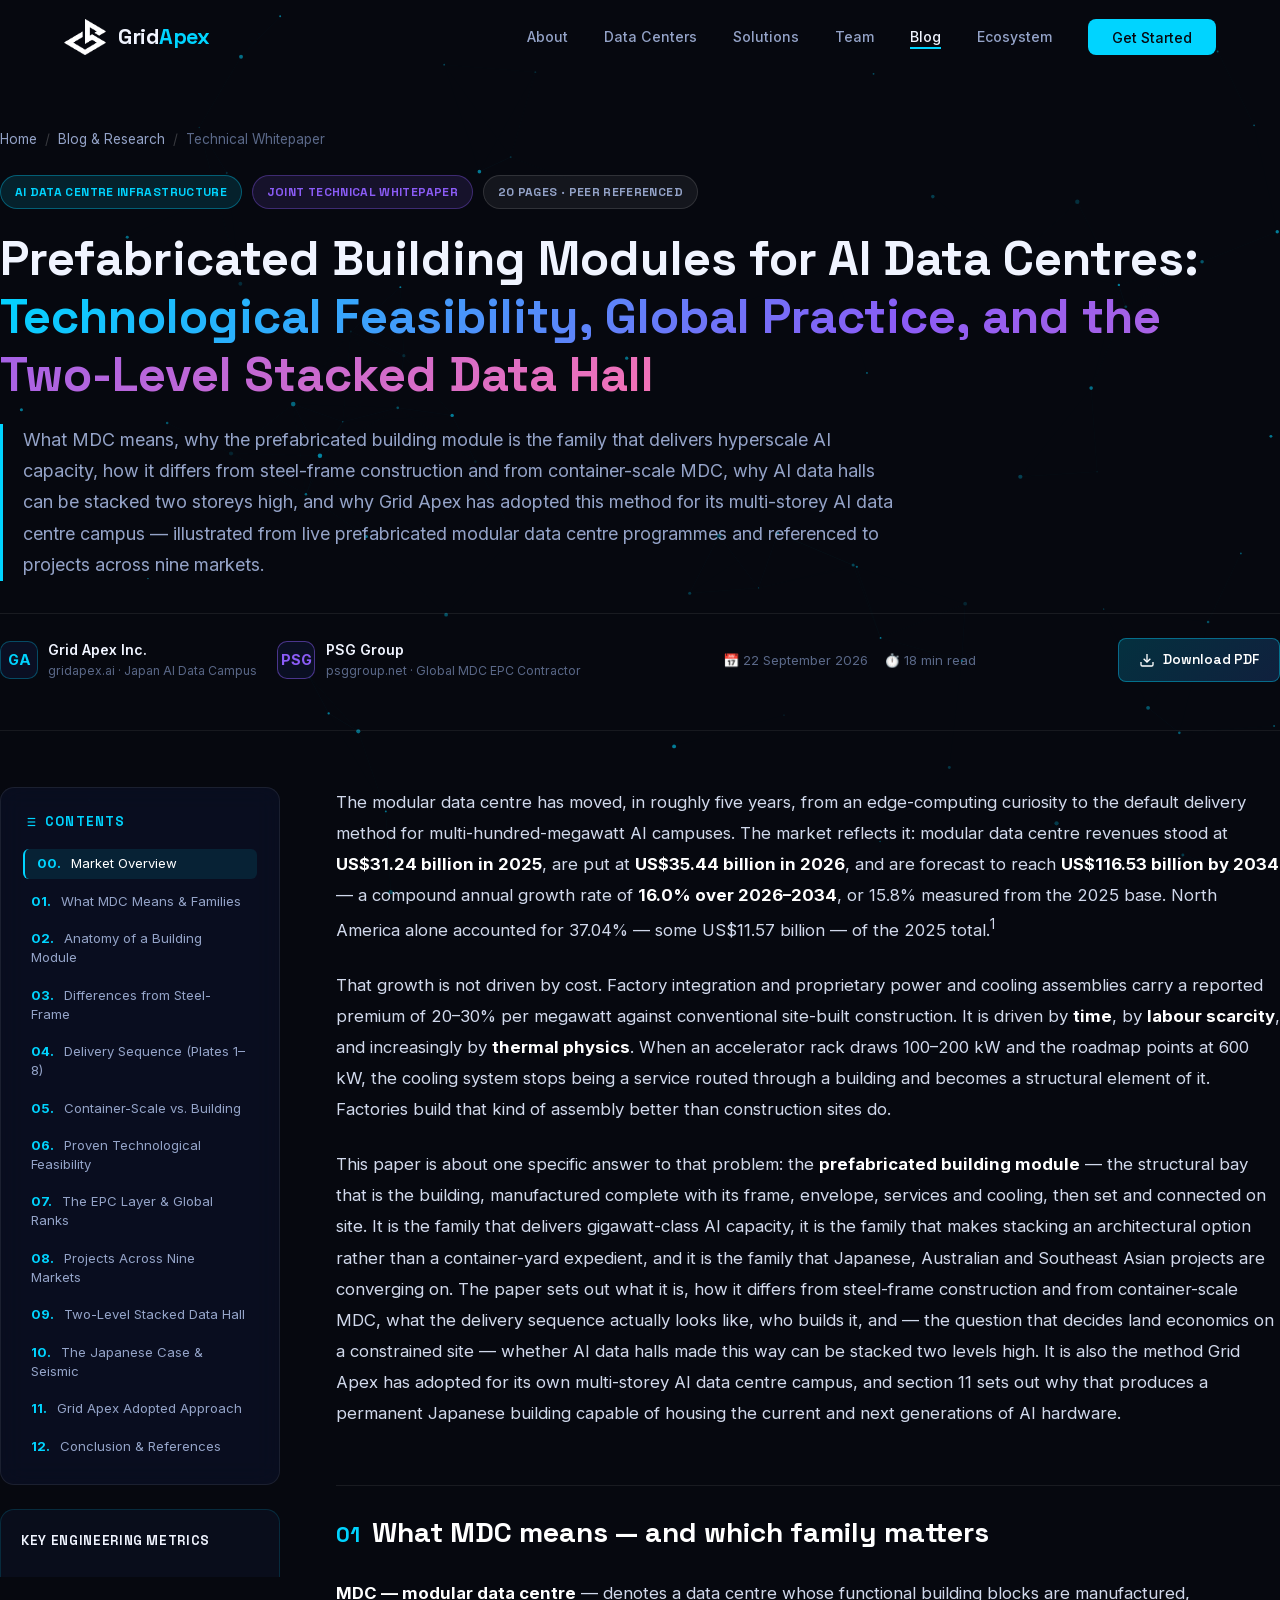
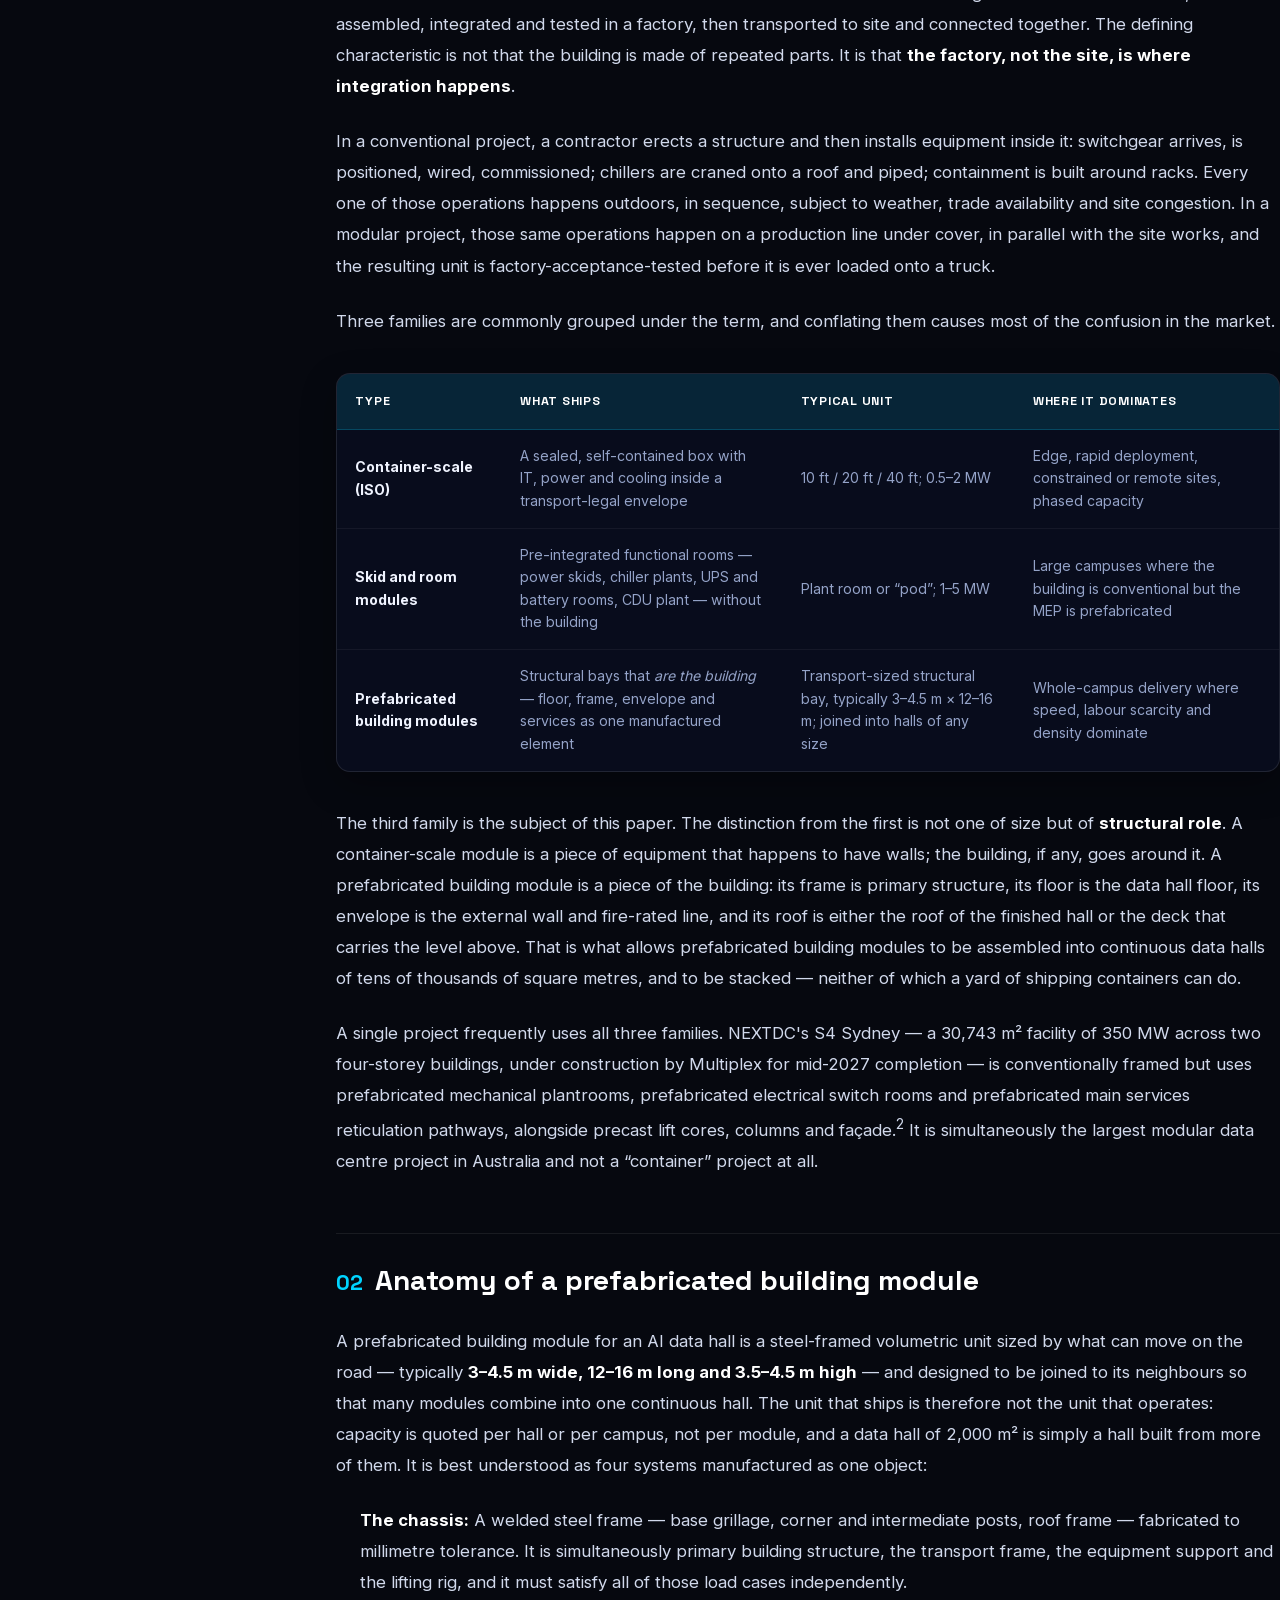
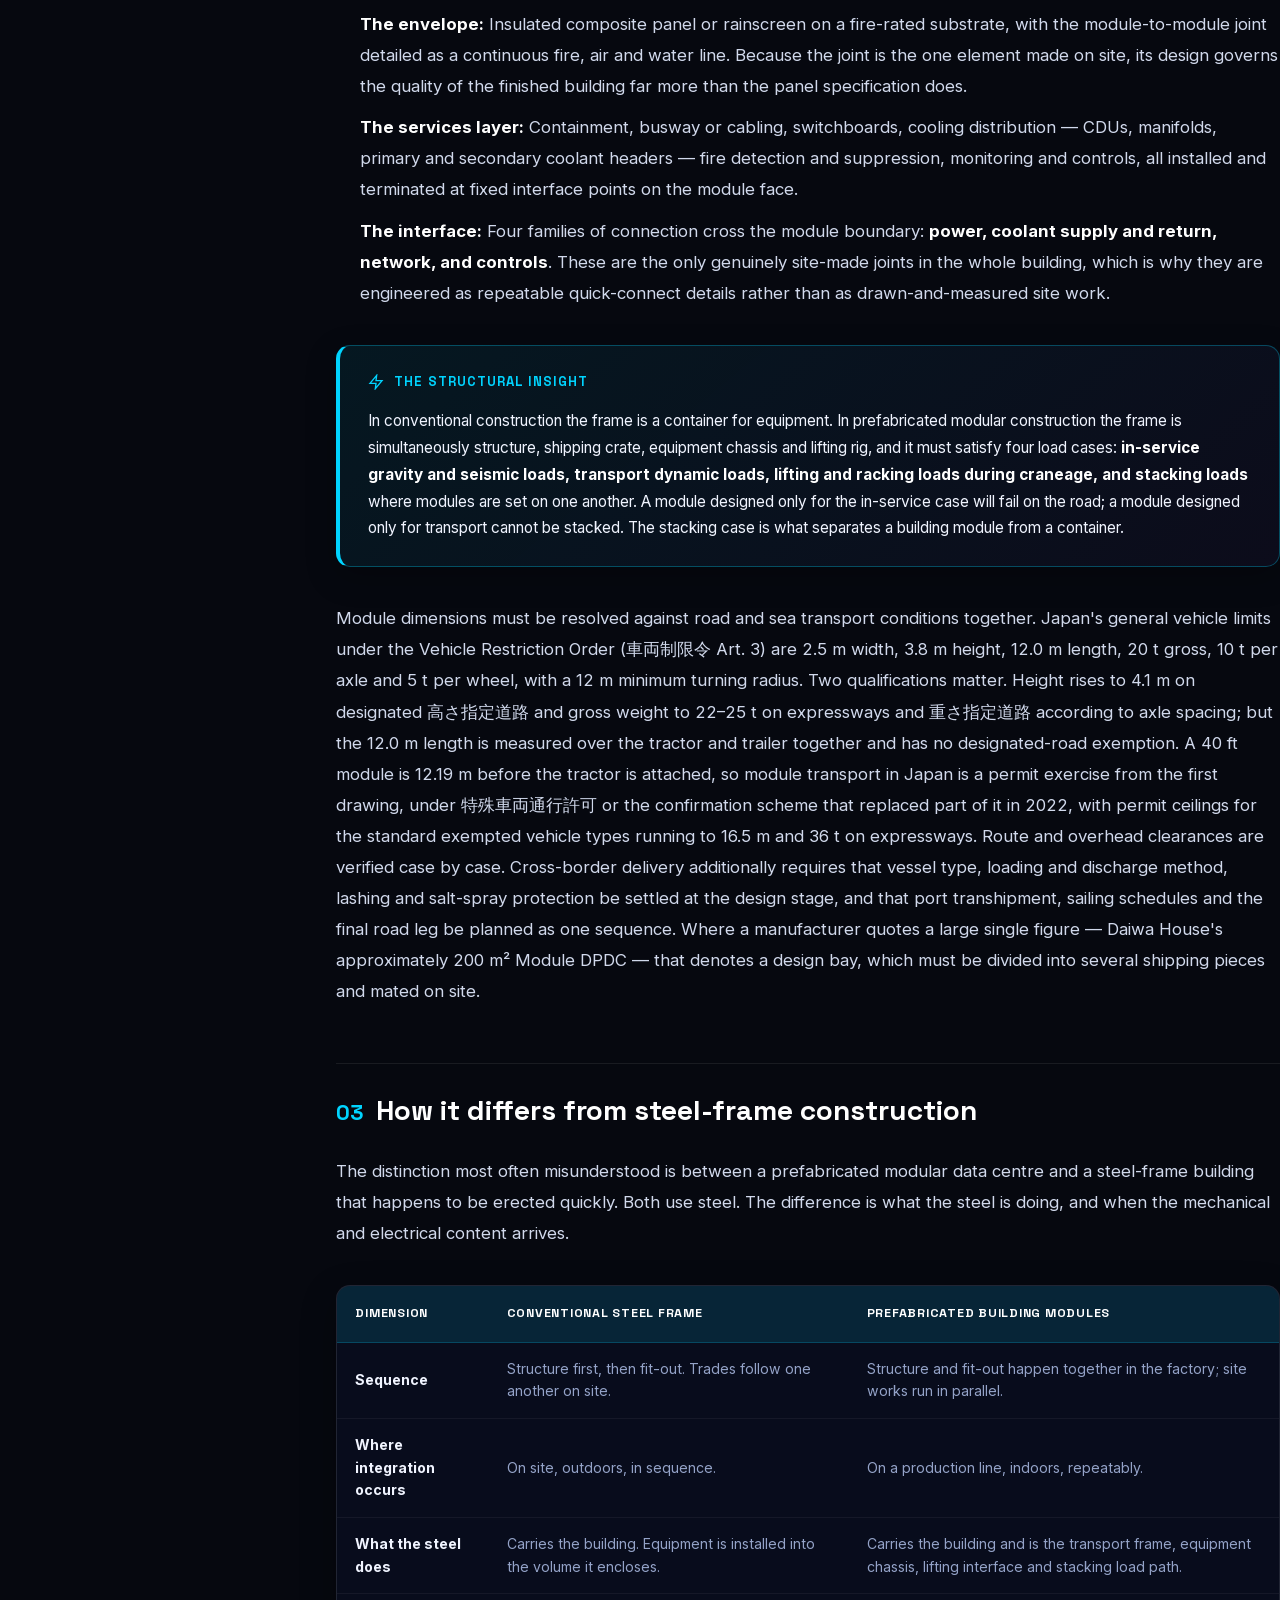
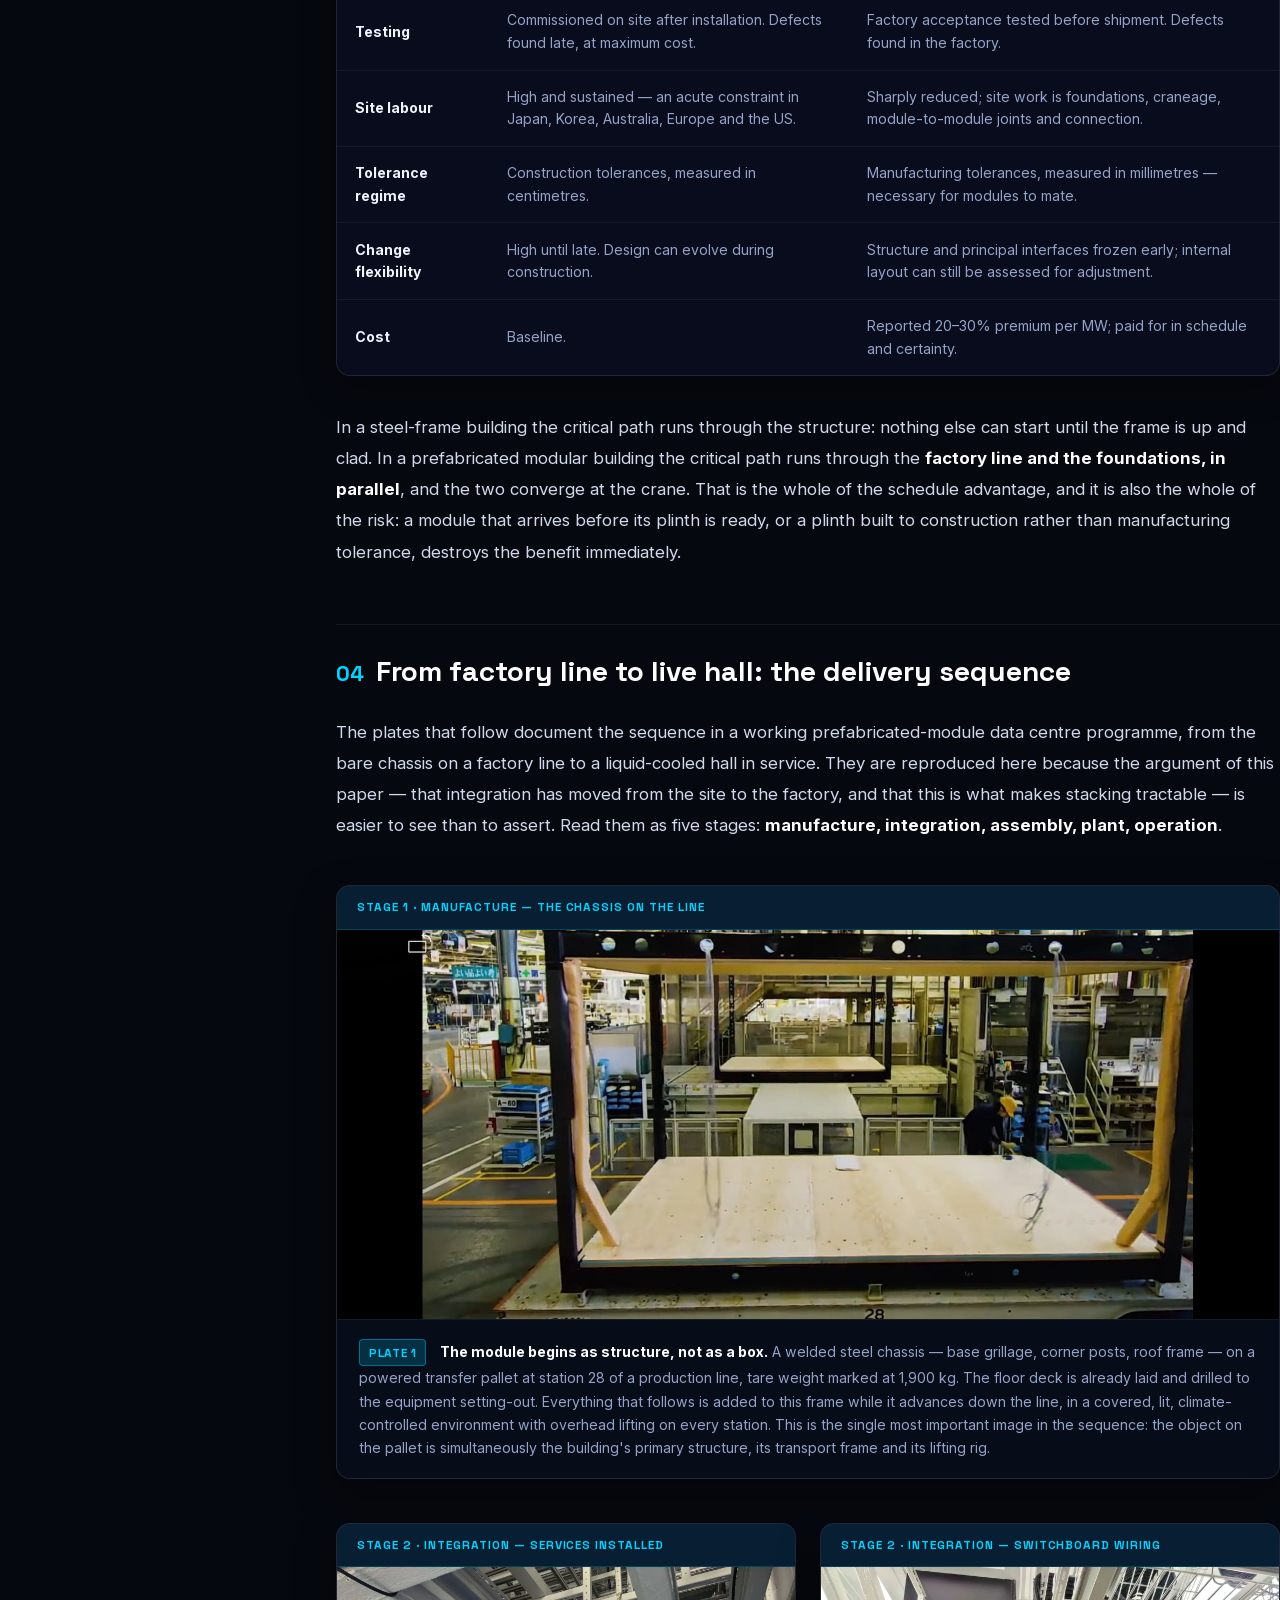
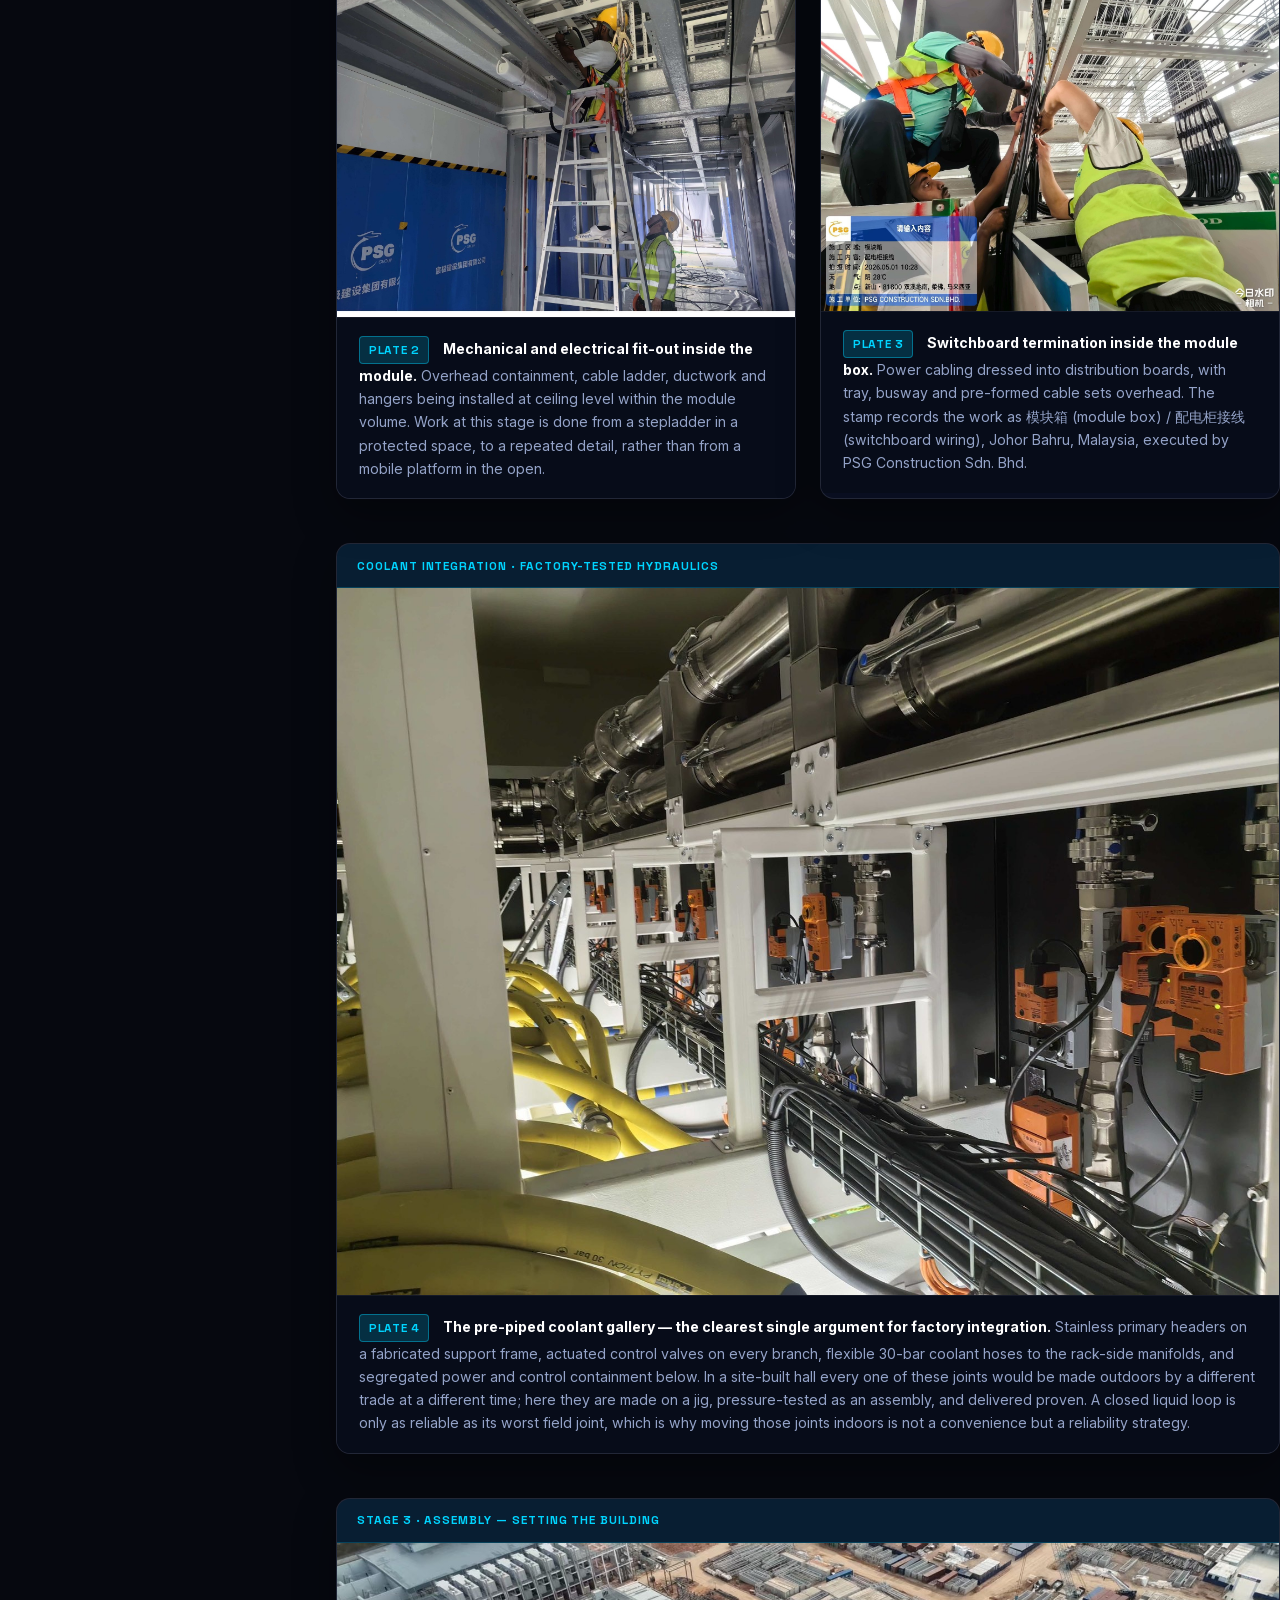
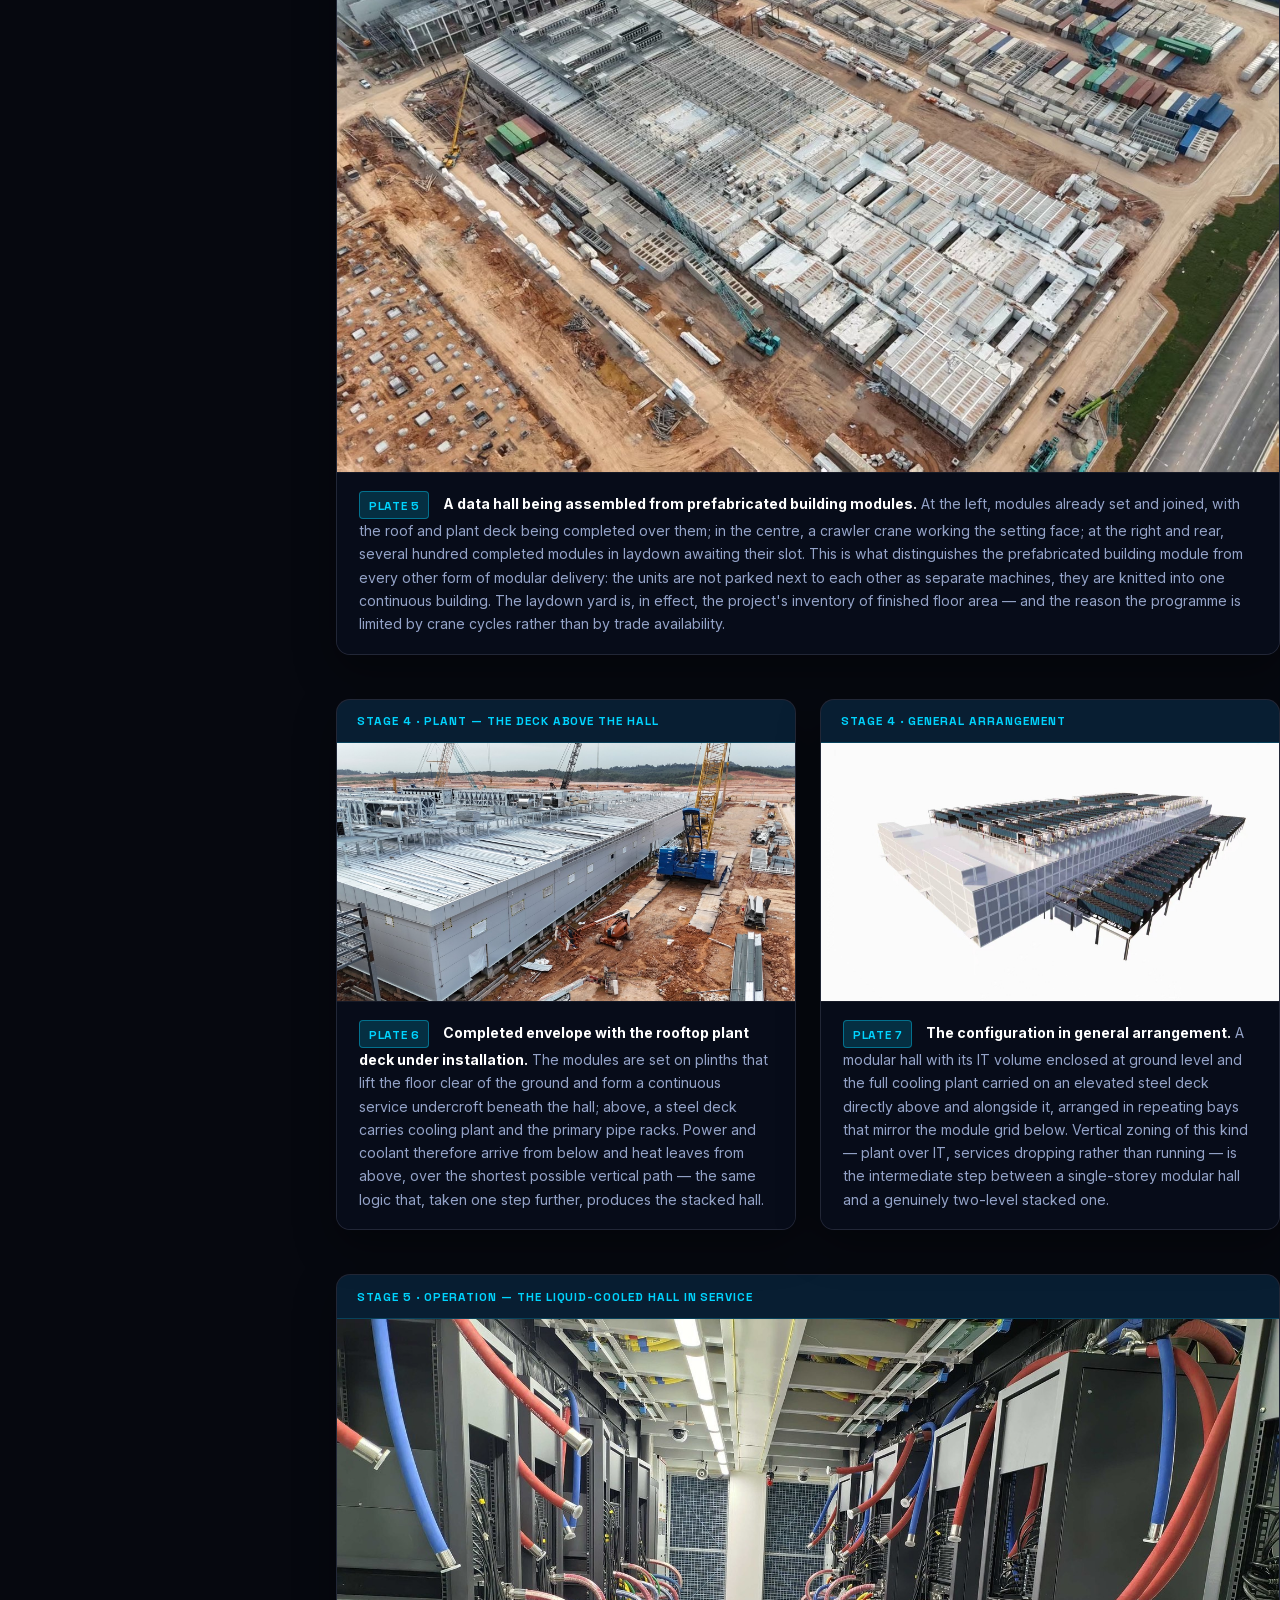
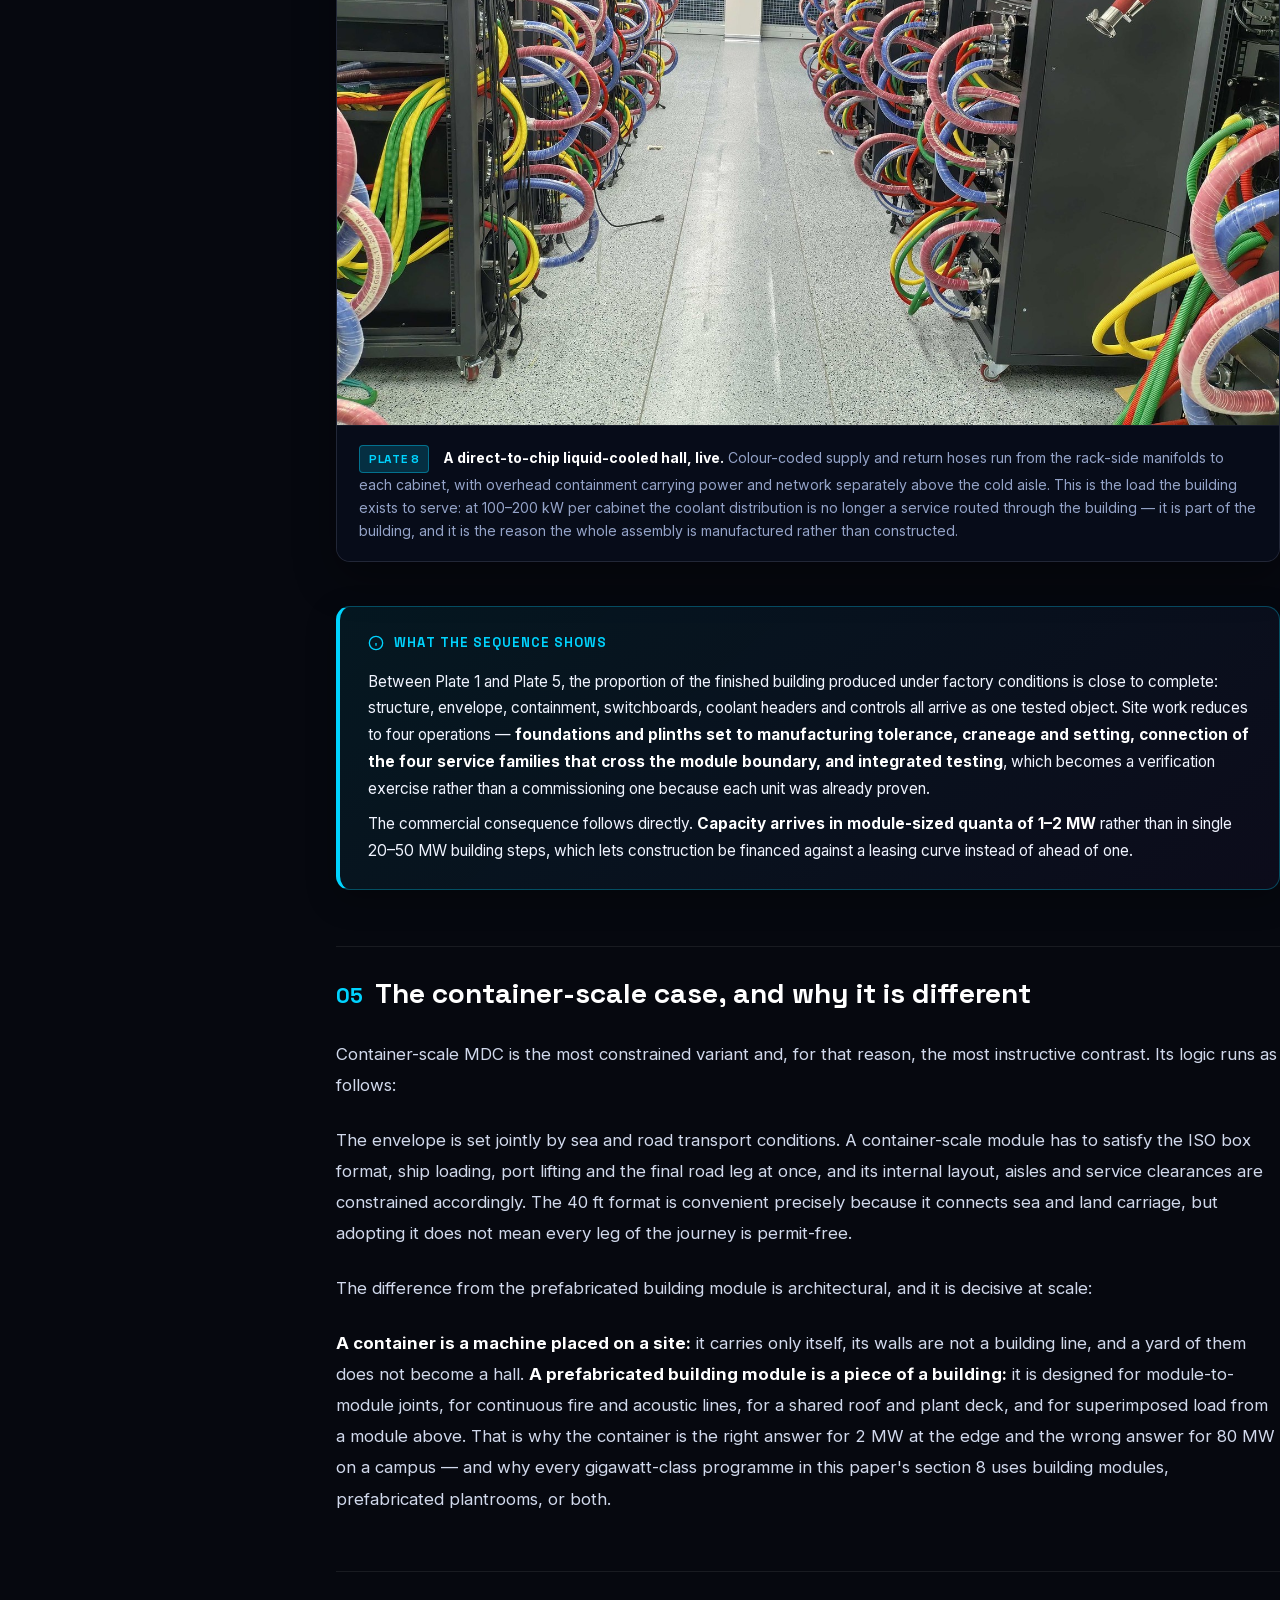
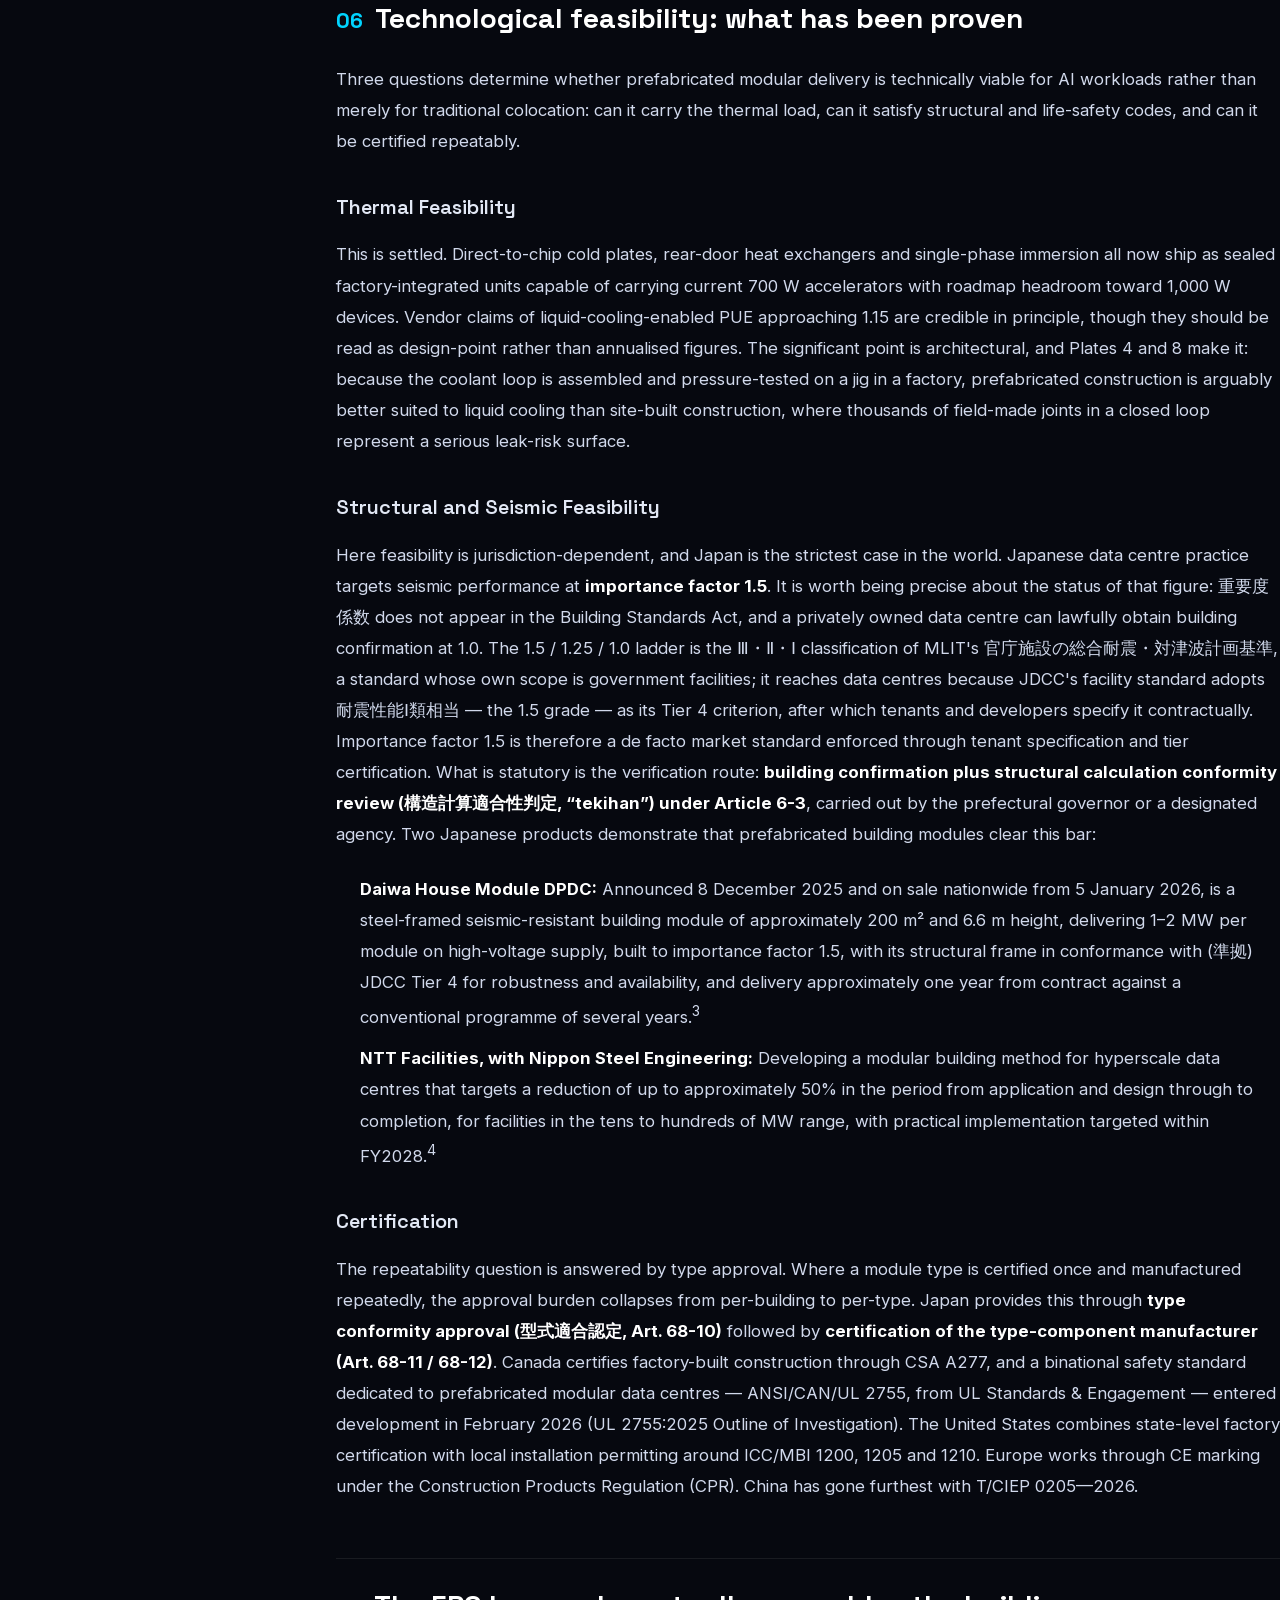
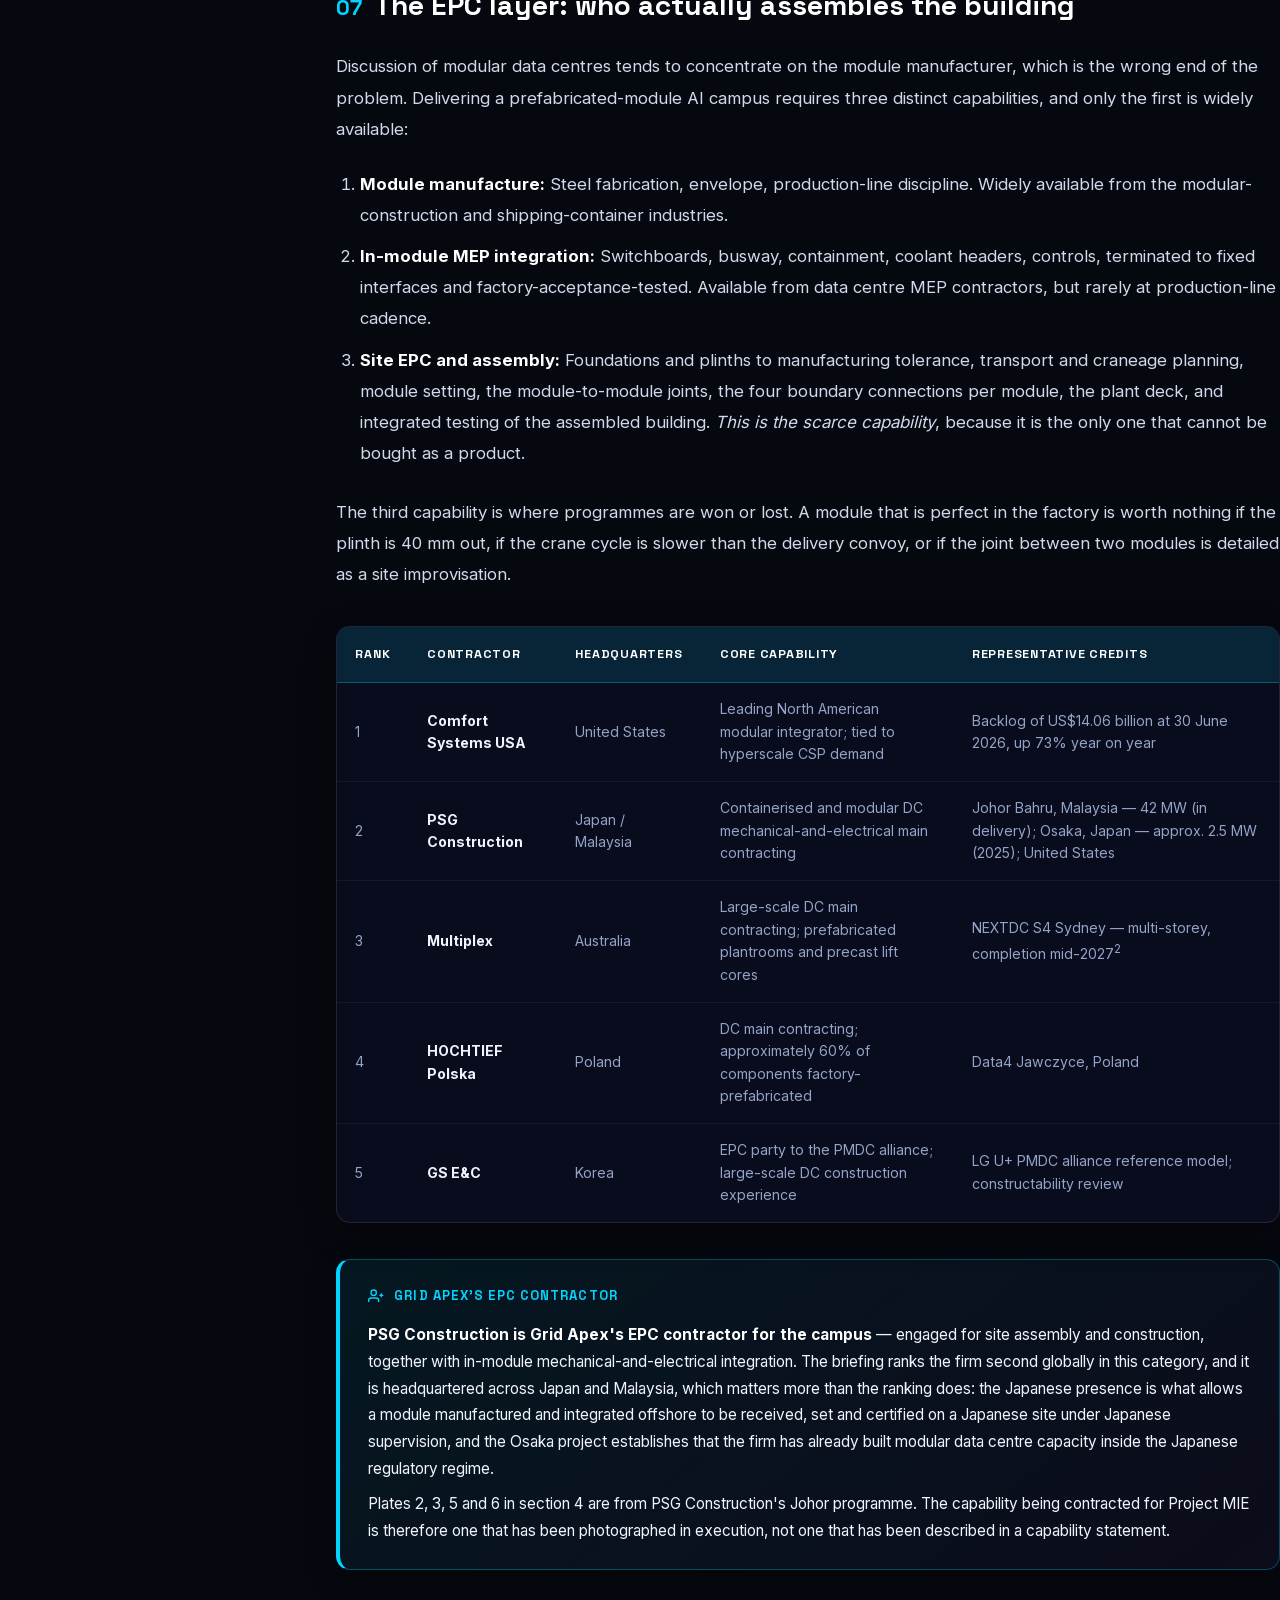
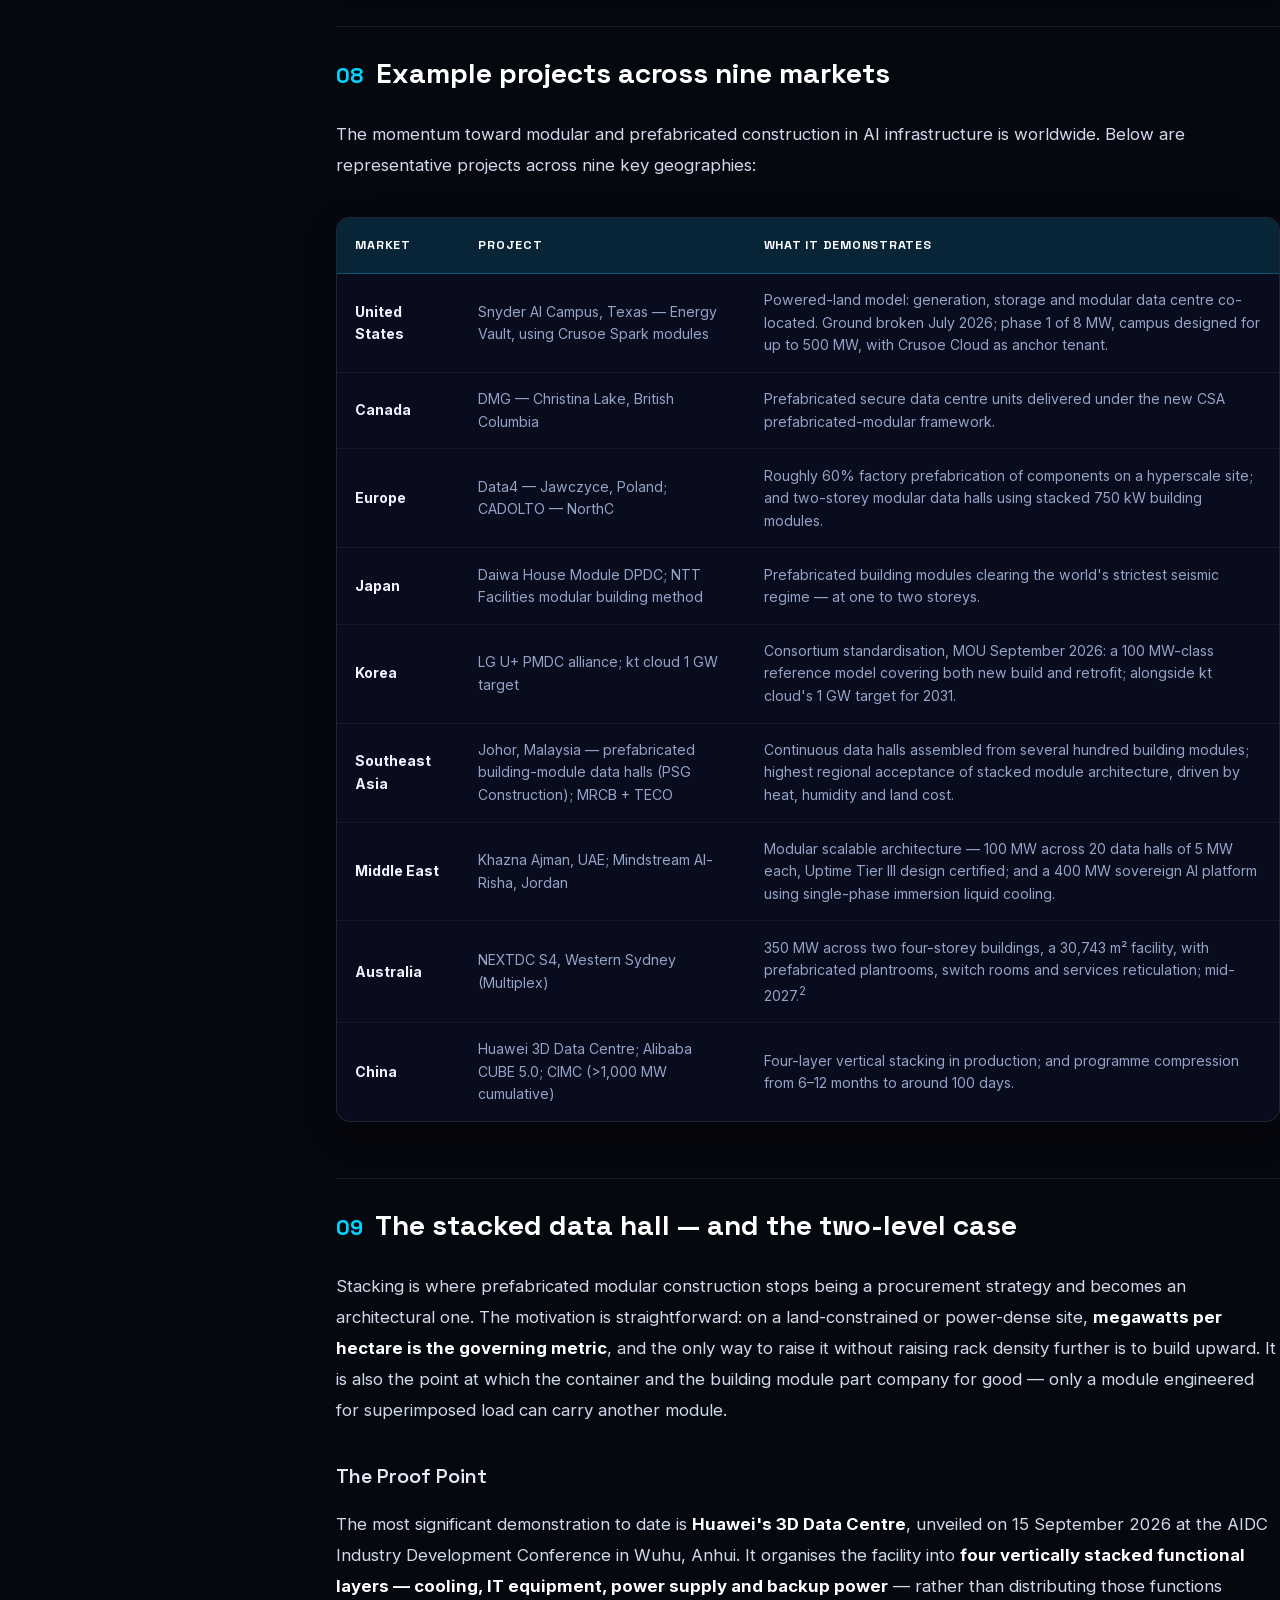
==== article-prefabricated-modules-ai-datacentres.html @ de6f8e60 "Add Blog page and prefabricated-modules whitepaper article - New blog.html and article page with com" ====
<!DOCTYPE html>
<html lang="en">
<head>
  <meta charset="UTF-8" />
  <meta name="viewport" content="width=device-width, initial-scale=1.0" />
  <title>Prefabricated Building Modules for AI Data Centres — Grid Apex Whitepaper</title>
  <meta name="description" content="Technical feasibility, global practice, and the two-level stacked data hall for AI data centres by Grid Apex and PSG Group. A definitive 20-page whitepaper." />
  <meta name="keywords" content="Prefabricated data centre, modular data center, AI data hall, liquid cooling, PSG Group, Grid Apex, Article 6-3 tekihan, seismic importance factor 1.5, stacked data hall" />
  <link rel="icon" href="assets/logo.png" type="image/png" />
  <link rel="stylesheet" href="styles.css?v=2.0" />
</head>
<body>

<!-- Reading Progress Bar -->
<div class="reading-progress-bar" id="readingProgress"></div>

<!-- Animated particle background -->
<canvas id="bg-canvas"></canvas>

<div class="page-wrapper">

  <!-- ====== NAVBAR ====== -->
  <nav class="navbar" id="navbar">
    <div class="container">
      <a href="index.html" class="nav-brand">
        <img src="assets/logo.png" alt="Grid Apex Logo" />
        <span class="nav-brand-text">Grid<span>Apex</span></span>
      </a>
      <ul class="nav-links" id="navLinks">
        <li><a href="index.html#about" data-i18n="nav.about">About</a></li>
        <li><a href="datacenters.html" data-i18n="nav.datacenters">Data Centers</a></li>
        <li><a href="solutions.html" data-i18n="nav.solutions">Solutions</a></li>
        <li><a href="team.html" data-i18n="nav.team">Team</a></li>
        <li><a href="blog.html" class="active" data-i18n="nav.blog">Blog</a></li>
        <li><a href="index.html#partners" data-i18n="nav.ecosystem">Ecosystem</a></li>
        <li><a href="index.html#contact" class="nav-cta" data-i18n="nav.cta">Get Started</a></li>
      </ul>
      <button class="burger" id="burger" aria-label="Toggle navigation">
        <span></span><span></span><span></span>
      </button>
    </div>
  </nav>

  <!-- ====== ARTICLE HERO ====== -->
  <header class="article-hero">
    <div class="container">
      <div class="article-breadcrumbs">
        <a href="index.html">Home</a>
        <span class="sep">/</span>
        <a href="blog.html">Blog & Research</a>
        <span class="sep">/</span>
        <span>Technical Whitepaper</span>
      </div>

      <div class="article-badges-row">
        <span class="article-badge cyan">AI Data Centre Infrastructure</span>
        <span class="article-badge purple">Joint Technical Whitepaper</span>
        <span class="article-badge" style="background:rgba(255,255,255,0.06);border:1px solid rgba(255,255,255,0.12);color:var(--text-secondary);">20 Pages · Peer Referenced</span>
      </div>

      <h1 class="article-title-main">
        Prefabricated Building Modules for AI Data Centres: <span class="gradient-text">Technological Feasibility, Global Practice, and the Two-Level Stacked Data Hall</span>
      </h1>

      <p class="article-abstract">
        What MDC means, why the prefabricated building module is the family that delivers hyperscale AI capacity, how it differs from steel-frame construction and from container-scale MDC, why AI data halls can be stacked two storeys high, and why Grid Apex has adopted this method for its multi-storey AI data centre campus — illustrated from live prefabricated modular data centre programmes and referenced to projects across nine markets.
      </p>

      <div class="article-meta-bar">
        <div class="article-authors-block">
          <div class="article-author-pill">
            <div class="avatar">GA</div>
            <div class="meta-text">
              <h5>Grid Apex Inc.</h5>
              <p>gridapex.ai · Japan AI Data Campus</p>
            </div>
          </div>
          <div class="article-author-pill">
            <div class="avatar" style="border-color:rgba(139,92,246,0.5);color:var(--accent-purple);">PSG</div>
            <div class="meta-text">
              <h5>PSG Group</h5>
              <p>psggroup.net · Global MDC EPC Contractor</p>
            </div>
          </div>
        </div>

        <div class="article-meta-tags">
          <span>📅 22 September 2026</span>
          <span>⏱️ 18 min read</span>
        </div>

        <div class="article-actions">
          <a href="assets/docs/GridApex_Prefab-Module-AIDC-Paper.pdf" target="_blank" download class="btn-doc-download">
            <svg width="16" height="16" viewBox="0 0 24 24" fill="none" stroke="currentColor" stroke-width="2"><path d="M21 15v4a2 2 0 0 1-2 2H5a2 2 0 0 1-2-2v-4"/><polyline points="7 10 12 15 17 10"/><line x1="12" y1="15" x2="12" y2="3"/></svg>
            Download PDF
          </a>
        </div>
      </div>
    </div>
  </header>

  <!-- ====== MAIN CONTENT & SIDEBAR ====== -->
  <main class="container">
    <div class="article-layout">
      
      <!-- STICKY SIDEBAR -->
      <aside class="article-sidebar">
        
        <div class="toc-card">
          <div class="toc-title">
            <svg width="14" height="14" viewBox="0 0 24 24" fill="none" stroke="currentColor" stroke-width="2"><line x1="8" y1="6" x2="21" y2="6"/><line x1="8" y1="12" x2="21" y2="12"/><line x1="8" y1="18" x2="21" y2="18"/><line x1="3" y1="6" x2="3.01" y2="6"/><line x1="3" y1="12" x2="3.01" y2="12"/><line x1="3" y1="18" x2="3.01" y2="18"/></svg>
            Contents
          </div>
          <ul class="toc-list" id="tocList">
            <li><a href="#sec-intro" class="toc-link"><span class="num">00.</span> Market Overview</a></li>
            <li><a href="#sec-1" class="toc-link"><span class="num">01.</span> What MDC Means & Families</a></li>
            <li><a href="#sec-2" class="toc-link"><span class="num">02.</span> Anatomy of a Building Module</a></li>
            <li><a href="#sec-3" class="toc-link"><span class="num">03.</span> Differences from Steel-Frame</a></li>
            <li><a href="#sec-4" class="toc-link"><span class="num">04.</span> Delivery Sequence (Plates 1–8)</a></li>
            <li><a href="#sec-5" class="toc-link"><span class="num">05.</span> Container-Scale vs. Building</a></li>
            <li><a href="#sec-6" class="toc-link"><span class="num">06.</span> Proven Technological Feasibility</a></li>
            <li><a href="#sec-7" class="toc-link"><span class="num">07.</span> The EPC Layer & Global Ranks</a></li>
            <li><a href="#sec-8" class="toc-link"><span class="num">08.</span> Projects Across Nine Markets</a></li>
            <li><a href="#sec-9" class="toc-link"><span class="num">09.</span> Two-Level Stacked Data Hall</a></li>
            <li><a href="#sec-10" class="toc-link"><span class="num">10.</span> The Japanese Case & Seismic</a></li>
            <li><a href="#sec-11" class="toc-link"><span class="num">11.</span> Grid Apex Adopted Approach</a></li>
            <li><a href="#sec-12" class="toc-link"><span class="num">12.</span> Conclusion & References</a></li>
          </ul>
        </div>

        <div class="sidebar-summary-card">
          <h4>Key Engineering Metrics</h4>
          <div class="spec-metric">
            <span class="label">Rack Density:</span>
            <span class="val">100–200 kW (600 kW ready)</span>
          </div>
          <div class="spec-metric">
            <span class="label">Cooling PUE:</span>
            <span class="val">~1.15 Direct-to-Chip</span>
          </div>
          <div class="spec-metric">
            <span class="label">Seismic Grade:</span>
            <span class="val">Factor 1.5 (JDCC Tier 4)</span>
          </div>
          <div class="spec-metric">
            <span class="label">Structural Steel:</span>
            <span class="val">JIS SN400B / SN490B</span>
          </div>
          <div class="spec-metric">
            <span class="label">Stacking:</span>
            <span class="val">2-Level Vertical Zoning</span>
          </div>
          <div class="spec-metric">
            <span class="label">Delivery Speed:</span>
            <span class="val">~12 Months vs 36+ Months</span>
          </div>
        </div>

        <div class="sidebar-summary-card" style="background:rgba(0,212,255,0.04);border-color:rgba(0,212,255,0.25);">
          <h4 style="color:var(--accent-cyan);">Whitepaper PDF</h4>
          <p style="font-size:0.8rem;color:var(--text-secondary);margin-bottom:0.75rem;">Download the official 20-page document with complete footnotes, technical diagrams, and project credits.</p>
          <a href="assets/docs/GridApex_Prefab-Module-AIDC-Paper.pdf" target="_blank" download class="btn-read-now" style="font-size:0.82rem;">
            Download Rev2-EN (PDF) &rarr;
          </a>
        </div>

      </aside>

      <!-- ARTICLE MAIN BODY -->
      <article class="article-content">
        
        <!-- SECTION: INTRO -->
        <section id="sec-intro">
          <p>
            The modular data centre has moved, in roughly five years, from an edge-computing curiosity to the default delivery method for multi-hundred-megawatt AI campuses. The market reflects it: modular data centre revenues stood at <strong>US$31.24 billion in 2025</strong>, are put at <strong>US$35.44 billion in 2026</strong>, and are forecast to reach <strong>US$116.53 billion by 2034</strong> — a compound annual growth rate of <strong>16.0% over 2026–2034</strong>, or 15.8% measured from the 2025 base. North America alone accounted for 37.04% — some US$11.57 billion — of the 2025 total.<sup>1</sup>
          </p>
          <p>
            That growth is not driven by cost. Factory integration and proprietary power and cooling assemblies carry a reported premium of 20–30% per megawatt against conventional site-built construction. It is driven by <strong>time</strong>, by <strong>labour scarcity</strong>, and increasingly by <strong>thermal physics</strong>. When an accelerator rack draws 100–200 kW and the roadmap points at 600 kW, the cooling system stops being a service routed through a building and becomes a structural element of it. Factories build that kind of assembly better than construction sites do.
          </p>
          <p>
            This paper is about one specific answer to that problem: the <strong>prefabricated building module</strong> — the structural bay that is the building, manufactured complete with its frame, envelope, services and cooling, then set and connected on site. It is the family that delivers gigawatt-class AI capacity, it is the family that makes stacking an architectural option rather than a container-yard expedient, and it is the family that Japanese, Australian and Southeast Asian projects are converging on. The paper sets out what it is, how it differs from steel-frame construction and from container-scale MDC, what the delivery sequence actually looks like, who builds it, and — the question that decides land economics on a constrained site — whether AI data halls made this way can be stacked two levels high. It is also the method Grid Apex has adopted for its own multi-storey AI data centre campus, and section 11 sets out why that produces a permanent Japanese building capable of housing the current and next generations of AI hardware.
          </p>
        </section>

        <!-- SECTION 1 -->
        <section id="sec-1">
          <h2><span class="section-num">01</span> What MDC means — and which family matters</h2>
          <p>
            <strong>MDC — modular data centre</strong> — denotes a data centre whose functional building blocks are manufactured, assembled, integrated and tested in a factory, then transported to site and connected together. The defining characteristic is not that the building is made of repeated parts. It is that <strong>the factory, not the site, is where integration happens</strong>.
          </p>
          <p>
            In a conventional project, a contractor erects a structure and then installs equipment inside it: switchgear arrives, is positioned, wired, commissioned; chillers are craned onto a roof and piped; containment is built around racks. Every one of those operations happens outdoors, in sequence, subject to weather, trade availability and site congestion. In a modular project, those same operations happen on a production line under cover, in parallel with the site works, and the resulting unit is factory-acceptance-tested before it is ever loaded onto a truck.
          </p>
          <p>
            Three families are commonly grouped under the term, and conflating them causes most of the confusion in the market.
          </p>

          <div class="article-table-wrap">
            <table class="article-table">
              <thead>
                <tr>
                  <th>Type</th>
                  <th>What Ships</th>
                  <th>Typical Unit</th>
                  <th>Where it Dominates</th>
                </tr>
              </thead>
              <tbody>
                <tr>
                  <td><strong>Container-scale (ISO)</strong></td>
                  <td>A sealed, self-contained box with IT, power and cooling inside a transport-legal envelope</td>
                  <td>10 ft / 20 ft / 40 ft; 0.5–2 MW</td>
                  <td>Edge, rapid deployment, constrained or remote sites, phased capacity</td>
                </tr>
                <tr>
                  <td><strong>Skid and room modules</strong></td>
                  <td>Pre-integrated functional rooms — power skids, chiller plants, UPS and battery rooms, CDU plant — without the building</td>
                  <td>Plant room or “pod”; 1–5 MW</td>
                  <td>Large campuses where the building is conventional but the MEP is prefabricated</td>
                </tr>
                <tr>
                  <td><strong>Prefabricated building modules</strong></td>
                  <td>Structural bays that <em>are the building</em> — floor, frame, envelope and services as one manufactured element</td>
                  <td>Transport-sized structural bay, typically 3–4.5 m × 12–16 m; joined into halls of any size</td>
                  <td>Whole-campus delivery where speed, labour scarcity and density dominate</td>
                </tr>
              </tbody>
            </table>
          </div>

          <p>
            The third family is the subject of this paper. The distinction from the first is not one of size but of <strong>structural role</strong>. A container-scale module is a piece of equipment that happens to have walls; the building, if any, goes around it. A prefabricated building module is a piece of the building: its frame is primary structure, its floor is the data hall floor, its envelope is the external wall and fire-rated line, and its roof is either the roof of the finished hall or the deck that carries the level above. That is what allows prefabricated building modules to be assembled into continuous data halls of tens of thousands of square metres, and to be stacked — neither of which a yard of shipping containers can do.
          </p>
          <p>
            A single project frequently uses all three families. NEXTDC's S4 Sydney — a 30,743 m² facility of 350 MW across two four-storey buildings, under construction by Multiplex for mid-2027 completion — is conventionally framed but uses prefabricated mechanical plantrooms, prefabricated electrical switch rooms and prefabricated main services reticulation pathways, alongside precast lift cores, columns and façade.<sup>2</sup> It is simultaneously the largest modular data centre project in Australia and not a “container” project at all.
          </p>
        </section>

        <!-- SECTION 2 -->
        <section id="sec-2">
          <h2><span class="section-num">02</span> Anatomy of a prefabricated building module</h2>
          <p>
            A prefabricated building module for an AI data hall is a steel-framed volumetric unit sized by what can move on the road — typically <strong>3–4.5 m wide, 12–16 m long and 3.5–4.5 m high</strong> — and designed to be joined to its neighbours so that many modules combine into one continuous hall. The unit that ships is therefore not the unit that operates: capacity is quoted per hall or per campus, not per module, and a data hall of 2,000 m² is simply a hall built from more of them. It is best understood as four systems manufactured as one object:
          </p>
          <ul>
            <li><strong>The chassis:</strong> A welded steel frame — base grillage, corner and intermediate posts, roof frame — fabricated to millimetre tolerance. It is simultaneously primary building structure, the transport frame, the equipment support and the lifting rig, and it must satisfy all of those load cases independently.</li>
            <li><strong>The envelope:</strong> Insulated composite panel or rainscreen on a fire-rated substrate, with the module-to-module joint detailed as a continuous fire, air and water line. Because the joint is the one element made on site, its design governs the quality of the finished building far more than the panel specification does.</li>
            <li><strong>The services layer:</strong> Containment, busway or cabling, switchboards, cooling distribution — CDUs, manifolds, primary and secondary coolant headers — fire detection and suppression, monitoring and controls, all installed and terminated at fixed interface points on the module face.</li>
            <li><strong>The interface:</strong> Four families of connection cross the module boundary: <strong>power, coolant supply and return, network, and controls</strong>. These are the only genuinely site-made joints in the whole building, which is why they are engineered as repeatable quick-connect details rather than as drawn-and-measured site work.</li>
          </ul>

          <div class="article-callout">
            <div class="article-callout-header">
              <svg width="16" height="16" viewBox="0 0 24 24" fill="none" stroke="currentColor" stroke-width="2"><polygon points="13 2 3 14 12 14 11 22 21 10 12 10 13 2"/></svg>
              The Structural Insight
            </div>
            <p>
              In conventional construction the frame is a container for equipment. In prefabricated modular construction the frame is simultaneously structure, shipping crate, equipment chassis and lifting rig, and it must satisfy four load cases: <strong>in-service gravity and seismic loads, transport dynamic loads, lifting and racking loads during craneage, and stacking loads</strong> where modules are set on one another. A module designed only for the in-service case will fail on the road; a module designed only for transport cannot be stacked. The stacking case is what separates a building module from a container.
            </p>
          </div>

          <p>
            Module dimensions must be resolved against road and sea transport conditions together. Japan's general vehicle limits under the Vehicle Restriction Order (車両制限令 Art. 3) are 2.5 m width, 3.8 m height, 12.0 m length, 20 t gross, 10 t per axle and 5 t per wheel, with a 12 m minimum turning radius. Two qualifications matter. Height rises to 4.1 m on designated 高さ指定道路 and gross weight to 22–25 t on expressways and 重さ指定道路 according to axle spacing; but the 12.0 m length is measured over the tractor and trailer together and has no designated-road exemption. A 40 ft module is 12.19 m before the tractor is attached, so module transport in Japan is a permit exercise from the first drawing, under 特殊車両通行許可 or the confirmation scheme that replaced part of it in 2022, with permit ceilings for the standard exempted vehicle types running to 16.5 m and 36 t on expressways. Route and overhead clearances are verified case by case. Cross-border delivery additionally requires that vessel type, loading and discharge method, lashing and salt-spray protection be settled at the design stage, and that port transhipment, sailing schedules and the final road leg be planned as one sequence. Where a manufacturer quotes a large single figure — Daiwa House's approximately 200 m² Module DPDC — that denotes a design bay, which must be divided into several shipping pieces and mated on site.
          </p>
        </section>

        <!-- SECTION 3 -->
        <section id="sec-3">
          <h2><span class="section-num">03</span> How it differs from steel-frame construction</h2>
          <p>
            The distinction most often misunderstood is between a prefabricated modular data centre and a steel-frame building that happens to be erected quickly. Both use steel. The difference is what the steel is doing, and when the mechanical and electrical content arrives.
          </p>

          <div class="article-table-wrap">
            <table class="article-table">
              <thead>
                <tr>
                  <th>Dimension</th>
                  <th>Conventional Steel Frame</th>
                  <th>Prefabricated Building Modules</th>
                </tr>
              </thead>
              <tbody>
                <tr>
                  <td><strong>Sequence</strong></td>
                  <td>Structure first, then fit-out. Trades follow one another on site.</td>
                  <td>Structure and fit-out happen together in the factory; site works run in parallel.</td>
                </tr>
                <tr>
                  <td><strong>Where integration occurs</strong></td>
                  <td>On site, outdoors, in sequence.</td>
                  <td>On a production line, indoors, repeatably.</td>
                </tr>
                <tr>
                  <td><strong>What the steel does</strong></td>
                  <td>Carries the building. Equipment is installed into the volume it encloses.</td>
                  <td>Carries the building and is the transport frame, equipment chassis, lifting interface and stacking load path.</td>
                </tr>
                <tr>
                  <td><strong>Testing</strong></td>
                  <td>Commissioned on site after installation. Defects found late, at maximum cost.</td>
                  <td>Factory acceptance tested before shipment. Defects found in the factory.</td>
                </tr>
                <tr>
                  <td><strong>Site labour</strong></td>
                  <td>High and sustained — an acute constraint in Japan, Korea, Australia, Europe and the US.</td>
                  <td>Sharply reduced; site work is foundations, craneage, module-to-module joints and connection.</td>
                </tr>
                <tr>
                  <td><strong>Tolerance regime</strong></td>
                  <td>Construction tolerances, measured in centimetres.</td>
                  <td>Manufacturing tolerances, measured in millimetres — necessary for modules to mate.</td>
                </tr>
                <tr>
                  <td><strong>Change flexibility</strong></td>
                  <td>High until late. Design can evolve during construction.</td>
                  <td>Structure and principal interfaces frozen early; internal layout can still be assessed for adjustment.</td>
                </tr>
                <tr>
                  <td><strong>Cost</strong></td>
                  <td>Baseline.</td>
                  <td>Reported 20–30% premium per MW; paid for in schedule and certainty.</td>
                </tr>
              </tbody>
            </table>
          </div>

          <p>
            In a steel-frame building the critical path runs through the structure: nothing else can start until the frame is up and clad. In a prefabricated modular building the critical path runs through the <strong>factory line and the foundations, in parallel</strong>, and the two converge at the crane. That is the whole of the schedule advantage, and it is also the whole of the risk: a module that arrives before its plinth is ready, or a plinth built to construction rather than manufacturing tolerance, destroys the benefit immediately.
          </p>
        </section>

        <!-- SECTION 4: DELIVERY SEQUENCE & PLATES -->
        <section id="sec-4">
          <h2><span class="section-num">04</span> From factory line to live hall: the delivery sequence</h2>
          <p>
            The plates that follow document the sequence in a working prefabricated-module data centre programme, from the bare chassis on a factory line to a liquid-cooled hall in service. They are reproduced here because the argument of this paper — that integration has moved from the site to the factory, and that this is what makes stacking tractable — is easier to see than to assert. Read them as five stages: <strong>manufacture, integration, assembly, plant, operation</strong>.
          </p>

          <!-- STAGE 1 -->
          <div class="article-plate">
            <div class="plate-stage-header">STAGE 1 · MANUFACTURE — THE CHASSIS ON THE LINE</div>
            <div class="plate-img-wrap">
              <img loading="lazy" src="assets/blog/img/plate-1.jpg" alt="Plate 1 — The module begins as structure on a powered transfer pallet" />
            </div>
            <div class="plate-caption">
              <span class="plate-badge">PLATE 1</span>
              <strong>The module begins as structure, not as a box.</strong> A welded steel chassis — base grillage, corner posts, roof frame — on a powered transfer pallet at station 28 of a production line, tare weight marked at 1,900 kg. The floor deck is already laid and drilled to the equipment setting-out. Everything that follows is added to this frame while it advances down the line, in a covered, lit, climate-controlled environment with overhead lifting on every station. This is the single most important image in the sequence: the object on the pallet is simultaneously the building's primary structure, its transport frame and its lifting rig.
            </div>
          </div>

          <!-- STAGE 2 -->
          <div class="plate-grid-2">
            <div class="article-plate">
              <div class="plate-stage-header">STAGE 2 · INTEGRATION — SERVICES INSTALLED</div>
              <div class="plate-img-wrap">
                <img loading="lazy" src="assets/blog/img/plate-2.jpg" alt="Plate 2 — Mechanical and electrical fit-out inside the module" />
              </div>
              <div class="plate-caption">
                <span class="plate-badge">PLATE 2</span>
                <strong>Mechanical and electrical fit-out inside the module.</strong> Overhead containment, cable ladder, ductwork and hangers being installed at ceiling level within the module volume. Work at this stage is done from a stepladder in a protected space, to a repeated detail, rather than from a mobile platform in the open.
              </div>
            </div>

            <div class="article-plate">
              <div class="plate-stage-header">STAGE 2 · INTEGRATION — SWITCHBOARD WIRING</div>
              <div class="plate-img-wrap">
                <img loading="lazy" src="assets/blog/img/plate-3.jpg" alt="Plate 3 — Switchboard termination inside module box" />
              </div>
              <div class="plate-caption">
                <span class="plate-badge">PLATE 3</span>
                <strong>Switchboard termination inside the module box.</strong> Power cabling dressed into distribution boards, with tray, busway and pre-formed cable sets overhead. The stamp records the work as 模块箱 (module box) / 配电柜接线 (switchboard wiring), Johor Bahru, Malaysia, executed by PSG Construction Sdn. Bhd.
              </div>
            </div>
          </div>

          <!-- COOLANT GALLERY -->
          <div class="article-plate">
            <div class="plate-stage-header">COOLANT INTEGRATION · FACTORY-TESTED HYDRAULICS</div>
            <div class="plate-img-wrap">
              <img loading="lazy" src="assets/blog/img/plate-4.jpg" alt="Plate 4 — The pre-piped coolant gallery" />
            </div>
            <div class="plate-caption">
              <span class="plate-badge">PLATE 4</span>
              <strong>The pre-piped coolant gallery — the clearest single argument for factory integration.</strong> Stainless primary headers on a fabricated support frame, actuated control valves on every branch, flexible 30-bar coolant hoses to the rack-side manifolds, and segregated power and control containment below. In a site-built hall every one of these joints would be made outdoors by a different trade at a different time; here they are made on a jig, pressure-tested as an assembly, and delivered proven. A closed liquid loop is only as reliable as its worst field joint, which is why moving those joints indoors is not a convenience but a reliability strategy.
            </div>
          </div>

          <!-- STAGE 3 -->
          <div class="article-plate">
            <div class="plate-stage-header">STAGE 3 · ASSEMBLY — SETTING THE BUILDING</div>
            <div class="plate-img-wrap">
              <img loading="lazy" src="assets/blog/img/plate-5.jpg" alt="Plate 5 — A data hall being assembled from prefabricated building modules" />
            </div>
            <div class="plate-caption">
              <span class="plate-badge">PLATE 5</span>
              <strong>A data hall being assembled from prefabricated building modules.</strong> At the left, modules already set and joined, with the roof and plant deck being completed over them; in the centre, a crawler crane working the setting face; at the right and rear, several hundred completed modules in laydown awaiting their slot. This is what distinguishes the prefabricated building module from every other form of modular delivery: the units are not parked next to each other as separate machines, they are knitted into one continuous building. The laydown yard is, in effect, the project's inventory of finished floor area — and the reason the programme is limited by crane cycles rather than by trade availability.
            </div>
          </div>

          <!-- STAGE 4 -->
          <div class="plate-grid-2">
            <div class="article-plate">
              <div class="plate-stage-header">STAGE 4 · PLANT — THE DECK ABOVE THE HALL</div>
              <div class="plate-img-wrap">
                <img loading="lazy" src="assets/blog/img/plate-6.jpg" alt="Plate 6 — Completed envelope with the rooftop plant deck under installation" />
              </div>
              <div class="plate-caption">
                <span class="plate-badge">PLATE 6</span>
                <strong>Completed envelope with the rooftop plant deck under installation.</strong> The modules are set on plinths that lift the floor clear of the ground and form a continuous service undercroft beneath the hall; above, a steel deck carries cooling plant and the primary pipe racks. Power and coolant therefore arrive from below and heat leaves from above, over the shortest possible vertical path — the same logic that, taken one step further, produces the stacked hall.
              </div>
            </div>

            <div class="article-plate">
              <div class="plate-stage-header">STAGE 4 · GENERAL ARRANGEMENT</div>
              <div class="plate-img-wrap">
                <img loading="lazy" src="assets/blog/img/plate-7.jpg" alt="Plate 7 — The configuration in general arrangement" />
              </div>
              <div class="plate-caption">
                <span class="plate-badge">PLATE 7</span>
                <strong>The configuration in general arrangement.</strong> A modular hall with its IT volume enclosed at ground level and the full cooling plant carried on an elevated steel deck directly above and alongside it, arranged in repeating bays that mirror the module grid below. Vertical zoning of this kind — plant over IT, services dropping rather than running — is the intermediate step between a single-storey modular hall and a genuinely two-level stacked one.
              </div>
            </div>
          </div>

          <!-- STAGE 5 -->
          <div class="article-plate">
            <div class="plate-stage-header">STAGE 5 · OPERATION — THE LIQUID-COOLED HALL IN SERVICE</div>
            <div class="plate-img-wrap">
              <img loading="lazy" src="assets/blog/img/plate-8.jpg" alt="Plate 8 — A direct-to-chip liquid-cooled hall, live" />
            </div>
            <div class="plate-caption">
              <span class="plate-badge">PLATE 8</span>
              <strong>A direct-to-chip liquid-cooled hall, live.</strong> Colour-coded supply and return hoses run from the rack-side manifolds to each cabinet, with overhead containment carrying power and network separately above the cold aisle. This is the load the building exists to serve: at 100–200 kW per cabinet the coolant distribution is no longer a service routed through the building — it is part of the building, and it is the reason the whole assembly is manufactured rather than constructed.
            </div>
          </div>

          <div class="article-callout">
            <div class="article-callout-header">
              <svg width="16" height="16" viewBox="0 0 24 24" fill="none" stroke="currentColor" stroke-width="2"><circle cx="12" cy="12" r="10"/><line x1="12" y1="16" x2="12" y2="12"/><line x1="12" y1="8" x2="12.01" y2="8"/></svg>
              What the Sequence Shows
            </div>
            <p>
              Between Plate 1 and Plate 5, the proportion of the finished building produced under factory conditions is close to complete: structure, envelope, containment, switchboards, coolant headers and controls all arrive as one tested object. Site work reduces to four operations — <strong>foundations and plinths set to manufacturing tolerance, craneage and setting, connection of the four service families that cross the module boundary, and integrated testing</strong>, which becomes a verification exercise rather than a commissioning one because each unit was already proven.
            </p>
            <p>
              The commercial consequence follows directly. <strong>Capacity arrives in module-sized quanta of 1–2 MW</strong> rather than in single 20–50 MW building steps, which lets construction be financed against a leasing curve instead of ahead of one.
            </p>
          </div>
        </section>

        <!-- SECTION 5 -->
        <section id="sec-5">
          <h2><span class="section-num">05</span> The container-scale case, and why it is different</h2>
          <p>
            Container-scale MDC is the most constrained variant and, for that reason, the most instructive contrast. Its logic runs as follows:
          </p>
          <p>
            The envelope is set jointly by sea and road transport conditions. A container-scale module has to satisfy the ISO box format, ship loading, port lifting and the final road leg at once, and its internal layout, aisles and service clearances are constrained accordingly. The 40 ft format is convenient precisely because it connects sea and land carriage, but adopting it does not mean every leg of the journey is permit-free.
          </p>
          <p>
            The difference from the prefabricated building module is architectural, and it is decisive at scale:
          </p>
          <p>
            <strong>A container is a machine placed on a site:</strong> it carries only itself, its walls are not a building line, and a yard of them does not become a hall. <strong>A prefabricated building module is a piece of a building:</strong> it is designed for module-to-module joints, for continuous fire and acoustic lines, for a shared roof and plant deck, and for superimposed load from a module above. That is why the container is the right answer for 2 MW at the edge and the wrong answer for 80 MW on a campus — and why every gigawatt-class programme in this paper's section 8 uses building modules, prefabricated plantrooms, or both.
          </p>
        </section>

        <!-- SECTION 6 -->
        <section id="sec-6">
          <h2><span class="section-num">06</span> Technological feasibility: what has been proven</h2>
          <p>
            Three questions determine whether prefabricated modular delivery is technically viable for AI workloads rather than merely for traditional colocation: can it carry the thermal load, can it satisfy structural and life-safety codes, and can it be certified repeatably.
          </p>

          <h3>Thermal Feasibility</h3>
          <p>
            This is settled. Direct-to-chip cold plates, rear-door heat exchangers and single-phase immersion all now ship as sealed factory-integrated units capable of carrying current 700 W accelerators with roadmap headroom toward 1,000 W devices. Vendor claims of liquid-cooling-enabled PUE approaching 1.15 are credible in principle, though they should be read as design-point rather than annualised figures. The significant point is architectural, and Plates 4 and 8 make it: because the coolant loop is assembled and pressure-tested on a jig in a factory, prefabricated construction is arguably better suited to liquid cooling than site-built construction, where thousands of field-made joints in a closed loop represent a serious leak-risk surface.
          </p>

          <h3>Structural and Seismic Feasibility</h3>
          <p>
            Here feasibility is jurisdiction-dependent, and Japan is the strictest case in the world. Japanese data centre practice targets seismic performance at <strong>importance factor 1.5</strong>. It is worth being precise about the status of that figure: 重要度係数 does not appear in the Building Standards Act, and a privately owned data centre can lawfully obtain building confirmation at 1.0. The 1.5 / 1.25 / 1.0 ladder is the Ⅲ・Ⅱ・Ⅰ classification of MLIT's 官庁施設の総合耐震・対津波計画基準, a standard whose own scope is government facilities; it reaches data centres because JDCC's facility standard adopts 耐震性能Ⅰ類相当 — the 1.5 grade — as its Tier 4 criterion, after which tenants and developers specify it contractually. Importance factor 1.5 is therefore a de facto market standard enforced through tenant specification and tier certification. What is statutory is the verification route: <strong>building confirmation plus structural calculation conformity review (構造計算適合性判定, “tekihan”) under Article 6-3</strong>, carried out by the prefectural governor or a designated agency. Two Japanese products demonstrate that prefabricated building modules clear this bar:
          </p>
          <ul>
            <li><strong>Daiwa House Module DPDC:</strong> Announced 8 December 2025 and on sale nationwide from 5 January 2026, is a steel-framed seismic-resistant building module of approximately 200 m² and 6.6 m height, delivering 1–2 MW per module on high-voltage supply, built to importance factor 1.5, with its structural frame in conformance with (準拠) JDCC Tier 4 for robustness and availability, and delivery approximately one year from contract against a conventional programme of several years.<sup>3</sup></li>
            <li><strong>NTT Facilities, with Nippon Steel Engineering:</strong> Developing a modular building method for hyperscale data centres that targets a reduction of up to approximately 50% in the period from application and design through to completion, for facilities in the tens to hundreds of MW range, with practical implementation targeted within FY2028.<sup>4</sup></li>
          </ul>

          <h3>Certification</h3>
          <p>
            The repeatability question is answered by type approval. Where a module type is certified once and manufactured repeatedly, the approval burden collapses from per-building to per-type. Japan provides this through <strong>type conformity approval (型式適合認定, Art. 68-10)</strong> followed by <strong>certification of the type-component manufacturer (Art. 68-11 / 68-12)</strong>. Canada certifies factory-built construction through CSA A277, and a binational safety standard dedicated to prefabricated modular data centres — ANSI/CAN/UL 2755, from UL Standards & Engagement — entered development in February 2026 (UL 2755:2025 Outline of Investigation). The United States combines state-level factory certification with local installation permitting around ICC/MBI 1200, 1205 and 1210. Europe works through CE marking under the Construction Products Regulation (CPR). China has gone furthest with T/CIEP 0205—2026.
          </p>
        </section>

        <!-- SECTION 7 -->
        <section id="sec-7">
          <h2><span class="section-num">07</span> The EPC layer: who actually assembles the building</h2>
          <p>
            Discussion of modular data centres tends to concentrate on the module manufacturer, which is the wrong end of the problem. Delivering a prefabricated-module AI campus requires three distinct capabilities, and only the first is widely available:
          </p>
          <ol>
            <li><strong>Module manufacture:</strong> Steel fabrication, envelope, production-line discipline. Widely available from the modular-construction and shipping-container industries.</li>
            <li><strong>In-module MEP integration:</strong> Switchboards, busway, containment, coolant headers, controls, terminated to fixed interfaces and factory-acceptance-tested. Available from data centre MEP contractors, but rarely at production-line cadence.</li>
            <li><strong>Site EPC and assembly:</strong> Foundations and plinths to manufacturing tolerance, transport and craneage planning, module setting, the module-to-module joints, the four boundary connections per module, the plant deck, and integrated testing of the assembled building. <em>This is the scarce capability</em>, because it is the only one that cannot be bought as a product.</li>
          </ol>
          <p>
            The third capability is where programmes are won or lost. A module that is perfect in the factory is worth nothing if the plinth is 40 mm out, if the crane cycle is slower than the delivery convoy, or if the joint between two modules is detailed as a site improvisation.
          </p>

          <div class="article-table-wrap">
            <table class="article-table">
              <thead>
                <tr>
                  <th>Rank</th>
                  <th>Contractor</th>
                  <th>Headquarters</th>
                  <th>Core Capability</th>
                  <th>Representative Credits</th>
                </tr>
              </thead>
              <tbody>
                <tr>
                  <td>1</td>
                  <td><strong>Comfort Systems USA</strong></td>
                  <td>United States</td>
                  <td>Leading North American modular integrator; tied to hyperscale CSP demand</td>
                  <td>Backlog of US$14.06 billion at 30 June 2026, up 73% year on year</td>
                </tr>
                <tr>
                  <td>2</td>
                  <td><strong>PSG Construction</strong></td>
                  <td>Japan / Malaysia</td>
                  <td>Containerised and modular DC mechanical-and-electrical main contracting</td>
                  <td>Johor Bahru, Malaysia — 42 MW (in delivery); Osaka, Japan — approx. 2.5 MW (2025); United States</td>
                </tr>
                <tr>
                  <td>3</td>
                  <td><strong>Multiplex</strong></td>
                  <td>Australia</td>
                  <td>Large-scale DC main contracting; prefabricated plantrooms and precast lift cores</td>
                  <td>NEXTDC S4 Sydney — multi-storey, completion mid-2027<sup>2</sup></td>
                </tr>
                <tr>
                  <td>4</td>
                  <td><strong>HOCHTIEF Polska</strong></td>
                  <td>Poland</td>
                  <td>DC main contracting; approximately 60% of components factory-prefabricated</td>
                  <td>Data4 Jawczyce, Poland</td>
                </tr>
                <tr>
                  <td>5</td>
                  <td><strong>GS E&C</strong></td>
                  <td>Korea</td>
                  <td>EPC party to the PMDC alliance; large-scale DC construction experience</td>
                  <td>LG U+ PMDC alliance reference model; constructability review</td>
                </tr>
              </tbody>
            </table>
          </div>

          <div class="article-callout">
            <div class="article-callout-header">
              <svg width="16" height="16" viewBox="0 0 24 24" fill="none" stroke="currentColor" stroke-width="2"><path d="M16 21v-2a4 4 0 0 0-4-4H5a4 4 0 0 0-4 4v2"/><circle cx="8.5" cy="7" r="4"/><line x1="20" y1="8" x2="20" y2="14"/><line x1="23" y1="11" x2="17" y2="11"/></svg>
              Grid Apex's EPC Contractor
            </div>
            <p>
              <strong>PSG Construction is Grid Apex's EPC contractor for the campus</strong> — engaged for site assembly and construction, together with in-module mechanical-and-electrical integration. The briefing ranks the firm second globally in this category, and it is headquartered across Japan and Malaysia, which matters more than the ranking does: the Japanese presence is what allows a module manufactured and integrated offshore to be received, set and certified on a Japanese site under Japanese supervision, and the Osaka project establishes that the firm has already built modular data centre capacity inside the Japanese regulatory regime.
            </p>
            <p>
              Plates 2, 3, 5 and 6 in section 4 are from PSG Construction's Johor programme. The capability being contracted for Project MIE is therefore one that has been photographed in execution, not one that has been described in a capability statement.
            </p>
          </div>
        </section>

        <!-- SECTION 8 -->
        <section id="sec-8">
          <h2><span class="section-num">08</span> Example projects across nine markets</h2>
          <p>
            The momentum toward modular and prefabricated construction in AI infrastructure is worldwide. Below are representative projects across nine key geographies:
          </p>

          <div class="article-table-wrap">
            <table class="article-table">
              <thead>
                <tr>
                  <th>Market</th>
                  <th>Project</th>
                  <th>What it Demonstrates</th>
                </tr>
              </thead>
              <tbody>
                <tr>
                  <td><strong>United States</strong></td>
                  <td>Snyder AI Campus, Texas — Energy Vault, using Crusoe Spark modules</td>
                  <td>Powered-land model: generation, storage and modular data centre co-located. Ground broken July 2026; phase 1 of 8 MW, campus designed for up to 500 MW, with Crusoe Cloud as anchor tenant.</td>
                </tr>
                <tr>
                  <td><strong>Canada</strong></td>
                  <td>DMG — Christina Lake, British Columbia</td>
                  <td>Prefabricated secure data centre units delivered under the new CSA prefabricated-modular framework.</td>
                </tr>
                <tr>
                  <td><strong>Europe</strong></td>
                  <td>Data4 — Jawczyce, Poland; CADOLTO — NorthC</td>
                  <td>Roughly 60% factory prefabrication of components on a hyperscale site; and two-storey modular data halls using stacked 750 kW building modules.</td>
                </tr>
                <tr>
                  <td><strong>Japan</strong></td>
                  <td>Daiwa House Module DPDC; NTT Facilities modular building method</td>
                  <td>Prefabricated building modules clearing the world's strictest seismic regime — at one to two storeys.</td>
                </tr>
                <tr>
                  <td><strong>Korea</strong></td>
                  <td>LG U+ PMDC alliance; kt cloud 1 GW target</td>
                  <td>Consortium standardisation, MOU September 2026: a 100 MW-class reference model covering both new build and retrofit; alongside kt cloud's 1 GW target for 2031.</td>
                </tr>
                <tr>
                  <td><strong>Southeast Asia</strong></td>
                  <td>Johor, Malaysia — prefabricated building-module data halls (PSG Construction); MRCB + TECO</td>
                  <td>Continuous data halls assembled from several hundred building modules; highest regional acceptance of stacked module architecture, driven by heat, humidity and land cost.</td>
                </tr>
                <tr>
                  <td><strong>Middle East</strong></td>
                  <td>Khazna Ajman, UAE; Mindstream Al-Risha, Jordan</td>
                  <td>Modular scalable architecture — 100 MW across 20 data halls of 5 MW each, Uptime Tier III design certified; and a 400 MW sovereign AI platform using single-phase immersion liquid cooling.</td>
                </tr>
                <tr>
                  <td><strong>Australia</strong></td>
                  <td>NEXTDC S4, Western Sydney (Multiplex)</td>
                  <td>350 MW across two four-storey buildings, a 30,743 m² facility, with prefabricated plantrooms, switch rooms and services reticulation; mid-2027.<sup>2</sup></td>
                </tr>
                <tr>
                  <td><strong>China</strong></td>
                  <td>Huawei 3D Data Centre; Alibaba CUBE 5.0; CIMC (>1,000 MW cumulative)</td>
                  <td>Four-layer vertical stacking in production; and programme compression from 6–12 months to around 100 days.</td>
                </tr>
              </tbody>
            </table>
          </div>
        </section>

        <!-- SECTION 9 -->
        <section id="sec-9">
          <h2><span class="section-num">09</span> The stacked data hall — and the two-level case</h2>
          <p>
            Stacking is where prefabricated modular construction stops being a procurement strategy and becomes an architectural one. The motivation is straightforward: on a land-constrained or power-dense site, <strong>megawatts per hectare is the governing metric</strong>, and the only way to raise it without raising rack density further is to build upward. It is also the point at which the container and the building module part company for good — only a module engineered for superimposed load can carry another module.
          </p>

          <h3>The Proof Point</h3>
          <p>
            The most significant demonstration to date is <strong>Huawei's 3D Data Centre</strong>, unveiled on 15 September 2026 at the AIDC Industry Development Conference in Wuhu, Anhui. It organises the facility into <strong>four vertically stacked functional layers — cooling, IT equipment, power supply and backup power</strong> — rather than distributing those functions horizontally across a site. It is architected to support Ascend supernode clusters of 100,000 cards and above (十万卡以上).<sup>5</sup>
          </p>

          <!-- PLATES 9 & 10 -->
          <div class="plate-grid-2">
            <div class="article-plate">
              <div class="plate-stage-header">STACKING PROOF · FIVE LEVELS IN ELEVATION</div>
              <div class="plate-img-wrap">
                <img loading="lazy" src="assets/blog/img/plate-9.jpg" alt="Plate 9 — Five levels of stacked volumetric modules" />
              </div>
              <div class="plate-caption">
                <span class="plate-badge">PLATE 9</span>
                <strong>Five levels of stacked volumetric modules.</strong> The module grid reads directly in the elevation: each bay is one factory-built unit, with its own chassis posts and edge beams, set on the unit below and spliced at the corners. The pale blue members are the modules' own structural frames; the panelised infill between them is envelope, not structure. Every module carries its share of the superimposed load from the levels above.
              </div>
            </div>

            <div class="article-plate">
              <div class="plate-stage-header">SUBSTRUCTURE · MANUFACTURING-TOLERANCE GRID</div>
              <div class="plate-img-wrap">
                <img loading="lazy" src="assets/blog/img/plate-10.jpg" alt="Plate 10 — Stacking in progress over a foundation grid" />
              </div>
              <div class="plate-caption">
                <span class="plate-badge">PLATE 10</span>
                <strong>Stacking in progress, over a foundation grid built to manufacturing tolerance.</strong> In the foreground, the prepared substructure: a regular grid of reinforced strip footings and pile caps with starter bars, set out to the module grid so that every unit lands on a prepared bearing. Behind it, modules already set two and three high, with a crawler crane and a tower crane working the setting face.
              </div>
            </div>
          </div>

          <div class="article-callout">
            <div class="article-callout-header">
              <svg width="16" height="16" viewBox="0 0 24 24" fill="none" stroke="currentColor" stroke-width="2"><path d="M12 2v20M17 5H9.5a3.5 3.5 0 0 0 0 7h5a3.5 3.5 0 0 1 0 7H6"/></svg>
              Why Vertical Zoning Works
            </div>
            <ul>
              <li><strong>Gravity is free:</strong> Placing cooling plant above the IT floor lets coolant return by gravity and shortens the hydraulic path — the dominant parasitic load in a liquid-cooled facility.</li>
              <li><strong>Services travel vertically, not horizontally:</strong> A 200 kW rack needs power and coolant delivered over the shortest possible distance. Stacking converts long horizontal runs into short vertical drops, cutting conductor mass, pumping energy and pressure drop.</li>
              <li><strong>Fault propagation is bounded by the floor slab:</strong> A structural deck is already a fire and water barrier. Vertical zoning gives compartmentation for free — a leak in a cooling layer does not reach IT on a different level.</li>
              <li><strong>Maintenance separates from operations:</strong> Plant on its own level can be serviced without entering the data hall, which is what concurrent maintainability requires in practice.</li>
            </ul>
          </div>

          <h3>Why Two Levels Specifically</h3>
          <p>
            Two levels captures most of the benefit at a fraction of the regulatory and structural cost, for four reasons:
          </p>
          <ol>
            <li><strong>The structure stays conventional:</strong> A two-level assembly can be built as modules-on-modules or as modules set into a simple frame, with load paths a structural engineer can verify by inspection. Beyond two or three levels, the lower modules become primary structure carrying substantial superimposed load, the frame becomes a moment-resisting system in its own right, and the design leaves the realm of repeatable type approval.</li>
            <li><strong>Seismic demand scales faster than height:</strong> Under a seismic regime, mass at height attracts lateral force, and the overturning moment grows with the square of height. At two levels the centre of mass stays low and foundations remain economical. This is the binding constraint in Japan.</li>
            <li><strong>Fire strategy remains tractable:</strong> Two levels permits direct external escape from both, straightforward fire-brigade access and simple smoke control.</li>
            <li><strong>Density roughly doubles without changing the module:</strong> The same certified module, the same transport envelope, the same factory line, the same setting cycle — twice the megawatts per hectare.</li>
          </ol>

          <div class="article-table-wrap">
            <table class="article-table">
              <thead>
                <tr>
                  <th>Market</th>
                  <th>Stacking Accepted</th>
                  <th>Governing Constraint</th>
                  <th>Evidence</th>
                </tr>
              </thead>
              <tbody>
                <tr>
                  <td><strong>China</strong></td>
                  <td>Multi-level, no published limit</td>
                  <td>T/CIEP 0205—2026 applies expressly to single-storey and multi-storey stacked</td>
                  <td>Huawei 3D DC — four layers in production</td>
                </tr>
                <tr>
                  <td><strong>Korea</strong></td>
                  <td>High</td>
                  <td>Consortium standard models rather than statute</td>
                  <td>100 MW-class PMDC reference model</td>
                </tr>
                <tr>
                  <td><strong>Southeast Asia</strong></td>
                  <td>High</td>
                  <td>Land cost and climate favour density</td>
                  <td>Stacked module architecture common in Malaysia and Indonesia</td>
                </tr>
                <tr>
                  <td><strong>Middle East</strong></td>
                  <td>High</td>
                  <td>Speed and sovereign AI strategy</td>
                  <td>Khazna Ajman — modular scalable architecture</td>
                </tr>
                <tr>
                  <td><strong>United States</strong></td>
                  <td>High</td>
                  <td>IBC plus state factory certification</td>
                  <td>Powered-land campuses scaling 8 MW → 500 MW (Snyder, Texas)</td>
                </tr>
                <tr>
                  <td><strong>Australia</strong></td>
                  <td>Moderate–high</td>
                  <td>Conventional frame with prefabricated MEP</td>
                  <td>NEXTDC S4 — two four-storey buildings<sup>2</sup></td>
                </tr>
                <tr>
                  <td><strong>Europe</strong></td>
                  <td>Moderate</td>
                  <td>CPR and EN 50575 fire classification</td>
                  <td>CADOLTO NorthC — two-storey modular halls, stacked 750 kW modules</td>
                </tr>
                <tr>
                  <td><strong>Canada</strong></td>
                  <td>Moderate</td>
                  <td>CSA A277 plus provincial approval</td>
                  <td>Prefabricated units, typically 1–2 MW</td>
                </tr>
                <tr>
                  <td><strong>Japan</strong></td>
                  <td><strong>Limited — 1 to 2 levels</strong></td>
                  <td>Structural conformity review, plus importance-factor-1.5 market standard</td>
                  <td>NTT Facilities explicitly targets 1–2 storeys<sup>4</sup></td>
                </tr>
              </tbody>
            </table>
          </div>
        </section>

        <!-- SECTION 10 -->
        <section id="sec-10">
          <h2><span class="section-num">10</span> The Japanese case</h2>
          <p>
            Japan is simultaneously the hardest market in which to stack and one of the most compelling in which to build with prefabricated building modules — and the two facts share a cause.
          </p>
          <p>
            The drivers are acute: construction labour is severely constrained, and grid connection in the Tokyo core carries waiting times of five to ten years, pushing projects to regional sites where local trade capacity is thinner still. Against that, a one-year delivery programme is the difference between a viable project and an unviable one.
          </p>
          <p>
            The Japanese industry's answer across its two most credible products is instructive: <strong>keep the building low and solve the seismic problem with isolation rather than with mass</strong>. NTT Facilities isolates the data hall floor only while applying vibration control to the main equipment; Daiwa House uses a single-level 200 m² steel building module engineered to importance factor 1.5, with its structural frame in conformance with JDCC Tier 4.
          </p>
          <p>
            Structural steel must be a designated building material conforming to a JIS named in Notification 1446 of 2000 under Article 37, item (i) of the Building Standards Act. <strong>SN grades (JIS G 3136, typically SN400B and SN490B)</strong> are the Japanese design convention and effectively mandatory in practice for seismic-resisting and welded members, because only SN specifies yield-ratio caps, impact values and weldability control. Repeatable factory manufacture of a certified module type runs through two sequential approvals: <strong>type conformity approval of the design (型式適合認定, Art. 68-10)</strong>, then <strong>certification of the manufacturer (Art. 68-11, or Art. 68-12 where the factory is overseas)</strong>.
          </p>

          <div class="article-callout">
            <div class="article-callout-header">
              <svg width="16" height="16" viewBox="0 0 24 24" fill="none" stroke="currentColor" stroke-width="2"><circle cx="12" cy="12" r="10"/><path d="M12 2a14.5 14.5 0 0 0 0 20 14.5 14.5 0 0 0 0-20"/><path d="M2 12h20"/></svg>
              The Synthesis for a Japanese AI Campus
            </div>
            <p>
              The evidence points to a specific and defensible architecture for a large Japanese AI data centre: <strong>low-rise prefabricated building modules — one to two levels — combined with a hybrid isolation strategy</strong> in which the structure is highly seismic-resistant, primary plant is vibration-controlled, and the data hall floor is base-isolated; manufactured under type conformity approval and assembled by an EPC contractor able to hold manufacturing tolerance on a Japanese site — for Grid Apex, <strong>PSG Construction</strong>.
            </p>
            <p>
              Attempting four or five levels in Japan would trade a proven one-year programme for an unproven multi-year approval — which is precisely the trade modular construction exists to avoid.
            </p>
          </div>
        </section>

        <!-- SECTION 11 -->
        <section id="sec-11">
          <h2><span class="section-num">11</span> Grid Apex's adopted approach</h2>
          <p>
            <strong>Grid Apex is building its multi-storey AI data centre campus using prefabricated building modules.</strong> The campus is designed as two-level stacked data halls assembled from factory-manufactured, factory-tested structural modules, set on permanent foundations, joined into continuous buildings, and served by a rooftop plant deck.
          </p>

          <h3>Why the Building is Permanent</h3>
          <p>
            “Modular” is often heard as “temporary”, because the word is associated with site cabins and container yards. A prefabricated building module campus is a different object in every respect that matters:
          </p>

          <div class="article-table-wrap">
            <table class="article-table">
              <thead>
                <tr>
                  <th>Test</th>
                  <th>Temporary / Container Installation</th>
                  <th>Prefabricated Building Modules — Grid Apex</th>
                </tr>
              </thead>
              <tbody>
                <tr>
                  <td><strong>Legal status</strong></td>
                  <td>Consented as equipment, a structure (工作物) or temporary building with limited consent period.</td>
                  <td><strong>A building (建築物)</strong> under the Building Standards Act, with full building confirmation, tekihan, and completion inspection certificate.</td>
                </tr>
                <tr>
                  <td><strong>Foundations</strong></td>
                  <td>Set on pads, blocks or slab; removable without demolition.</td>
                  <td><strong>Piled or reinforced strip foundations</strong> cast to the module grid with cast-in starter bars and anchor assemblies. Removal is demolition.</td>
                </tr>
                <tr>
                  <td><strong>Structure</strong></td>
                  <td>Each unit carries only itself; units are placed adjacent, not connected.</td>
                  <td>Module frames are spliced into <strong>one continuous lateral load-resisting system</strong> carrying superimposed load from above.</td>
                </tr>
                <tr>
                  <td><strong>Seismic basis</strong></td>
                  <td>Equipment-grade anchorage.</td>
                  <td>Structural verification through building confirmation and 適判, designed to <strong>importance factor 1.5 (JDCC Tier 4)</strong>.</td>
                </tr>
                <tr>
                  <td><strong>Envelope and fire</strong></td>
                  <td>Weather protection; fire strategy unit by unit.</td>
                  <td>Fire-rated, insulated building envelope with <strong>continuous compartmentation lines</strong> across module joints and whole-building fire strategy.</td>
                </tr>
                <tr>
                  <td><strong>Design life</strong></td>
                  <td>Typically 10–15 years.</td>
                  <td><strong>Specified to conventional building design life</strong>, on the same steel and protective-coating basis as a site-built steel-frame data centre.</td>
                </tr>
                <tr>
                  <td><strong>Asset treatment</strong></td>
                  <td>Plant and equipment; short depreciation; financed as equipment.</td>
                  <td><strong>Real property:</strong> registered, depreciated on a building schedule, insurable and financeable as a building, and mortgageable as security.</td>
                </tr>
              </tbody>
            </table>
          </div>

          <h3>Why it Houses the Latest AI Equipment</h3>
          <p>
            A data centre does not need to anticipate the specific accelerator it will host; it needs a shell whose four capacity envelopes — <strong>floor loading, power path, coolant path and heat rejection</strong> — are specified above the hardware roadmap rather than to the hardware of the day:
          </p>

          <div class="article-table-wrap">
            <table class="article-table">
              <thead>
                <tr>
                  <th>Envelope</th>
                  <th>What the Latest AI Hardware Demands</th>
                  <th>How the Prefabricated Building Module Answers It</th>
                </tr>
              </thead>
              <tbody>
                <tr>
                  <td><strong>Floor loading</strong></td>
                  <td>A fully populated liquid-cooled AI rack is roughly 1.5–2.0 tonnes on a footprint under 1 m², in continuous rows.</td>
                  <td>The module deck is structural steel designed for rack layouts from the outset; load path from rack foot to beam to column to foundation. No raised-floor void to bridge.</td>
                </tr>
                <tr>
                  <td><strong>Power path</strong></td>
                  <td>100–200 kW per cabinet today, with roadmap pointing at 600 kW; higher-current busway, larger conductors.</td>
                  <td>Power terminates at fixed interfaces on the module face. Uprating a hall means changing distribution inside modules — a factory-repeatable operation.</td>
                </tr>
                <tr>
                  <td><strong>Coolant path</strong></td>
                  <td>Direct-to-chip liquid cooling at 700–1,000 W per device, secondary loops and CDU capacity, near-zero leak tolerance.</td>
                  <td>Primary headers, valved branches, CDU positions and manifold connections installed on a jig and pressure-tested as an assembly before shipment. Liquid-ready on day one.</td>
                </tr>
                <tr>
                  <td><strong>Heat rejection</strong></td>
                  <td>Every watt delivered must leave; plant capacity, not IT space, is the true constraint on density.</td>
                  <td>The plant deck sits directly above the hall on its own structure, sized to the module grid below and extendable bay by bay as density rises.</td>
                </tr>
              </tbody>
            </table>
          </div>

          <div class="article-callout">
            <div class="article-callout-header">
              <svg width="16" height="16" viewBox="0 0 24 24" fill="none" stroke="currentColor" stroke-width="2"><path d="M12 22s8-4 8-10V5l-8-3-8 3v7c0 6 8 10 8 10z"/></svg>
              The Grid Apex Position
            </div>
            <p>
              The campus is a <strong>permanent Japanese building</strong> — confirmed, conformity-reviewed, inspected and certified under the Building Standards Act, designed to the importance factor 1.5 that JDCC Tier 4 requires, on permanent foundations, financeable and insurable as real property — that happens to have been manufactured rather than constructed.
            </p>
            <p>
              It is specified against the hardware roadmap rather than against today's hardware, on all four capacity envelopes, and it is designed so that the equipment inside can be replaced a generation at a time without the building being disturbed. It is delivered by an EPC contractor — <strong>PSG Construction</strong> — already ranked among the leaders in this exact scope and already building modular data centre capacity in Japan. <strong>Prefabrication is the delivery method. Permanence and capability are design requirements, and neither is traded away to obtain the schedule.</strong>
            </p>
          </div>
        </section>

        <!-- SECTION 12 -->
        <section id="sec-12">
          <h2><span class="section-num">12</span> Conclusion</h2>
          <p>
            Prefabricated modular delivery of AI data centres is no longer a question of technical feasibility. The thermal case is closed: liquid cooling at 700–1,000 W per accelerator ships as a factory-integrated, pressure-tested assembly. The structural case is closed in every major market, including Japan's importance-factor-1.5 standard. The certification case is closing fast through type approval in Japan, CSA in Canada, state certification in the United States, CPR in Europe and T/CIEP in China.
          </p>
          <p>
            For a large AI campus in Japan, the <strong>two-level stacked data hall built from prefabricated building modules is therefore the point of maximum advantage</strong>: roughly double the megawatts per hectare, shorter vertical service runs, compartmentation given by the structure, and maintenance separated from operations — all within a structural form that the Japanese approval system has already accepted.
          </p>

          <div class="article-references">
            <h3>Sources & Confidence</h3>
            <p style="font-size:0.86rem;color:var(--text-secondary);">
              Every footnoted reference, statistic, date, standard number and project credit was checked against primary sources on 22 September 2026. Claims fall into verified primary sources (market figures from Fortune Business Insights report 100504; Huawei 3D Data Centre; Daiwa House Module DPDC; NTT Facilities modular building method; NEXTDC S4 Sydney; Comfort Systems USA backlog; Japanese regulatory articles 68-10 to 68-12, Article 37, JIS G 3136, JDCC standards), photographic execution records (Plates 1–10 from live programmes executed by PSG Construction Sdn. Bhd.), and design intent targets for Project MIE.
            </p>

            <h3 style="margin-top:2rem;">References</h3>
            <ul class="references-list">
              <li class="reference-item">
                <span class="reference-num">[1]</span>
                <span>Fortune Business Insights, <em>Modular Data Center Market, 2025–2034</em> (Report 100504).</span>
              </li>
              <li class="reference-item">
                <span class="reference-num">[2]</span>
                <span>Multiplex, <em>Work commences on NEXTDC's 350MW Western Sydney Data Centre</em>.</span>
              </li>
              <li class="reference-item">
                <span class="reference-num">[3]</span>
                <span>大和ハウス工業, モジュール型データセンター商品「Module DPDC」販売開始, 8 December 2025.</span>
              </li>
              <li class="reference-item">
                <span class="reference-num">[4]</span>
                <span>NTTファシリティーズ, ハイパースケーラー向けデータセンターにおけるモジュール型建築手法の開発に着手, 1 July 2026.</span>
              </li>
              <li class="reference-item">
                <span class="reference-num">[5]</span>
                <span>Huawei 3D Data Centre, AIDC Industry Development Conference, Wuhu, 15 September 2026.</span>
              </li>
            </ul>
          </div>
        </section>

        <!-- ORGANIZATIONS BLOCK -->
        <div class="article-organizations">
          <div class="org-card">
            <h4>Grid Apex Inc.</h4>
            <span class="org-url">gridapex.ai</span>
            <p>Grid Apex designs, finances, and builds purpose-engineered AI-ready warm-shell data centers in Japan, delivering 100MW+ campuses with turnkey liquid cooling for hyperscalers and frontier AI laboratories.</p>
          </div>
          <div class="org-card">
            <h4>PSG Group</h4>
            <span class="org-url">psggroup.net</span>
            <p>PSG Construction is a leading global modular data centre EPC contractor headquartered in Japan and Malaysia, specialized in high-tolerance site assembly, in-module MEP integration, and gigawatt-scale data hall delivery.</p>
          </div>
        </div>

        <!-- ARTICLE FOOTER NAVIGATION -->
        <div class="article-bottom-nav">
          <a href="blog.html" class="btn-back-blog">
            <svg width="16" height="16" viewBox="0 0 24 24" fill="none" stroke="currentColor" stroke-width="2"><line x1="19" y1="12" x2="5" y2="12"/><polyline points="12 19 5 12 12 5"/></svg>
            Back to All Articles
          </a>
          <a href="datacenters.html" class="btn-primary" style="padding:0.7rem 1.4rem;font-size:0.88rem;">
            Explore Project MIE Campus &rarr;
          </a>
        </div>

      </article>
    </div>
  </main>

  <!-- ====== FOOTER ====== -->
  <footer class="footer">
    <div class="container">
      <div class="footer-grid">
        <div class="footer-brand">
          <a href="index.html" class="nav-brand">
            <img src="assets/logo.png" alt="Grid Apex" style="width:36px;height:36px;" />
            <span class="nav-brand-text">Grid<span>Apex</span></span>
          </a>
          <p data-i18n="footer.desc">Building AI-ready warm-shell data centers in Japan — engineered for the future of artificial intelligence.</p>
        </div>
        <div class="footer-col">
          <h4 data-i18n="footer.company">Company</h4>
          <a href="index.html#about" data-i18n="footer.about">About Us</a>
          <a href="team.html">Leadership Team</a>
          <a href="https://gridapex.co.jp" target="_blank" rel="noopener noreferrer" data-i18n="footer.japansite">Grid Apex Japan (co.jp) ↗</a>
          <a href="#">Careers</a>
          <a href="#">Press</a>
          <a href="blog.html" class="active" data-i18n="footer.blog">Blog & Research</a>
        </div>
        <div class="footer-col">
          <h4 data-i18n="footer.solutions">Solutions</h4>
          <a href="solutions.html" data-i18n="footer.sol1">Warm Shell Leasing</a>
          <a href="solutions.html" data-i18n="footer.sol2">Chilled Water Infrastructure</a>
          <a href="solutions.html" data-i18n="footer.sol3">Prefab AI Factory</a>
          <a href="calculator.html" data-i18n="footer.calc">Pollution Calculator</a>
        </div>
        <div class="footer-col">
          <h4 data-i18n="footer.resources">Resources</h4>
          <a href="assets/docs/GridApex_Prefab-Module-AIDC-Paper.pdf" target="_blank">Technical Whitepaper (PDF)</a>
          <a href="#">Documentation</a>
          <a href="#">Security</a>
          <a href="index.html#contact" data-i18n="footer.contact">Contact</a>
        </div>
      </div>
      <div class="footer-bottom">
        <span data-i18n="footer.copyright">&copy; 2026 Grid Apex Inc. All rights reserved.</span>
        <span>
          <a href="#" data-i18n="footer.privacy">Privacy</a> &nbsp;·&nbsp; <a href="#" data-i18n="footer.terms">Terms</a>
        </span>
      </div>
    </div>
  </footer>

</div><!-- /.page-wrapper -->

<script src="main.js"></script>
<script>
  // Reading Progress Bar
  window.addEventListener('scroll', () => {
    const docElem = document.documentElement;
    const docBody = document.body;
    const scrollTop = docElem.scrollTop || docBody.scrollTop;
    const scrollBottom = (docElem.scrollHeight || docBody.scrollHeight) - window.innerHeight;
    const scrollPercent = scrollBottom > 0 ? (scrollTop / scrollBottom) * 100 : 0;
    const bar = document.getElementById('readingProgress');
    if (bar) bar.style.width = scrollPercent + '%';
  });

  // Table of Contents Scrollspy
  const sections = document.querySelectorAll('article section[id]');
  const tocLinks = document.querySelectorAll('.toc-link');

  window.addEventListener('scroll', () => {
    let current = '';
    const scrollY = window.pageYOffset;

    sections.forEach(section => {
      const sectionTop = section.offsetTop - 150;
      const sectionHeight = section.offsetHeight;
      if (scrollY >= sectionTop && scrollY < sectionTop + sectionHeight) {
        current = section.getAttribute('id');
      }
    });

    tocLinks.forEach(link => {
      link.classList.remove('active');
      if (link.getAttribute('href') === `#${current}`) {
        link.classList.add('active');
      }
    });
  });
</script>
</body>
</html>
---- styles.css ----
/* ========================================
   Grid Apex — Design System & Styles
   ======================================== */

/* ---------- Google Fonts ---------- */
@import url('./assets/fonts.css');

/* ---------- CSS Custom Properties ---------- */
:root {
  /* Palette */
  --bg-primary:       #06080f;
  --bg-secondary:     #0c1020;
  --bg-card:          rgba(12, 18, 40, 0.55);
  --bg-card-hover:    rgba(18, 28, 60, 0.65);
  --surface:          rgba(255, 255, 255, 0.03);

  --accent-cyan:      #00d4ff;
  --accent-blue:      #3b82f6;
  --accent-purple:    #8b5cf6;
  --accent-emerald:   #34d399;
  --accent-hot:       #f472b6;

  --grad-hero:        linear-gradient(135deg, #00d4ff 0%, #8b5cf6 50%, #f472b6 100%);
  --grad-card:        linear-gradient(160deg, rgba(0,212,255,.12) 0%, rgba(139,92,246,.08) 100%);
  --grad-glow:        radial-gradient(circle at 50% 50%, rgba(0,212,255,.25) 0%, transparent 70%);

  --text-primary:     #f0f4ff;
  --text-secondary:   #94a3c8;
  --text-dim:         #5a6888;

  --border:           rgba(255, 255, 255, 0.06);
  --border-glow:      rgba(0, 212, 255, 0.25);

  /* Typography */
  --font-body:   'Inter', -apple-system, sans-serif;
  --font-display:'Space Grotesk', 'Inter', sans-serif;

  /* Spacing */
  --section-pad: clamp(4rem, 10vw, 8rem) clamp(1.5rem, 5vw, 6rem);

  /* Radius */
  --radius-sm:  8px;
  --radius-md:  14px;
  --radius-lg:  24px;
  --radius-xl:  32px;

  /* Transitions */
  --ease-out: cubic-bezier(0.22, 1, 0.36, 1);
}

/* ---------- Reset ---------- */
*, *::before, *::after { box-sizing: border-box; margin: 0; padding: 0; }
html { scroll-behavior: smooth; -webkit-font-smoothing: antialiased; }
body {
  font-family: var(--font-body);
  background: var(--bg-primary);
  color: var(--text-primary);
  line-height: 1.7;
}
a { text-decoration: none; color: inherit; }
ul { list-style: none; }
img { max-width: 100%; display: block; }

/* ---------- Utility ---------- */
.container { max-width: 1280px; margin: 0 auto; width: 100%; }
.section-label {
  font-family: var(--font-display);
  font-size: .75rem;
  font-weight: 600;
  text-transform: uppercase;
  letter-spacing: 3px;
  color: var(--accent-cyan);
  margin-bottom: 1rem;
  display: inline-flex;
  align-items: center;
  gap: .5rem;
}
.section-label::before {
  content: '';
  width: 24px;
  height: 2px;
  background: var(--accent-cyan);
  border-radius: 2px;
}
.section-title {
  font-family: var(--font-display);
  font-size: clamp(2rem, 4vw, 3.5rem);
  font-weight: 700;
  line-height: 1.15;
  margin-bottom: 1.25rem;
}
.section-subtitle {
  font-size: 1.1rem;
  color: var(--text-secondary);
  max-width: 620px;
  line-height: 1.75;
}
.gradient-text {
  background: var(--grad-hero);
  -webkit-background-clip: text;
  -webkit-text-fill-color: transparent;
  background-clip: text;
}
.gradient-text-purple {
  background: linear-gradient(135deg, var(--accent-purple) 0%, var(--accent-hot) 100%);
  -webkit-background-clip: text;
  -webkit-text-fill-color: transparent;
  background-clip: text;
}

/* ---------- Animated Background ---------- */
#bg-canvas {
  position: fixed;
  inset: 0;
  z-index: 0;
  pointer-events: none;
}
.page-wrapper {
  position: relative;
  z-index: 1;
}

/* ---------- Header / Navbar ---------- */
.navbar {
  position: fixed;
  top: 0;
  left: 0;
  width: 100%;
  z-index: 1000;
  padding: 1rem 0;
  transition: background .4s var(--ease-out), box-shadow .4s var(--ease-out);
}
.navbar.scrolled {
  background: rgba(6, 8, 15, 0.85);
  backdrop-filter: blur(20px) saturate(1.4);
  -webkit-backdrop-filter: blur(20px) saturate(1.4);
  box-shadow: 0 1px 0 var(--border);
}
.navbar .container {
  display: flex;
  align-items: center;
  justify-content: space-between;
  padding: 0 clamp(1.5rem, 5vw, 6rem);
}
.nav-brand {
  display: flex;
  align-items: center;
  gap: .75rem;
}
.nav-brand img {
  width: 42px;
  height: 42px;
  object-fit: contain;
}
.nav-brand-text {
  font-family: var(--font-display);
  font-weight: 700;
  font-size: 1.35rem;
  letter-spacing: -.5px;
}
.nav-brand-text span {
  color: var(--accent-cyan);
}
.nav-links {
  display: flex;
  gap: 2.25rem;
}
.nav-links a {
  font-size: .88rem;
  font-weight: 500;
  color: var(--text-secondary);
  transition: color .3s;
  position: relative;
}
.nav-links a::after {
  content: '';
  position: absolute;
  bottom: -4px;
  left: 0;
  width: 0;
  height: 2px;
  background: var(--accent-cyan);
  transition: width .3s var(--ease-out);
}
.nav-links a:hover { color: var(--text-primary); }
.nav-links a:hover::after { width: 100%; }
.nav-cta {
  padding: .6rem 1.5rem;
  border-radius: var(--radius-sm);
  background: var(--accent-cyan);
  color: #06080f !important;
  font-weight: 600;
  font-size: .88rem;
  transition: transform .25s var(--ease-out), box-shadow .25s;
}
.nav-cta:hover {
  transform: translateY(-2px);
  box-shadow: 0 4px 24px rgba(0, 212, 255, .35);
}
.nav-cta::after { display: none !important; }

.nav-sub-link {
  display: inline-flex;
  align-items: center;
  gap: .35rem;
  padding: .4rem .9rem;
  border-radius: var(--radius-sm);
  border: 1px solid rgba(0, 212, 255, .35);
  background: rgba(0, 212, 255, .06);
  color: var(--accent-cyan) !important;
  font-weight: 600;
  font-size: .84rem;
  transition: all .25s var(--ease-out);
}
.nav-sub-link:hover {
  background: rgba(0, 212, 255, .18);
  border-color: var(--accent-cyan);
  color: #ffffff !important;
  box-shadow: 0 0 16px rgba(0, 212, 255, .25);
  transform: translateY(-1px);
}
.nav-sub-link::after { display: none !important; }

/* Language Switcher */
.lang-switcher {
  position: relative;
  margin-left: .5rem;
}
.lang-current {
  display: flex;
  align-items: center;
  gap: .4rem;
  padding: .45rem .8rem;
  border-radius: var(--radius-sm);
  background: rgba(255, 255, 255, .05);
  border: 1px solid rgba(255, 255, 255, .1);
  color: var(--text-secondary);
  font-family: var(--font-display);
  font-size: .8rem;
  font-weight: 600;
  cursor: pointer;
  transition: border-color .3s, background .3s, color .3s;
  letter-spacing: .5px;
}
.lang-current:hover {
  border-color: var(--accent-cyan);
  color: var(--text-primary);
  background: rgba(0, 212, 255, .06);
}
.lang-current .chevron {
  transition: transform .3s var(--ease-out);
}
.lang-switcher.open .lang-current .chevron {
  transform: rotate(180deg);
}
.lang-dropdown {
  position: absolute;
  top: calc(100% + 8px);
  right: 0;
  min-width: 150px;
  padding: .4rem;
  background: rgba(12, 18, 40, 0.92);
  backdrop-filter: blur(20px) saturate(1.4);
  -webkit-backdrop-filter: blur(20px) saturate(1.4);
  border: 1px solid rgba(255, 255, 255, .08);
  border-radius: var(--radius-md);
  box-shadow: 0 12px 40px rgba(0, 0, 0, .5);
  opacity: 0;
  visibility: hidden;
  transform: translateY(-8px);
  transition: opacity .25s var(--ease-out), transform .25s var(--ease-out), visibility .25s;
  z-index: 1001;
}
.lang-switcher.open .lang-dropdown {
  opacity: 1;
  visibility: visible;
  transform: translateY(0);
}
.lang-option {
  display: flex;
  align-items: center;
  gap: .6rem;
  width: 100%;
  padding: .55rem .8rem;
  border: none;
  background: transparent;
  color: var(--text-secondary);
  font-family: var(--font-body);
  font-size: .85rem;
  font-weight: 500;
  cursor: pointer;
  border-radius: var(--radius-sm);
  transition: background .2s, color .2s;
}
.lang-option:hover {
  background: rgba(0, 212, 255, .08);
  color: var(--text-primary);
}
.lang-option.active {
  color: var(--accent-cyan);
  background: rgba(0, 212, 255, .06);
}
.lang-flag {
  font-size: 1.1rem;
  line-height: 1;
}

/* Mobile burger */
.burger {
  display: none;
  flex-direction: column;
  gap: 5px;
  cursor: pointer;
  background: none;
  border: none;
}
.burger span {
  width: 24px;
  height: 2px;
  background: var(--text-primary);
  border-radius: 2px;
  transition: .3s;
}

/* ---------- Hero ---------- */
.hero {
  min-height: 100vh;
  display: flex;
  align-items: center;
  padding: var(--section-pad);
  position: relative;
}
.hero-content {
  max-width: 780px;
}
.hero-badge {
  display: inline-flex;
  align-items: center;
  gap: .5rem;
  padding: .4rem 1rem;
  background: rgba(0, 212, 255, .08);
  border: 1px solid rgba(0, 212, 255, .2);
  border-radius: 999px;
  font-size: .8rem;
  font-weight: 500;
  color: var(--accent-cyan);
  margin-bottom: .75rem;
  animation: fadeInUp .8s var(--ease-out) both;
  cursor: pointer;
}
.hero-badge-large {
  padding: 1rem 2rem;
  font-size: 1.1rem;
  font-weight: 700;
  gap: .75rem;
  margin-bottom: 0;
  box-shadow: 0 0 32px rgba(0, 212, 255, .18), 0 4px 24px rgba(0,0,0,.3);
  transition: box-shadow .3s, transform .2s;
  white-space: nowrap;
}
.hero-badge-large:hover {
  box-shadow: 0 0 52px rgba(0, 212, 255, .35), 0 8px 32px rgba(0,0,0,.4);
  transform: translateY(-2px);
}
.hero-badge-large .pulse {
  width: 12px;
  height: 12px;
}
.hero-badge .pulse {
  width: 8px;
  height: 8px;
  background: var(--accent-cyan);
  border-radius: 50%;
  animation: pulse 2s infinite;
}

/* Badge slide-out — campus image */
.badge-slideout {
  max-height: 0;
  overflow: hidden;
  transition: max-height .5s var(--ease-out), margin .5s var(--ease-out);
  margin-bottom: 0;
}
.hero-badge:hover + .badge-slideout,
.hero-badge-large:hover + .badge-slideout,
.badge-slideout:hover {
  max-height: 300px;
  margin-bottom: 1.5rem;
}
.badge-slideout-inner {
  width: 380px;
  border-radius: var(--radius-lg);
  overflow: hidden;
  background: rgba(12, 18, 40, 0.92);
  border: 1px solid rgba(0, 212, 255, .2);
  box-shadow: 0 16px 48px rgba(0, 0, 0, .5), 0 0 24px rgba(0, 212, 255, .06);
  margin-top: .75rem;
}
.badge-slideout-inner img {
  width: 100%;
  height: 200px;
  object-fit: cover;
  display: block;
}
.badge-popup-label {
  display: flex;
  align-items: center;
  gap: .5rem;
  padding: .75rem 1rem;
  font-family: var(--font-display);
  font-size: .9rem;
  font-weight: 600;
  color: var(--text-primary);
  letter-spacing: .5px;
}
.badge-popup-label::before {
  content: '📍';
  font-size: 1rem;
}
.hero h1 {
  font-family: var(--font-display);
  font-size: clamp(2.75rem, 6vw, 5.5rem);
  font-weight: 800;
  line-height: 1.05;
  margin-bottom: 1.5rem;
  animation: fadeInUp .8s .15s var(--ease-out) both;
}
.hero p {
  font-size: clamp(1.05rem, 1.5vw, 1.25rem);
  color: var(--text-secondary);
  max-width: 560px;
  line-height: 1.8;
  margin-bottom: 2.5rem;
  animation: fadeInUp .8s .3s var(--ease-out) both;
}
.hero-actions {
  display: flex;
  gap: 1rem;
  flex-wrap: wrap;
  animation: fadeInUp .8s .45s var(--ease-out) both;
}
.btn-primary {
  padding: .85rem 2rem;
  border-radius: var(--radius-sm);
  background: var(--grad-hero);
  color: #fff;
  font-weight: 600;
  font-size: .95rem;
  border: none;
  cursor: pointer;
  transition: transform .25s var(--ease-out), box-shadow .25s;
}
.btn-primary:hover {
  transform: translateY(-3px);
  box-shadow: 0 8px 30px rgba(0, 212, 255, .3);
}
.btn-outline {
  padding: .85rem 2rem;
  border-radius: var(--radius-sm);
  background: transparent;
  border: 1px solid rgba(255,255,255,.15);
  color: var(--text-primary);
  font-weight: 600;
  font-size: .95rem;
  cursor: pointer;
  transition: border-color .3s, background .3s, transform .25s var(--ease-out);
}
.btn-outline:hover {
  border-color: var(--accent-cyan);
  background: rgba(0, 212, 255, .06);
  transform: translateY(-3px);
}

/* Hero glow orbs */
.hero-glow {
  position: absolute;
  top: 15%;
  right: 5%;
  width: 600px;
  height: 600px;
  background: radial-gradient(circle, rgba(0,212,255,.12) 0%, rgba(139,92,246,.06) 40%, transparent 70%);
  border-radius: 50%;
  filter: blur(80px);
  animation: float 8s ease-in-out infinite;
  pointer-events: none;
}

/* ---------- Stats Ticker ---------- */
.stats-bar {
  padding: 3rem 0;
  border-top: 1px solid var(--border);
  border-bottom: 1px solid var(--border);
}
.stats-bar .container {
  display: grid;
  grid-template-columns: repeat(4, 1fr);
  gap: 2rem;
  padding: 0 clamp(1.5rem, 5vw, 6rem);
}
.stat-item {
  text-align: center;
}
.stat-number {
  font-family: var(--font-display);
  font-size: clamp(2rem, 3.5vw, 3rem);
  font-weight: 700;
  color: var(--accent-cyan);
}
.stat-label {
  font-size: .85rem;
  color: var(--text-dim);
  margin-top: .25rem;
}

/* ---------- Section: About ---------- */
.about {
  padding: var(--section-pad);
}
.about .container {
  display: grid;
  grid-template-columns: 1fr 1fr;
  gap: 5rem;
  align-items: center;
  padding: 0 clamp(1.5rem, 5vw, 6rem);
}
.about-visual {
  position: relative;
  width: 100%;
  aspect-ratio: 1;
  max-width: 520px;
}
.about-grid-animation {
  width: 100%;
  height: 100%;
  position: relative;
  border-radius: var(--radius-lg);
  overflow: hidden;
  background: var(--bg-secondary);
  border: 1px solid var(--border);
}
.about-grid-animation canvas {
  width: 100%;
  height: 100%;
}

/* ---------- Section: Solutions ---------- */
.solutions {
  padding: var(--section-pad);
  background: var(--bg-secondary);
}
.solutions .container {
  padding: 0 clamp(1.5rem, 5vw, 6rem);
}
.solutions-header {
  text-align: center;
  margin-bottom: 4rem;
}
.solutions-header .section-subtitle {
  margin: 0 auto;
}
.solutions-grid {
  display: grid;
  grid-template-columns: repeat(3, 1fr);
  gap: 2rem;
}
.sol-card {
  background: var(--bg-card);
  border: 1px solid var(--border);
  border-radius: var(--radius-lg);
  padding: 2.5rem 2rem;
  backdrop-filter: blur(12px);
  transition: transform .4s var(--ease-out), border-color .4s, box-shadow .4s;
  position: relative;
  overflow: hidden;
}
.sol-card::before {
  content: '';
  position: absolute;
  top: 0;
  left: 0;
  width: 100%;
  height: 3px;
  background: var(--grad-hero);
  transform: scaleX(0);
  transform-origin: left;
  transition: transform .4s var(--ease-out);
}
.sol-card:hover {
  transform: translateY(-6px);
  border-color: var(--border-glow);
  box-shadow: 0 16px 48px rgba(0, 0, 0, .4), 0 0 40px rgba(0, 212, 255, .06);
}
.sol-card:hover::before { transform: scaleX(1); }
.sol-icon {
  width: 56px;
  height: 56px;
  border-radius: var(--radius-md);
  display: grid;
  place-items: center;
  font-size: 1.5rem;
  margin-bottom: 1.5rem;
  background: rgba(0, 212, 255, .08);
  border: 1px solid rgba(0, 212, 255, .15);
  color: var(--accent-cyan);
}
.sol-card h3 {
  font-family: var(--font-display);
  font-size: 1.25rem;
  font-weight: 600;
  margin-bottom: .75rem;
}
.sol-card p {
  color: var(--text-secondary);
  font-size: .93rem;
  line-height: 1.7;
}

/* icon colour variants */
.sol-icon.purple { background: rgba(139,92,246,.1); border-color: rgba(139,92,246,.2); color: var(--accent-purple); }
.sol-icon.emerald { background: rgba(52,211,153,.1); border-color: rgba(52,211,153,.2); color: var(--accent-emerald); }
.sol-icon.hot { background: rgba(244,114,182,.1); border-color: rgba(244,114,182,.2); color: var(--accent-hot); }
.sol-icon.blue { background: rgba(59,130,246,.1); border-color: rgba(59,130,246,.2); color: var(--accent-blue); }


/* ========================================================
   Our Core Competency Section
   ======================================================== */
.competency-section {
  padding: 5rem 0 6rem;
  position: relative;
  background: radial-gradient(circle at 50% 15%, rgba(0, 212, 255, 0.04) 0%, transparent 65%);
  border-bottom: 1px solid var(--border);
}
.competency-grid {
  display: grid;
  grid-template-columns: repeat(2, 1fr);
  gap: 2.25rem;
  margin-top: 3.5rem;
}
.competency-card {
  background: linear-gradient(145deg, rgba(14, 20, 42, 0.88) 0%, rgba(8, 12, 26, 0.96) 100%);
  border: 1px solid rgba(255, 255, 255, 0.08);
  border-radius: var(--radius-lg);
  padding: 2.5rem 2.25rem;
  backdrop-filter: blur(20px);
  position: relative;
  overflow: hidden;
  display: flex;
  flex-direction: column;
  transition: transform 0.4s var(--ease-out), border-color 0.4s ease, box-shadow 0.4s ease;
}

/* Ambient corner glow */
.competency-card::before {
  content: '';
  position: absolute;
  top: -30px;
  right: -30px;
  width: 180px;
  height: 180px;
  border-radius: 50%;
  pointer-events: none;
  opacity: 0.5;
  filter: blur(45px);
  transition: opacity 0.4s ease, transform 0.4s ease;
}
.competency-card.theme-cyan::before { background: rgba(0, 212, 255, 0.28); }
.competency-card.theme-purple::before { background: rgba(168, 85, 247, 0.28); }
.competency-card.theme-emerald::before { background: rgba(16, 185, 129, 0.28); }
.competency-card.theme-amber::before { background: rgba(245, 158, 11, 0.28); }

/* Top accent glowing bar */
.competency-card::after {
  content: '';
  position: absolute;
  top: 0;
  left: 0;
  right: 0;
  height: 2px;
  opacity: 0.85;
  transition: opacity 0.4s ease;
}
.competency-card.theme-cyan::after { background: linear-gradient(90deg, transparent 5%, #00d4ff 40%, #38bdf8 60%, transparent 95%); }
.competency-card.theme-purple::after { background: linear-gradient(90deg, transparent 5%, #c084fc 40%, #a855f7 60%, transparent 95%); }
.competency-card.theme-emerald::after { background: linear-gradient(90deg, transparent 5%, #34d399 40%, #10b981 60%, transparent 95%); }
.competency-card.theme-amber::after { background: linear-gradient(90deg, transparent 5%, #fde047 40%, #f59e0b 60%, transparent 95%); }

/* Hover states */
.competency-card:hover {
  transform: translateY(-6px);
}
.competency-card:hover::before {
  opacity: 0.85;
  transform: scale(1.15);
}
.competency-card.theme-cyan:hover {
  border-color: rgba(0, 212, 255, 0.45);
  box-shadow: 0 20px 48px rgba(0, 0, 0, 0.5), 0 0 35px rgba(0, 212, 255, 0.12);
}
.competency-card.theme-purple:hover {
  border-color: rgba(168, 85, 247, 0.45);
  box-shadow: 0 20px 48px rgba(0, 0, 0, 0.5), 0 0 35px rgba(168, 85, 247, 0.12);
}
.competency-card.theme-emerald:hover {
  border-color: rgba(16, 185, 129, 0.45);
  box-shadow: 0 20px 48px rgba(0, 0, 0, 0.5), 0 0 35px rgba(16, 185, 129, 0.12);
}
.competency-card.theme-amber:hover {
  border-color: rgba(245, 158, 11, 0.45);
  box-shadow: 0 20px 48px rgba(0, 0, 0, 0.5), 0 0 35px rgba(245, 158, 11, 0.12);
}

/* Card Header */
.competency-card-header {
  display: flex;
  align-items: center;
  justify-content: space-between;
  margin-bottom: 1.5rem;
}
.competency-icon-box {
  width: 54px;
  height: 54px;
  border-radius: 14px;
  display: flex;
  align-items: center;
  justify-content: center;
  box-shadow: 0 4px 16px rgba(0, 0, 0, 0.25);
  transition: transform 0.35s ease;
}
.competency-card:hover .competency-icon-box {
  transform: scale(1.06);
}
.competency-card.theme-cyan .competency-icon-box {
  background: rgba(0, 212, 255, 0.1);
  border: 1px solid rgba(0, 212, 255, 0.3);
  color: #00d4ff;
}
.competency-card.theme-purple .competency-icon-box {
  background: rgba(168, 85, 247, 0.1);
  border: 1px solid rgba(168, 85, 247, 0.3);
  color: #c084fc;
}
.competency-card.theme-emerald .competency-icon-box {
  background: rgba(16, 185, 129, 0.1);
  border: 1px solid rgba(16, 185, 129, 0.3);
  color: #34d399;
}
.competency-card.theme-amber .competency-icon-box {
  background: rgba(245, 158, 11, 0.1);
  border: 1px solid rgba(245, 158, 11, 0.3);
  color: #fbbf24;
}

.competency-pillar-tag {
  font-family: var(--font-display);
  font-size: 0.72rem;
  font-weight: 700;
  letter-spacing: 1.2px;
  text-transform: uppercase;
  padding: 0.32rem 0.85rem;
  border-radius: 999px;
  border: 1px solid;
}
.competency-card.theme-cyan .competency-pillar-tag {
  color: #38bdf8;
  border-color: rgba(0, 212, 255, 0.25);
  background: rgba(0, 212, 255, 0.06);
}
.competency-card.theme-purple .competency-pillar-tag {
  color: #c084fc;
  border-color: rgba(168, 85, 247, 0.25);
  background: rgba(168, 85, 247, 0.06);
}
.competency-card.theme-emerald .competency-pillar-tag {
  color: #34d399;
  border-color: rgba(16, 185, 129, 0.25);
  background: rgba(16, 185, 129, 0.06);
}
.competency-card.theme-amber .competency-pillar-tag {
  color: #fbbf24;
  border-color: rgba(245, 158, 11, 0.25);
  background: rgba(245, 158, 11, 0.06);
}

/* Card Title */
.competency-card h3 {
  font-family: var(--font-display);
  font-size: 1.28rem;
  font-weight: 700;
  line-height: 1.35;
  margin-bottom: 1.15rem;
  letter-spacing: -0.01em;
}
.competency-card.theme-cyan h3 { color: #f0fdfa; }
.competency-card.theme-purple h3 { color: #faf5ff; }
.competency-card.theme-emerald h3 { color: #f0fdf4; }
.competency-card.theme-amber h3 { color: #fffbeb; }

/* Highlight Pills */
.competency-pills {
  display: flex;
  flex-wrap: wrap;
  gap: 0.45rem;
  margin-bottom: 1.35rem;
}
.competency-pill {
  display: inline-flex;
  align-items: center;
  gap: 0.35rem;
  padding: 0.3rem 0.65rem;
  font-size: 0.76rem;
  font-weight: 600;
  border-radius: 6px;
  background: rgba(255, 255, 255, 0.04);
  border: 1px solid rgba(255, 255, 255, 0.08);
  color: #cbd5e1;
  letter-spacing: 0.2px;
}
.competency-card.theme-cyan .competency-pill {
  background: rgba(0, 212, 255, 0.05);
  border-color: rgba(0, 212, 255, 0.2);
  color: #bae6fd;
}
.competency-card.theme-purple .competency-pill {
  background: rgba(168, 85, 247, 0.05);
  border-color: rgba(168, 85, 247, 0.2);
  color: #e9d5ff;
}
.competency-card.theme-emerald .competency-pill {
  background: rgba(16, 185, 129, 0.05);
  border-color: rgba(16, 185, 129, 0.2);
  color: #a7f3d0;
}
.competency-card.theme-amber .competency-pill {
  background: rgba(245, 158, 11, 0.05);
  border-color: rgba(245, 158, 11, 0.2);
  color: #fde68a;
}

/* Narrative text */
.competency-card p {
  color: #94a3b8;
  font-size: 0.93rem;
  line-height: 1.78;
  margin: 0;
}
.competency-card p strong {
  color: #f8fafc;
  font-weight: 600;
}

/* ---------- Section: Infrastructure ---------- */
.infrastructure {
  padding: var(--section-pad);
}
.infrastructure .container {
  padding: 0 clamp(1.5rem, 5vw, 6rem);
}
.infra-header {
  text-align: center;
  margin-bottom: 4rem;
}
.infra-header .section-subtitle { margin: 0 auto; }
.infra-timeline {
  display: grid;
  grid-template-columns: 1fr 1fr;
  gap: 3rem;
}
.infra-item {
  background: var(--bg-card);
  border: 1px solid var(--border);
  border-radius: var(--radius-lg);
  padding: 2.5rem;
  position: relative;
  transition: border-color .4s, transform .4s var(--ease-out);
}
.infra-item:hover {
  border-color: var(--border-glow);
  transform: translateY(-4px);
}
.infra-number {
  font-family: var(--font-display);
  font-size: 3rem;
  font-weight: 800;
  color: rgba(0, 212, 255, .12);
  position: absolute;
  top: 1.25rem;
  right: 1.5rem;
}
.infra-item h3 {
  font-family: var(--font-display);
  font-size: 1.2rem;
  font-weight: 600;
  margin-bottom: .75rem;
}
.infra-item p {
  color: var(--text-secondary);
  font-size: .93rem;
}

/* ---------- Section: Partners / Logos ---------- */
.partners {
  padding: 4rem 0;
  border-top: 1px solid var(--border);
  border-bottom: 1px solid var(--border);
  overflow: hidden;
}
.partners-title {
  text-align: center;
  font-size: .8rem;
  font-weight: 600;
  text-transform: uppercase;
  letter-spacing: 3px;
  color: var(--text-dim);
  margin-bottom: 2rem;
}
.partners-track {
  display: flex;
  gap: 4rem;
  animation: marquee 30s linear infinite;
  width: max-content;
}
.partner-logo {
  font-family: var(--font-display);
  font-size: 1.2rem;
  font-weight: 600;
  color: var(--text-dim);
  white-space: nowrap;
  opacity: .5;
  transition: opacity .3s;
}
.partner-logo:hover { opacity: 1; }

/* ---------- Section: CTA ---------- */
.cta-section {
  padding: var(--section-pad);
}
.cta-section .container {
  padding: 0 clamp(1.5rem, 5vw, 6rem);
}
.cta-box {
  background: var(--grad-card);
  border: 1px solid var(--border);
  border-radius: var(--radius-xl);
  padding: clamp(3rem, 6vw, 5rem);
  text-align: center;
  position: relative;
  overflow: hidden;
}
.cta-box::before {
  content: '';
  position: absolute;
  inset: -50%;
  background: var(--grad-glow);
  opacity: .35;
  pointer-events: none;
}
.cta-box .section-title { position: relative; }
.cta-box .section-subtitle { margin: 0 auto 2.5rem; position: relative; }
.cta-box .btn-primary { position: relative; font-size: 1.05rem; padding: 1rem 2.5rem; }

/* ---------- Footer ---------- */
.footer {
  padding: 4rem 0 2rem;
  border-top: 1px solid var(--border);
}
.footer .container {
  padding: 0 clamp(1.5rem, 5vw, 6rem);
}
.footer-grid {
  display: grid;
  grid-template-columns: 2fr repeat(3, 1fr);
  gap: 3rem;
  margin-bottom: 3rem;
}
.footer-brand p {
  color: var(--text-secondary);
  font-size: .9rem;
  margin-top: 1rem;
  max-width: 280px;
}
.footer-col h4 {
  font-family: var(--font-display);
  font-weight: 600;
  margin-bottom: 1rem;
  font-size: .95rem;
}
.footer-col a {
  display: block;
  font-size: .88rem;
  color: var(--text-secondary);
  padding: .3rem 0;
  transition: color .3s;
}
.footer-col a:hover { color: var(--accent-cyan); }
.footer-bottom {
  display: flex;
  justify-content: space-between;
  align-items: center;
  padding-top: 2rem;
  border-top: 1px solid var(--border);
  font-size: .82rem;
  color: var(--text-dim);
}

/* ---------- Animations ---------- */
@keyframes fadeInUp {
  from { opacity: 0; transform: translateY(30px); }
  to   { opacity: 1; transform: translateY(0); }
}
@keyframes pulse {
  0%, 100% { box-shadow: 0 0 0 0 rgba(0, 212, 255, .5); }
  50%      { box-shadow: 0 0 0 6px rgba(0, 212, 255, 0); }
}
@keyframes float {
  0%, 100% { transform: translateY(0) scale(1); }
  50%      { transform: translateY(-30px) scale(1.05); }
}
@keyframes marquee {
  0%   { transform: translateX(0); }
  100% { transform: translateX(-50%); }
}

/* Scroll reveal */
.reveal {
  opacity: 0;
  transform: translateY(40px);
  transition: opacity .8s var(--ease-out), transform .8s var(--ease-out);
}
.reveal.visible {
  opacity: 1;
  transform: translateY(0);
}

/* Nav Link Active State */
.nav-links a.active {
  color: var(--text-primary);
}
.nav-links a.active::after {
  width: 100%;
}

/* Subpage Layouts */
.subpage-hero {
  min-height: 55vh;
  display: flex;
  align-items: center;
  padding-top: 8rem;
  padding-bottom: 3rem;
  position: relative;
}
.spec-details-section {
  padding: var(--section-pad);
  position: relative;
}
.spec-details-section .container {
  padding: 0 clamp(1.5rem, 5vw, 6rem);
}
.spec-table-container {
  margin-top: 4rem;
  overflow-x: auto;
  border-radius: var(--radius-lg);
  border: 1px solid var(--border);
  background: var(--bg-card);
  backdrop-filter: blur(12px);
}
.spec-table {
  width: 100%;
  border-collapse: collapse;
  text-align: left;
}
.spec-table th, .spec-table td {
  padding: 1.25rem 1.5rem;
  border-bottom: 1px solid var(--border);
}
.spec-table th {
  background: rgba(255, 255, 255, 0.02);
  color: var(--accent-cyan);
  font-family: var(--font-display);
  font-weight: 600;
  text-transform: uppercase;
  font-size: 0.8rem;
  letter-spacing: 1px;
}
.spec-table tr:last-child td {
  border-bottom: none;
}
.spec-table td:first-child {
  font-weight: 600;
  color: var(--text-primary);
}
.spec-table td:last-child {
  color: var(--text-secondary);
}
.spec-table tr:hover td {
  background: rgba(255, 255, 255, 0.01);
}

/* Sub-navigation for Data Centers */
.sub-nav {
  position: sticky;
  top: 70px; /* navbar height */
  left: 0;
  width: 100%;
  background: rgba(6, 8, 15, 0.8);
  backdrop-filter: blur(16px);
  border-bottom: 1px solid var(--border);
  z-index: 99;
  padding: 0.75rem 0;
  transition: top 0.3s;
}
.sub-nav-links {
  display: flex;
  justify-content: center;
  gap: 2rem;
  padding: 0 clamp(1.5rem, 5vw, 6rem);
}
.sub-nav-link {
  font-size: 0.9rem;
  font-weight: 500;
  color: var(--text-secondary);
  transition: color 0.3s, text-shadow 0.3s;
  padding: 0.25rem 0.5rem;
}
.sub-nav-link:hover {
  color: var(--accent-cyan);
  text-shadow: 0 0 8px rgba(0, 212, 255, 0.5);
}

/* Custom Bullet List for Specifications */
.spec-list {
  list-style: none;
  padding: 0;
  margin: 0;
}
.spec-list li {
  position: relative;
  padding-left: 1.5rem;
  margin-bottom: 1rem;
  color: var(--text-secondary);
  font-size: 0.95rem;
  line-height: 1.6;
}
.spec-list li strong {
  color: var(--text-primary);
  font-weight: 600;
}
.spec-list li::before {
  content: '';
  position: absolute;
  left: 4px;
  top: 10px;
  width: 6px;
  height: 6px;
  background: var(--accent-cyan);
  border-radius: 50%;
  box-shadow: 0 0 8px var(--accent-cyan);
}
.spec-list.advantages li::before {
  background: var(--accent-purple);
  box-shadow: 0 0 8px var(--accent-purple);
}

/* Japan Map & Interactive Pinned Locations */
.japan-map-wrapper {
  position: relative;
  width: 100%;
  max-width: 900px;
  margin: 4rem auto;
  aspect-ratio: 4 / 3;
  background-image: url('assets/japan_satellite_map.png');
  background-size: cover;
  background-position: center;
  border: 1px solid var(--border);
  border-radius: var(--radius-lg);
  backdrop-filter: blur(12px);
  box-shadow: 0 24px 64px rgba(0, 0, 0, 0.4), inset 0 0 32px rgba(255, 255, 255, 0.01);
  overflow: hidden;
}
.japan-svg {
  width: 100%;
  height: 100%;
  display: block;
}
.island-path {
  fill: rgba(0, 212, 255, 0.02);
  stroke: rgba(0, 212, 255, 0.15);
  stroke-width: 1.5;
  transition: fill 0.3s var(--ease-out), stroke 0.3s;
}
.japan-map-wrapper:hover .island-path {
  stroke: rgba(0, 212, 255, 0.3);
  fill: rgba(0, 212, 255, 0.04);
}
.map-grid-overlay {
  position: absolute;
  inset: 0;
  background-image: 
    linear-gradient(rgba(0, 212, 255, 0.02) 1px, transparent 1px),
    linear-gradient(90deg, rgba(0, 212, 255, 0.02) 1px, transparent 1px);
  background-size: 40px 40px;
  pointer-events: none;
}

/* Pins & Pulse Animations */
.map-pin {
  position: absolute;
  width: 14px;
  height: 14px;
  border-radius: 50%;
  transform: translate(-50%, -50%);
  cursor: pointer;
  z-index: 10;
  transition: transform 0.25s var(--ease-out);
}
.map-pin:hover {
  transform: translate(-50%, -50%) scale(1.2);
  z-index: 99;
}
.map-pin::before {
  content: '';
  position: absolute;
  inset: -6px;
  border-radius: 50%;
  background: inherit;
  opacity: 0.4;
  transform: scale(1);
  animation: pinPulse 2.2s infinite ease-out;
}
.map-pin::after {
  content: '';
  position: absolute;
  inset: 3px;
  border-radius: 50%;
  background: #fff;
  box-shadow: 0 0 4px rgba(0, 0, 0, 0.5);
}
.map-pin.active-project {
  background: var(--accent-cyan);
  box-shadow: 0 0 12px var(--accent-cyan), 0 0 24px rgba(0, 212, 255, 0.3);
}
.map-pin.pipeline-project {
  background: var(--accent-purple);
  box-shadow: 0 0 12px var(--accent-purple), 0 0 24px rgba(139, 92, 246, 0.3);
}

@keyframes pinPulse {
  0% { transform: scale(1); opacity: 0.7; }
  100% { transform: scale(2.6); opacity: 0; }
}

/* Tooltip Cards */
.map-tooltip {
  position: absolute;
  bottom: 25px;
  left: 50%;
  transform: translateX(-50%) translateY(10px);
  width: 280px;
  background: rgba(6, 8, 15, 0.96);
  border: 1px solid var(--border);
  border-radius: var(--radius-md);
  padding: 1.25rem;
  box-shadow: 0 20px 48px rgba(0, 0, 0, 0.7), 0 0 30px rgba(0, 212, 255, 0.05);
  backdrop-filter: blur(16px);
  opacity: 0;
  pointer-events: none;
  transition: opacity 0.3s var(--ease-out), transform 0.3s var(--ease-out);
  z-index: 99;
}
.map-pin:hover .map-tooltip {
  opacity: 1;
  transform: translateX(-50%) translateY(0);
}

/* Tooltip Header */
.tooltip-header {
  display: flex;
  justify-content: space-between;
  align-items: center;
  margin-bottom: 0.75rem;
  border-bottom: 1px solid rgba(255, 255, 255, 0.08);
  padding-bottom: 0.5rem;
}
.tooltip-header h4 {
  font-family: var(--font-display);
  font-size: 1rem;
  font-weight: 600;
  color: var(--text-primary);
}
.tooltip-badge {
  font-size: 0.68rem;
  font-weight: 700;
  text-transform: uppercase;
  letter-spacing: 0.5px;
  padding: 0.15rem 0.4rem;
  border-radius: 4px;
  background: rgba(0, 212, 255, 0.1);
  color: var(--accent-cyan);
  border: 1px solid rgba(0, 212, 255, 0.15);
}
.tooltip-badge.pipeline {
  background: rgba(139, 92, 246, 0.1);
  color: var(--accent-purple);
  border: 1px solid rgba(139, 92, 246, 0.15);
}

/* Tooltip Content */
.tooltip-body p {
  font-size: 0.8rem !important;
  color: var(--text-secondary) !important;
  line-height: 1.5 !important;
  margin-bottom: 0.35rem;
}
.tooltip-body p strong {
  color: var(--text-primary);
  font-weight: 600;
}
.tooltip-body p:last-child {
  margin-bottom: 0;
}

/* Tooltip alignment helper classes */
.map-tooltip.tooltip-bottom {
  bottom: auto;
  top: 25px;
  transform: translateX(-50%) translateY(-10px);
}
.map-pin:hover .map-tooltip.tooltip-bottom {
  transform: translateX(-50%) translateY(0);
}

.map-tooltip.tooltip-left {
  left: auto;
  right: 15px;
  transform: translateX(0) translateY(10px);
}
.map-pin:hover .map-tooltip.tooltip-left {
  transform: translateX(0) translateY(0);
}

.map-tooltip.tooltip-right {
  left: 15px;
  transform: translateX(0) translateY(10px);
}
.map-pin:hover .map-tooltip.tooltip-right {
  transform: translateX(0) translateY(0);
}

/* ================================================
   RESPONSIVE — TABLET & MOBILE
   ================================================ */

@media (max-width: 1024px) {
  .solutions-grid { grid-template-columns: repeat(2, 1fr); }
  .infra-timeline { grid-template-columns: 1fr; }
  .footer-grid { grid-template-columns: 1fr 1fr; }
  .hero-badge-panel { display: none; } /* panel was removed, keep rule for safety */
  .spec-details-grid { grid-template-columns: 1fr; }
}

@media (max-width: 768px) {
  /* ----- Navbar ----- */
  .nav-links { display: none; }
  .burger { display: flex; }
  .nav-links.active {
    display: flex;
    flex-direction: column;
    position: absolute;
    top: 100%;
    left: 0;
    width: 100%;
    background: rgba(6, 8, 15, 0.97);
    backdrop-filter: blur(20px);
    padding: 1.5rem clamp(1rem, 5vw, 3rem);
    gap: 1.25rem;
    border-bottom: 1px solid var(--border);
    z-index: 200;
  }

  /* ----- Hero ----- */
  .hero {
    padding: 6rem 1.25rem 3rem;
    min-height: auto;
    align-items: flex-start;
    padding-top: 7rem;
  }
  .hero-content { max-width: 100%; }
  .hero h1 { font-size: clamp(2rem, 9vw, 3rem); margin-bottom: 1rem; }
  .hero p { font-size: 1rem; max-width: 100%; margin-bottom: 1.75rem; }
  .hero-actions {
    flex-direction: column;
    align-items: stretch;
  }
  .hero-actions button { width: 100%; text-align: center; }
  .hero-badge { font-size: .75rem; }
  .badge-slideout-inner { width: 100%; max-width: 320px; }

  /* ----- Subpage hero ----- */
  .subpage-hero {
    min-height: 38vh;
    padding: 6rem 1.25rem 2.5rem;
  }
  .subpage-hero .hero-content h1 { font-size: clamp(1.75rem, 8vw, 2.5rem); }

  /* ----- Sub-nav (Data Centers page) ----- */
  .sub-nav .container {
    gap: .5rem;
    flex-wrap: wrap;
    justify-content: flex-start;
  }
  .sub-nav a {
    font-size: .7rem;
    padding: .4rem .65rem;
    white-space: nowrap;
  }

  /* ----- Stats bar ----- */
  .stats-bar .container { grid-template-columns: repeat(2, 1fr); gap: 1rem; }
  .stat-number { font-size: 2rem; }

  /* ----- Section padding ----- */
  section { padding: 3rem 1.25rem; }
  .container { padding: 0 1.25rem; }
  .section-title { font-size: clamp(1.5rem, 6vw, 2.2rem); }

  /* ----- Solutions grid ----- */
  .solutions-grid { grid-template-columns: 1fr; gap: 1rem; }
  .sol-card { padding: 1.5rem; }

  /* ----- Core Competency grid ----- */
  .competency-grid { grid-template-columns: 1fr; gap: 1.25rem; }
  .competency-card { padding: 2rem 1.5rem; }

  /* ----- Technology / infra ----- */
  .infra-timeline { grid-template-columns: 1fr; gap: 1.5rem; }
  .infra-item { padding: 1.5rem; }

  /* ----- Spec details (datacenters.html) ----- */
  .spec-details-grid { grid-template-columns: 1fr; gap: 1rem; }
  .spec-details-section { padding: 3rem 1.25rem; }
  .spec-table-container { overflow-x: auto; -webkit-overflow-scrolling: touch; }
  .spec-table-container table { min-width: 480px; }

  /* ----- Japan map ----- */
  .japan-map-wrapper {
    height: 260px;
    margin-bottom: 1.5rem;
  }
  .map-tooltip {
    width: 170px;
    font-size: .72rem;
  }
  .map-tooltip h4 { font-size: .8rem; }

  /* ----- Pipeline table ----- */
  .pipeline-table-wrapper { overflow-x: auto; -webkit-overflow-scrolling: touch; }

  /* ----- About ----- */
  .about .container { grid-template-columns: 1fr; }
  .about-visual { max-width: 100%; }

  /* ----- Partners / logos ----- */
  .partners-logos { gap: 1rem; }

  /* ----- Contact / CTA ----- */
  #contact .container { text-align: center; }
  .hero-actions.contact-actions { align-items: center; }

  /* ----- Footer ----- */
  .footer-grid { grid-template-columns: 1fr; gap: 2rem; }
  .footer-brand { text-align: center; }
  .footer-col { text-align: center; }
}

@media (max-width: 480px) {
  .stats-bar .container { grid-template-columns: 1fr 1fr; }
  .stat-number { font-size: 1.75rem; }
  .hero h1 { font-size: clamp(1.75rem, 10vw, 2.5rem); }
  .section-title { font-size: clamp(1.35rem, 7vw, 1.9rem); }
  .btn-primary, .btn-outline { padding: .75rem 1.25rem; font-size: .9rem; }
  .japan-map-wrapper { height: 200px; }
  .map-tooltip { width: 150px; }
  .sub-nav a { font-size: .65rem; padding: .35rem .55rem; }
  .sol-card { padding: 1.25rem; }
  .spec-table-container table { min-width: 380px; font-size: .8rem; }
}

/* ========================================================
   Our Experience Gallery Section
   ======================================================== */
.experience-section {
  padding: 5rem 0;
  background: var(--bg-secondary);
  border-top: 1px solid var(--border);
  border-bottom: 1px solid var(--border);
  position: relative;
}
.experience-grid {
  display: grid;
  grid-template-columns: repeat(3, 1fr);
  gap: 1.75rem;
  margin-top: 3rem;
}
@media (max-width: 1024px) {
  .experience-grid {
    grid-template-columns: repeat(2, 1fr);
  }
}
@media (max-width: 640px) {
  .experience-grid {
    grid-template-columns: 1fr;
  }
}
.exp-card {
  position: relative;
  border-radius: var(--radius-lg);
  overflow: hidden;
  border: 1px solid var(--border);
  background: var(--bg-card);
  transition: transform .35s var(--ease-out), border-color .35s, box-shadow .35s;
  display: flex;
  flex-direction: column;
}
.exp-card:hover {
  transform: translateY(-6px);
  border-color: var(--border-glow);
  box-shadow: 0 16px 40px rgba(0, 0, 0, 0.5), 0 0 30px rgba(0, 212, 255, 0.15);
}
.exp-img-wrap {
  width: 100%;
  height: 220px;
  overflow: hidden;
  position: relative;
}
.exp-img-wrap img {
  width: 100%;
  height: 100%;
  object-fit: cover;
  object-position: center;
  transition: transform .5s var(--ease-out);
}
.exp-card:hover .exp-img-wrap img {
  transform: scale(1.06);
}
.exp-loc-badge {
  position: absolute;
  top: 0.85rem;
  right: 0.85rem;
  background: rgba(6, 8, 15, 0.88);
  backdrop-filter: blur(8px);
  border: 1px solid rgba(0, 212, 255, 0.35);
  color: var(--text-primary);
  font-size: 0.78rem;
  font-weight: 600;
  padding: 0.3rem 0.75rem;
  border-radius: 20px;
  z-index: 2;
  box-shadow: 0 4px 12px rgba(0, 0, 0, 0.4);
}
.exp-card-body {
  padding: 1.5rem;
  background: rgba(12, 18, 40, 0.85);
  border-top: 1px solid var(--border);
  flex-grow: 1;
  display: flex;
  flex-direction: column;
}
.exp-tag {
  font-size: 0.72rem;
  font-weight: 700;
  text-transform: uppercase;
  letter-spacing: 1.5px;
  color: var(--accent-cyan);
  margin-bottom: 0.35rem;
  display: block;
}
.exp-title {
  font-family: var(--font-display);
  font-size: 1.05rem;
  font-weight: 600;
  color: var(--text-primary);
  line-height: 1.4;
  margin-bottom: 0.75rem;
}
.exp-details {
  font-size: 0.84rem;
  color: var(--text-secondary);
  line-height: 1.65;
  margin-top: auto;
  border-top: 1px solid rgba(255, 255, 255, 0.06);
  padding-top: 0.75rem;
}
.exp-details p {
  margin-bottom: 0.35rem;
}
.exp-details strong {
  color: var(--text-primary);
}

/* ========================================
   Team Page & Executive Cards — Resume Layout
   ======================================== */
.team-section {
  padding: 4rem 0 6rem;
  position: relative;
  z-index: 1;
}

/* Synergy Strip */
.team-synergy-strip {
  display: grid;
  grid-template-columns: repeat(auto-fit, minmax(190px, 1fr));
  gap: 1rem;
  margin-bottom: 4rem;
}

.synergy-item {
  background: rgba(12, 18, 40, 0.55);
  border: 1px solid rgba(0, 212, 255, 0.12);
  border-radius: var(--radius-md);
  padding: 1.1rem 1.25rem;
  display: flex;
  align-items: center;
  gap: 0.85rem;
  backdrop-filter: blur(12px);
  transition: all 0.3s var(--ease-out);
}
.synergy-item:hover {
  border-color: rgba(0, 212, 255, 0.35);
  background: rgba(18, 28, 60, 0.7);
  transform: translateY(-2px);
  box-shadow: 0 8px 24px rgba(0, 212, 255, 0.08);
}
.synergy-icon {
  width: 40px;
  height: 40px;
  border-radius: 10px;
  background: linear-gradient(135deg, rgba(0, 212, 255, 0.15), rgba(139, 92, 246, 0.15));
  border: 1px solid rgba(0, 212, 255, 0.25);
  display: flex;
  align-items: center;
  justify-content: center;
  font-size: 1.1rem;
  flex-shrink: 0;
}
.synergy-text h4 {
  font-family: var(--font-display);
  font-size: 0.88rem;
  font-weight: 700;
  color: var(--text-primary);
  margin-bottom: 0.15rem;
}
.synergy-text p {
  font-size: 0.76rem;
  color: var(--text-secondary);
  line-height: 1.35;
  margin: 0;
}

/* ── Team Card ── */
.team-grid {
  display: flex;
  flex-direction: column;
  gap: 1.75rem;
}

.team-card {
  position: relative;
  background: rgba(12, 18, 40, 0.65);
  border: 1px solid rgba(0, 212, 255, 0.13);
  border-radius: var(--radius-lg);
  backdrop-filter: blur(18px);
  overflow: hidden;
  transition: all 0.4s var(--ease-out);
  display: flex;
  flex-direction: row;
  min-height: 200px;
}

.team-card::before {
  content: '';
  position: absolute;
  top: 0;
  left: 0;
  bottom: 0;
  width: 2px;
  background: linear-gradient(180deg, transparent, var(--accent-cyan), var(--accent-purple), transparent);
  opacity: 0.4;
  transition: opacity 0.4s var(--ease-out);
}

.team-card:hover {
  border-color: rgba(0, 212, 255, 0.32);
  background: rgba(14, 22, 50, 0.82);
  box-shadow: 0 12px 36px rgba(0, 0, 0, 0.45), 0 0 30px rgba(0, 212, 255, 0.09);
  transform: translateY(-2px);
}
.team-card:hover::before { opacity: 1; }

/* Techno corner accents */
.team-card-corner-tl,
.team-card-corner-br {
  position: absolute;
  width: 12px;
  height: 12px;
  pointer-events: none;
  z-index: 3;
}
.team-card-corner-tl {
  top: 8px; left: 8px;
  border-top: 1.5px solid rgba(0, 212, 255, 0.4);
  border-left: 1.5px solid rgba(0, 212, 255, 0.4);
}
.team-card-corner-br {
  bottom: 8px; right: 8px;
  border-bottom: 1.5px solid rgba(139, 92, 246, 0.4);
  border-right: 1.5px solid rgba(139, 92, 246, 0.4);
}

/* ── Photo Column ── */
.team-photo-col {
  flex-shrink: 0;
  width: 140px;
  display: flex;
  flex-direction: column;
  align-items: center;
  padding: 2rem 0 2rem 2rem;
  gap: 0.65rem;
}

.team-photo-wrap {
  position: relative;
  width: 112px;
  height: 148px;
  border-radius: 8px;
  padding: 2px;
  background: linear-gradient(160deg, rgba(0, 212, 255, 0.5), rgba(139, 92, 246, 0.3), rgba(255,255,255,0.05));
  box-shadow: 0 6px 20px rgba(0,0,0,0.55), 0 0 16px rgba(0, 212, 255, 0.12);
  transition: box-shadow 0.3s var(--ease-out);
}

.team-card:hover .team-photo-wrap {
  box-shadow: 0 8px 24px rgba(0,0,0,0.65), 0 0 22px rgba(0, 212, 255, 0.28);
}

.team-photo-inner {
  width: 100%;
  height: 100%;
  border-radius: 6px;
  overflow: hidden;
  background: #080d1a;
}

.team-photo-inner img {
  width: 100%;
  height: 100%;
  object-fit: cover;
  object-position: center top;
  display: block;
}

.photo-ruan img    { object-position: 45% 10%; }
.photo-perry img   { object-position: 50% 8%;  }
.photo-huang img   { object-position: 50% 12%; }
.photo-qiang img   { object-position: 50% 10%; }

/* CSS-only placeholder for missing photo */
.team-photo-placeholder {
  width: 100%;
  height: 100%;
  background: linear-gradient(160deg, #111828 0%, #0c1428 60%, #101e38 100%);
  display: flex;
  flex-direction: column;
  align-items: center;
  justify-content: center;
  gap: 0.6rem;
  position: relative;
  border-radius: 6px;
}
.team-photo-placeholder::before {
  content: '';
  position: absolute;
  inset: 8px;
  border: 1px dashed rgba(0, 212, 255, 0.22);
  border-radius: 4px;
}
/* Silhouette SVG shape via clip-path */
.placeholder-silhouette {
  width: 52px;
  height: 62px;
  position: relative;
  display: flex;
  flex-direction: column;
  align-items: center;
}
.placeholder-head {
  width: 26px;
  height: 26px;
  border-radius: 50%;
  background: rgba(0, 212, 255, 0.15);
  border: 1px solid rgba(0, 212, 255, 0.3);
  margin-bottom: 4px;
}
.placeholder-body {
  width: 46px;
  height: 36px;
  border-radius: 46px 46px 0 0;
  background: rgba(0, 212, 255, 0.1);
  border: 1px solid rgba(0, 212, 255, 0.25);
  border-bottom: none;
}
.placeholder-initials {
  font-family: var(--font-display);
  font-size: 0.85rem;
  font-weight: 800;
  background: linear-gradient(135deg, #00d4ff, #a78bfa);
  -webkit-background-clip: text;
  -webkit-text-fill-color: transparent;
  letter-spacing: 1.5px;
  margin-top: 4px;
  position: relative;
  z-index: 1;
}
.placeholder-label {
  font-size: 0.58rem;
  font-weight: 700;
  text-transform: uppercase;
  letter-spacing: 1.2px;
  color: rgba(0, 212, 255, 0.5);
}

/* Exec index badge below photo */
.team-exec-id {
  font-size: 0.62rem;
  font-family: var(--font-display);
  font-weight: 700;
  color: rgba(0, 212, 255, 0.6);
  letter-spacing: 1.2px;
  text-align: center;
}

/* ── Bio Column ── */
.team-bio-col {
  flex: 1;
  padding: 2rem 1.5rem 2rem 1.5rem;
  display: flex;
  flex-direction: column;
  min-width: 0;
  border-right: 1px solid rgba(255, 255, 255, 0.06);
}

.team-role-pill {
  display: inline-flex;
  align-items: center;
  gap: 0.4rem;
  padding: 0.28rem 0.75rem;
  border-radius: 20px;
  font-size: 0.72rem;
  font-weight: 700;
  text-transform: uppercase;
  letter-spacing: 1.1px;
  margin-bottom: 0.5rem;
  width: fit-content;
  border: 1px solid;
}
.team-role-pill.ceo   { background: rgba(0,212,255,0.08);  border-color: rgba(0,212,255,0.35);  color: #38bdf8; }
.team-role-pill.coo   { background: rgba(139,92,246,0.08); border-color: rgba(139,92,246,0.35); color: #c084fc; }
.team-role-pill.cdo   { background: rgba(52,211,153,0.08); border-color: rgba(52,211,153,0.35); color: #34d399; }
.team-role-pill.cfa   { background: rgba(245,158,11,0.08); border-color: rgba(245,158,11,0.35); color: #fbbf24; }
.team-role-pill.cto   { background: rgba(0,212,255,0.1);   border-color: rgba(0,212,255,0.4);   color: #00d4ff; }

.team-name {
  font-family: var(--font-display);
  font-size: 1.55rem;
  font-weight: 700;
  color: var(--text-primary);
  line-height: 1.2;
  margin-bottom: 0.2rem;
}

.team-official-title {
  font-size: 0.84rem;
  color: var(--text-secondary);
  margin-bottom: 0.85rem;
}

.team-tags {
  display: flex;
  flex-wrap: wrap;
  gap: 0.35rem;
  margin-bottom: 1.1rem;
}
.team-tag {
  font-size: 0.7rem;
  padding: 0.18rem 0.55rem;
  border-radius: 5px;
  background: rgba(255,255,255,0.04);
  border: 1px solid rgba(255,255,255,0.08);
  color: var(--text-secondary);
  font-weight: 500;
}

.team-bio-list {
  list-style: none;
  padding: 0;
  margin: 0;
  display: flex;
  flex-direction: column;
  gap: 0.6rem;
  flex-grow: 1;
}
.team-bio-list li {
  font-size: 0.86rem;
  line-height: 1.6;
  color: var(--text-secondary);
  padding-left: 1.1rem;
  position: relative;
}
.team-bio-list li::before {
  content: '';
  position: absolute;
  left: 0;
  top: 0.52rem;
  width: 5px;
  height: 5px;
  border-radius: 50%;
  background: var(--accent-cyan);
  box-shadow: 0 0 7px rgba(0,212,255,0.7);
}
.team-bio-list li strong { color: var(--text-primary); font-weight: 600; }

/* ── Credentials Side Card ── */
.team-creds-col {
  flex-shrink: 0;
  width: 240px;
  padding: 2rem 1.5rem;
  display: flex;
  flex-direction: column;
  gap: 1.25rem;
  background: rgba(6, 9, 22, 0.5);
}

.creds-block {
  display: flex;
  flex-direction: column;
  gap: 0.5rem;
}

.creds-block-title {
  font-size: 0.68rem;
  font-weight: 800;
  text-transform: uppercase;
  letter-spacing: 1.4px;
  color: var(--accent-cyan);
  display: flex;
  align-items: center;
  gap: 0.4rem;
  padding-bottom: 0.4rem;
  border-bottom: 1px solid rgba(0, 212, 255, 0.12);
}

.creds-item {
  font-size: 0.78rem;
  line-height: 1.5;
  color: var(--text-secondary);
}
.creds-item strong {
  color: var(--text-primary);
  font-weight: 600;
  display: block;
  font-size: 0.8rem;
}

.creds-stat-row {
  display: flex;
  align-items: baseline;
  gap: 0.4rem;
}
.creds-stat-num {
  font-family: var(--font-display);
  font-size: 1.6rem;
  font-weight: 800;
  color: var(--accent-cyan);
  line-height: 1;
}
.creds-stat-label {
  font-size: 0.72rem;
  color: var(--text-secondary);
  line-height: 1.3;
}

.team-link-btn {
  display: inline-flex;
  align-items: center;
  gap: 0.45rem;
  font-size: 0.78rem;
  font-weight: 600;
  color: var(--accent-cyan);
  background: rgba(0, 212, 255, 0.07);
  border: 1px solid rgba(0, 212, 255, 0.22);
  padding: 0.45rem 0.85rem;
  border-radius: 7px;
  transition: all 0.22s ease;
  margin-top: auto;
  width: 100%;
  justify-content: center;
}
.team-link-btn:hover {
  background: rgba(0, 212, 255, 0.18);
  border-color: rgba(0, 212, 255, 0.45);
  color: #fff;
  box-shadow: 0 3px 12px rgba(0, 212, 255, 0.22);
}

/* Responsive */
@media (max-width: 900px) {
  .team-creds-col {
    width: 200px;
  }
}
@media (max-width: 768px) {
  .team-card {
    flex-direction: column;
  }
  .team-photo-col {
    flex-direction: row;
    width: 100%;
    padding: 1.5rem 1.5rem 0;
    align-items: flex-start;
    gap: 1.25rem;
  }
  .team-photo-wrap {
    width: 90px;
    height: 118px;
  }
  .team-bio-col {
    padding: 1rem 1.5rem;
    border-right: none;
    border-bottom: 1px solid rgba(255, 255, 255, 0.06);
  }
  .team-creds-col {
    width: 100%;
    padding: 1.25rem 1.5rem 1.5rem;
  }
}

/* ========================================
   Blog Page Styles
   ======================================== */
.blog-section {
  padding: 3rem 0 6rem;
  position: relative;
  z-index: 1;
}

/* Blog Filter Pills */
.blog-filter-bar {
  display: flex;
  align-items: center;
  gap: 0.75rem;
  flex-wrap: wrap;
  margin-bottom: 2.5rem;
  padding-bottom: 1.5rem;
  border-bottom: 1px solid rgba(255, 255, 255, 0.07);
}
.blog-filter-btn {
  background: rgba(12, 18, 40, 0.6);
  border: 1px solid rgba(255, 255, 255, 0.08);
  color: var(--text-secondary);
  font-family: var(--font-body);
  font-size: 0.85rem;
  font-weight: 500;
  padding: 0.5rem 1.15rem;
  border-radius: 9999px;
  cursor: pointer;
  transition: all 0.25s var(--ease-out);
  backdrop-filter: blur(8px);
}
.blog-filter-btn:hover,
.blog-filter-btn.active {
  background: linear-gradient(135deg, rgba(0, 212, 255, 0.18), rgba(139, 92, 246, 0.18));
  border-color: rgba(0, 212, 255, 0.4);
  color: #fff;
  box-shadow: 0 4px 16px rgba(0, 212, 255, 0.12);
}

/* Featured Article Card */
.featured-card {
  display: grid;
  grid-template-columns: 1.1fr 1fr;
  background: linear-gradient(160deg, rgba(14, 22, 50, 0.7) 0%, rgba(9, 13, 30, 0.85) 100%);
  border: 1px solid rgba(0, 212, 255, 0.25);
  border-radius: var(--radius-lg);
  overflow: hidden;
  margin-bottom: 3.5rem;
  box-shadow: 0 16px 40px rgba(0, 0, 0, 0.4), 0 0 35px rgba(0, 212, 255, 0.08);
  transition: all 0.35s var(--ease-out);
  text-decoration: none;
  color: inherit;
  position: relative;
}
.featured-card:hover {
  transform: translateY(-4px);
  border-color: rgba(0, 212, 255, 0.5);
  box-shadow: 0 24px 50px rgba(0, 0, 0, 0.5), 0 0 50px rgba(0, 212, 255, 0.18);
}
.featured-img-wrap {
  position: relative;
  overflow: hidden;
  min-height: 380px;
  background: #090e1f;
}
.featured-img-wrap img {
  width: 100%;
  height: 100%;
  object-fit: cover;
  transition: transform 0.6s var(--ease-out);
}
.featured-card:hover .featured-img-wrap img {
  transform: scale(1.04);
}
.featured-badge-pill {
  position: absolute;
  top: 1.25rem;
  left: 1.25rem;
  display: inline-flex;
  align-items: center;
  gap: 0.45rem;
  padding: 0.4rem 0.9rem;
  border-radius: 9999px;
  background: rgba(6, 8, 15, 0.85);
  border: 1px solid rgba(0, 212, 255, 0.4);
  color: var(--accent-cyan);
  font-family: var(--font-display);
  font-size: 0.75rem;
  font-weight: 700;
  letter-spacing: 0.04em;
  text-transform: uppercase;
  backdrop-filter: blur(10px);
  z-index: 2;
}
.featured-body {
  padding: 2.75rem 2.5rem;
  display: flex;
  flex-direction: column;
  justify-content: center;
}
.featured-tag-line {
  display: flex;
  align-items: center;
  gap: 0.75rem;
  margin-bottom: 1rem;
  font-size: 0.82rem;
  color: var(--text-dim);
}
.featured-tag-line span.tag {
  color: var(--accent-cyan);
  font-weight: 600;
  text-transform: uppercase;
  letter-spacing: 0.05em;
  font-size: 0.76rem;
}
.featured-title {
  font-family: var(--font-display);
  font-size: clamp(1.4rem, 2.2vw, 1.85rem);
  font-weight: 700;
  line-height: 1.3;
  color: var(--text-primary);
  margin-bottom: 1rem;
  transition: color 0.25s ease;
}
.featured-card:hover .featured-title {
  color: var(--accent-cyan);
}
.featured-excerpt {
  font-size: 0.95rem;
  color: var(--text-secondary);
  line-height: 1.7;
  margin-bottom: 1.75rem;
}
.featured-meta {
  display: flex;
  align-items: center;
  justify-content: space-between;
  flex-wrap: wrap;
  gap: 1rem;
  padding-top: 1.5rem;
  border-top: 1px solid rgba(255, 255, 255, 0.07);
}
.author-info {
  display: flex;
  align-items: center;
  gap: 0.75rem;
}
.author-avatar {
  width: 36px;
  height: 36px;
  border-radius: 8px;
  background: linear-gradient(135deg, rgba(0, 212, 255, 0.3), rgba(139, 92, 246, 0.3));
  border: 1px solid rgba(0, 212, 255, 0.4);
  display: flex;
  align-items: center;
  justify-content: center;
  font-size: 0.95rem;
  color: #fff;
  font-weight: 700;
}
.author-text h5 {
  font-size: 0.88rem;
  font-weight: 600;
  color: var(--text-primary);
}
.author-text p {
  font-size: 0.78rem;
  color: var(--text-dim);
}
.featured-actions {
  display: flex;
  align-items: center;
  gap: 0.85rem;
}
.btn-read-now {
  display: inline-flex;
  align-items: center;
  gap: 0.5rem;
  font-family: var(--font-display);
  font-size: 0.85rem;
  font-weight: 700;
  color: var(--accent-cyan);
  transition: gap 0.2s ease;
}
.featured-card:hover .btn-read-now {
  gap: 0.75rem;
}

/* Blog Grid */
.blog-grid {
  display: grid;
  grid-template-columns: repeat(auto-fill, minmax(340px, 1fr));
  gap: 2rem;
  margin-bottom: 4rem;
}
.blog-card {
  background: rgba(12, 18, 40, 0.6);
  border: 1px solid rgba(255, 255, 255, 0.08);
  border-radius: var(--radius-md);
  overflow: hidden;
  display: flex;
  flex-direction: column;
  transition: all 0.3s var(--ease-out);
  backdrop-filter: blur(12px);
  text-decoration: none;
  color: inherit;
  box-shadow: 0 10px 30px rgba(0, 0, 0, 0.25);
}
.blog-card:hover {
  transform: translateY(-5px);
  border-color: rgba(0, 212, 255, 0.35);
  box-shadow: 0 16px 40px rgba(0, 0, 0, 0.4), 0 0 25px rgba(0, 212, 255, 0.1);
}
.blog-card-img-wrap {
  position: relative;
  height: 210px;
  overflow: hidden;
  background: #090e1f;
}
.blog-card-img-wrap img {
  width: 100%;
  height: 100%;
  object-fit: cover;
  transition: transform 0.5s var(--ease-out);
}
.blog-card:hover .blog-card-img-wrap img {
  transform: scale(1.05);
}
.blog-card-badge {
  position: absolute;
  top: 1rem;
  left: 1rem;
  padding: 0.3rem 0.75rem;
  border-radius: 9999px;
  background: rgba(6, 8, 15, 0.85);
  border: 1px solid rgba(0, 212, 255, 0.35);
  color: var(--accent-cyan);
  font-family: var(--font-display);
  font-size: 0.72rem;
  font-weight: 700;
  text-transform: uppercase;
  backdrop-filter: blur(8px);
}
.blog-card-body {
  padding: 1.6rem 1.5rem 1.4rem;
  display: flex;
  flex-direction: column;
  flex-grow: 1;
}
.blog-card-meta {
  display: flex;
  align-items: center;
  justify-content: space-between;
  margin-bottom: 0.75rem;
  font-size: 0.78rem;
  color: var(--text-dim);
}
.blog-card-tag {
  color: var(--accent-cyan);
  font-weight: 600;
}
.blog-card-title {
  font-family: var(--font-display);
  font-size: 1.15rem;
  font-weight: 700;
  line-height: 1.4;
  color: var(--text-primary);
  margin-bottom: 0.75rem;
  transition: color 0.2s ease;
}
.blog-card:hover .blog-card-title {
  color: var(--accent-cyan);
}
.blog-card-excerpt {
  font-size: 0.88rem;
  color: var(--text-secondary);
  line-height: 1.65;
  margin-bottom: 1.25rem;
  flex-grow: 1;
}
.blog-card-footer {
  display: flex;
  align-items: center;
  justify-content: space-between;
  border-top: 1px solid rgba(255, 255, 255, 0.06);
  padding-top: 0.85rem;
  font-size: 0.8rem;
  color: var(--text-dim);
}
.blog-card-arrow {
  color: var(--accent-cyan);
  font-weight: 700;
  display: inline-flex;
  align-items: center;
  gap: 0.35rem;
  transition: transform 0.2s ease;
}
.blog-card:hover .blog-card-arrow {
  transform: translateX(3px);
}

/* Newsletter / Whitepaper Banner */
.blog-cta-banner {
  background: linear-gradient(135deg, rgba(0, 212, 255, 0.08) 0%, rgba(139, 92, 246, 0.08) 100%);
  border: 1px solid rgba(0, 212, 255, 0.25);
  border-radius: var(--radius-lg);
  padding: 3rem;
  display: flex;
  align-items: center;
  justify-content: space-between;
  flex-wrap: wrap;
  gap: 2rem;
  box-shadow: 0 16px 40px rgba(0, 0, 0, 0.3);
}
.blog-cta-text h3 {
  font-family: var(--font-display);
  font-size: 1.6rem;
  font-weight: 700;
  margin-bottom: 0.5rem;
  color: var(--text-primary);
}
.blog-cta-text p {
  color: var(--text-secondary);
  font-size: 0.95rem;
  max-width: 600px;
}

/* ========================================
   Article Detail & Reader Layout
   ======================================== */
.reading-progress-bar {
  position: fixed;
  top: 0;
  left: 0;
  height: 3px;
  background: linear-gradient(90deg, var(--accent-cyan), var(--accent-purple), var(--accent-hot));
  width: 0%;
  z-index: 1000;
  transition: width 0.1s ease-out;
}

/* Article Hero */
.article-hero {
  padding: 8rem 0 3rem;
  position: relative;
  border-bottom: 1px solid rgba(255, 255, 255, 0.07);
}
.article-breadcrumbs {
  display: flex;
  align-items: center;
  gap: 0.5rem;
  font-size: 0.85rem;
  color: var(--text-dim);
  margin-bottom: 1.5rem;
}
.article-breadcrumbs a {
  color: var(--text-secondary);
  transition: color 0.2s ease;
}
.article-breadcrumbs a:hover {
  color: var(--accent-cyan);
}
.article-breadcrumbs span.sep {
  color: rgba(255, 255, 255, 0.2);
}
.article-badges-row {
  display: flex;
  align-items: center;
  gap: 0.65rem;
  flex-wrap: wrap;
  margin-bottom: 1.25rem;
}
.article-badge {
  display: inline-flex;
  align-items: center;
  gap: 0.4rem;
  padding: 0.35rem 0.85rem;
  border-radius: 9999px;
  font-family: var(--font-display);
  font-size: 0.75rem;
  font-weight: 700;
  letter-spacing: 0.03em;
  text-transform: uppercase;
}
.article-badge.cyan {
  background: rgba(0, 212, 255, 0.12);
  border: 1px solid rgba(0, 212, 255, 0.35);
  color: var(--accent-cyan);
}
.article-badge.purple {
  background: rgba(139, 92, 246, 0.12);
  border: 1px solid rgba(139, 92, 246, 0.35);
  color: var(--accent-purple);
}
.article-title-main {
  font-family: var(--font-display);
  font-size: clamp(2rem, 3.8vw, 3.2rem);
  font-weight: 800;
  line-height: 1.2;
  color: var(--text-primary);
  margin-bottom: 1.25rem;
}
.article-abstract {
  font-size: 1.12rem;
  color: var(--text-secondary);
  line-height: 1.75;
  max-width: 900px;
  margin-bottom: 2rem;
  border-left: 3px solid var(--accent-cyan);
  padding-left: 1.25rem;
}
.article-meta-bar {
  display: flex;
  align-items: center;
  justify-content: space-between;
  flex-wrap: wrap;
  gap: 1.5rem;
  padding-top: 1.5rem;
  border-top: 1px solid rgba(255, 255, 255, 0.08);
}
.article-authors-block {
  display: flex;
  align-items: center;
  gap: 1.25rem;
  flex-wrap: wrap;
}
.article-author-pill {
  display: flex;
  align-items: center;
  gap: 0.65rem;
}
.article-author-pill .avatar {
  width: 38px;
  height: 38px;
  border-radius: 10px;
  background: rgba(12, 18, 40, 0.8);
  border: 1px solid rgba(0, 212, 255, 0.3);
  display: flex;
  align-items: center;
  justify-content: center;
  font-size: 0.9rem;
  font-weight: 700;
  color: var(--accent-cyan);
}
.article-author-pill .meta-text h5 {
  font-size: 0.88rem;
  font-weight: 600;
  color: var(--text-primary);
}
.article-author-pill .meta-text p {
  font-size: 0.76rem;
  color: var(--text-dim);
}
.article-meta-tags {
  display: flex;
  align-items: center;
  gap: 1rem;
  font-size: 0.82rem;
  color: var(--text-dim);
}
.article-actions {
  display: flex;
  align-items: center;
  gap: 0.75rem;
}
.btn-doc-download {
  display: inline-flex;
  align-items: center;
  gap: 0.5rem;
  padding: 0.6rem 1.25rem;
  border-radius: var(--radius-sm);
  background: linear-gradient(135deg, rgba(0, 212, 255, 0.2), rgba(59, 130, 246, 0.2));
  border: 1px solid rgba(0, 212, 255, 0.4);
  color: #fff;
  font-family: var(--font-display);
  font-size: 0.85rem;
  font-weight: 600;
  cursor: pointer;
  transition: all 0.25s var(--ease-out);
}
.btn-doc-download:hover {
  background: linear-gradient(135deg, rgba(0, 212, 255, 0.35), rgba(59, 130, 246, 0.35));
  box-shadow: 0 4px 20px rgba(0, 212, 255, 0.25);
  transform: translateY(-1px);
}

/* Article Reader Layout */
.article-layout {
  display: grid;
  grid-template-columns: 280px 1fr;
  gap: 3.5rem;
  padding: 3.5rem 0 6rem;
  position: relative;
  align-items: start;
}

/* Sticky Sidebar */
.article-sidebar {
  position: sticky;
  top: 90px;
  display: flex;
  flex-direction: column;
  gap: 1.5rem;
  max-height: calc(100vh - 110px);
  overflow-y: auto;
  scrollbar-width: thin;
  scrollbar-color: rgba(0, 212, 255, 0.2) transparent;
}
.article-sidebar::-webkit-scrollbar {
  width: 4px;
}
.article-sidebar::-webkit-scrollbar-thumb {
  background: rgba(0, 212, 255, 0.2);
  border-radius: 4px;
}

.toc-card {
  background: rgba(12, 18, 40, 0.65);
  border: 1px solid rgba(255, 255, 255, 0.08);
  border-radius: var(--radius-md);
  padding: 1.4rem;
  backdrop-filter: blur(12px);
}
.toc-title {
  font-family: var(--font-display);
  font-size: 0.82rem;
  font-weight: 700;
  text-transform: uppercase;
  letter-spacing: 0.08em;
  color: var(--accent-cyan);
  margin-bottom: 1rem;
  display: flex;
  align-items: center;
  gap: 0.5rem;
}
.toc-list {
  display: flex;
  flex-direction: column;
  gap: 0.45rem;
  list-style: none;
}
.toc-link {
  font-size: 0.82rem;
  color: var(--text-secondary);
  line-height: 1.45;
  padding: 0.35rem 0.5rem;
  border-radius: 6px;
  transition: all 0.2s ease;
  display: block;
}
.toc-link:hover,
.toc-link.active {
  color: #fff;
  background: rgba(0, 212, 255, 0.1);
  padding-left: 0.75rem;
  border-left: 2px solid var(--accent-cyan);
}
.toc-link span.num {
  color: var(--accent-cyan);
  font-weight: 700;
  margin-right: 0.35rem;
}

.sidebar-summary-card {
  background: rgba(12, 18, 40, 0.5);
  border: 1px solid rgba(0, 212, 255, 0.15);
  border-radius: var(--radius-md);
  padding: 1.25rem;
}
.sidebar-summary-card h4 {
  font-family: var(--font-display);
  font-size: 0.82rem;
  font-weight: 700;
  text-transform: uppercase;
  letter-spacing: 0.05em;
  color: var(--text-primary);
  margin-bottom: 0.85rem;
}
.spec-metric {
  display: flex;
  justify-content: space-between;
  align-items: center;
  padding: 0.5rem 0;
  border-bottom: 1px solid rgba(255, 255, 255, 0.05);
  font-size: 0.8rem;
}
.spec-metric:last-child {
  border-bottom: none;
}
.spec-metric span.label {
  color: var(--text-dim);
}
.spec-metric span.val {
  font-family: var(--font-display);
  font-weight: 700;
  color: var(--accent-cyan);
}

/* Article Content Body */
.article-content {
  color: #d1d9ec;
  font-size: 1.05rem;
  line-height: 1.85;
}
.article-content p {
  margin-bottom: 1.5rem;
}
.article-content h2 {
  font-family: var(--font-display);
  font-size: clamp(1.5rem, 2.2vw, 2rem);
  font-weight: 700;
  color: #fff;
  margin-top: 3.5rem;
  margin-bottom: 1.25rem;
  padding-top: 1.25rem;
  border-top: 1px solid rgba(255, 255, 255, 0.08);
  display: flex;
  align-items: baseline;
  gap: 0.75rem;
}
.article-content h2 span.section-num {
  font-size: 1.35rem;
  color: var(--accent-cyan);
  font-weight: 800;
}
.article-content h3 {
  font-family: var(--font-display);
  font-size: 1.25rem;
  font-weight: 600;
  color: #e2e8f5;
  margin-top: 2rem;
  margin-bottom: 0.85rem;
}
.article-content ul,
.article-content ol {
  margin: 1.25rem 0 1.75rem 1.5rem;
}
.article-content li {
  margin-bottom: 0.65rem;
}
.article-content strong {
  color: #fff;
}

/* Callout Insight Boxes */
.article-callout {
  background: linear-gradient(140deg, rgba(0, 212, 255, 0.08) 0%, rgba(139, 92, 246, 0.05) 100%);
  border: 1px solid rgba(0, 212, 255, 0.3);
  border-left: 4px solid var(--accent-cyan);
  border-radius: var(--radius-md);
  padding: 1.5rem 1.75rem;
  margin: 2.25rem 0;
  box-shadow: 0 10px 30px rgba(0, 0, 0, 0.25);
  position: relative;
}
.article-callout-header {
  display: flex;
  align-items: center;
  gap: 0.65rem;
  font-family: var(--font-display);
  font-size: 0.82rem;
  font-weight: 700;
  text-transform: uppercase;
  letter-spacing: 0.08em;
  color: var(--accent-cyan);
  margin-bottom: 0.85rem;
}
.article-callout p {
  font-size: 0.96rem;
  line-height: 1.75;
  color: var(--text-primary);
  margin-bottom: 0.5rem;
}
.article-callout p:last-child {
  margin-bottom: 0;
}

/* Article Tables */
.article-table-wrap {
  width: 100%;
  overflow-x: auto;
  margin: 2.25rem 0;
  border-radius: var(--radius-md);
  border: 1px solid rgba(255, 255, 255, 0.1);
  background: rgba(10, 15, 35, 0.7);
  box-shadow: 0 12px 35px rgba(0, 0, 0, 0.3);
}
.article-table {
  width: 100%;
  border-collapse: collapse;
  font-size: 0.88rem;
  text-align: left;
}
.article-table th {
  background: rgba(0, 212, 255, 0.12);
  color: #fff;
  font-family: var(--font-display);
  font-size: 0.78rem;
  font-weight: 700;
  text-transform: uppercase;
  letter-spacing: 0.06em;
  padding: 1rem 1.15rem;
  border-bottom: 1px solid rgba(0, 212, 255, 0.3);
  white-space: nowrap;
}
.article-table td {
  padding: 0.95rem 1.15rem;
  border-bottom: 1px solid rgba(255, 255, 255, 0.05);
  color: var(--text-secondary);
  line-height: 1.6;
}
.article-table tr:last-child td {
  border-bottom: none;
}
.article-table tr:hover td {
  background: rgba(0, 212, 255, 0.04);
}
.article-table td strong {
  color: var(--text-primary);
}

/* Figure / Photo Plate Blocks */
.article-plate {
  margin: 2.75rem 0;
  border: 1px solid rgba(255, 255, 255, 0.1);
  border-radius: var(--radius-md);
  overflow: hidden;
  background: rgba(12, 18, 40, 0.7);
  box-shadow: 0 16px 40px rgba(0, 0, 0, 0.35);
}
.plate-stage-header {
  padding: 0.65rem 1.25rem;
  background: rgba(0, 212, 255, 0.08);
  border-bottom: 1px solid rgba(0, 212, 255, 0.2);
  font-family: var(--font-display);
  font-size: 0.74rem;
  font-weight: 700;
  text-transform: uppercase;
  letter-spacing: 0.08em;
  color: var(--accent-cyan);
}
.plate-img-wrap {
  width: 100%;
  overflow: hidden;
  background: #080c1a;
  position: relative;
}
.plate-img-wrap img {
  width: 100%;
  height: auto;
  display: block;
  transition: transform 0.4s ease;
}
.plate-img-wrap:hover img {
  transform: scale(1.02);
}
.plate-caption {
  padding: 1.15rem 1.4rem;
  background: rgba(8, 12, 26, 0.95);
  border-top: 1px solid rgba(255, 255, 255, 0.06);
  font-size: 0.88rem;
  color: var(--text-secondary);
  line-height: 1.65;
}
.plate-badge {
  display: inline-block;
  padding: 0.2rem 0.55rem;
  border-radius: 4px;
  background: rgba(0, 212, 255, 0.18);
  border: 1px solid rgba(0, 212, 255, 0.4);
  color: var(--accent-cyan);
  font-family: var(--font-display);
  font-size: 0.74rem;
  font-weight: 800;
  letter-spacing: 0.05em;
  margin-right: 0.6rem;
}
.plate-grid-2 {
  display: grid;
  grid-template-columns: 1fr 1fr;
  gap: 1.5rem;
  margin: 2.25rem 0;
}
.plate-grid-2 .article-plate {
  margin: 0;
}

/* References Section */
.article-references {
  margin-top: 4rem;
  padding-top: 2rem;
  border-top: 1px solid rgba(255, 255, 255, 0.1);
}
.references-list {
  display: flex;
  flex-direction: column;
  gap: 0.75rem;
  list-style: none;
  margin: 1.25rem 0;
}
.reference-item {
  display: flex;
  gap: 0.75rem;
  font-size: 0.85rem;
  color: var(--text-secondary);
  line-height: 1.6;
}
.reference-num {
  font-family: var(--font-display);
  color: var(--accent-cyan);
  font-weight: 700;
  flex-shrink: 0;
}

/* Author / Organization Cards */
.article-organizations {
  display: grid;
  grid-template-columns: 1fr 1fr;
  gap: 1.5rem;
  margin: 3.5rem 0;
}
.org-card {
  background: rgba(12, 18, 40, 0.6);
  border: 1px solid rgba(255, 255, 255, 0.08);
  border-radius: var(--radius-md);
  padding: 1.75rem;
  display: flex;
  flex-direction: column;
}
.org-card h4 {
  font-family: var(--font-display);
  font-size: 1.15rem;
  font-weight: 700;
  color: var(--text-primary);
  margin-bottom: 0.35rem;
}
.org-card span.org-url {
  font-size: 0.8rem;
  color: var(--accent-cyan);
  margin-bottom: 0.85rem;
}
.org-card p {
  font-size: 0.86rem;
  color: var(--text-secondary);
  line-height: 1.6;
  margin-bottom: 0;
}

/* Article Navigation Footer */
.article-bottom-nav {
  display: flex;
  justify-content: space-between;
  align-items: center;
  flex-wrap: wrap;
  gap: 1.5rem;
  padding: 2.5rem 0;
  border-top: 1px solid rgba(255, 255, 255, 0.08);
}
.btn-back-blog {
  display: inline-flex;
  align-items: center;
  gap: 0.5rem;
  padding: 0.7rem 1.35rem;
  border-radius: var(--radius-sm);
  background: rgba(255, 255, 255, 0.04);
  border: 1px solid rgba(255, 255, 255, 0.12);
  color: var(--text-primary);
  font-family: var(--font-display);
  font-size: 0.88rem;
  font-weight: 600;
  transition: all 0.2s ease;
}
.btn-back-blog:hover {
  background: rgba(0, 212, 255, 0.12);
  border-color: rgba(0, 212, 255, 0.4);
  color: var(--accent-cyan);
}

/* Responsive Media Queries */
@media (max-width: 1024px) {
  .featured-card {
    grid-template-columns: 1fr;
  }
  .featured-img-wrap {
    min-height: 260px;
  }
  .article-layout {
    grid-template-columns: 1fr;
    gap: 2rem;
  }
  .article-sidebar {
    position: static;
    max-height: none;
    overflow-y: visible;
  }
  .plate-grid-2 {
    grid-template-columns: 1fr;
  }
  .article-organizations {
    grid-template-columns: 1fr;
  }
}
@media (max-width: 768px) {
  .blog-grid {
    grid-template-columns: 1fr;
  }
  .featured-body {
    padding: 1.75rem 1.5rem;
  }
  .blog-cta-banner {
    padding: 2rem 1.5rem;
    flex-direction: column;
    align-items: flex-start;
  }
  .article-meta-bar {
    flex-direction: column;
    align-items: flex-start;
  }
}
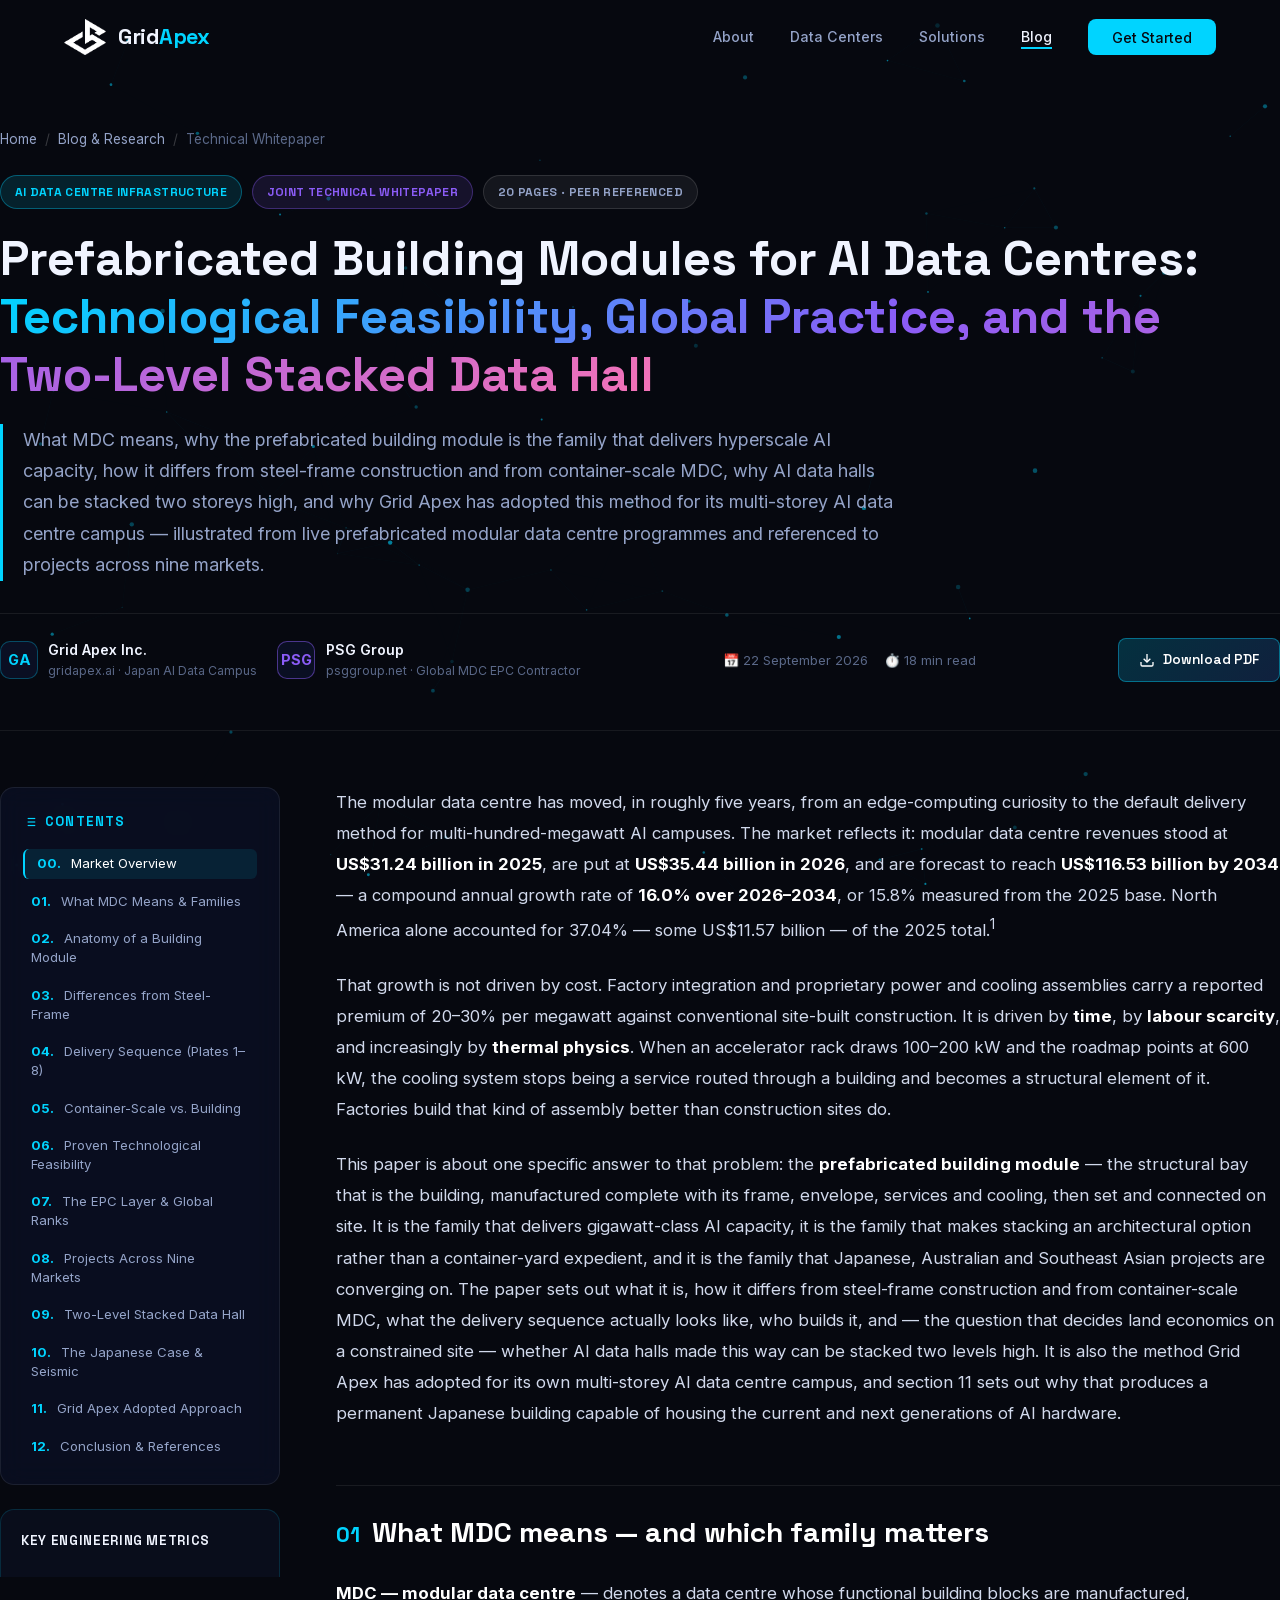
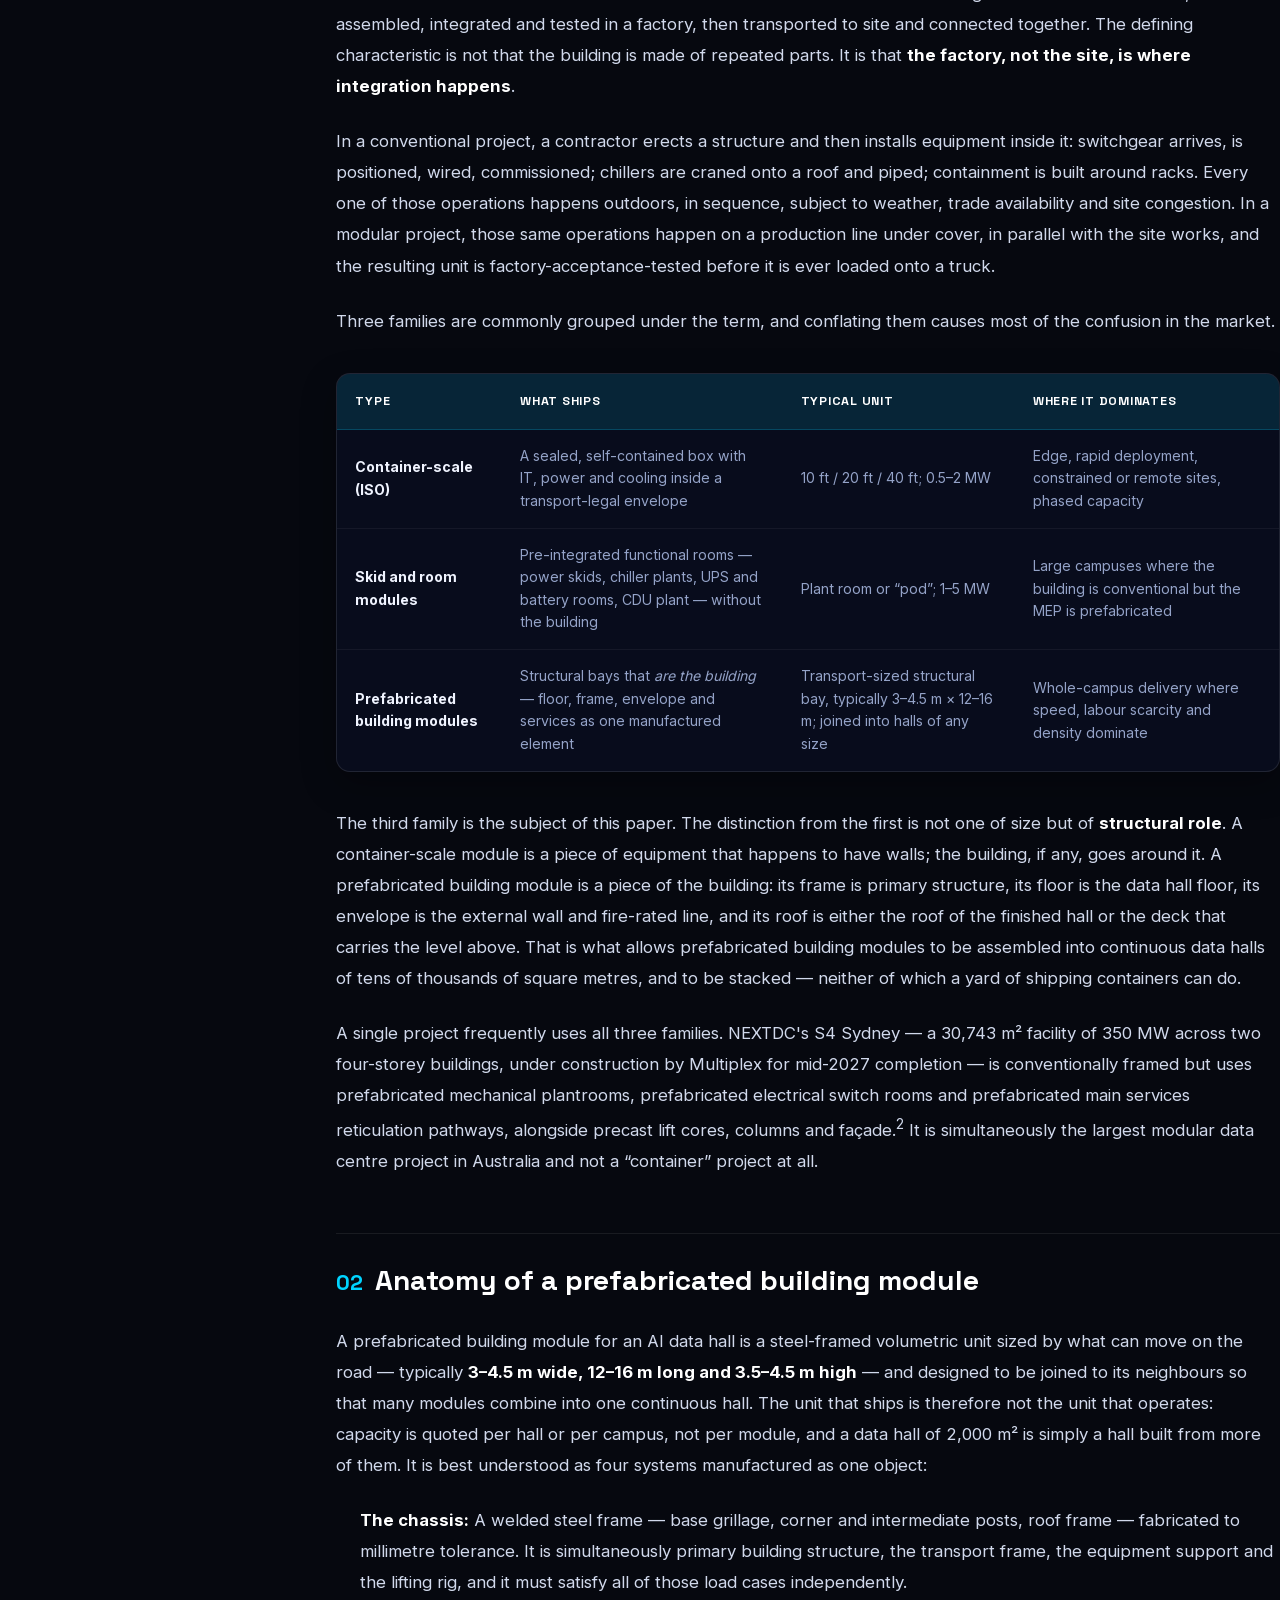
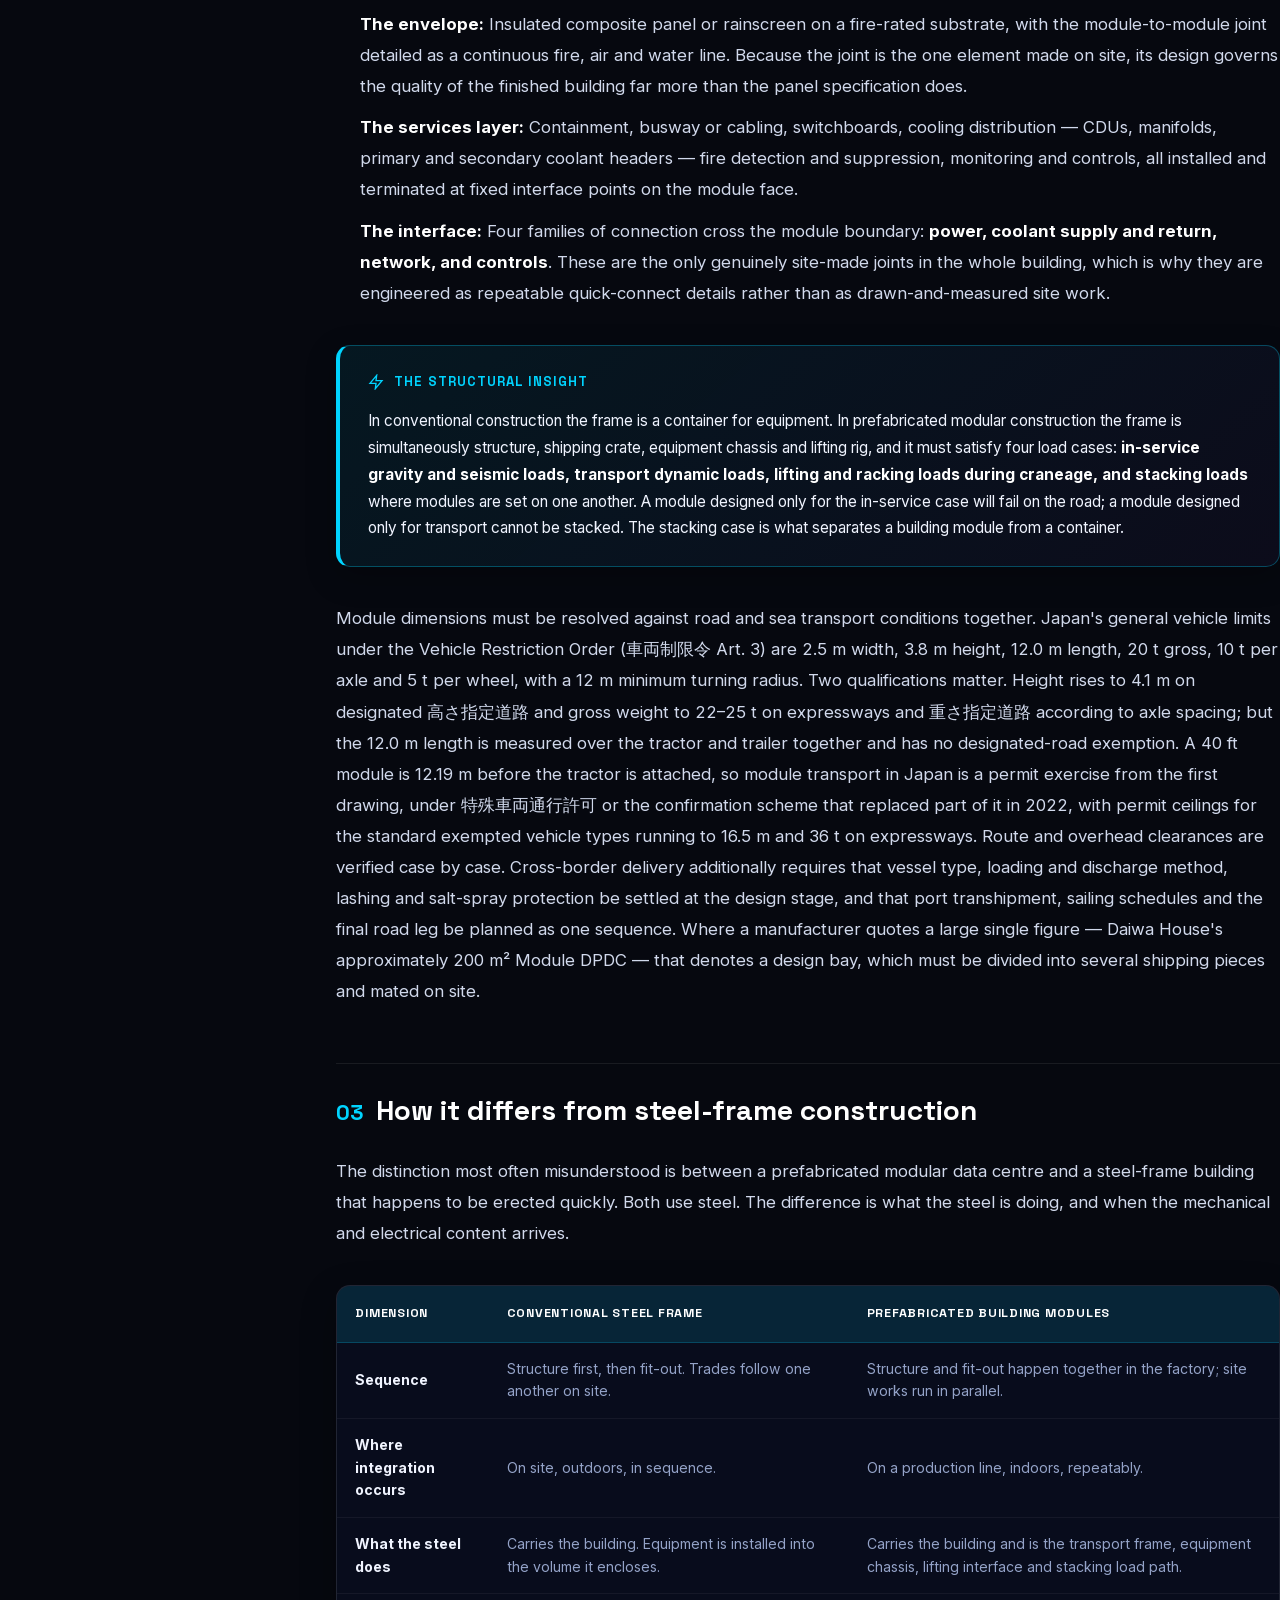
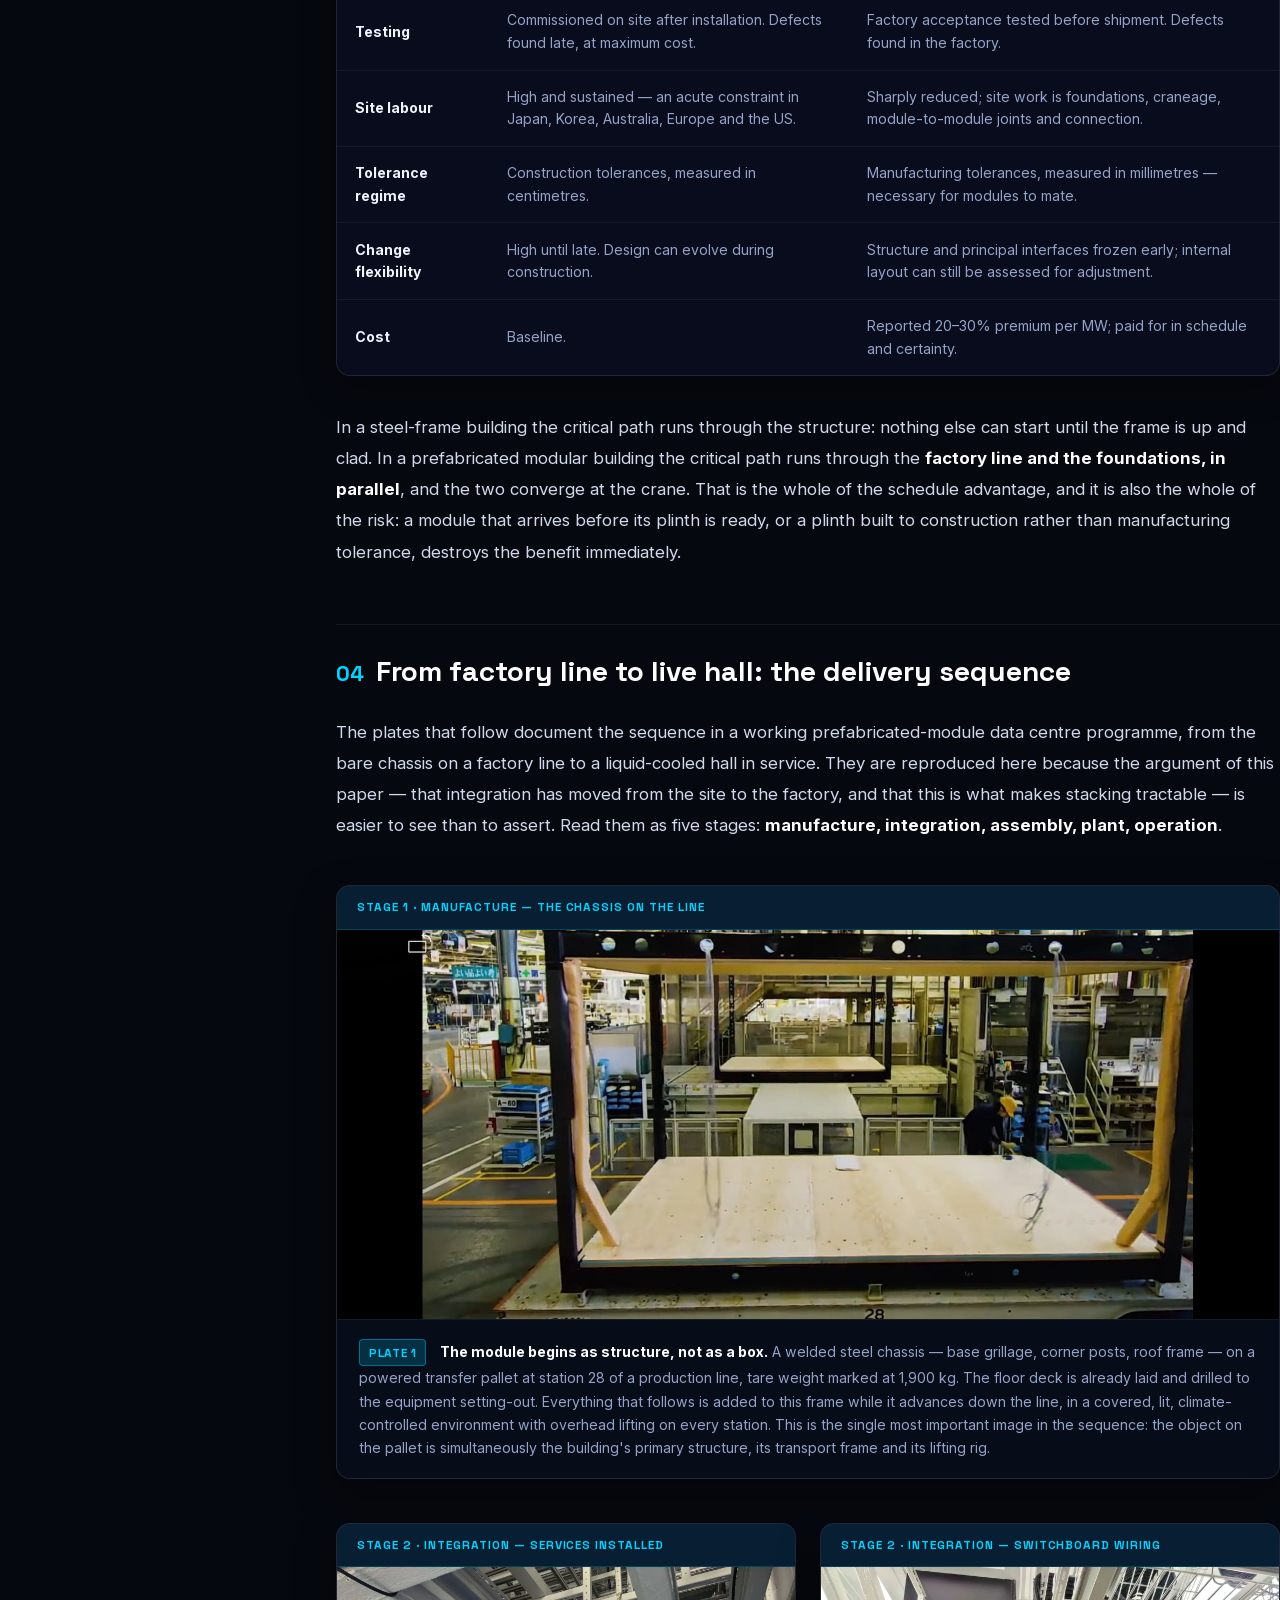
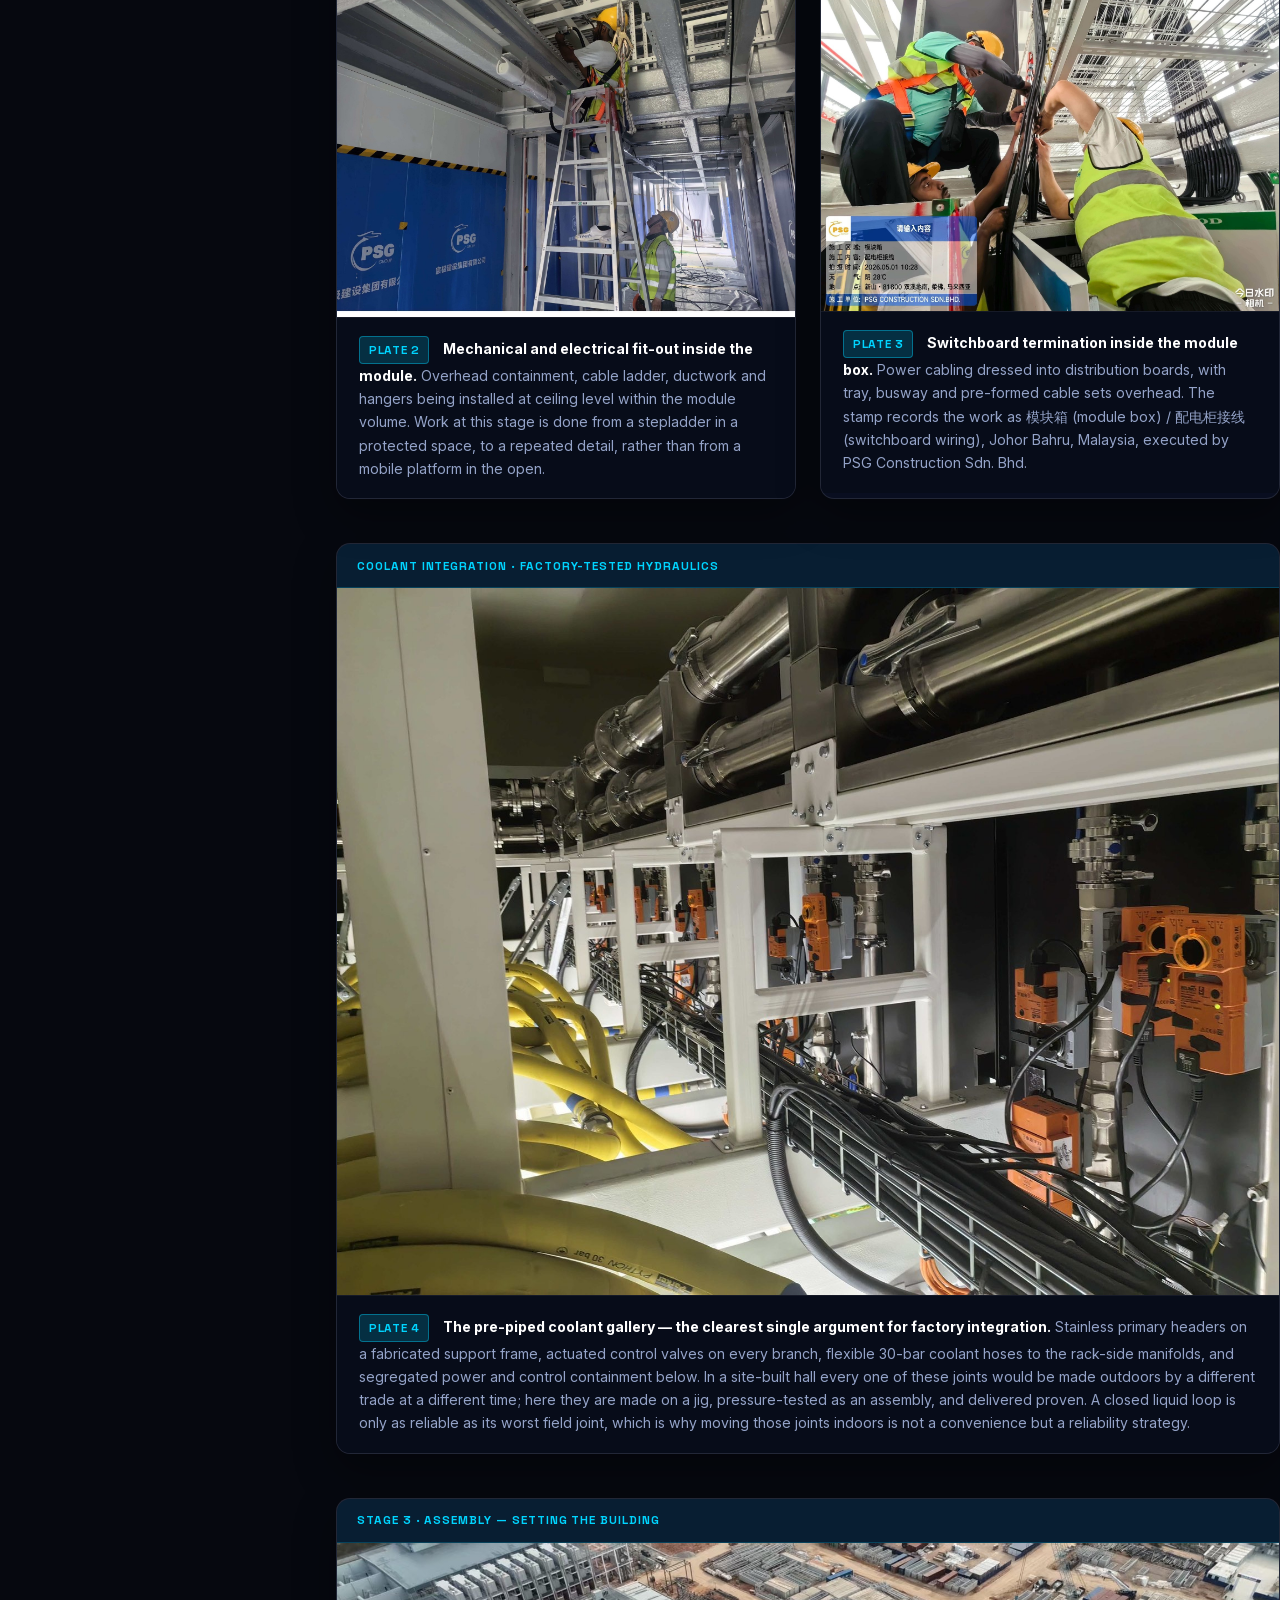
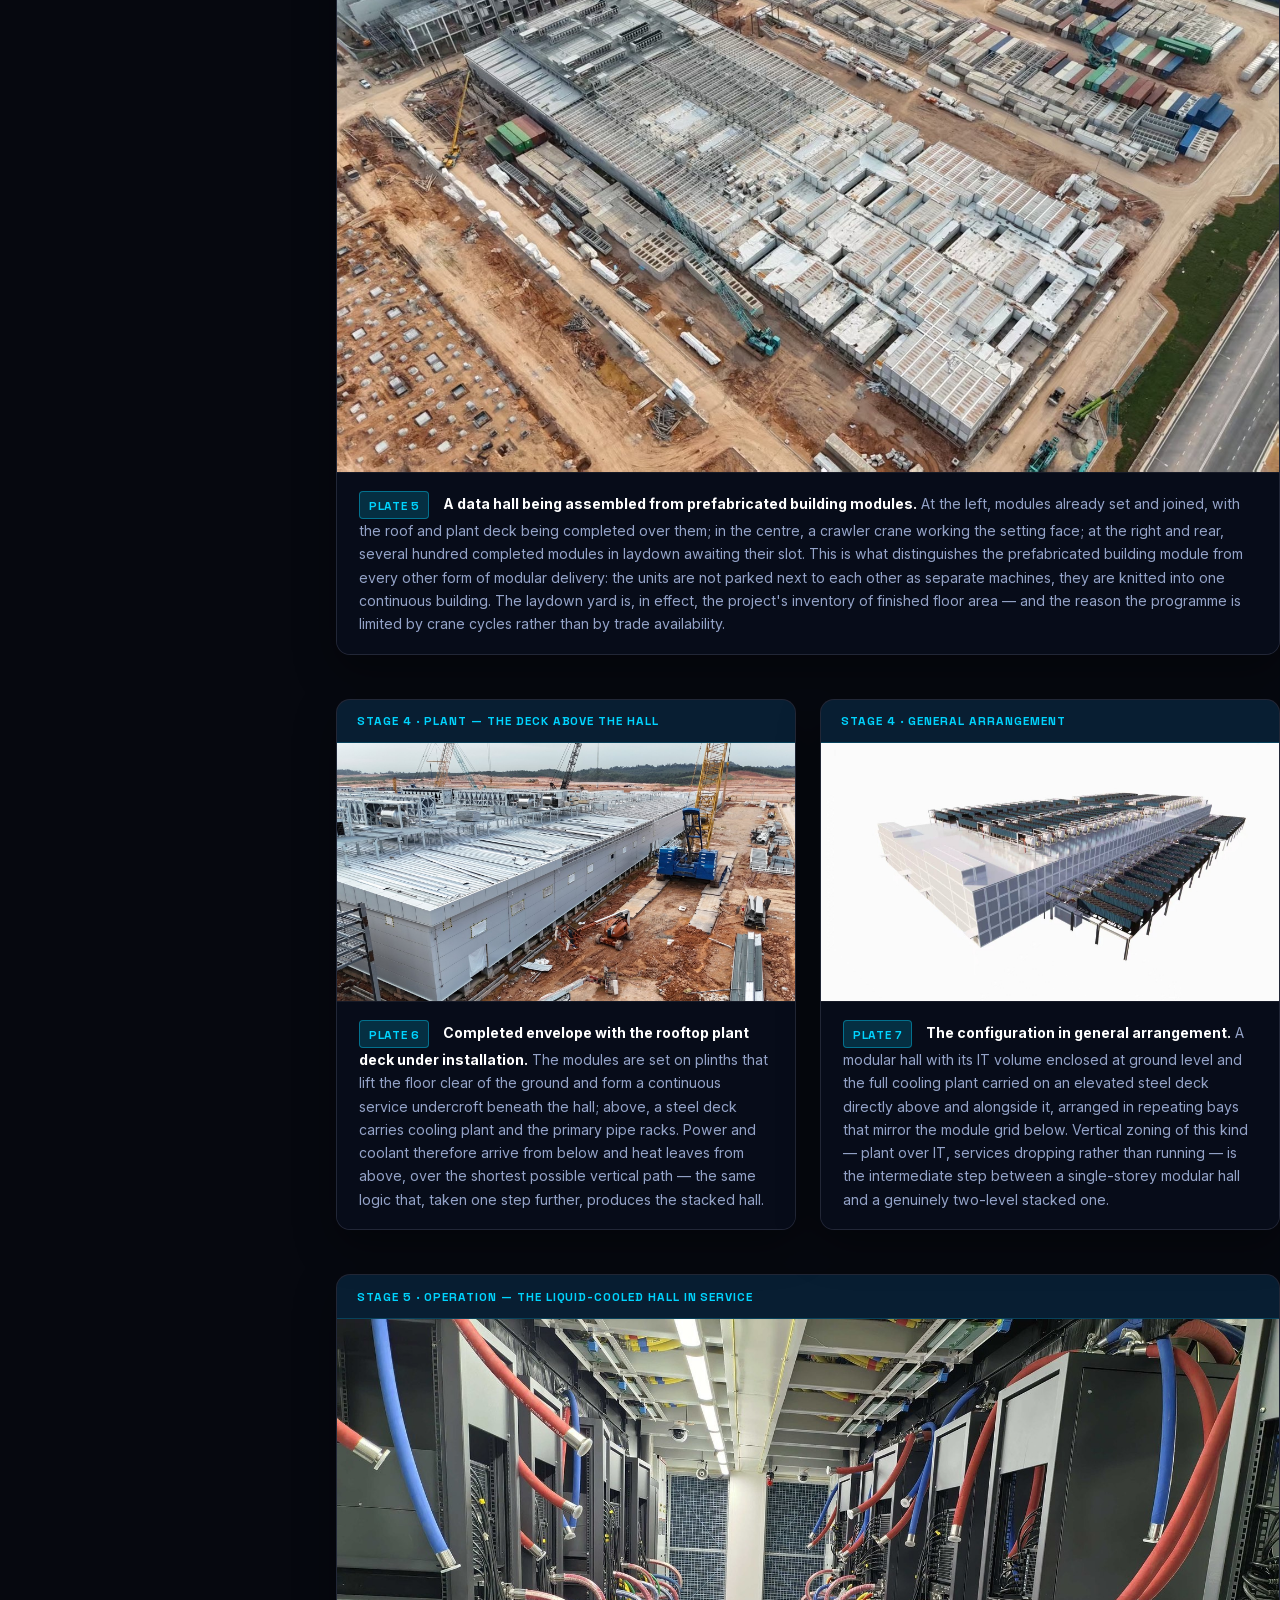
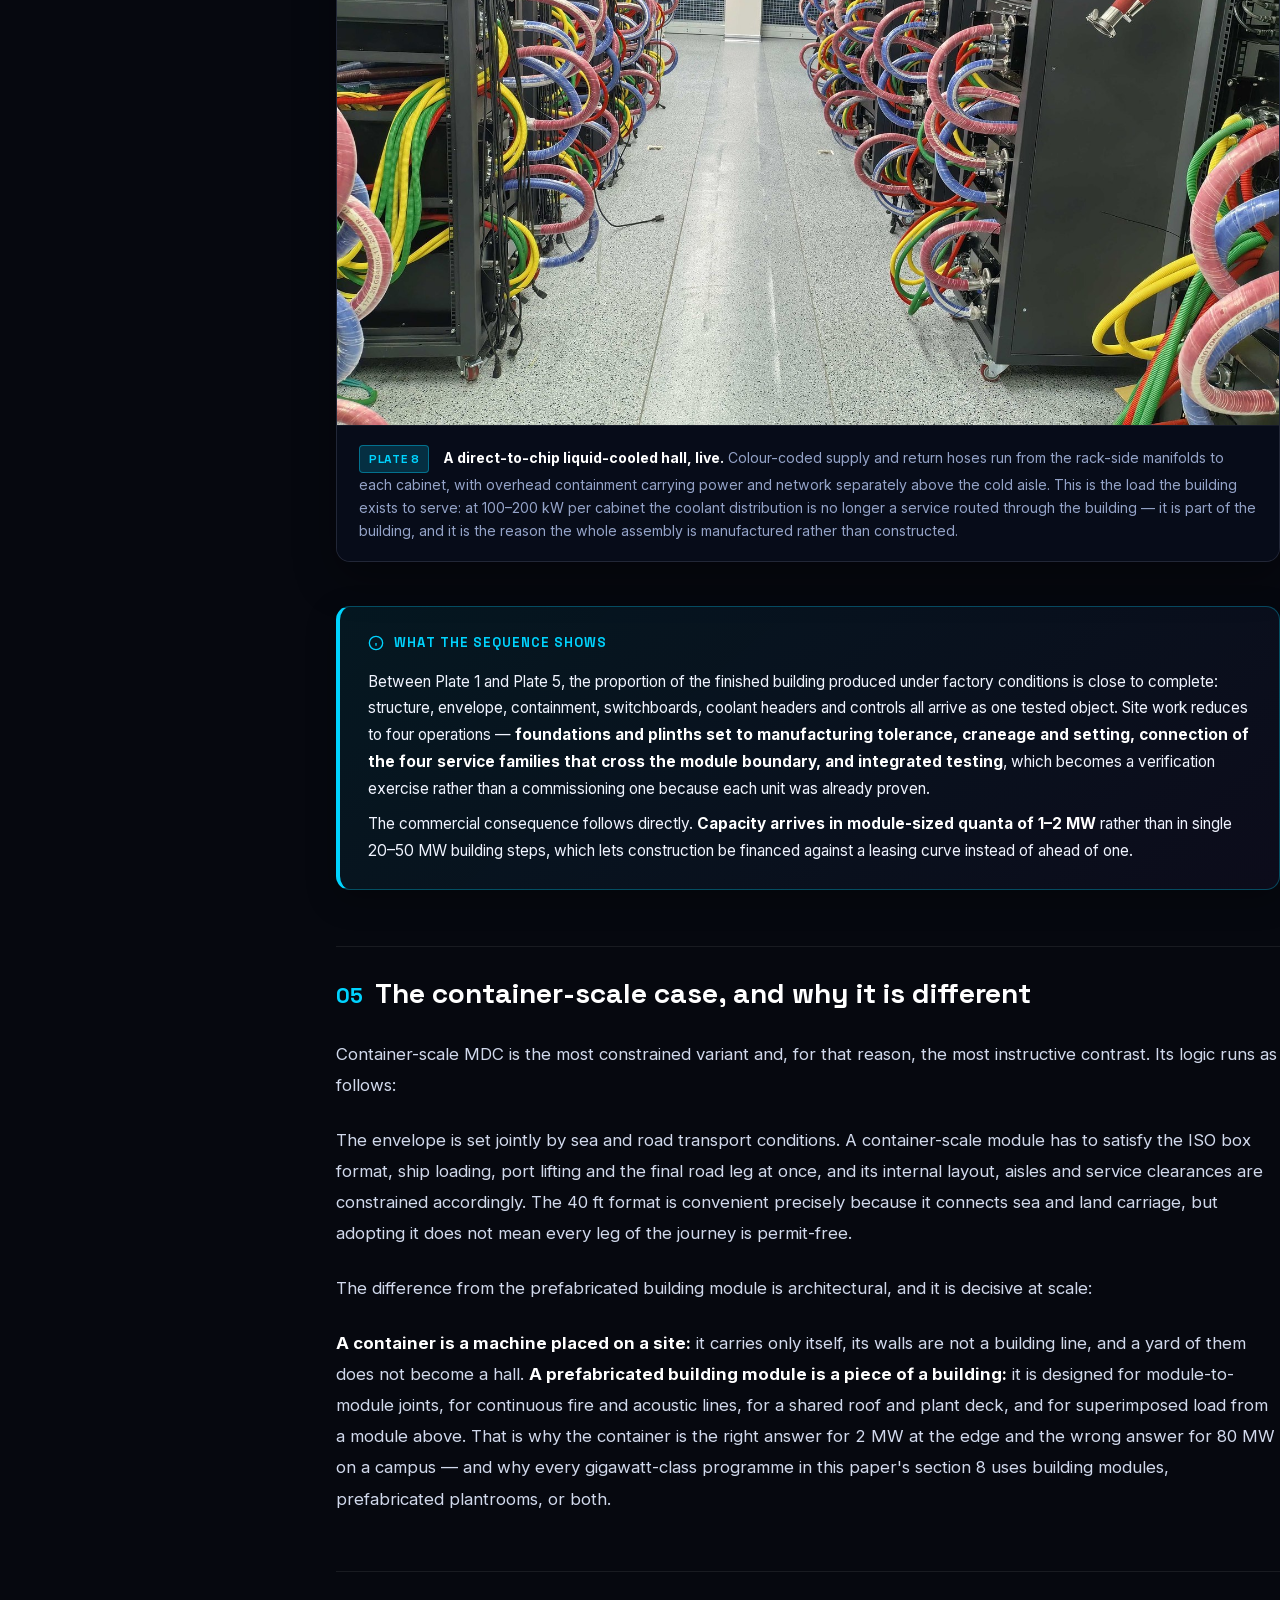
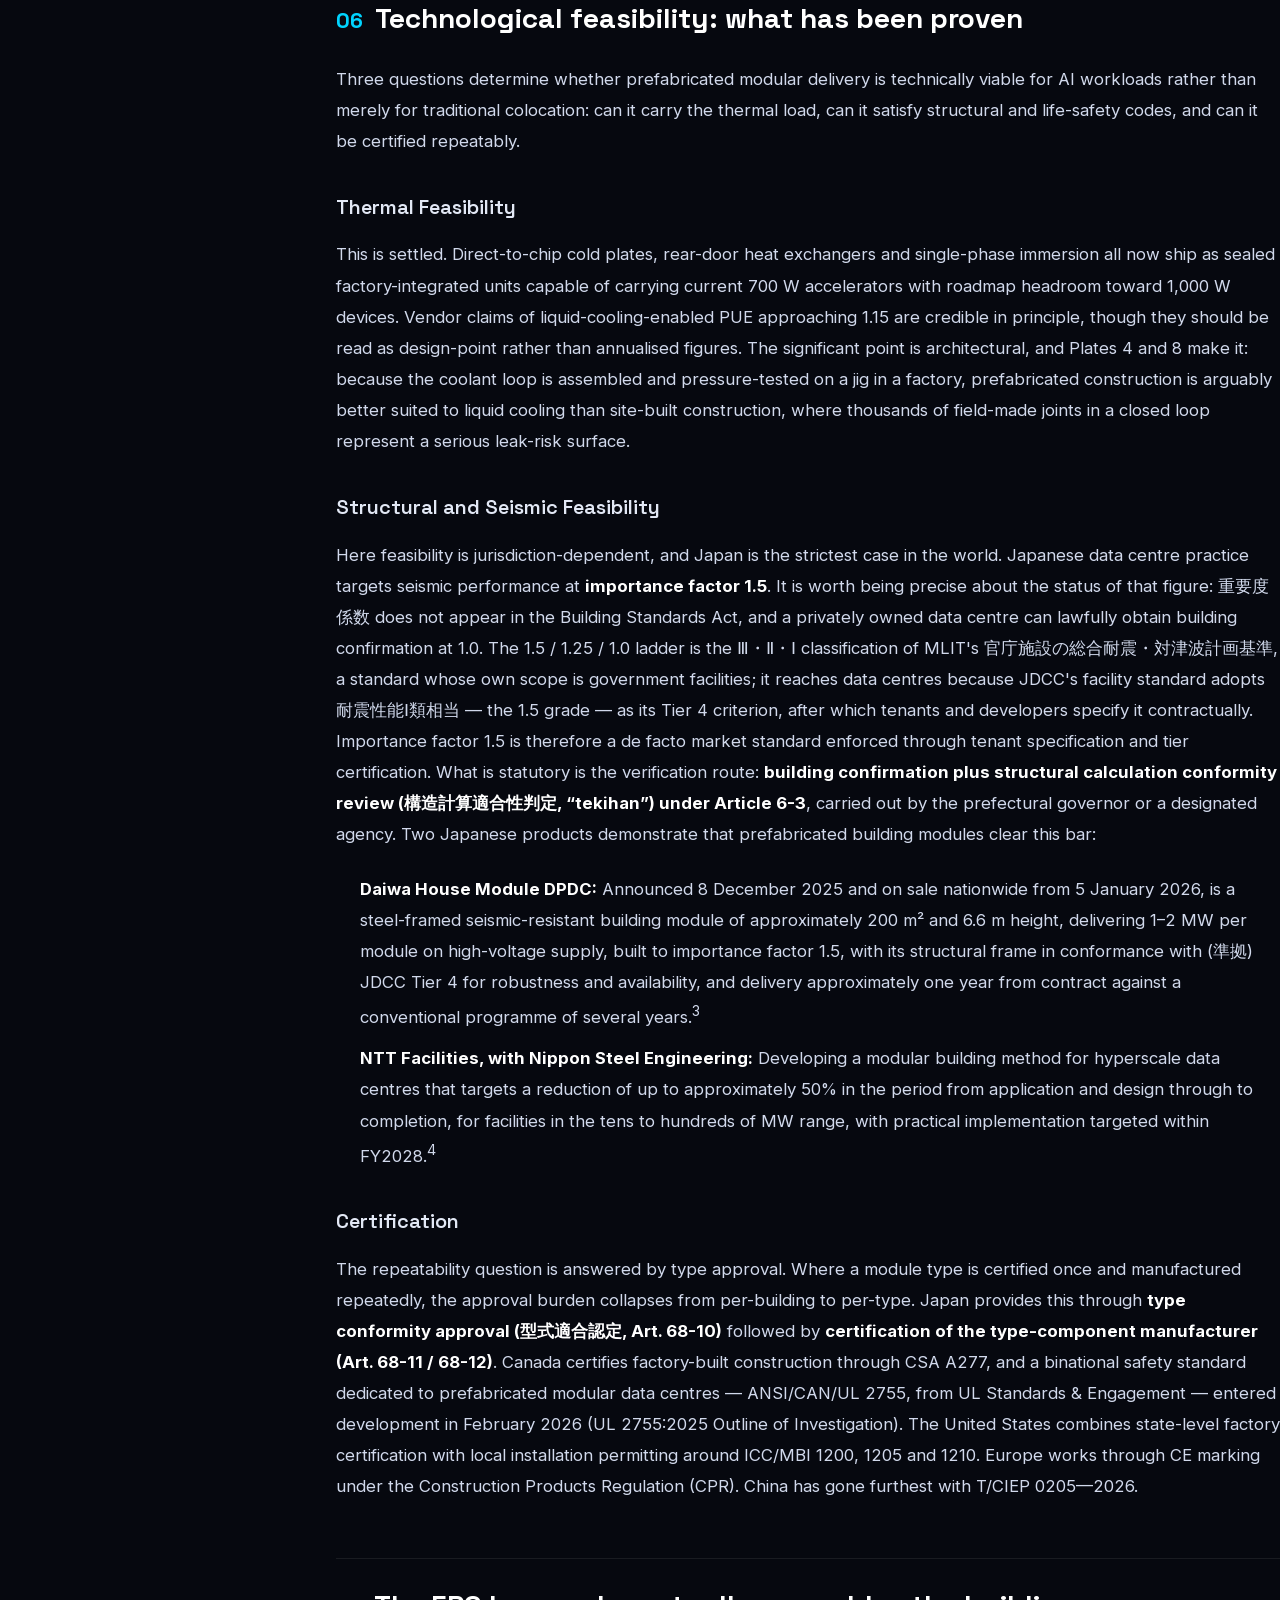
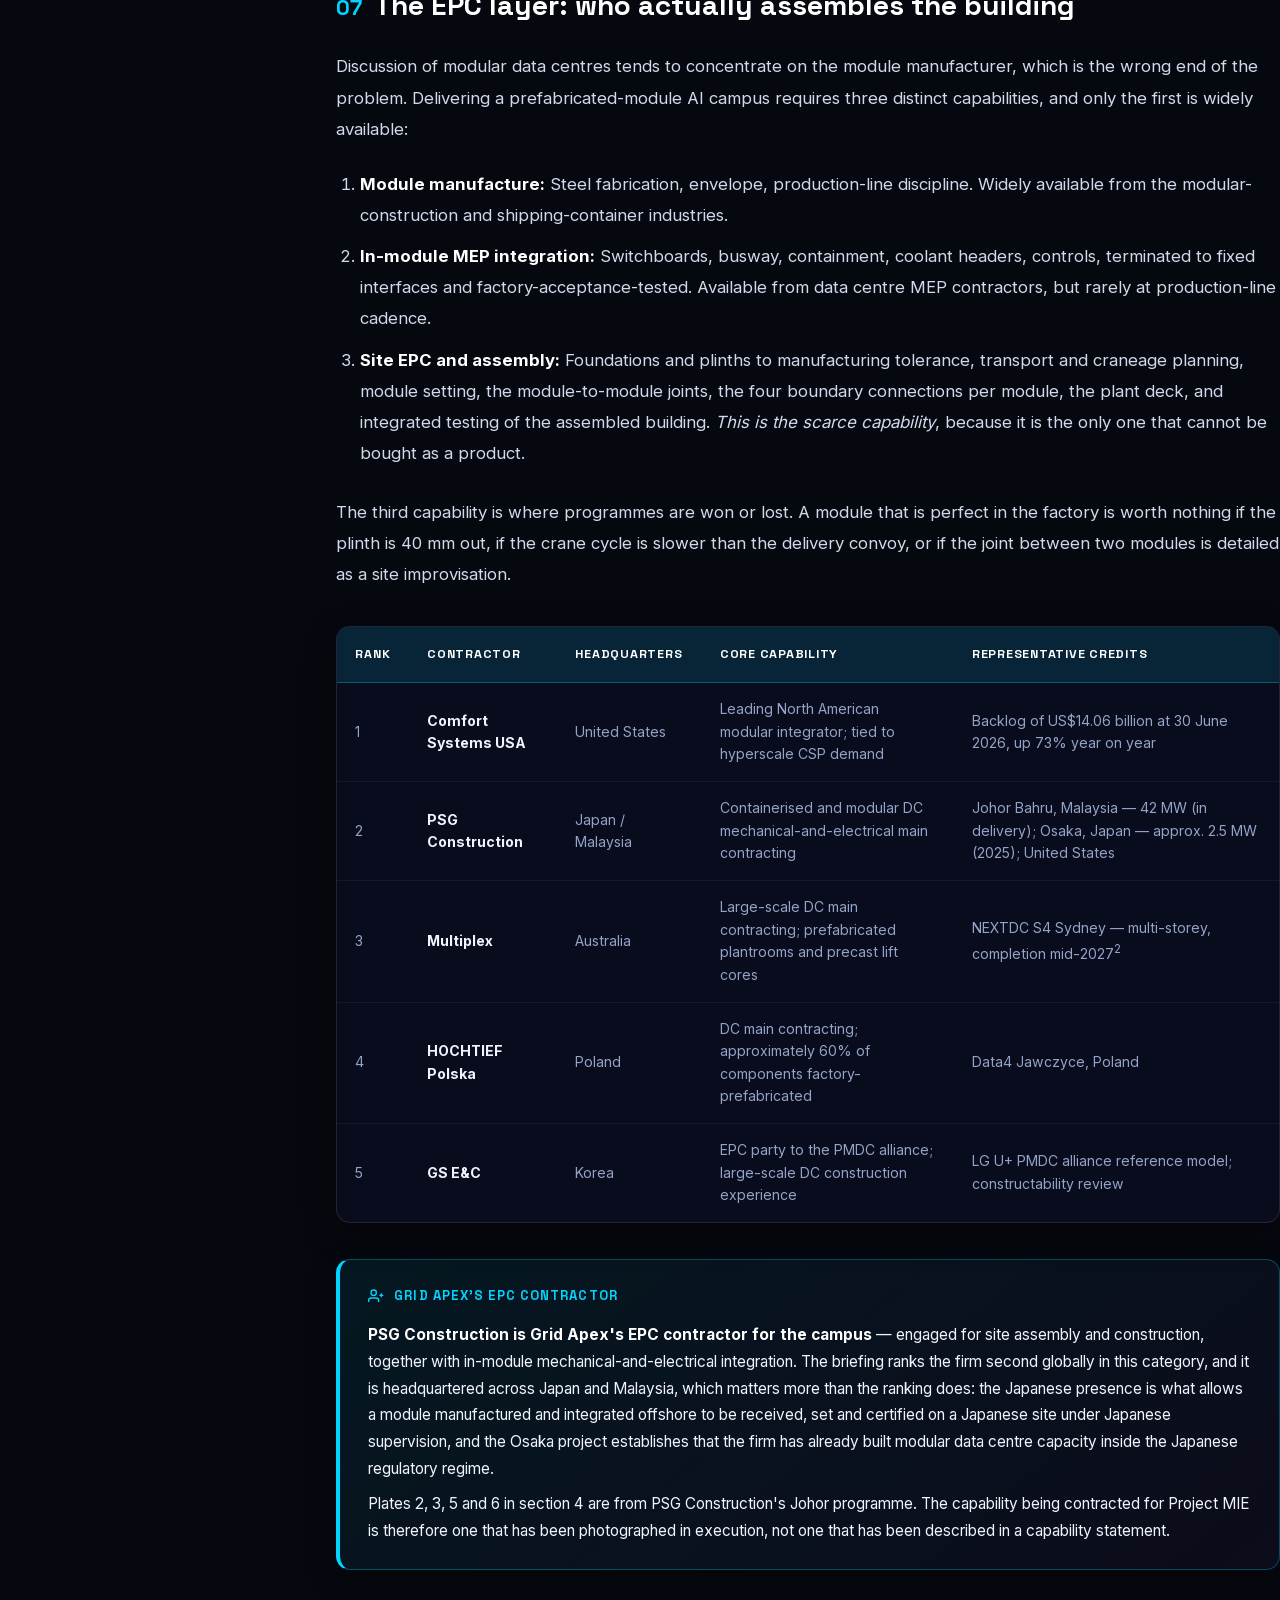
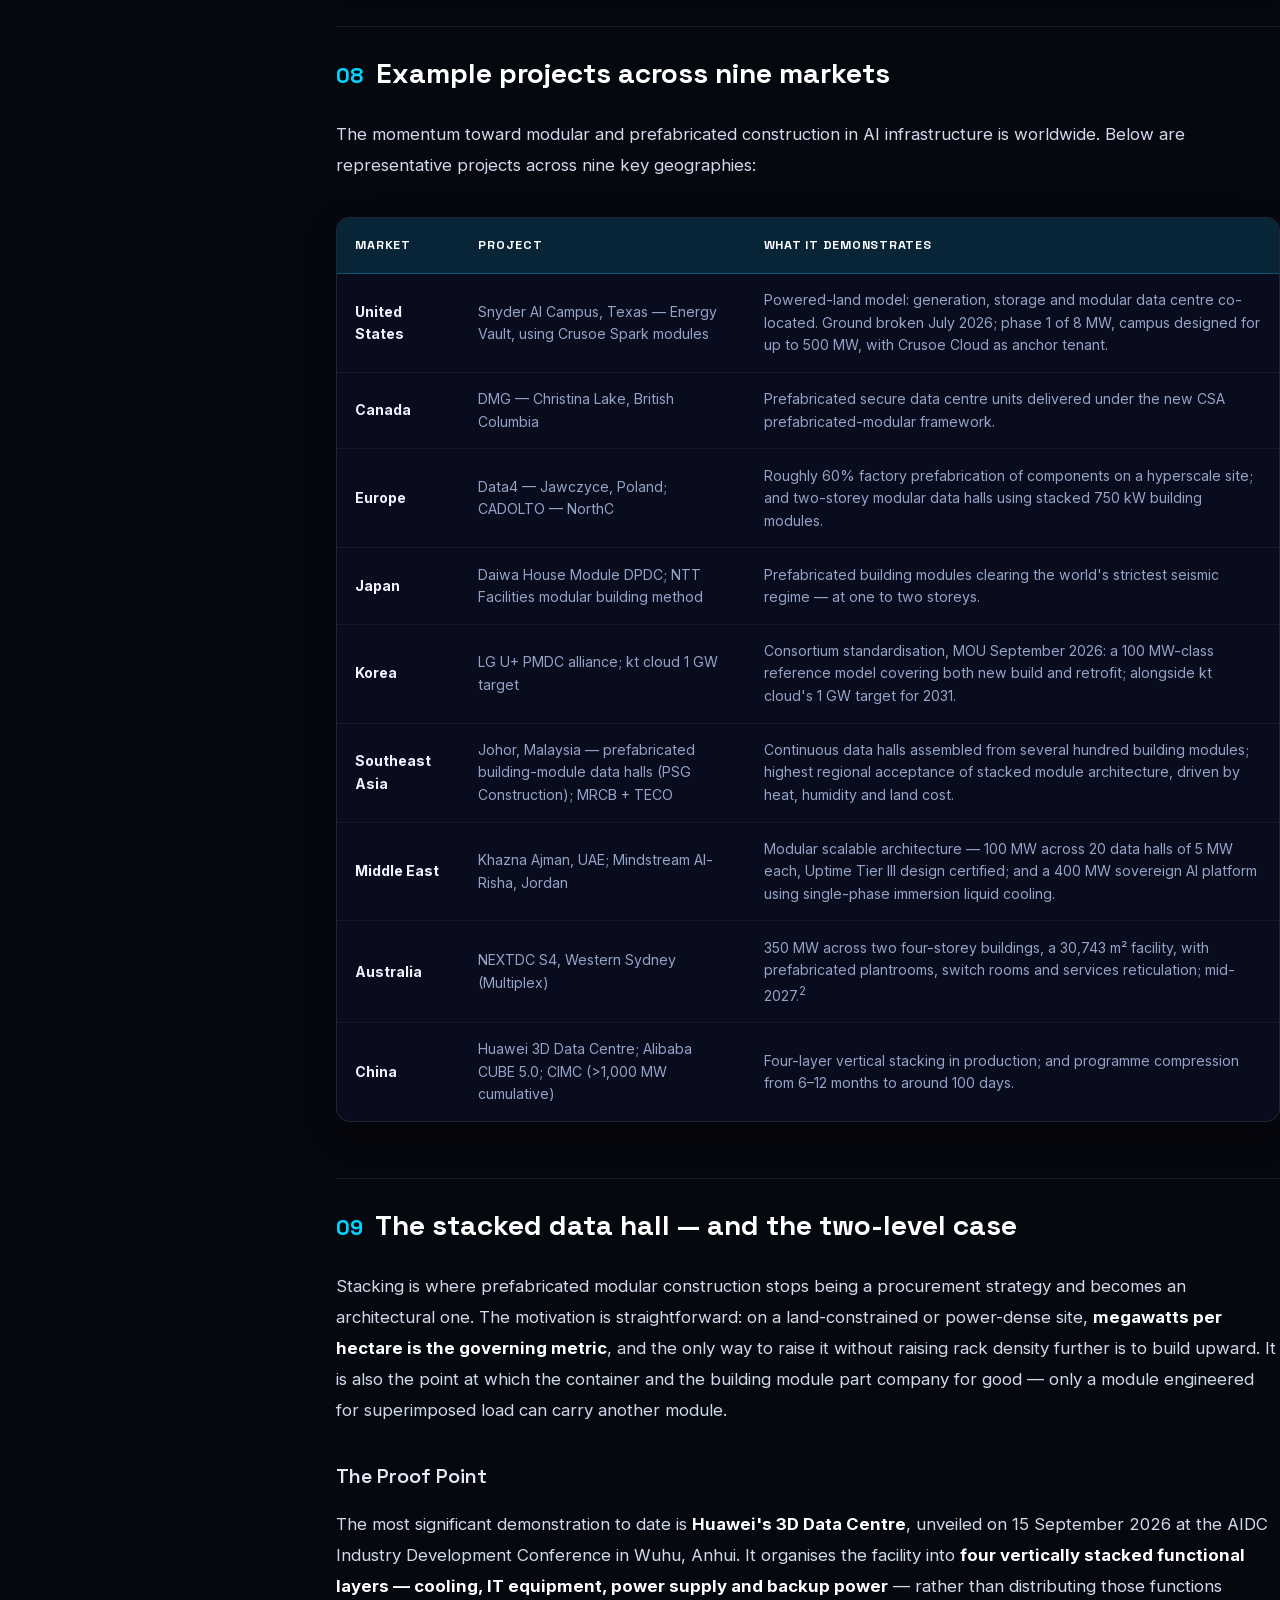
==== commit 4a098b13: "Hide Team and Ecosystem from navbar and remove Japan Entity link Co-Authored-By: Claude Opus 5.5 <no" ====
--- a/article-prefabricated-modules-ai-datacentres.html
+++ b/article-prefabricated-modules-ai-datacentres.html
@@ -30,9 +30,7 @@
         <li><a href="index.html#about" data-i18n="nav.about">About</a></li>
         <li><a href="datacenters.html" data-i18n="nav.datacenters">Data Centers</a></li>
         <li><a href="solutions.html" data-i18n="nav.solutions">Solutions</a></li>
-        <li><a href="team.html" data-i18n="nav.team">Team</a></li>
         <li><a href="blog.html" class="active" data-i18n="nav.blog">Blog</a></li>
-        <li><a href="index.html#partners" data-i18n="nav.ecosystem">Ecosystem</a></li>
         <li><a href="index.html#contact" class="nav-cta" data-i18n="nav.cta">Get Started</a></li>
       </ul>
       <button class="burger" id="burger" aria-label="Toggle navigation">
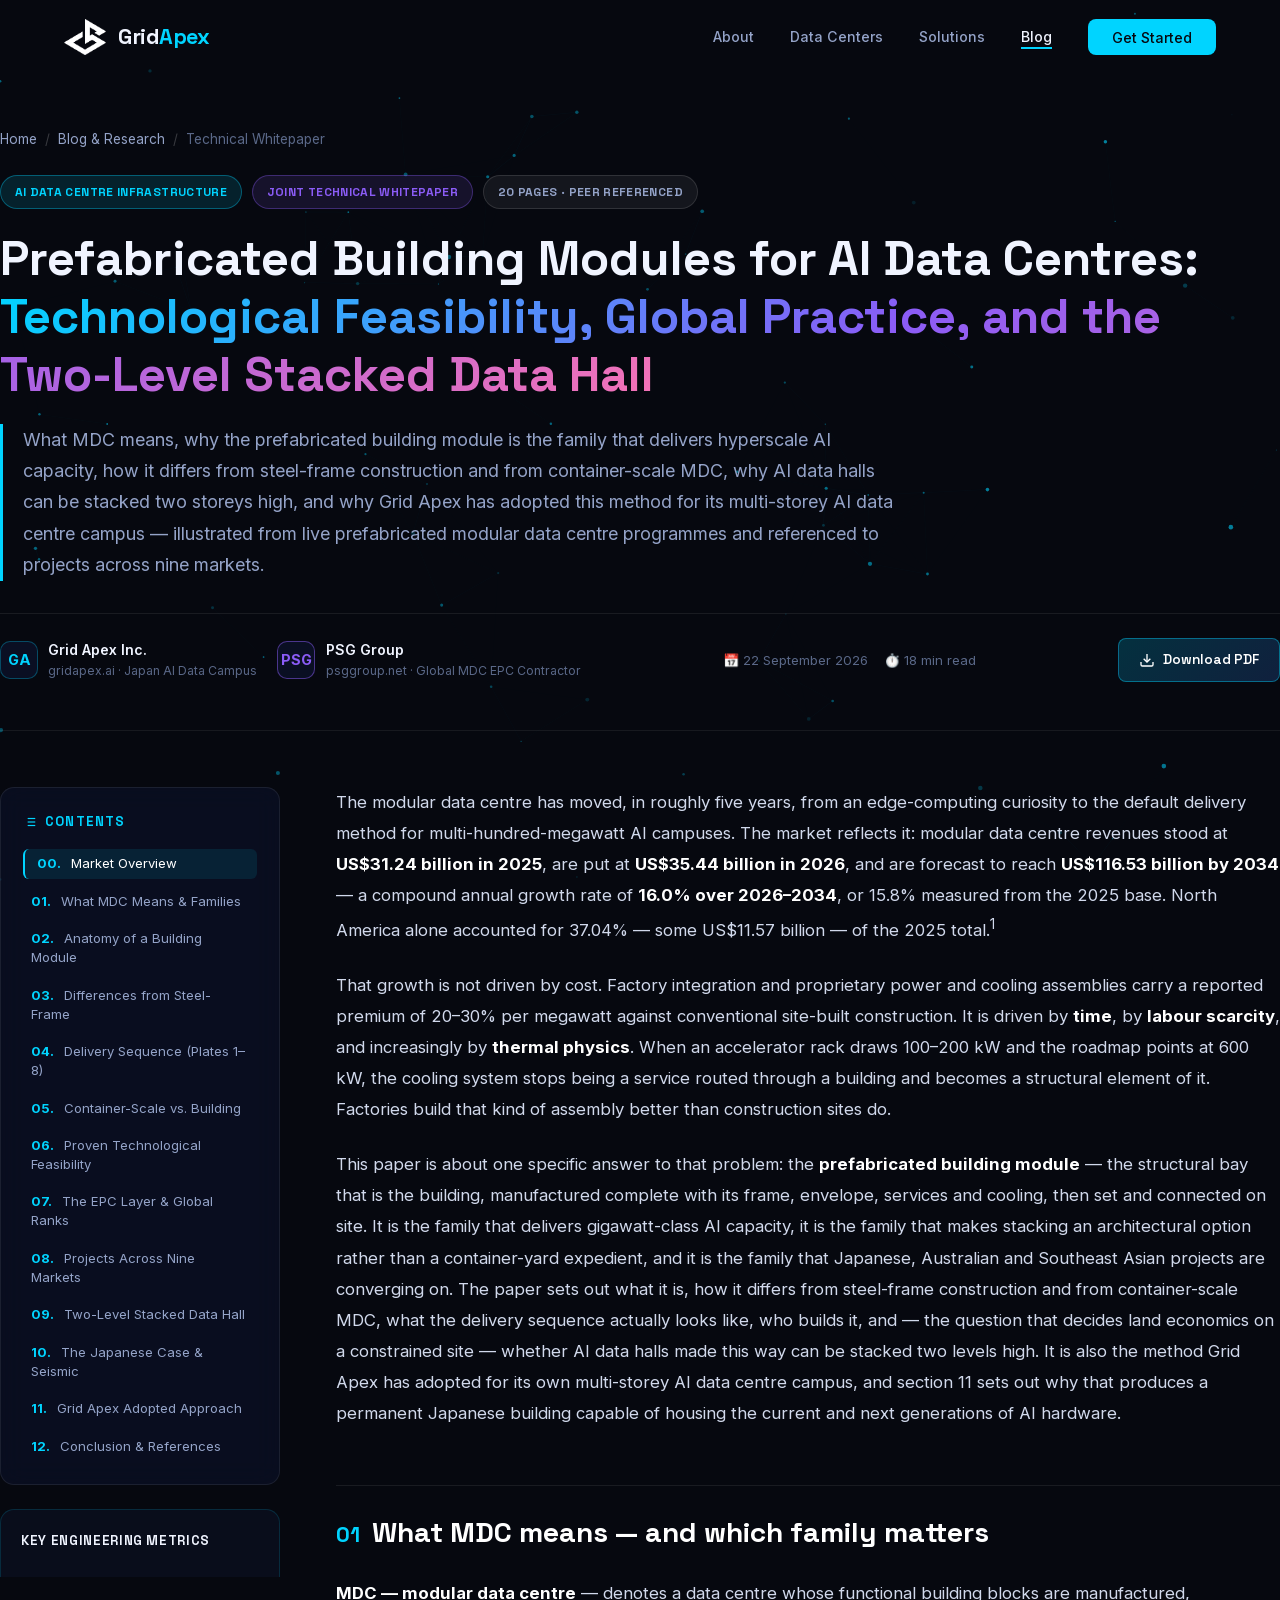
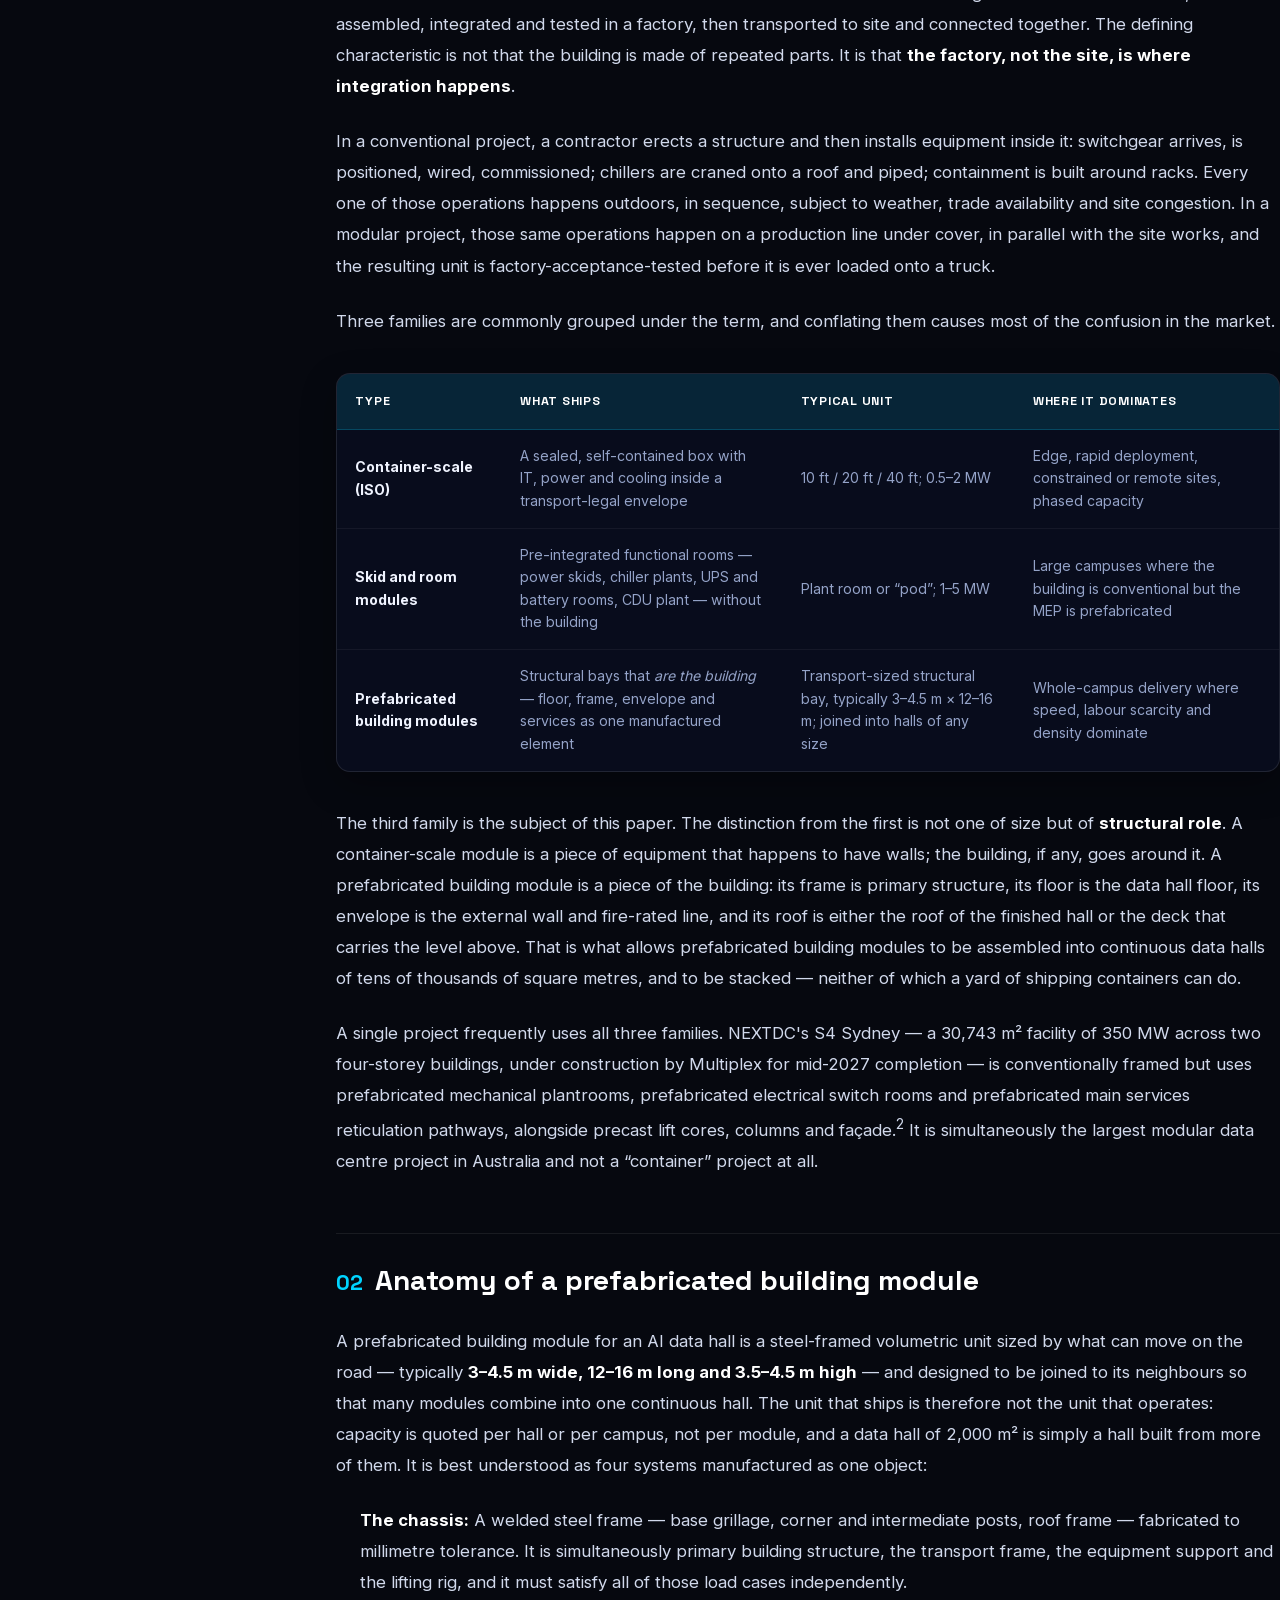
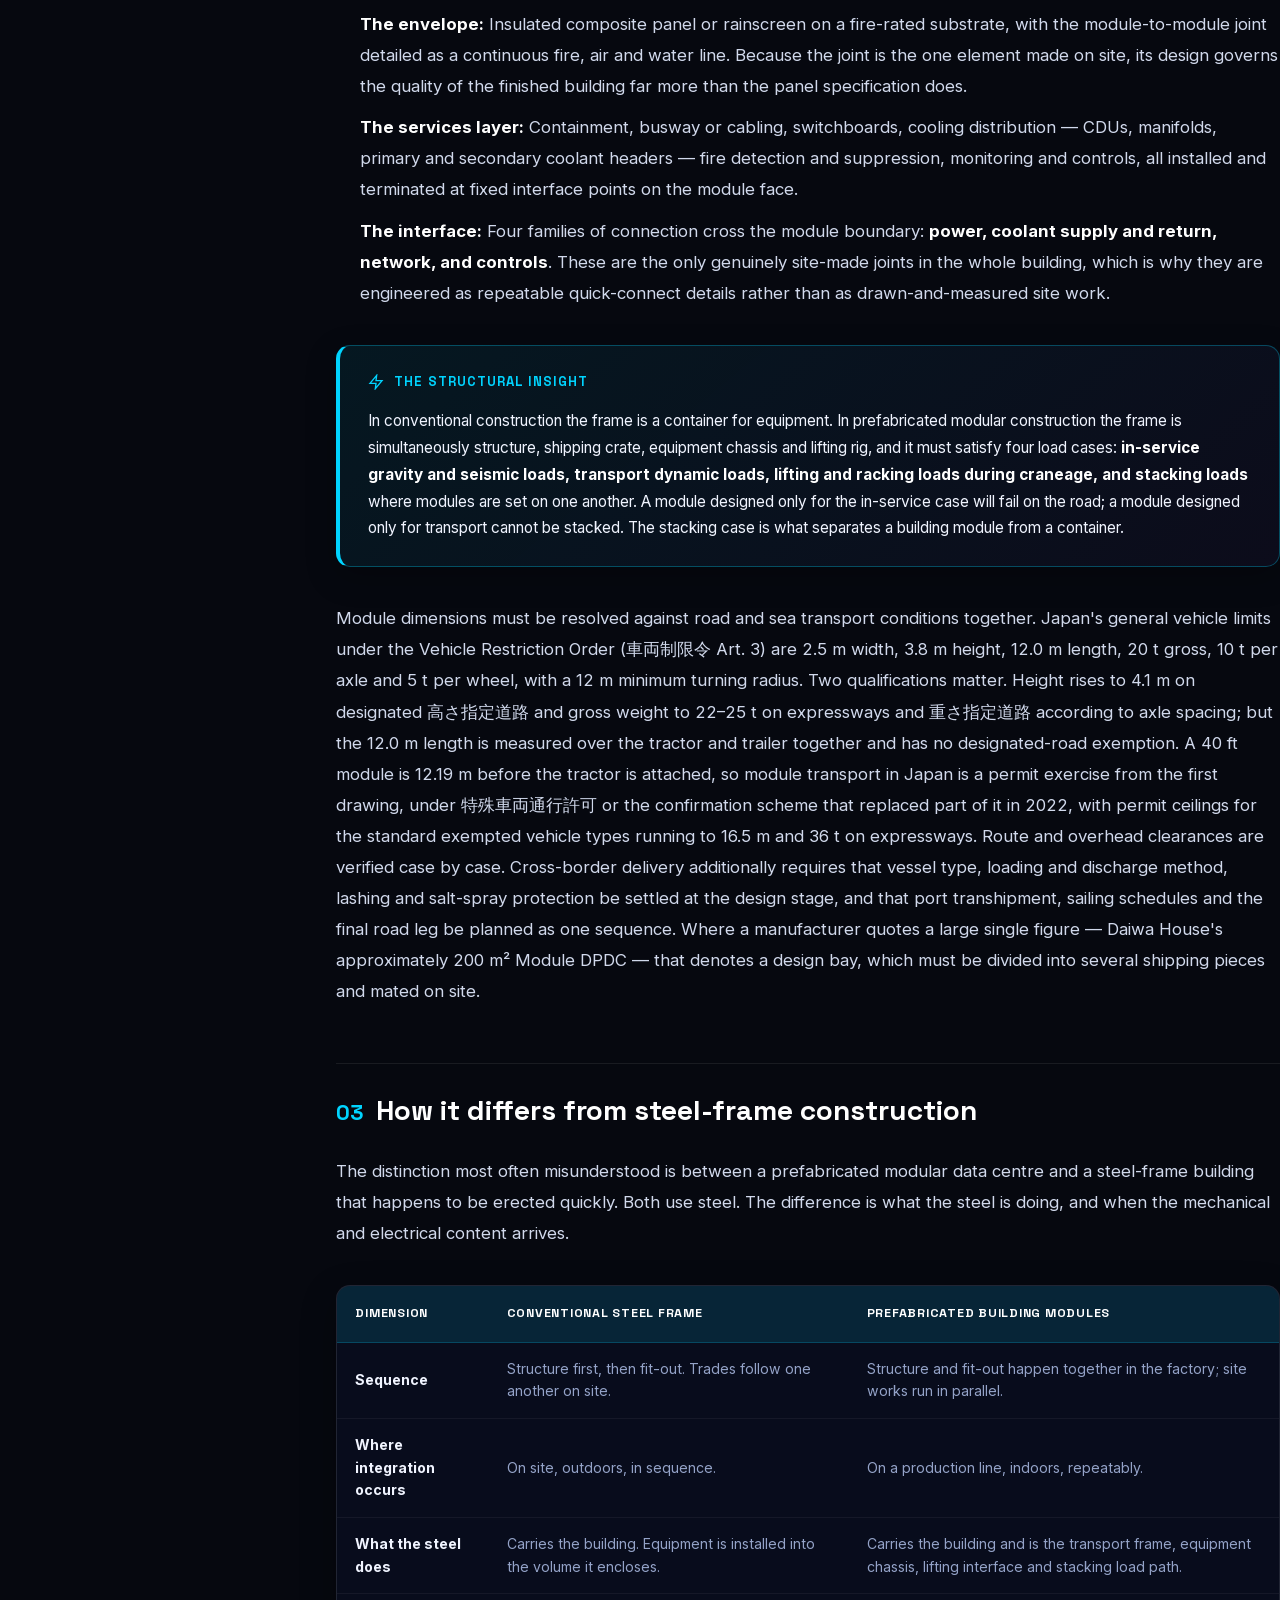
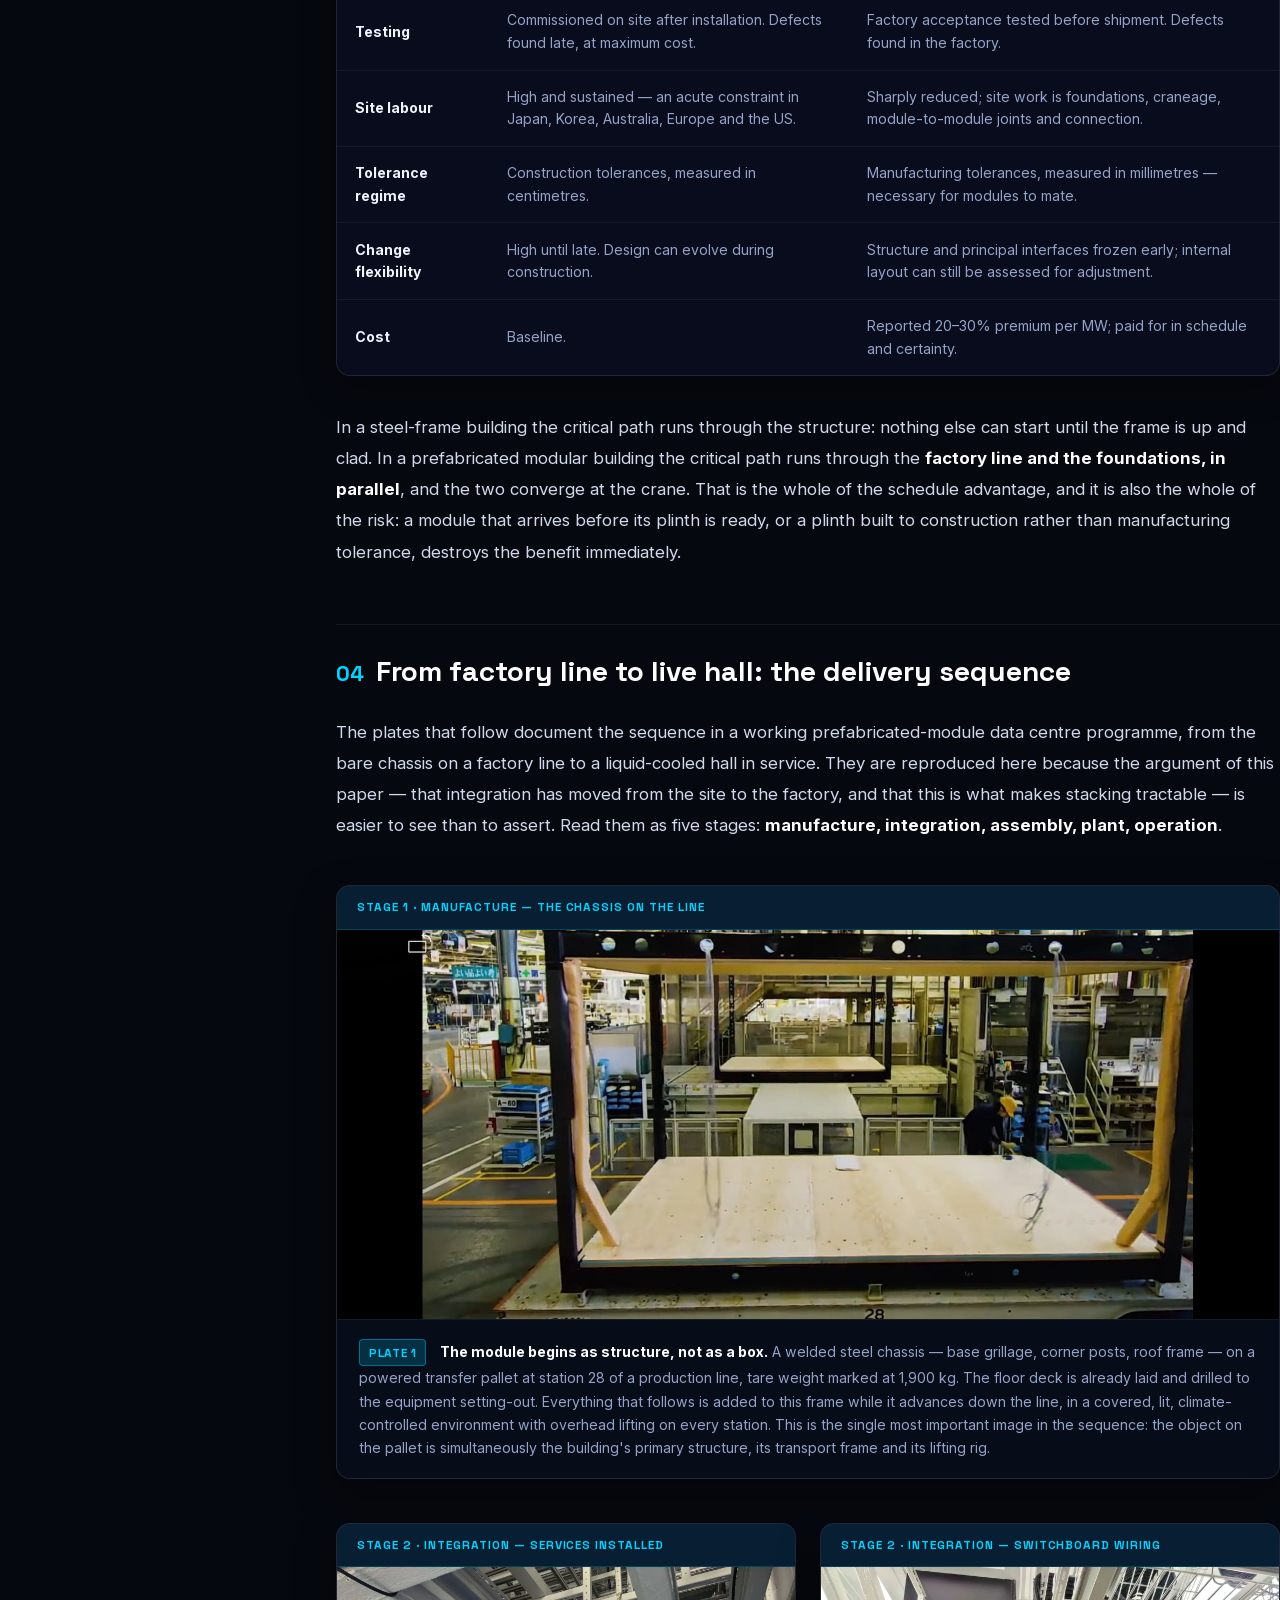
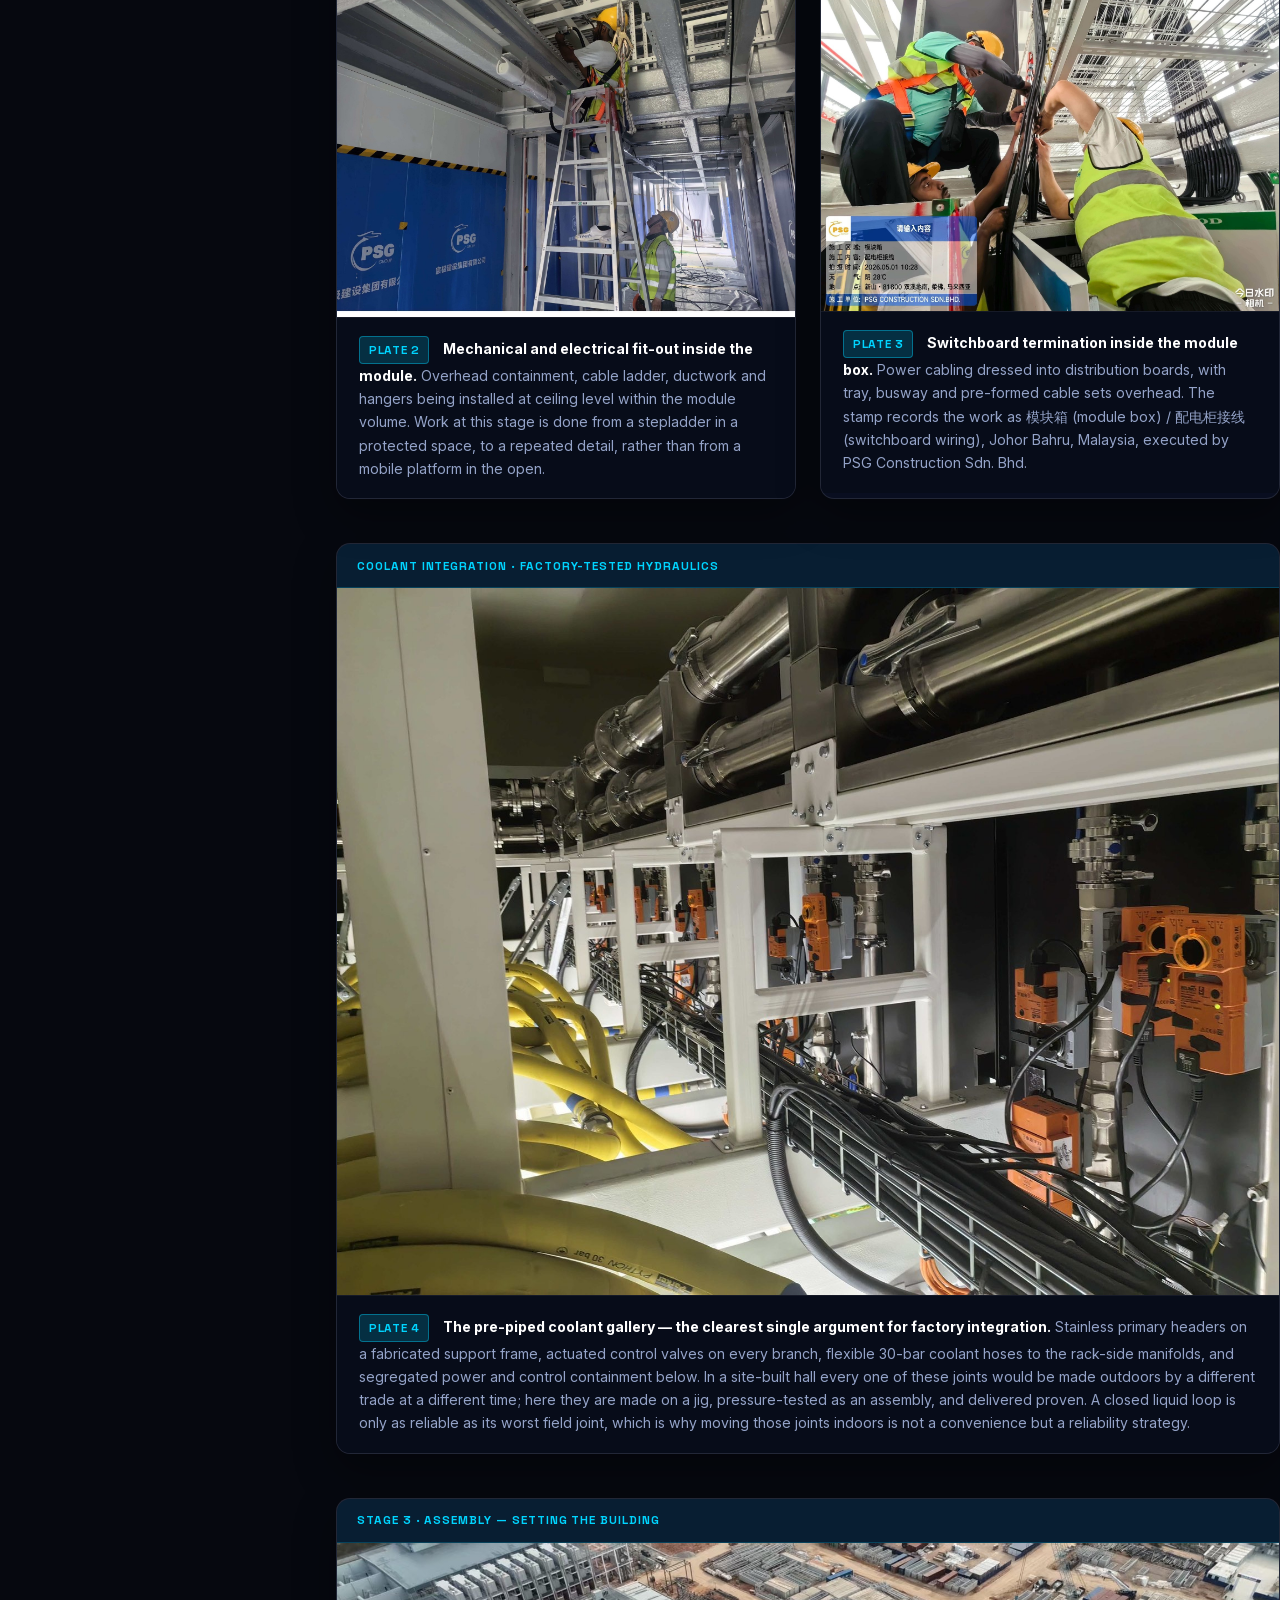
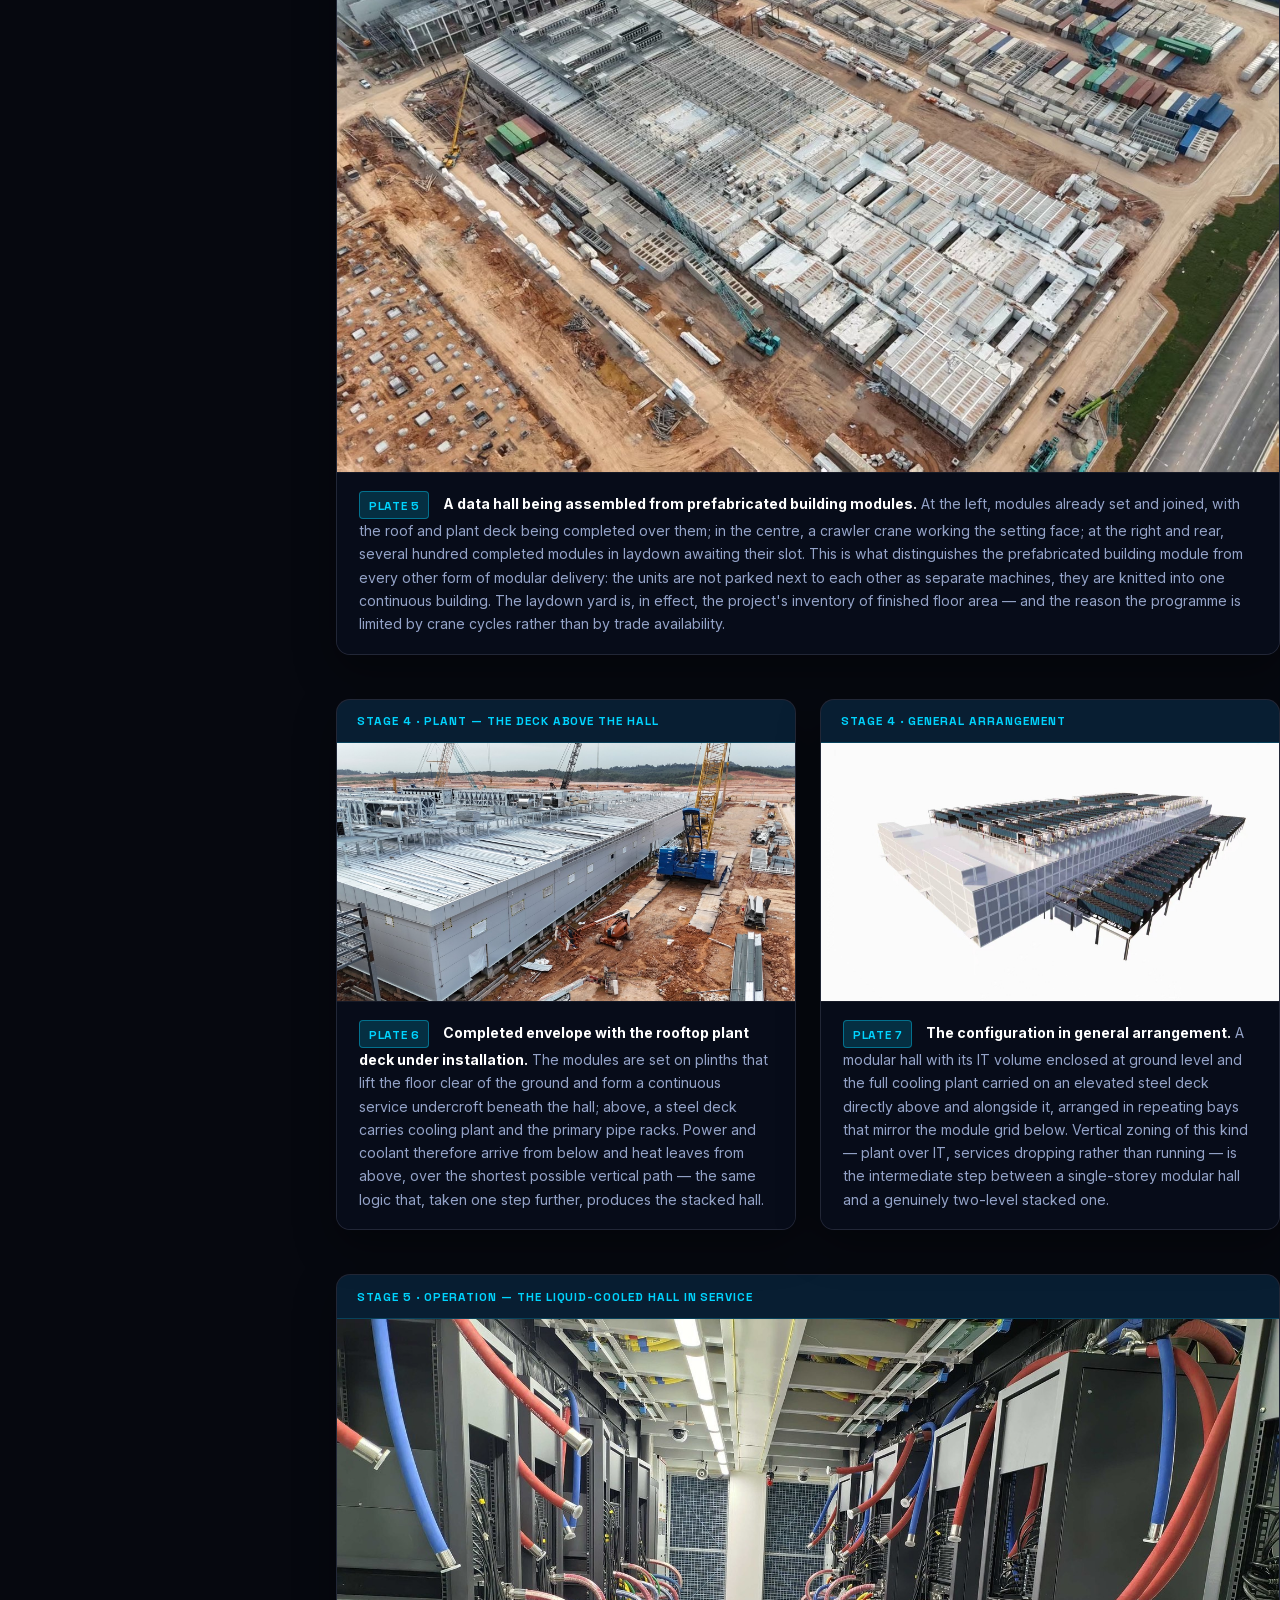
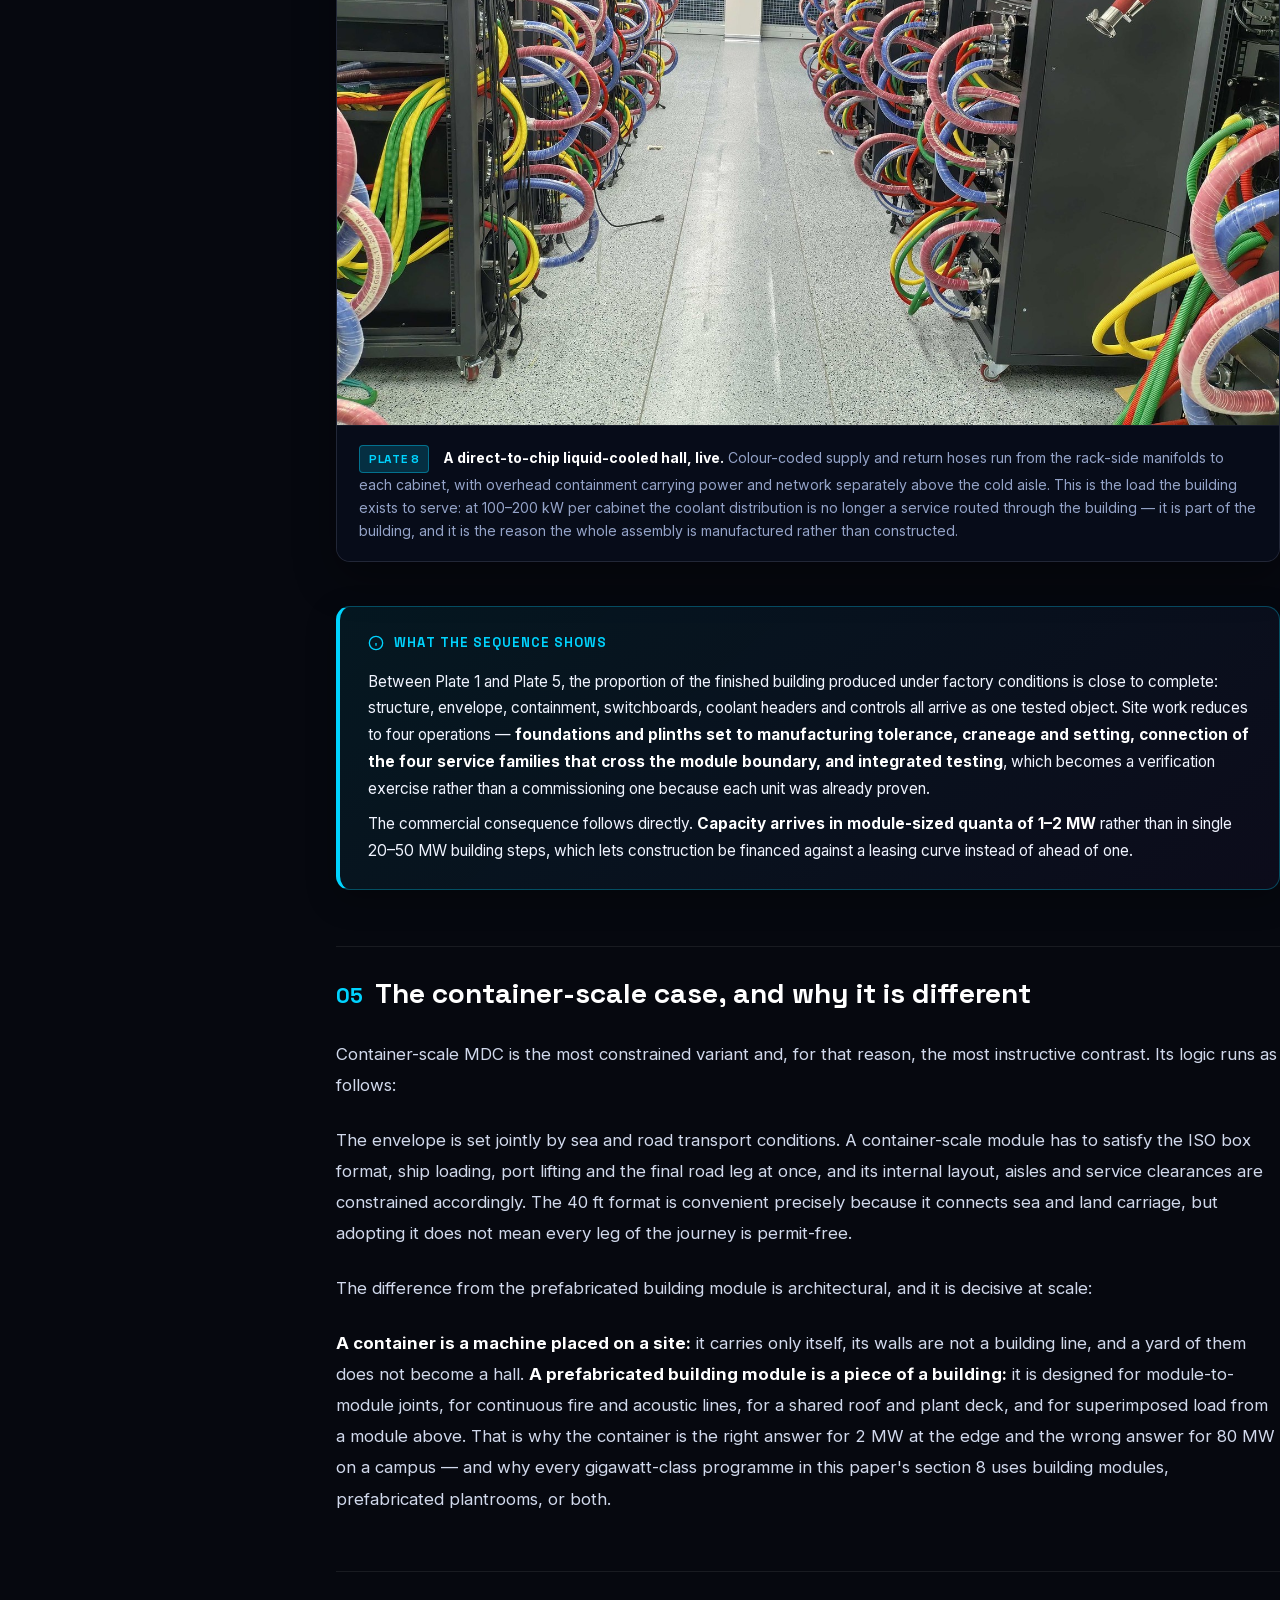
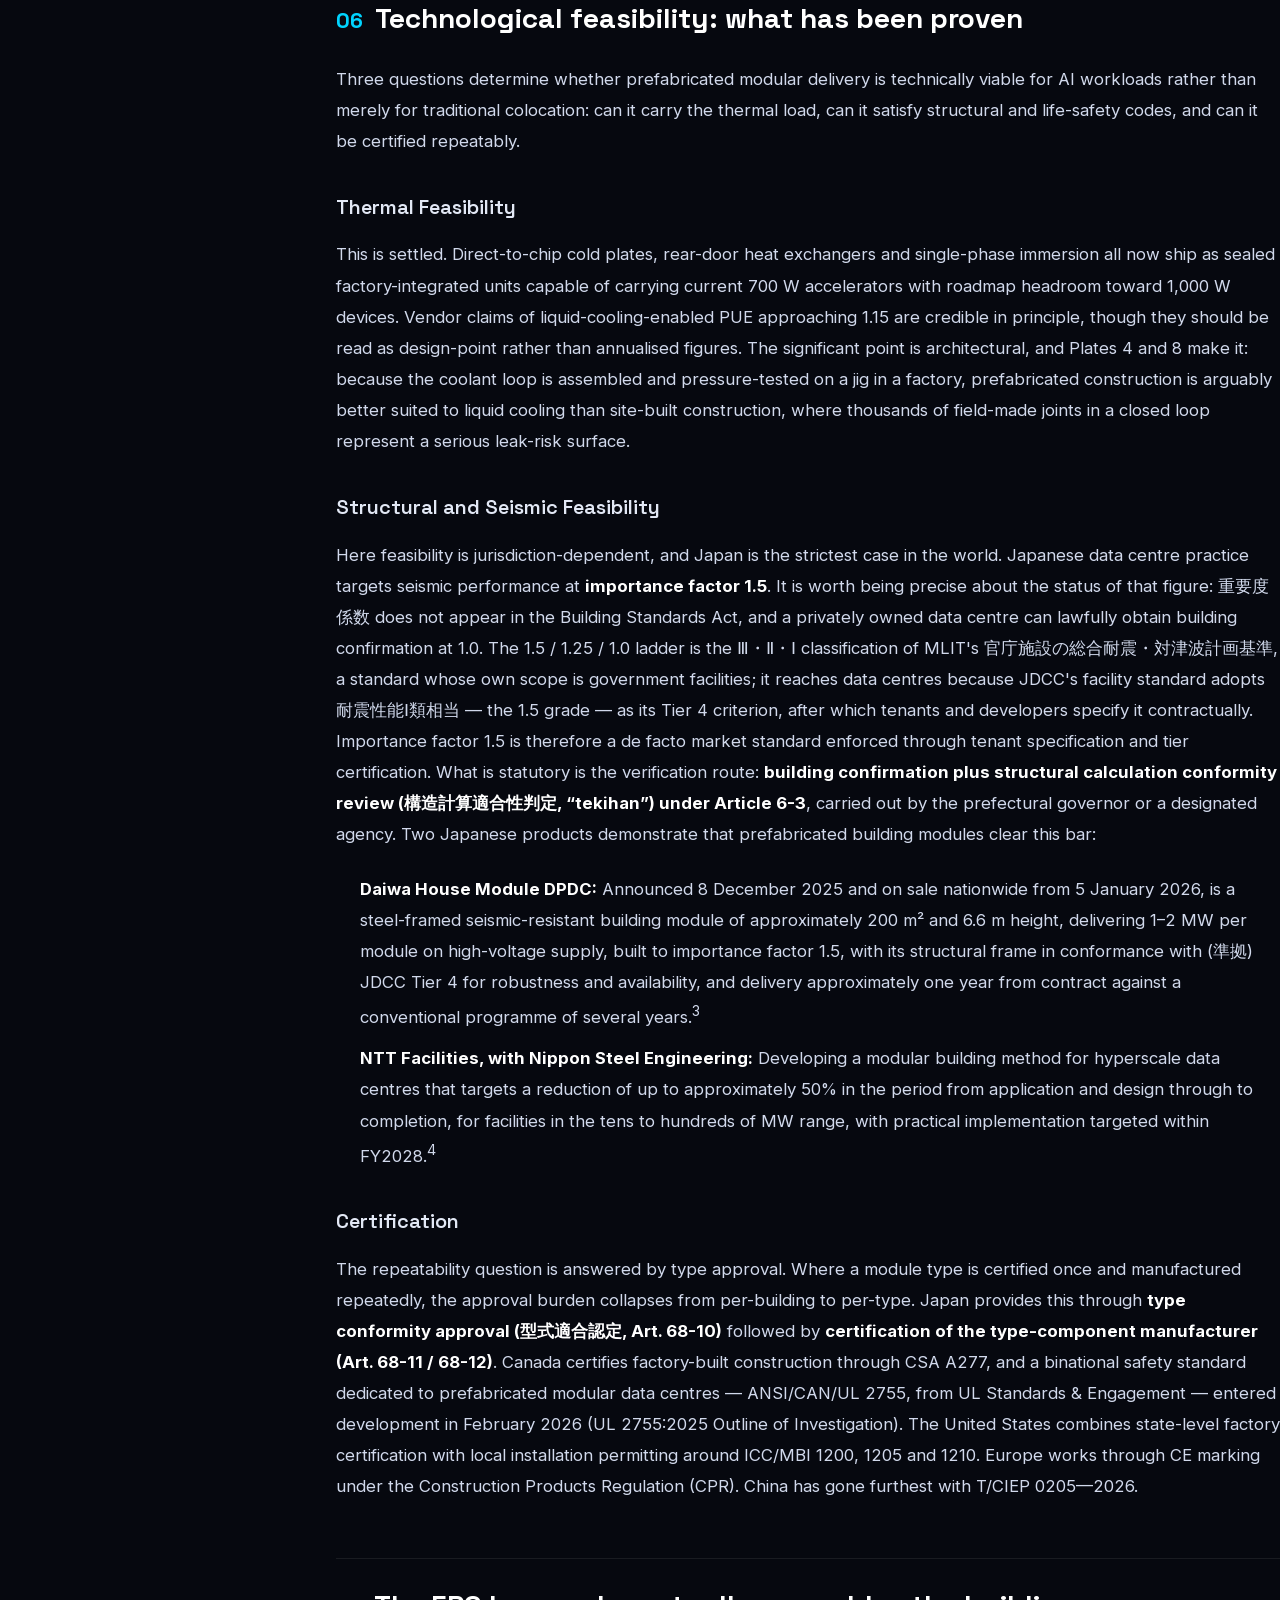
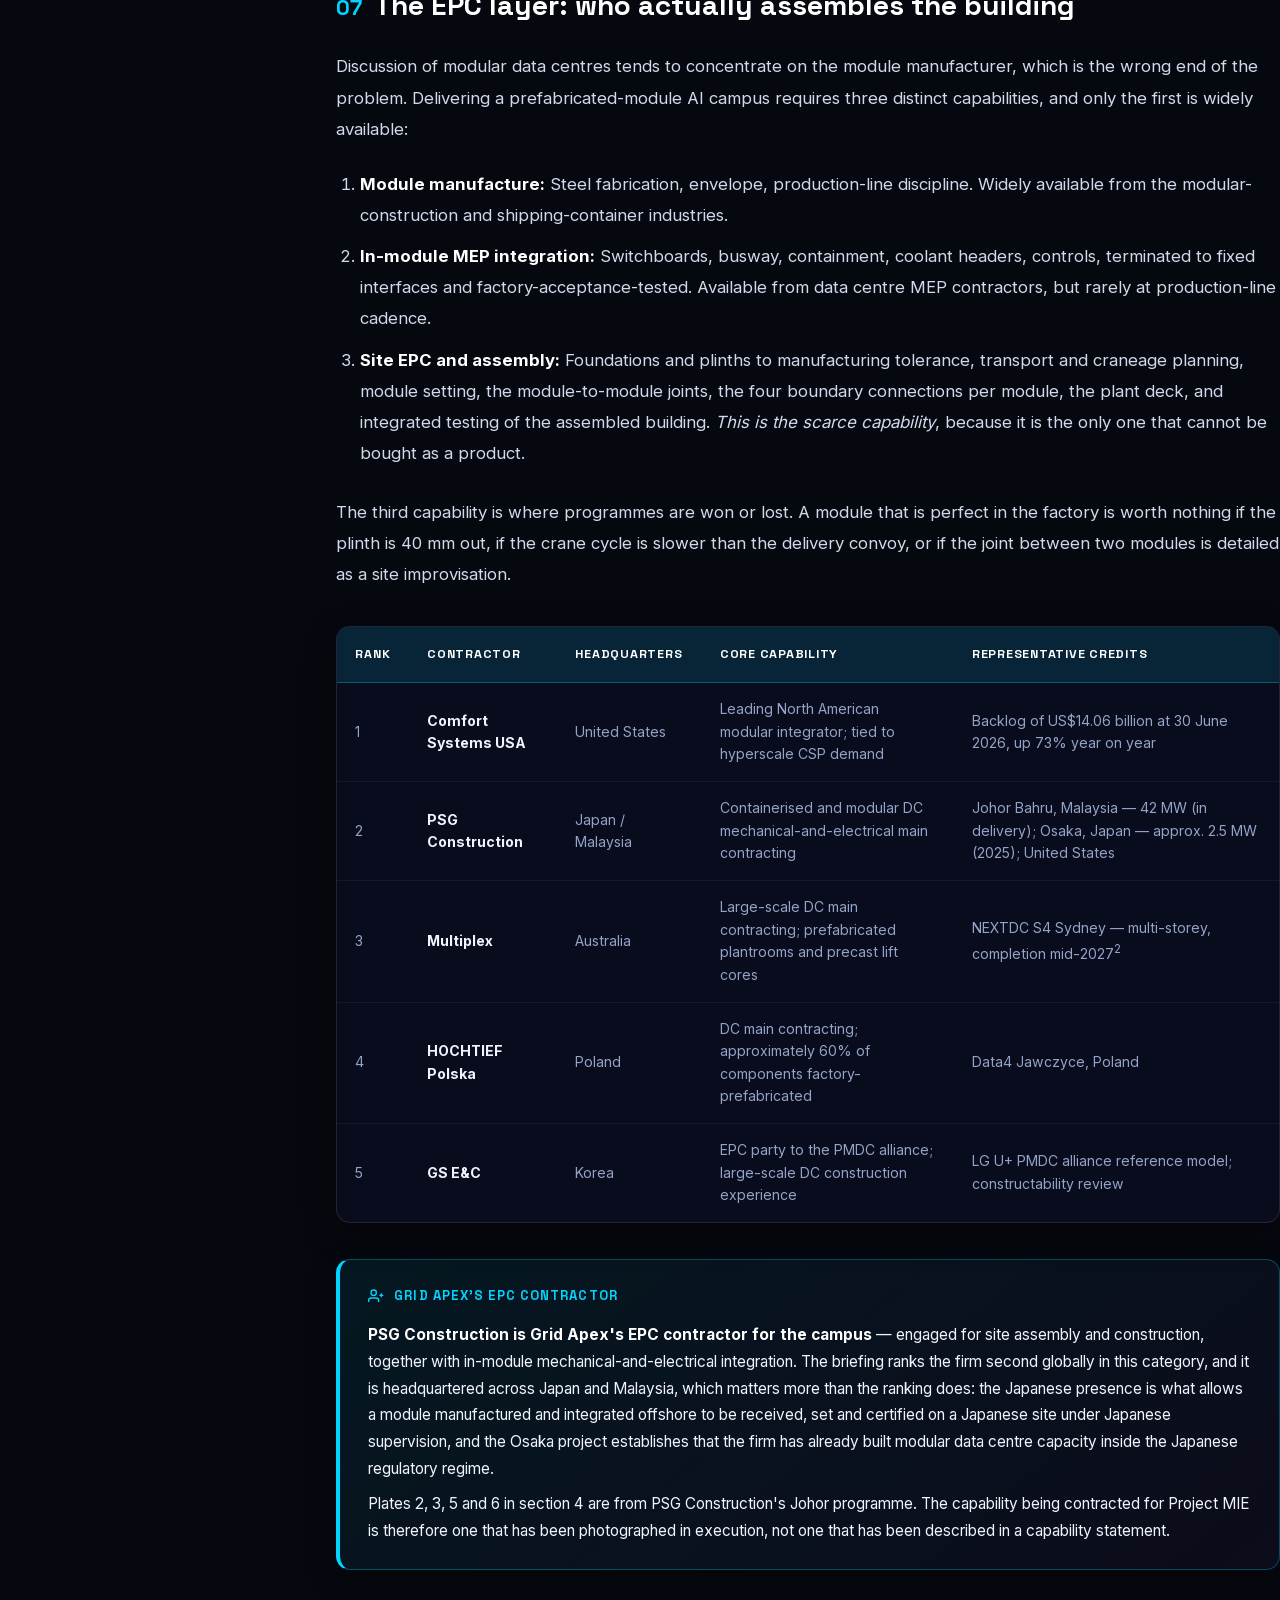
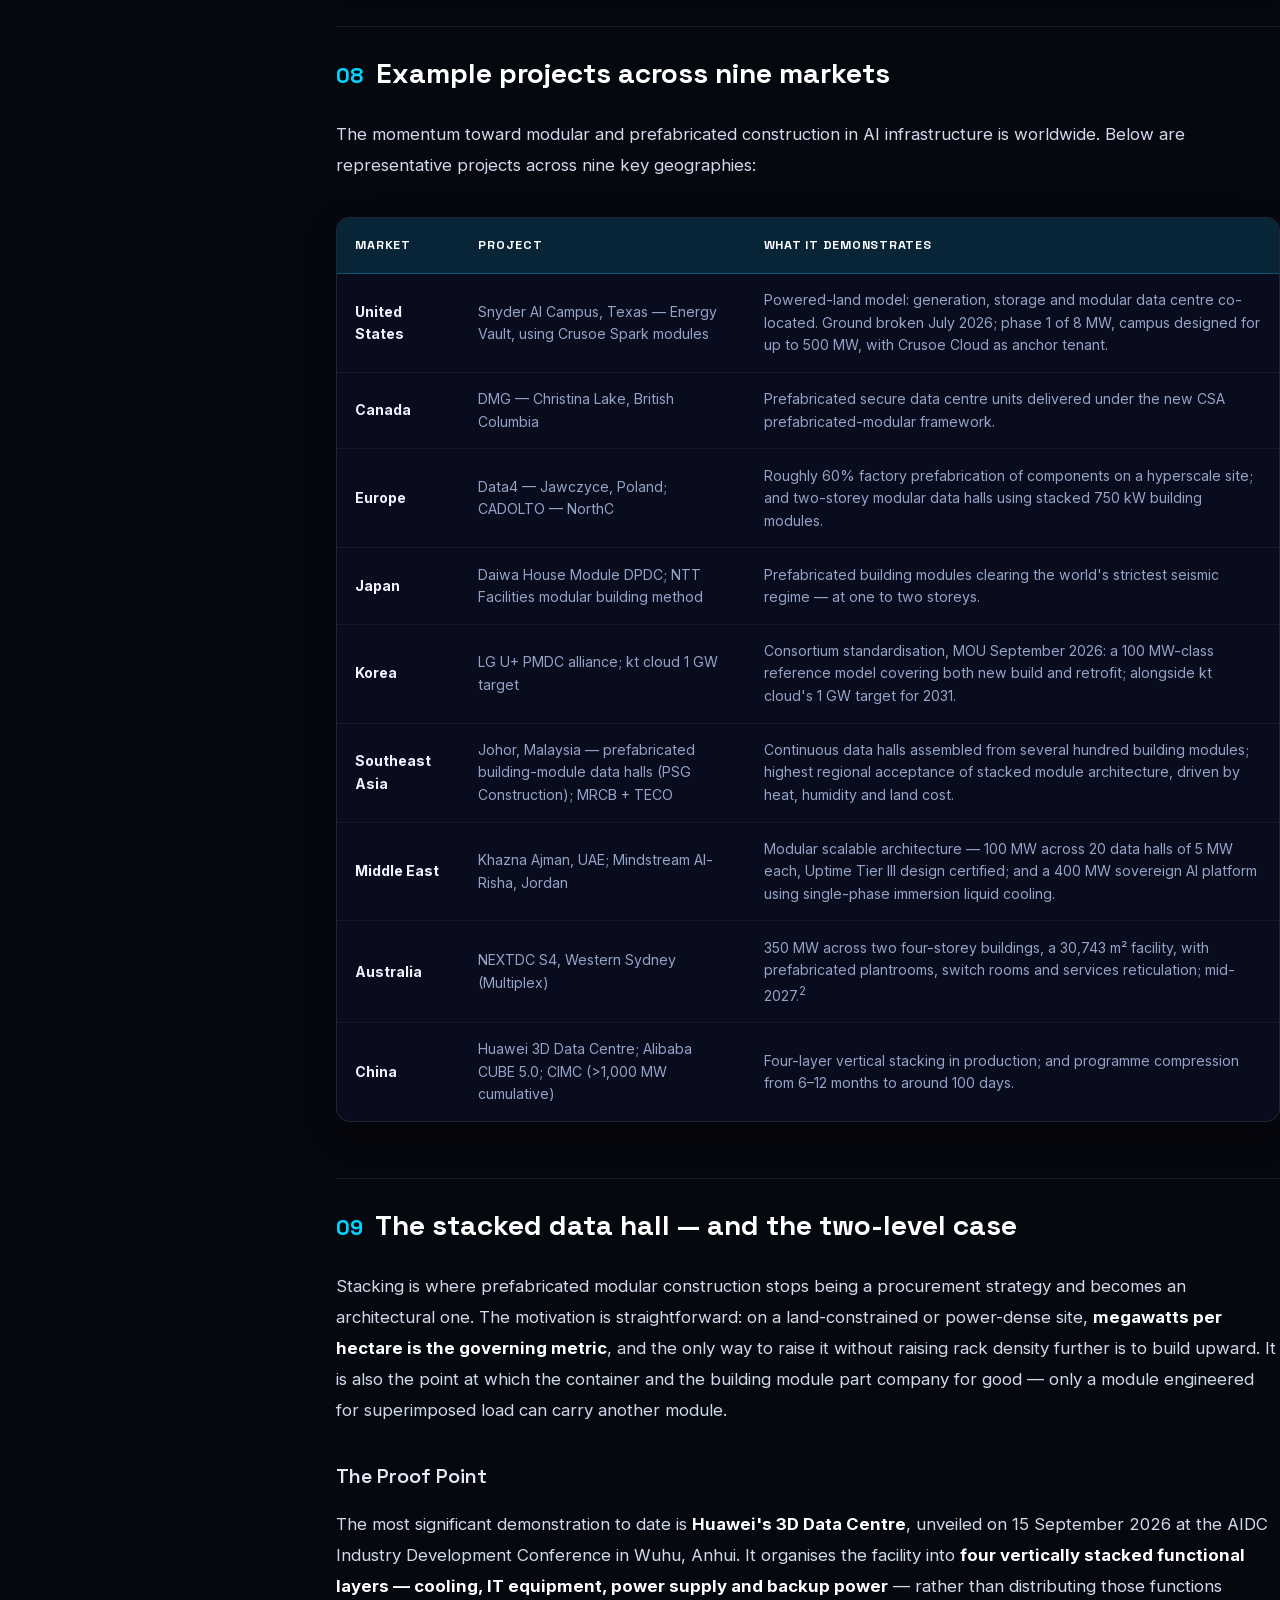
==== commit 64471651: "Update article delivery speed metric to ~6 months vs 24+ months Co-Authored-By: Claude Opus 5.5 <nor" ====
--- a/article-prefabricated-modules-ai-datacentres.html
+++ b/article-prefabricated-modules-ai-datacentres.html
@@ -150,7 +150,7 @@
           </div>
           <div class="spec-metric">
             <span class="label">Delivery Speed:</span>
-            <span class="val">~12 Months vs 36+ Months</span>
+            <span class="val">~6 Months vs 24+ Months</span>
           </div>
         </div>
 
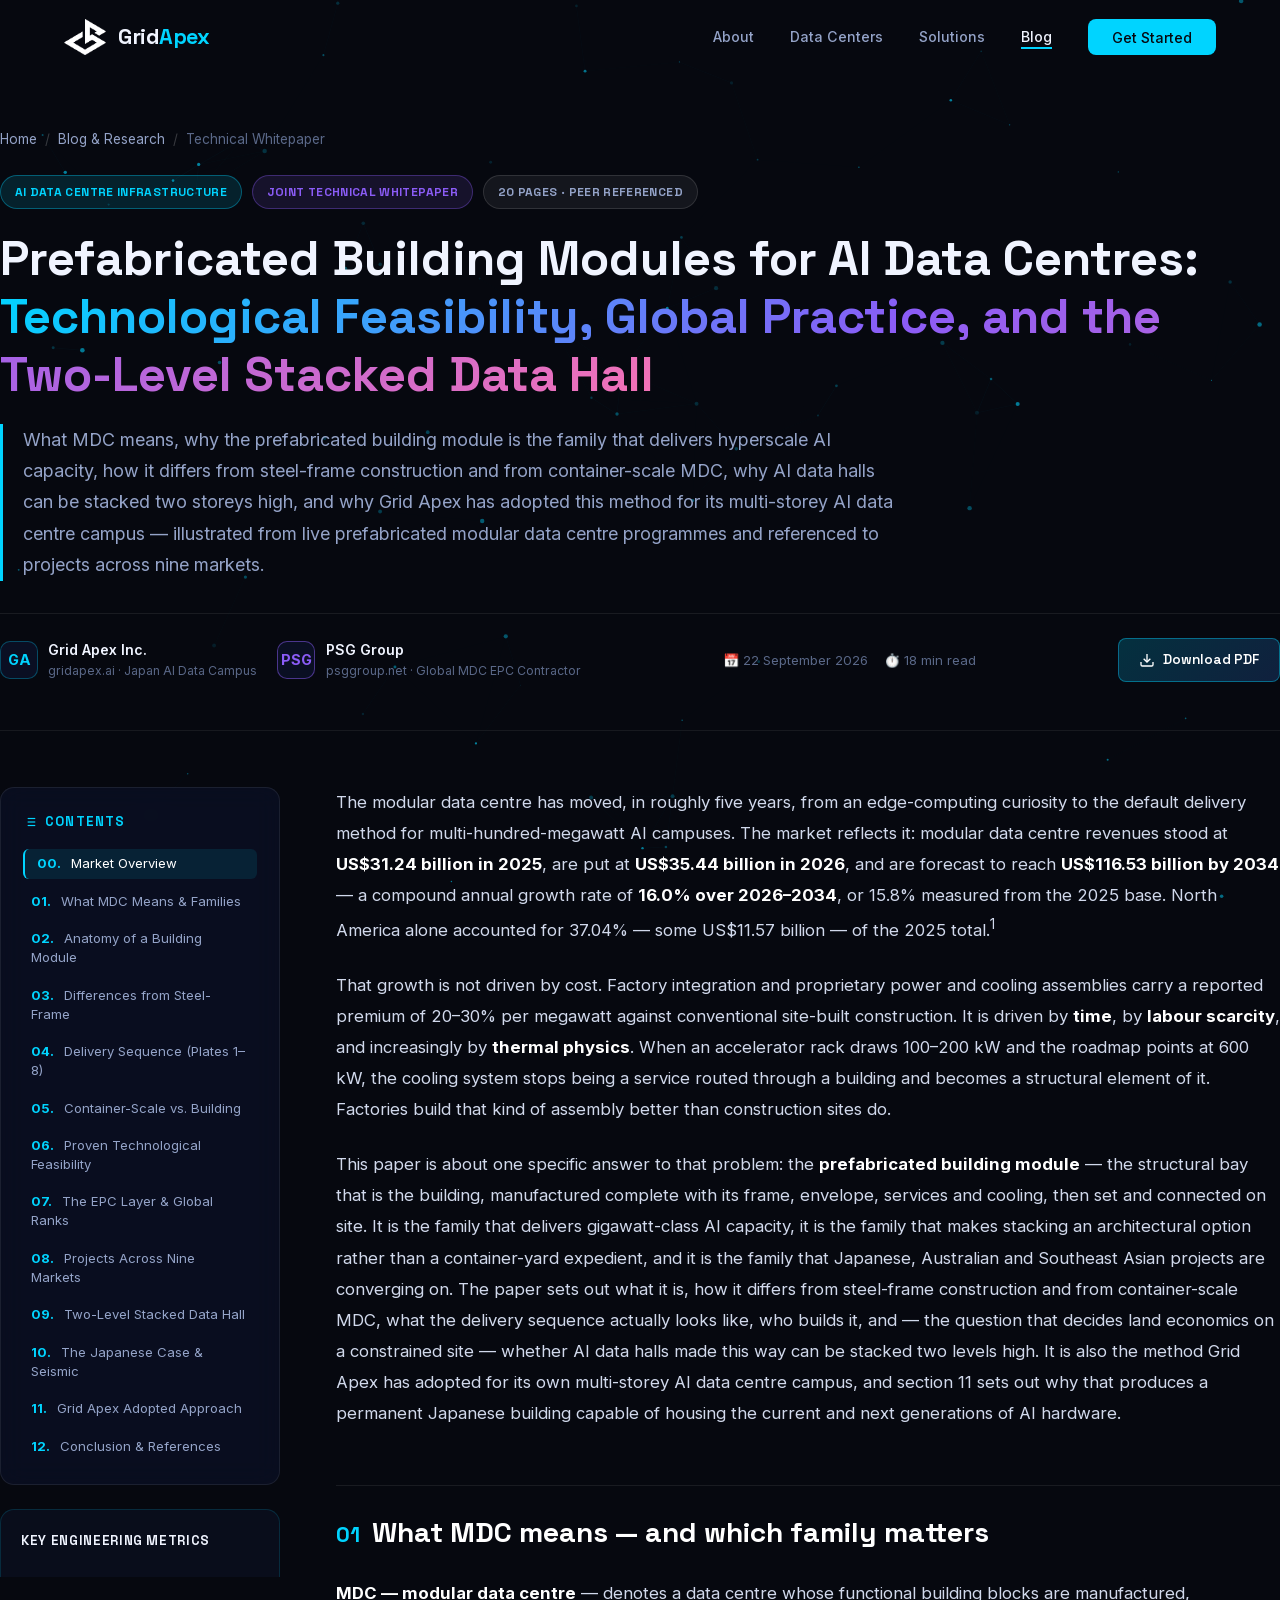
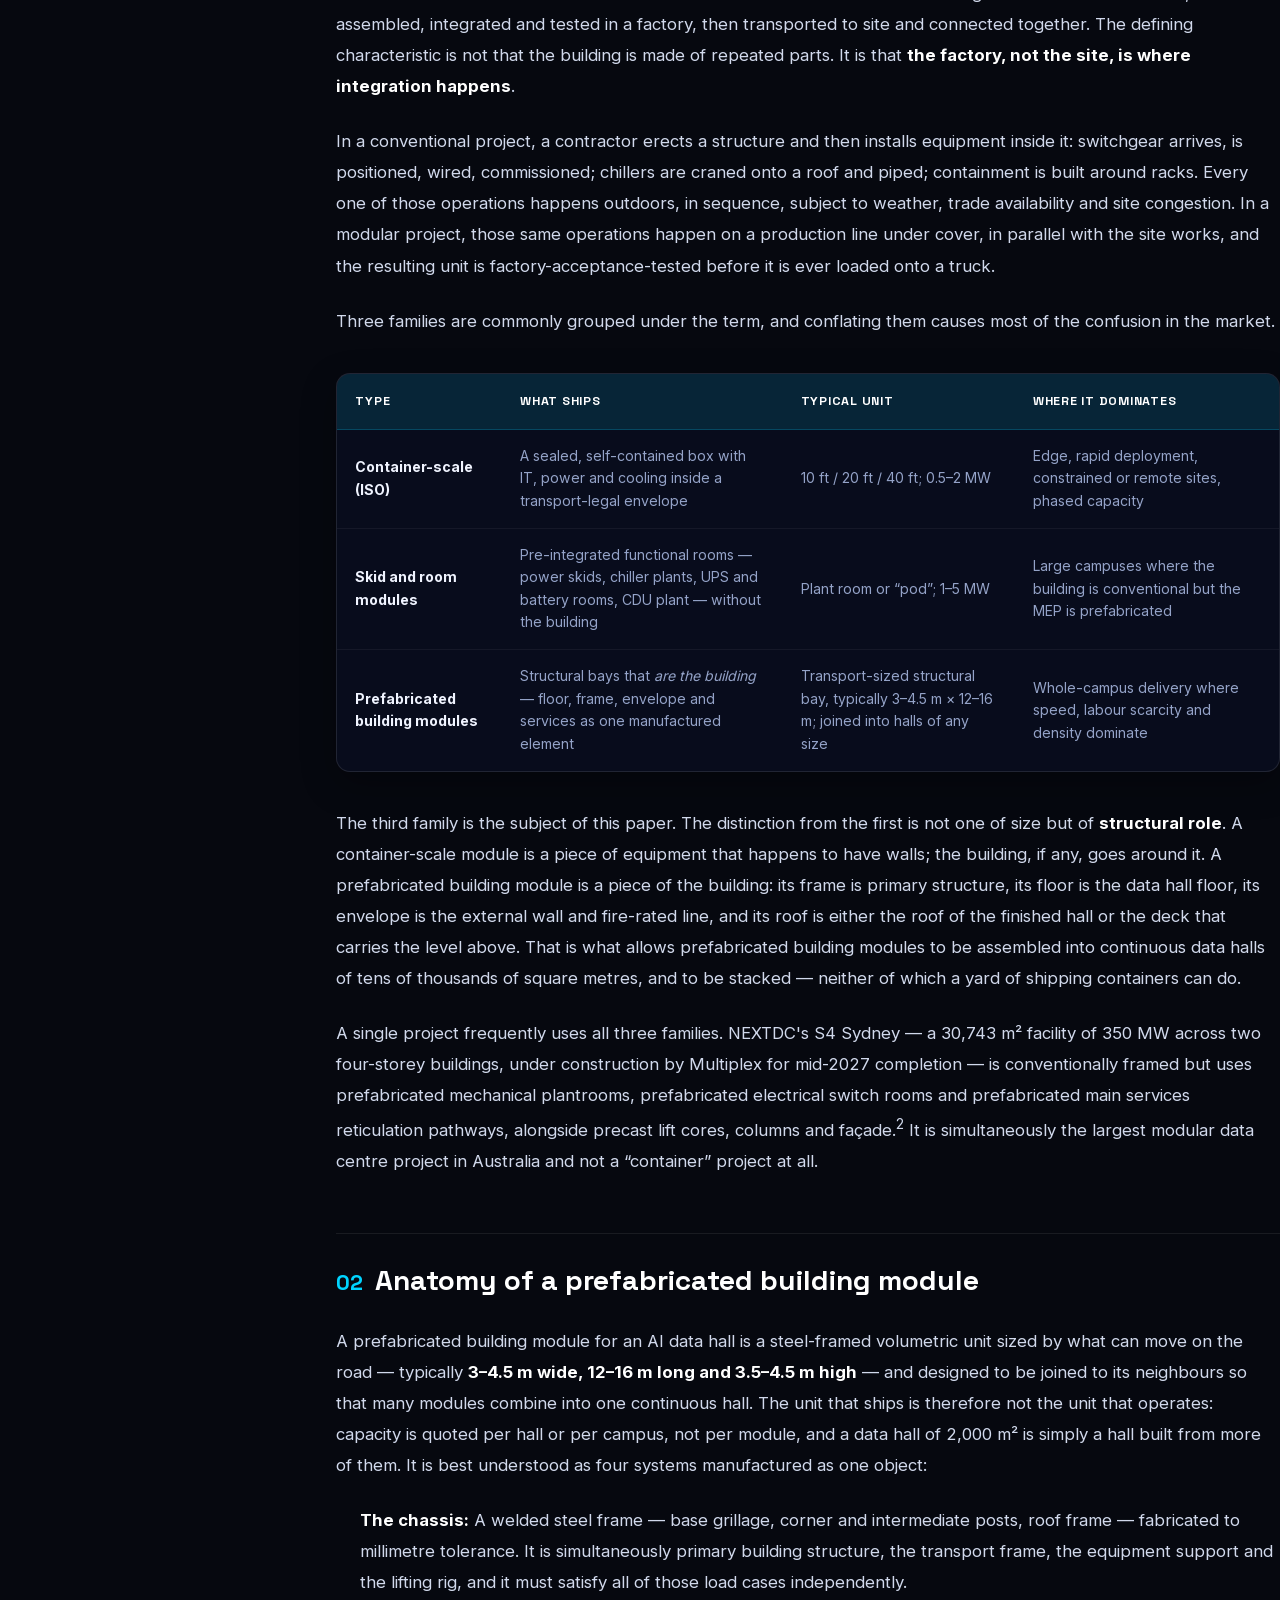
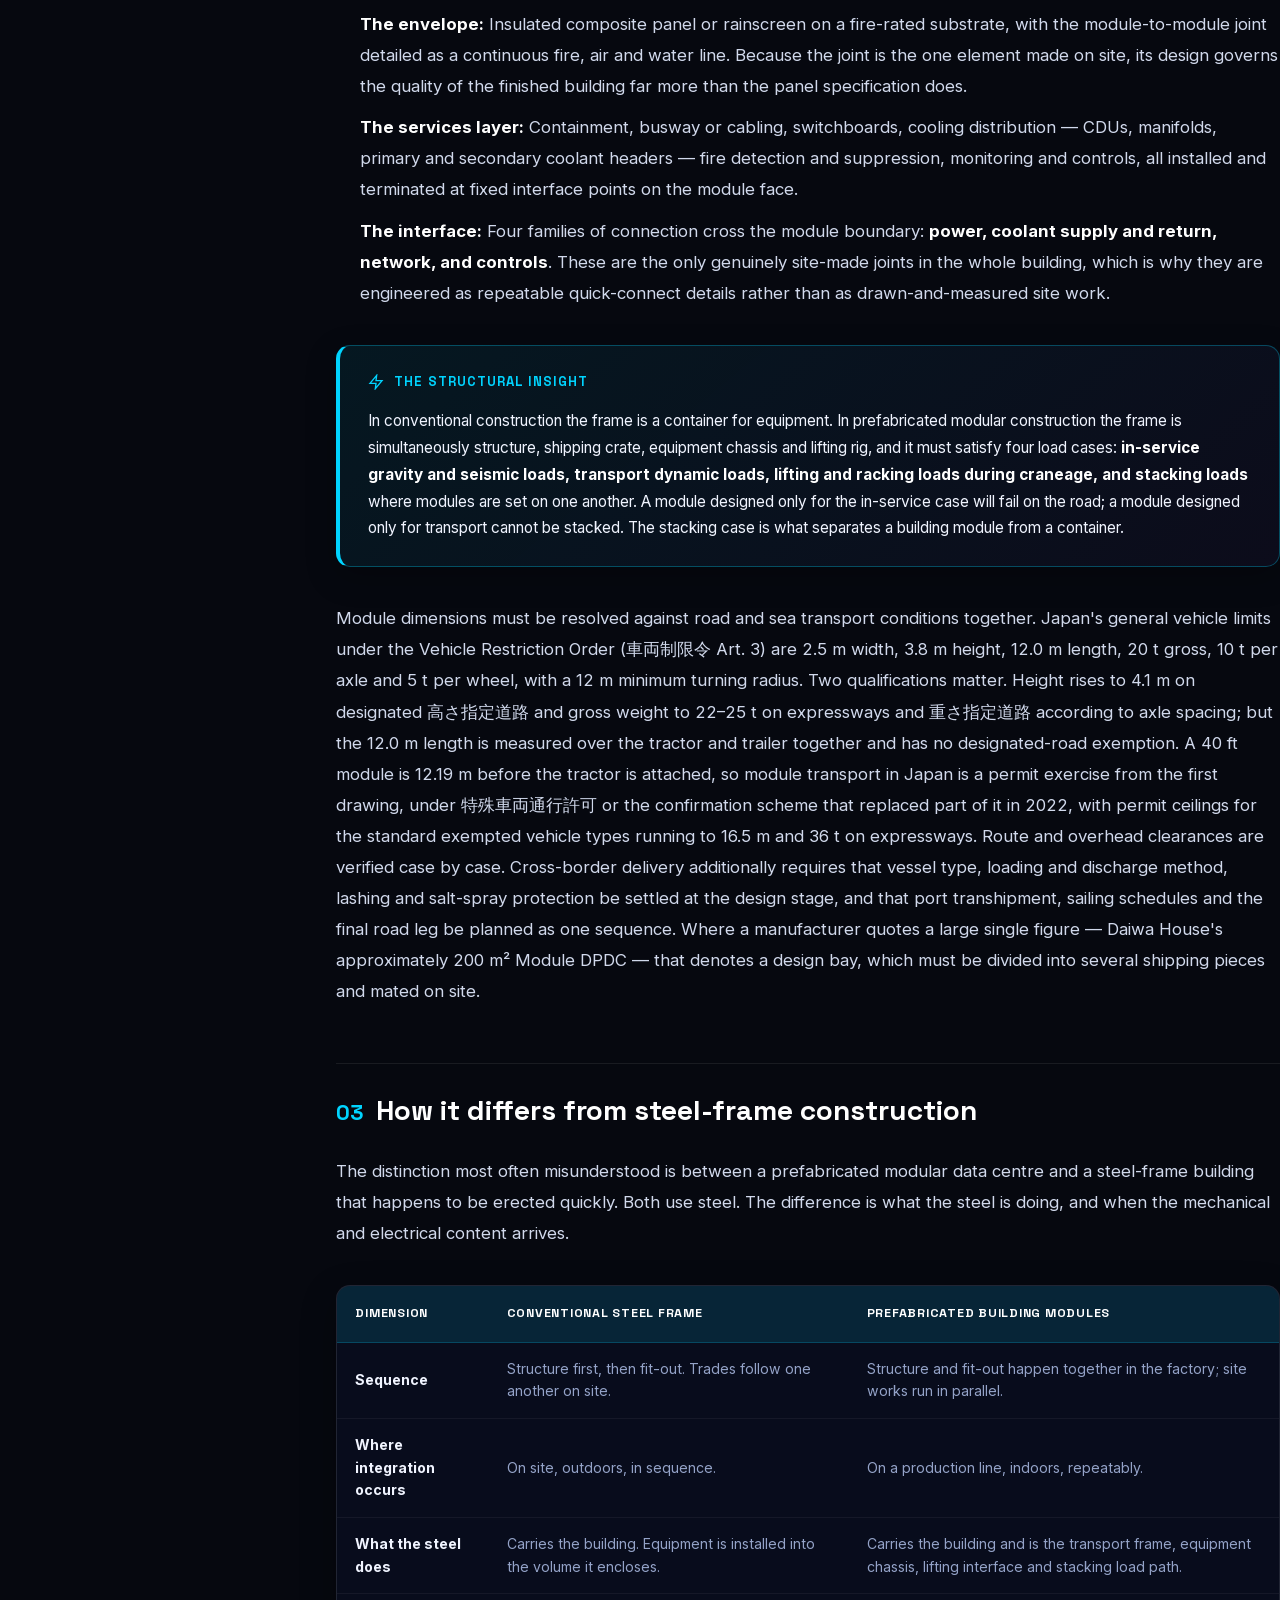
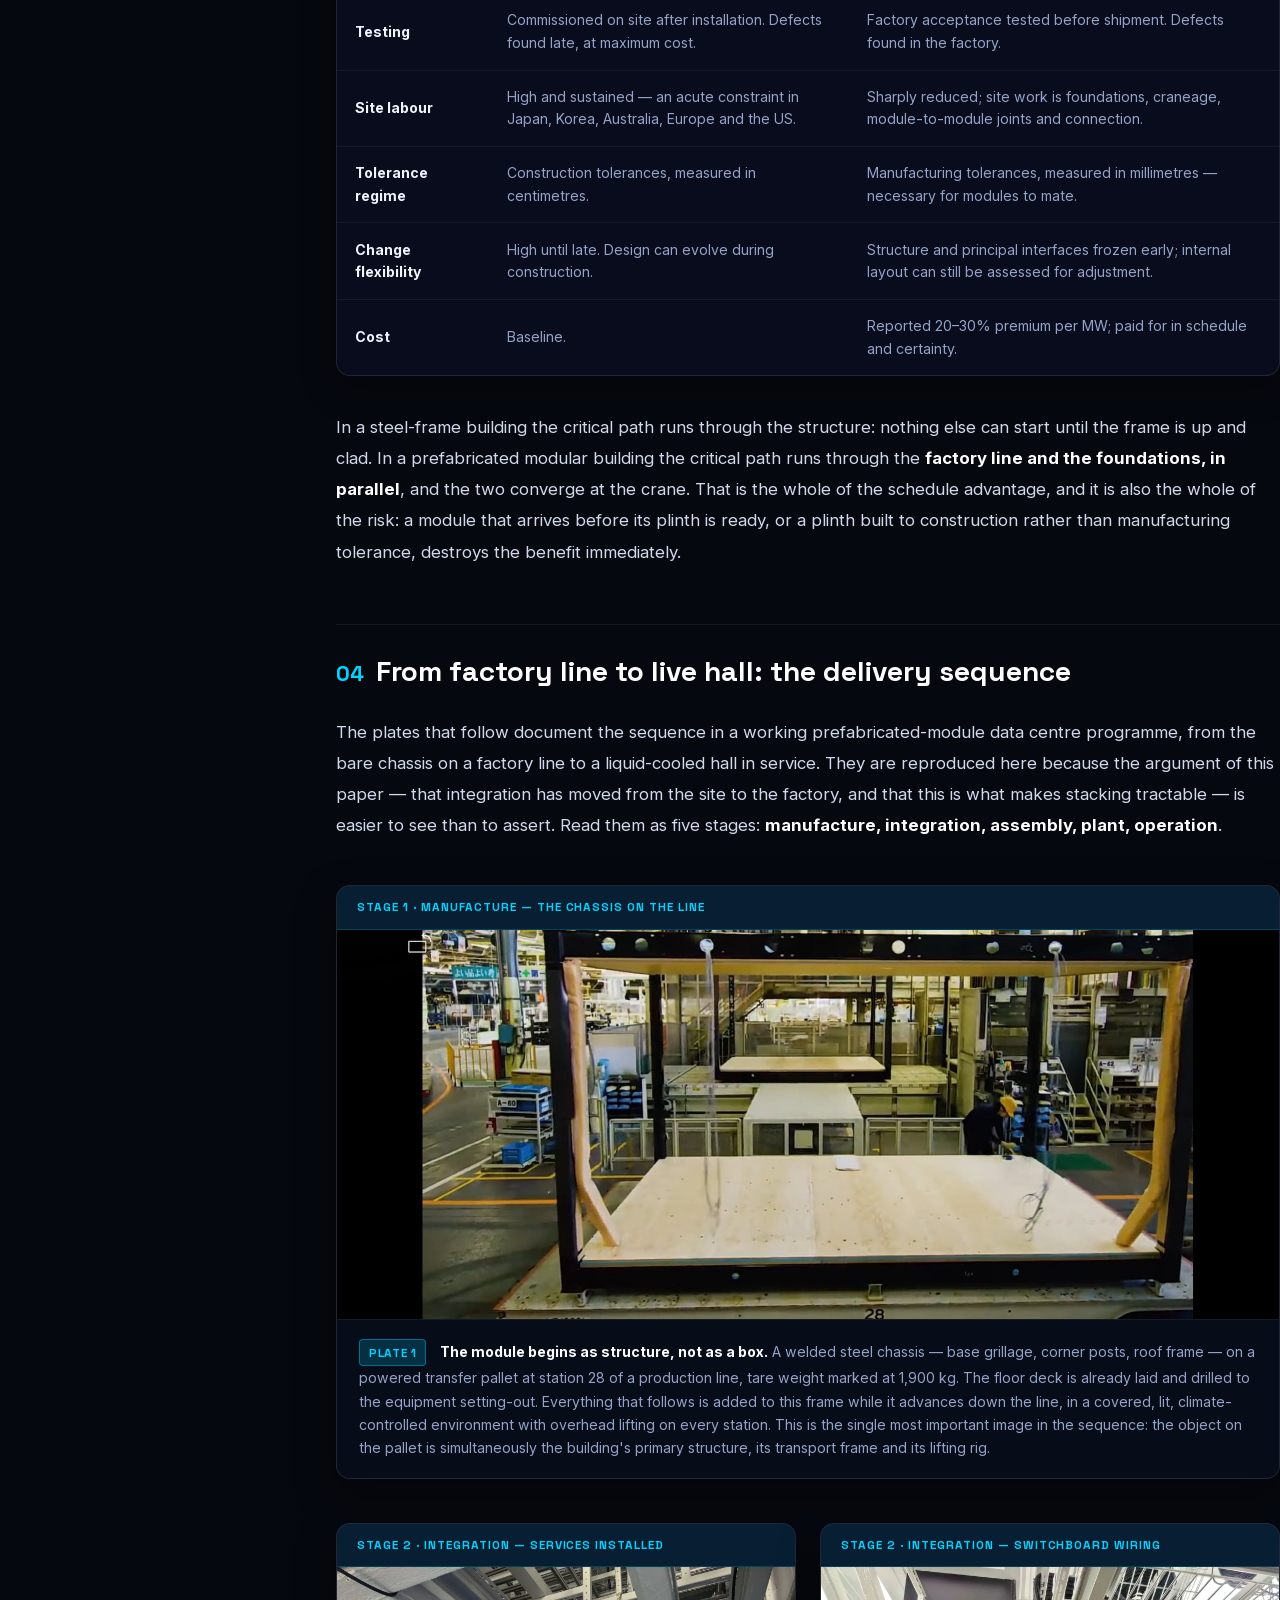
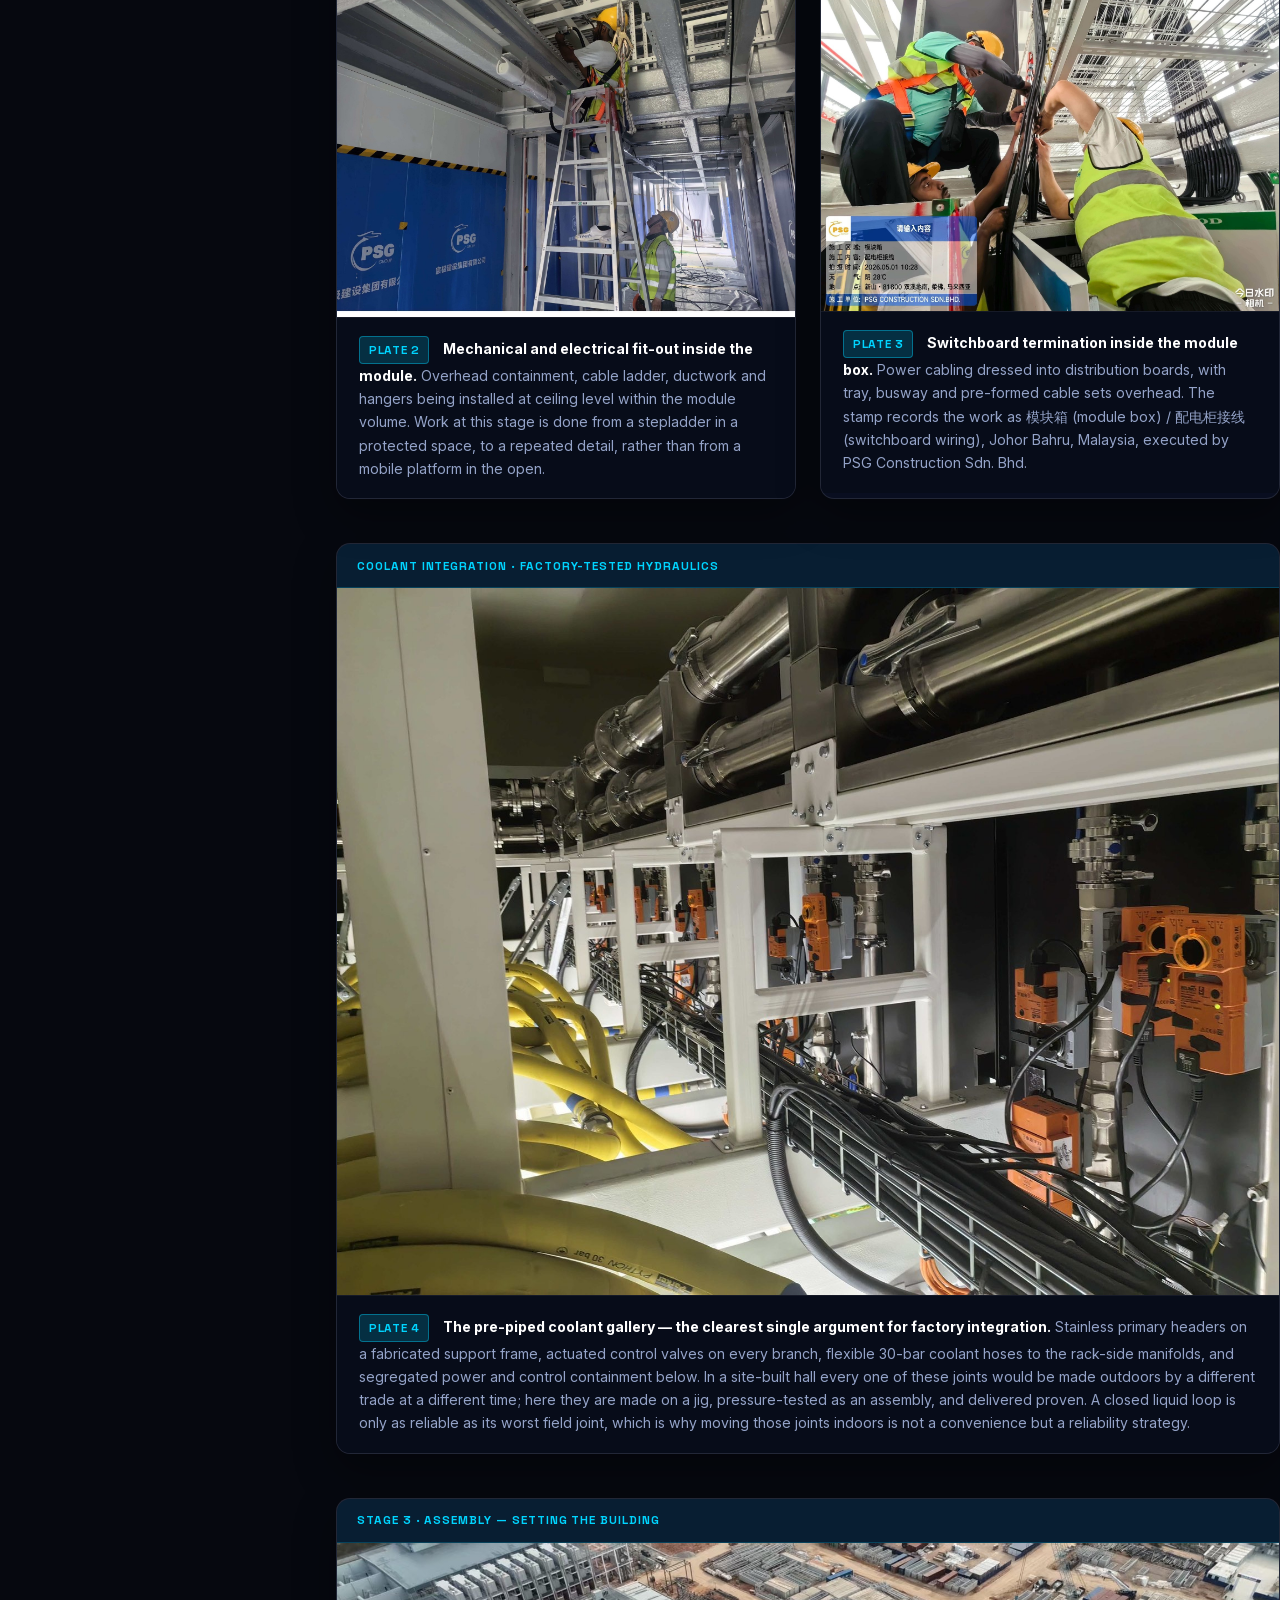
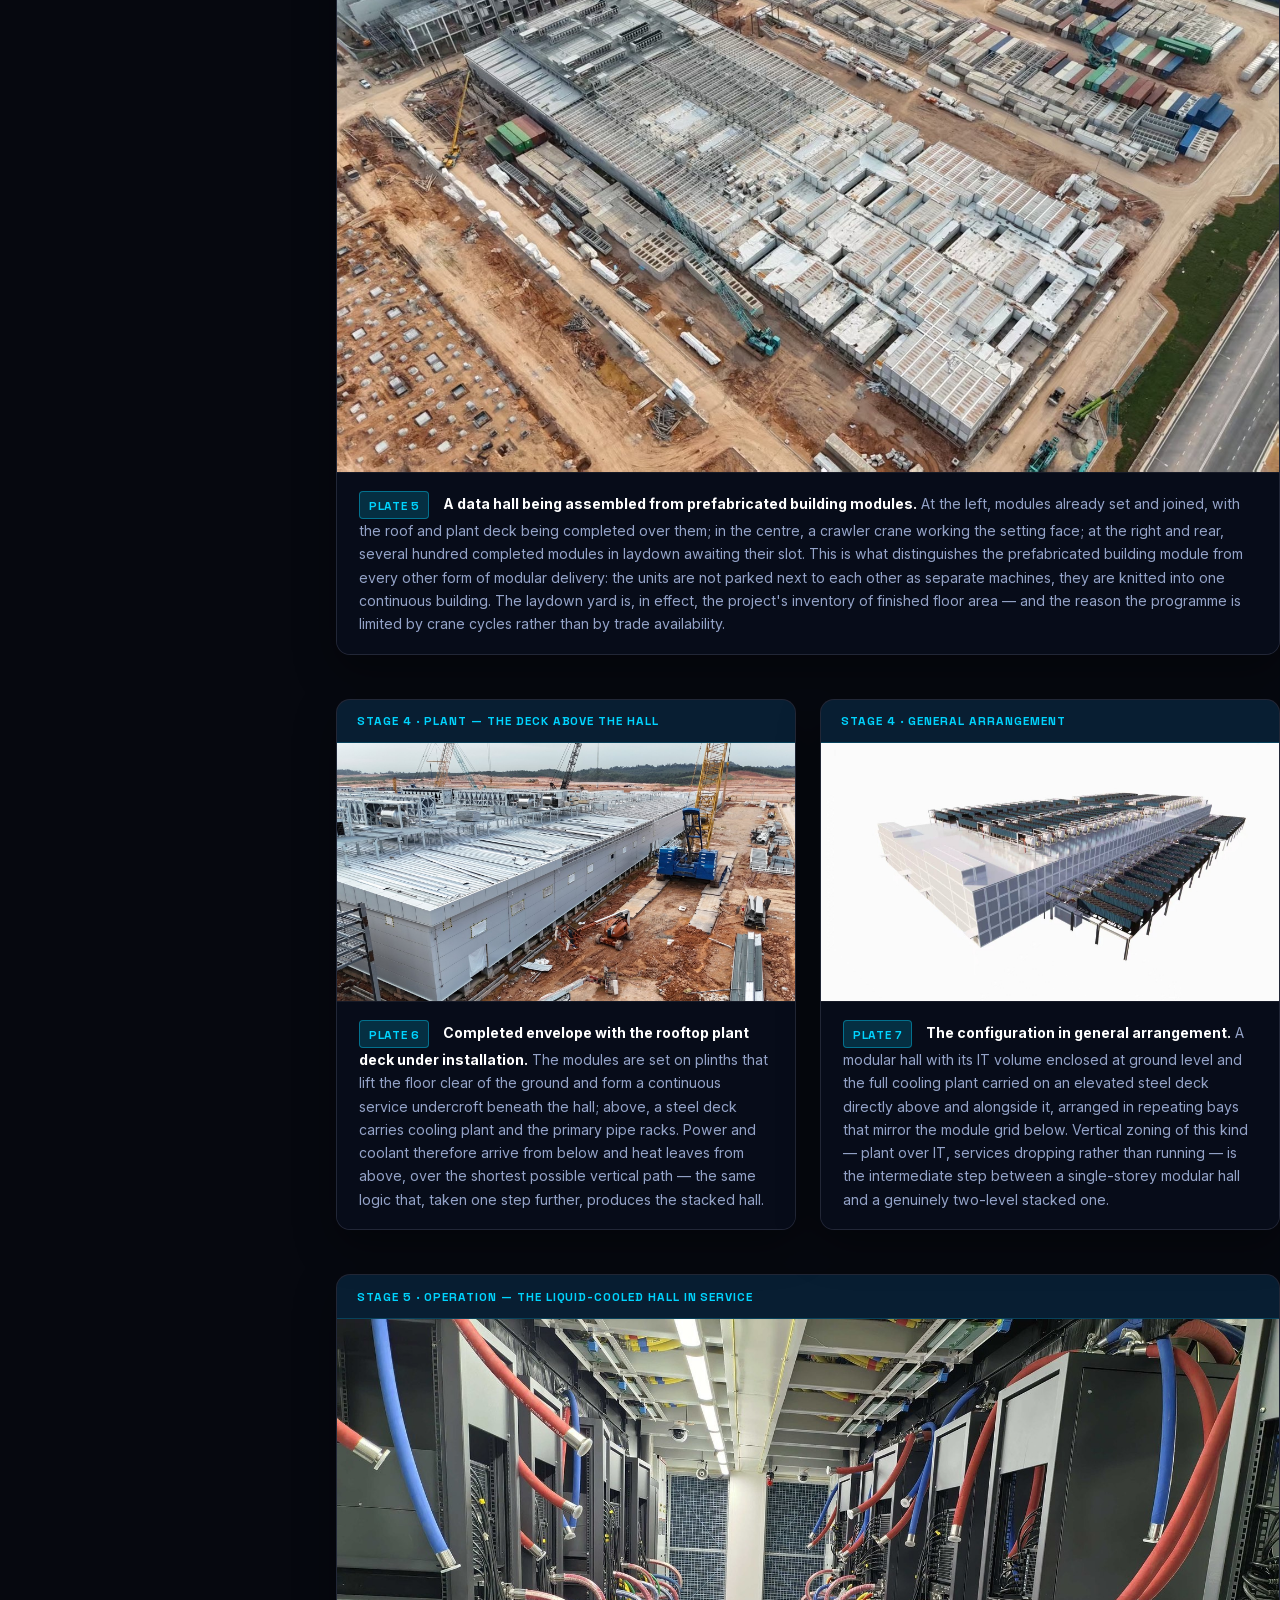
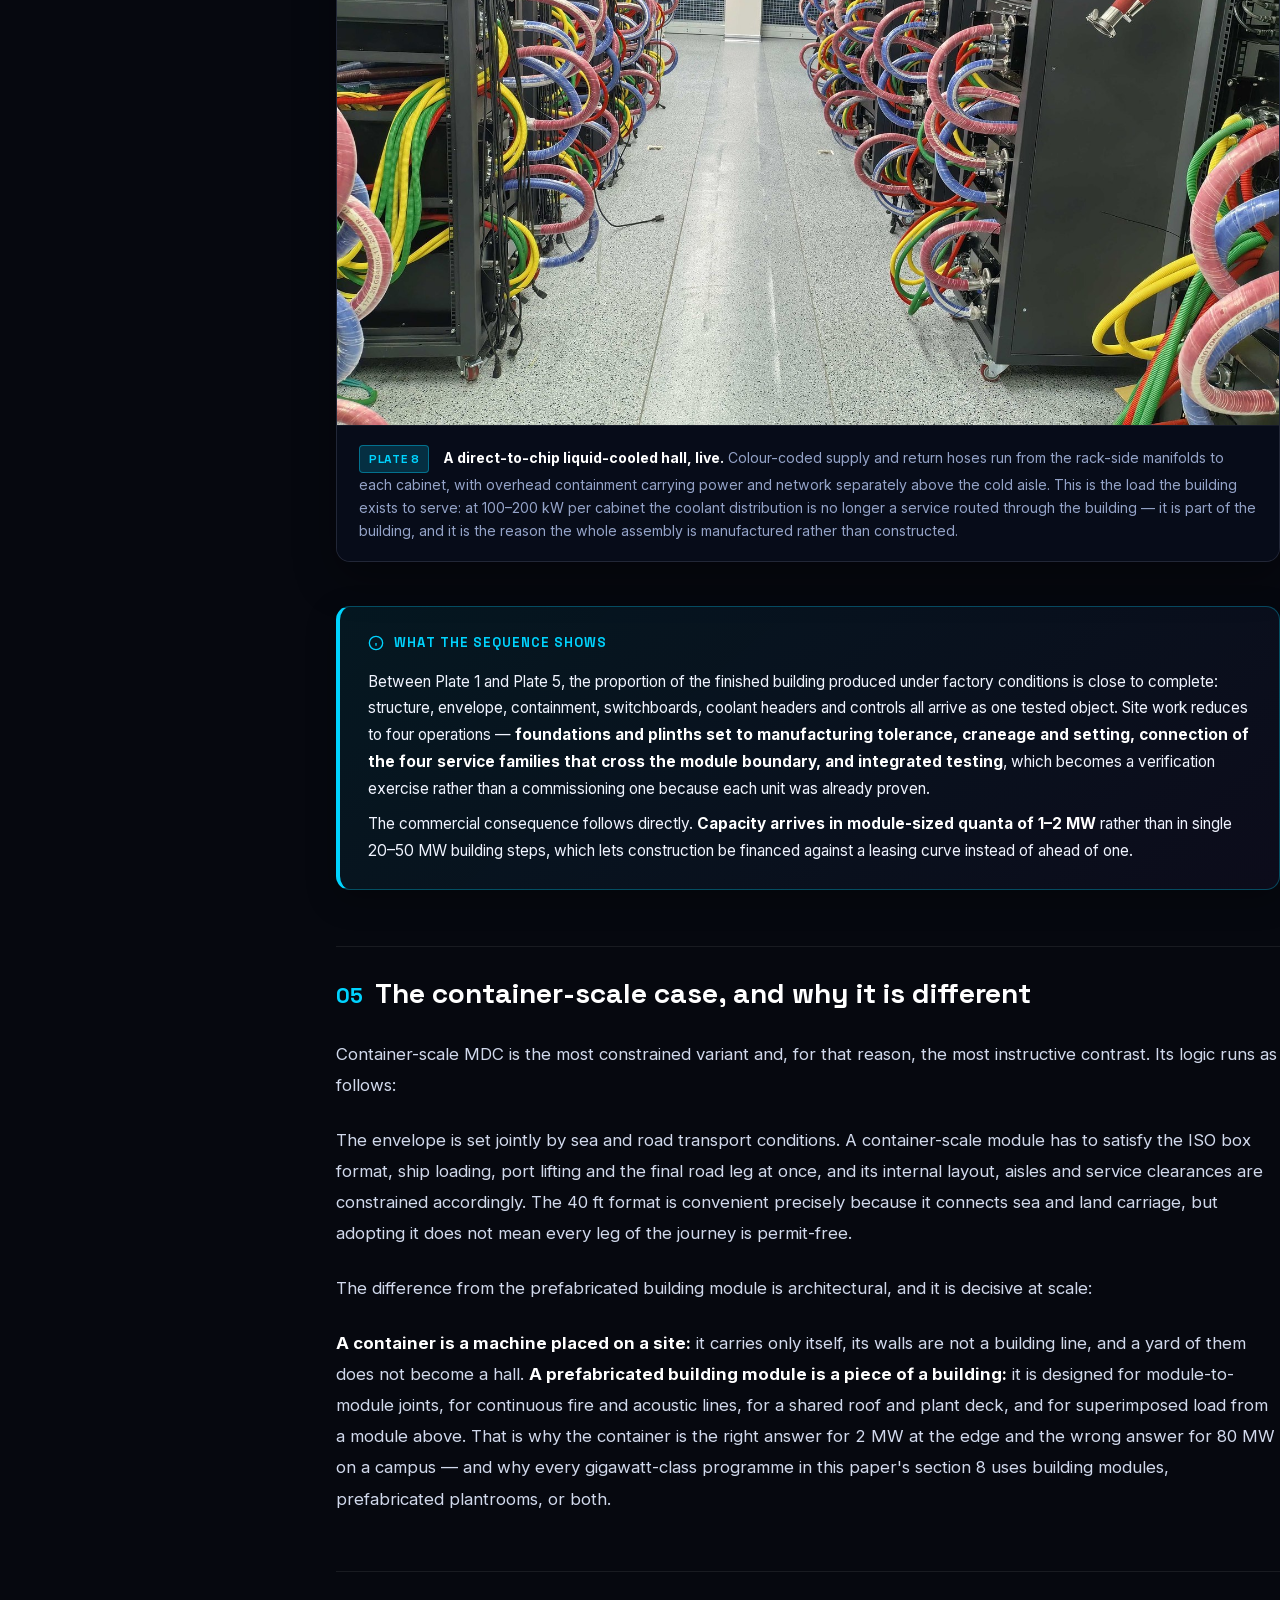
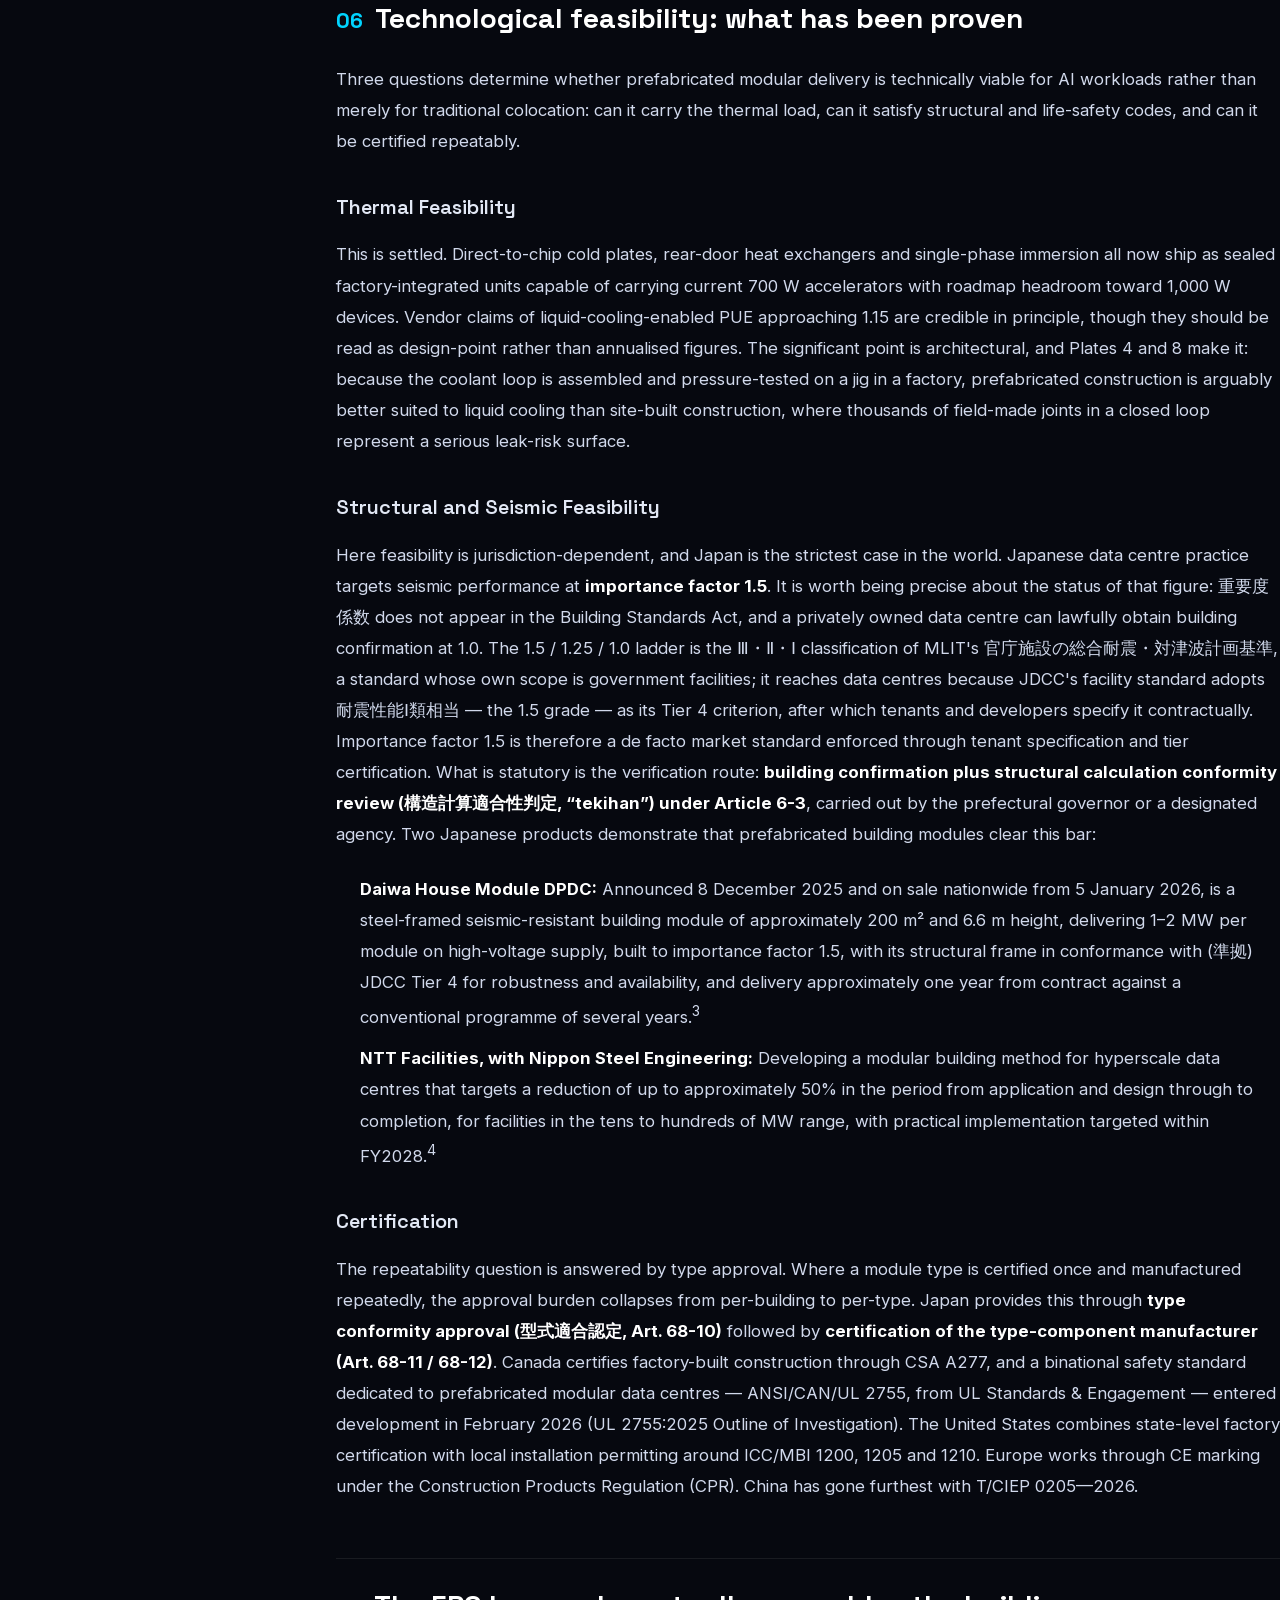
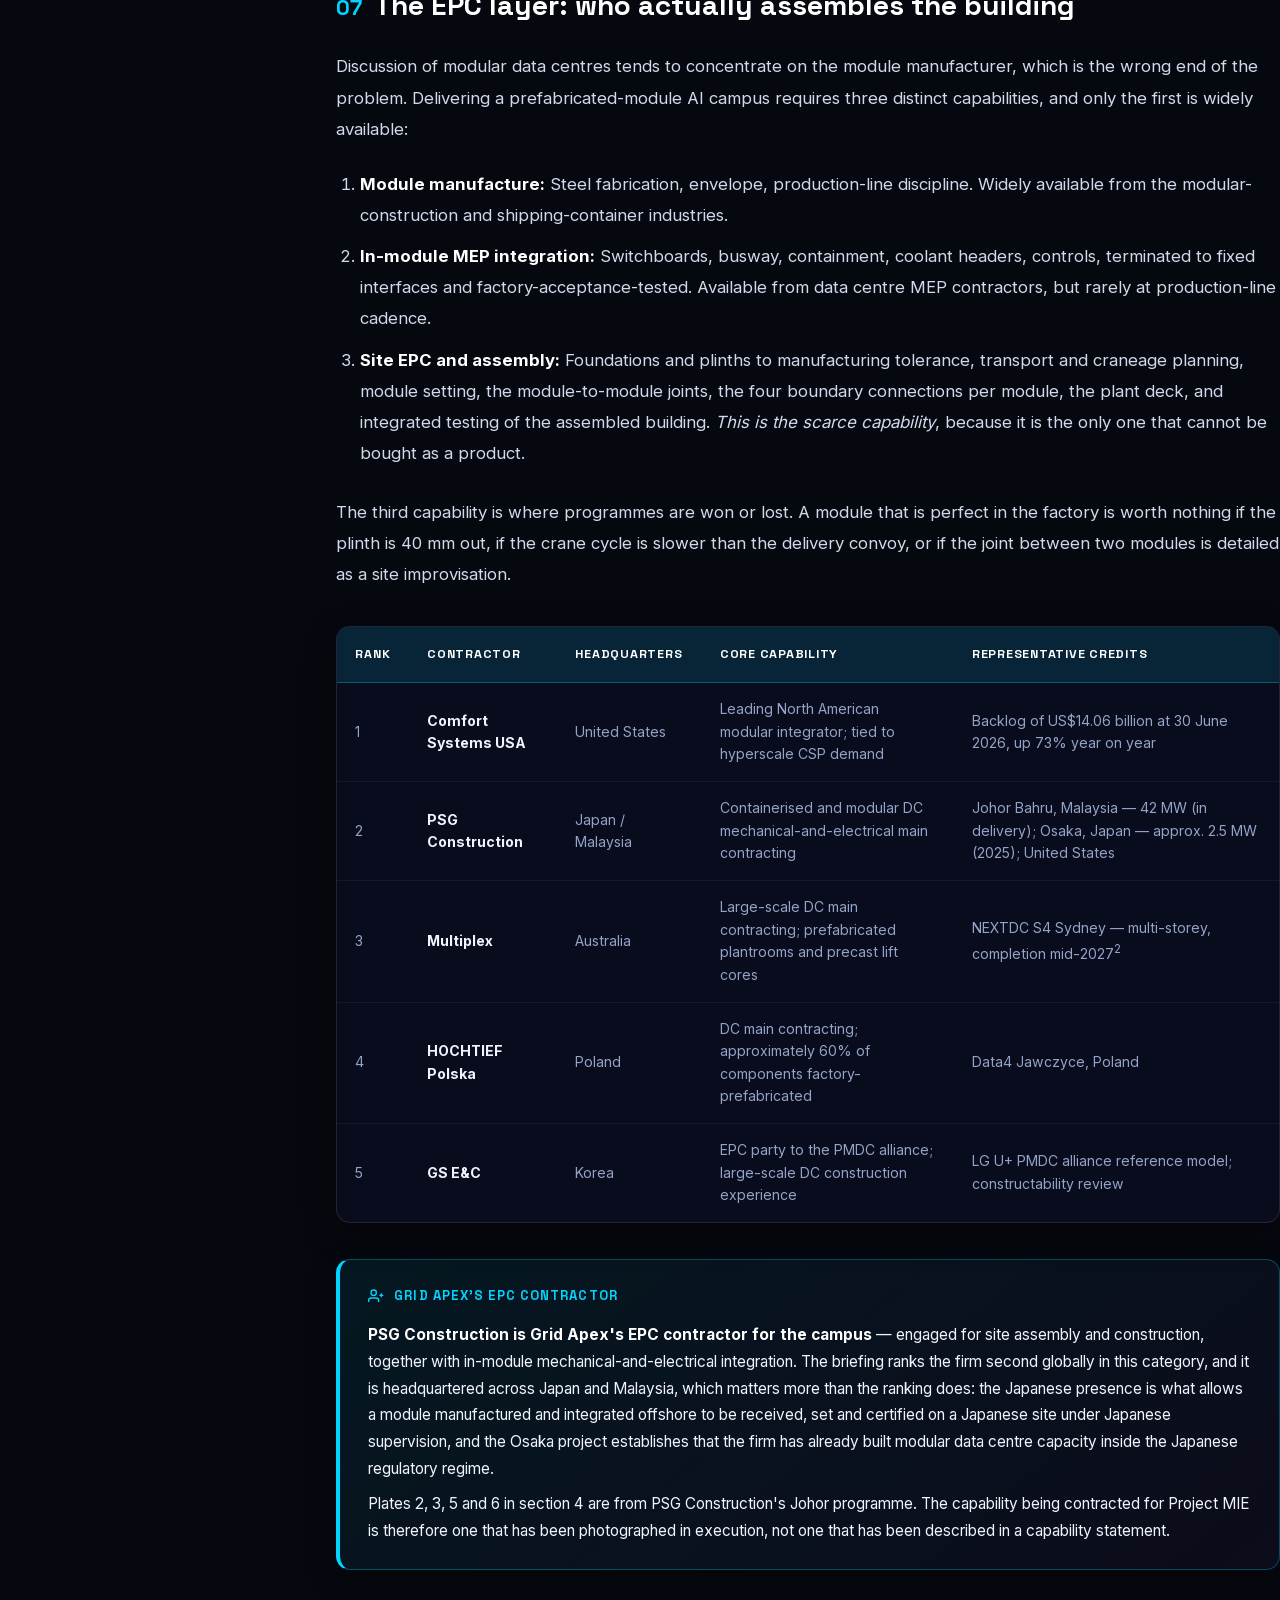
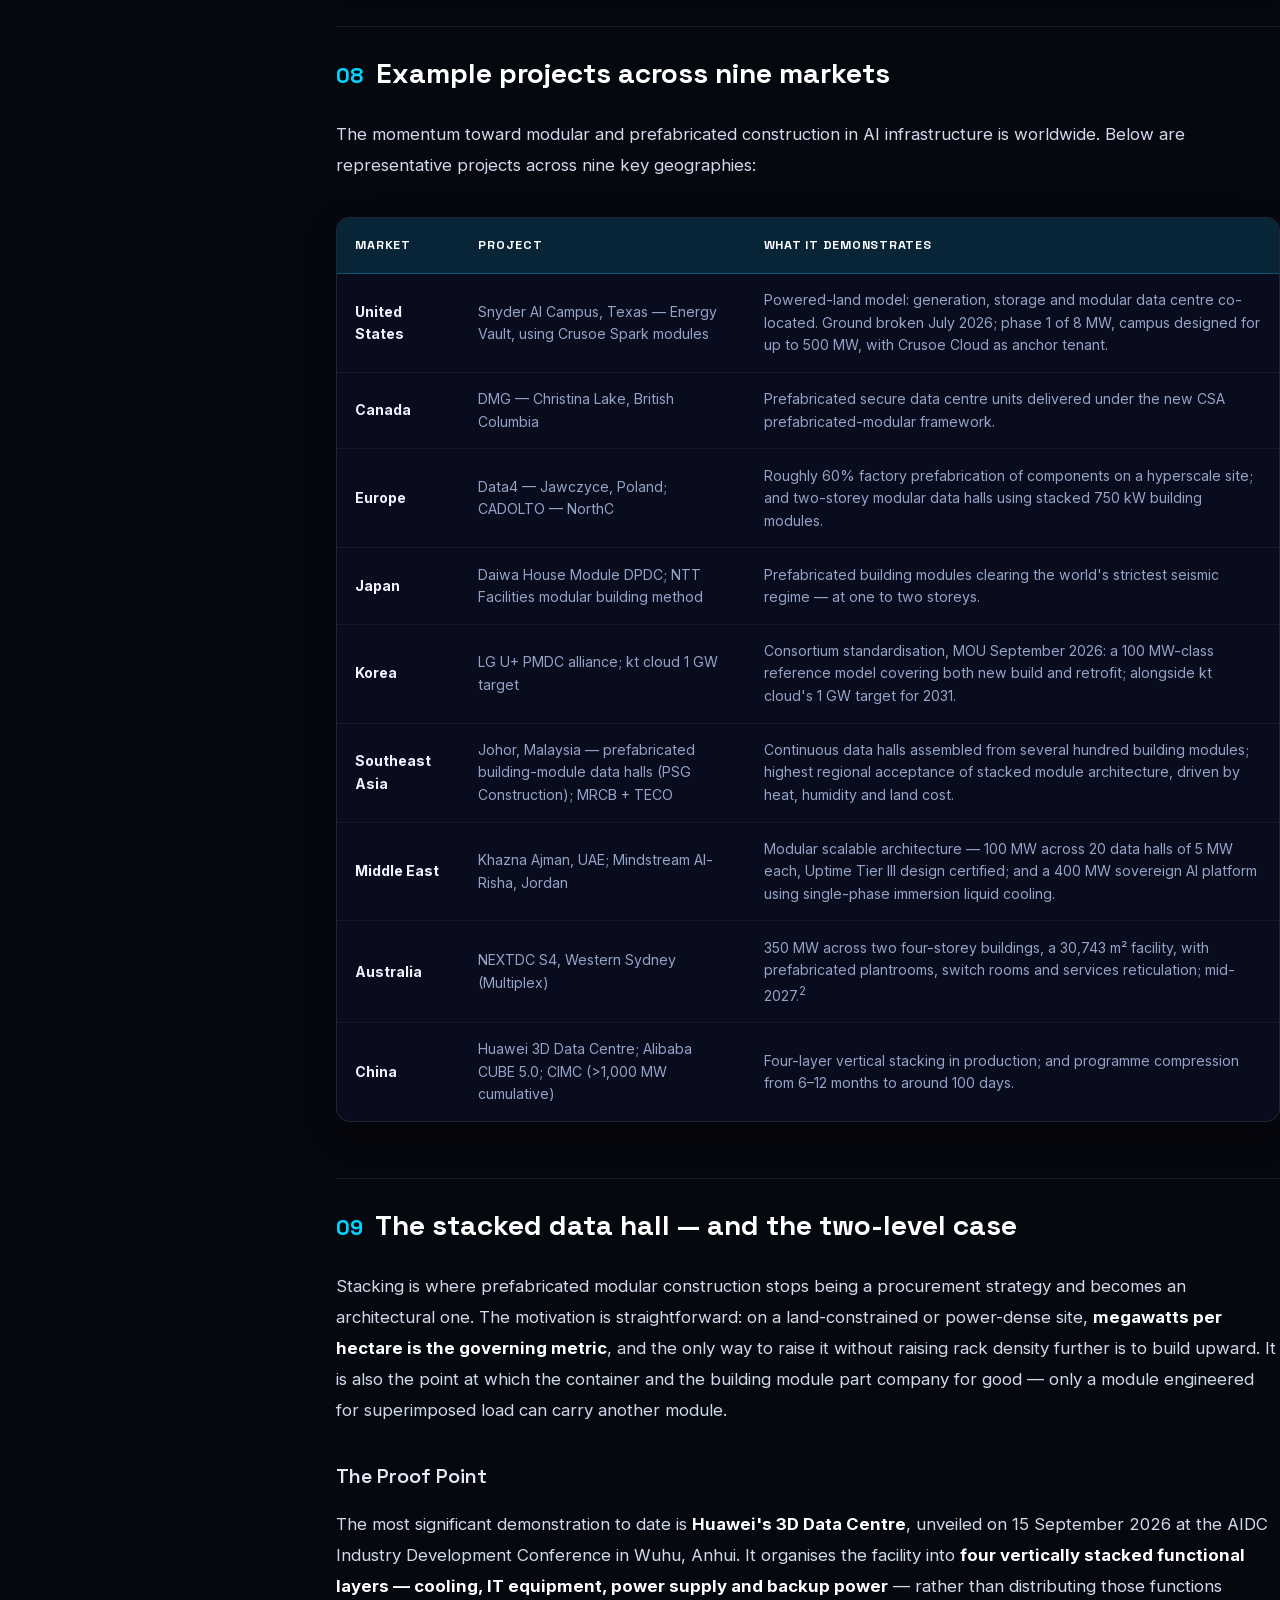
==== commit e3d7f5ab: "Revert "Update article delivery speed metric to ~6 months vs 24+ months" This reverts commit 6447165" ====
--- a/article-prefabricated-modules-ai-datacentres.html
+++ b/article-prefabricated-modules-ai-datacentres.html
@@ -150,7 +150,7 @@
           </div>
           <div class="spec-metric">
             <span class="label">Delivery Speed:</span>
-            <span class="val">~6 Months vs 24+ Months</span>
+            <span class="val">~12 Months vs 36+ Months</span>
           </div>
         </div>
 
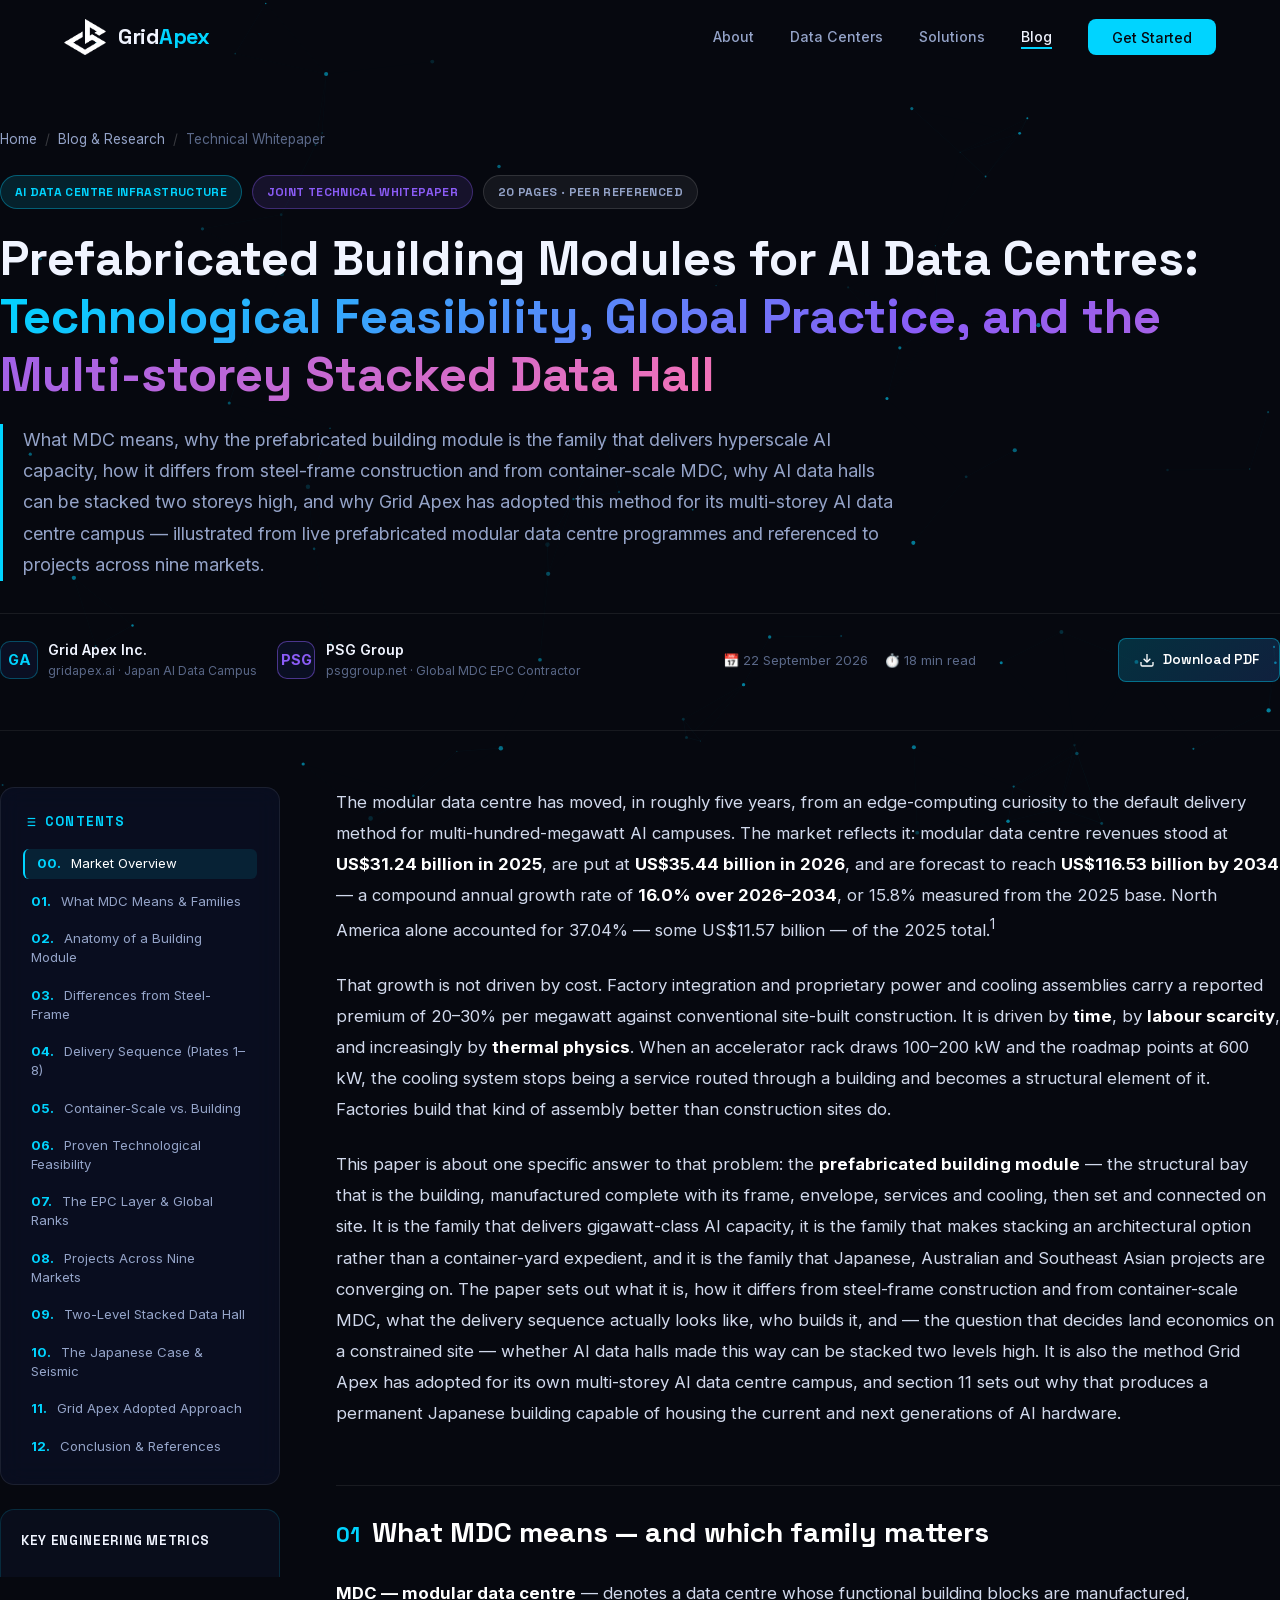
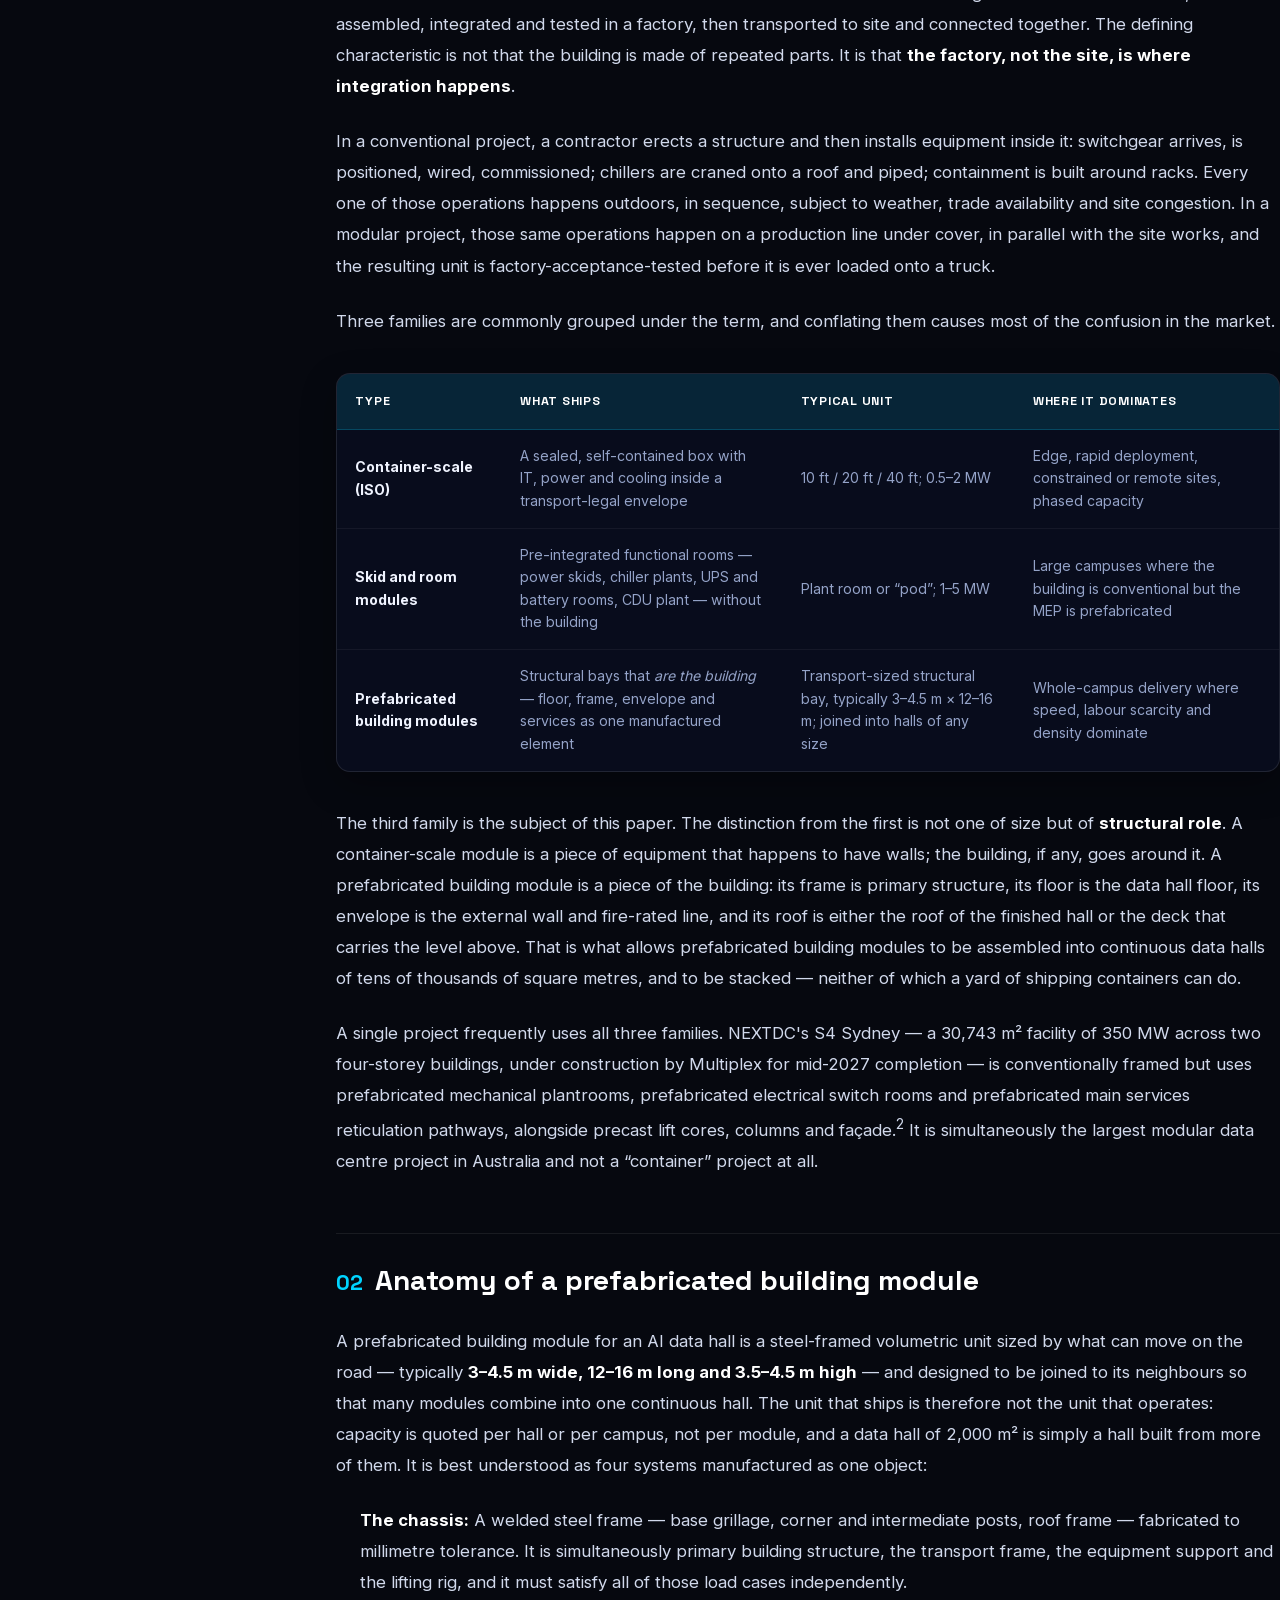
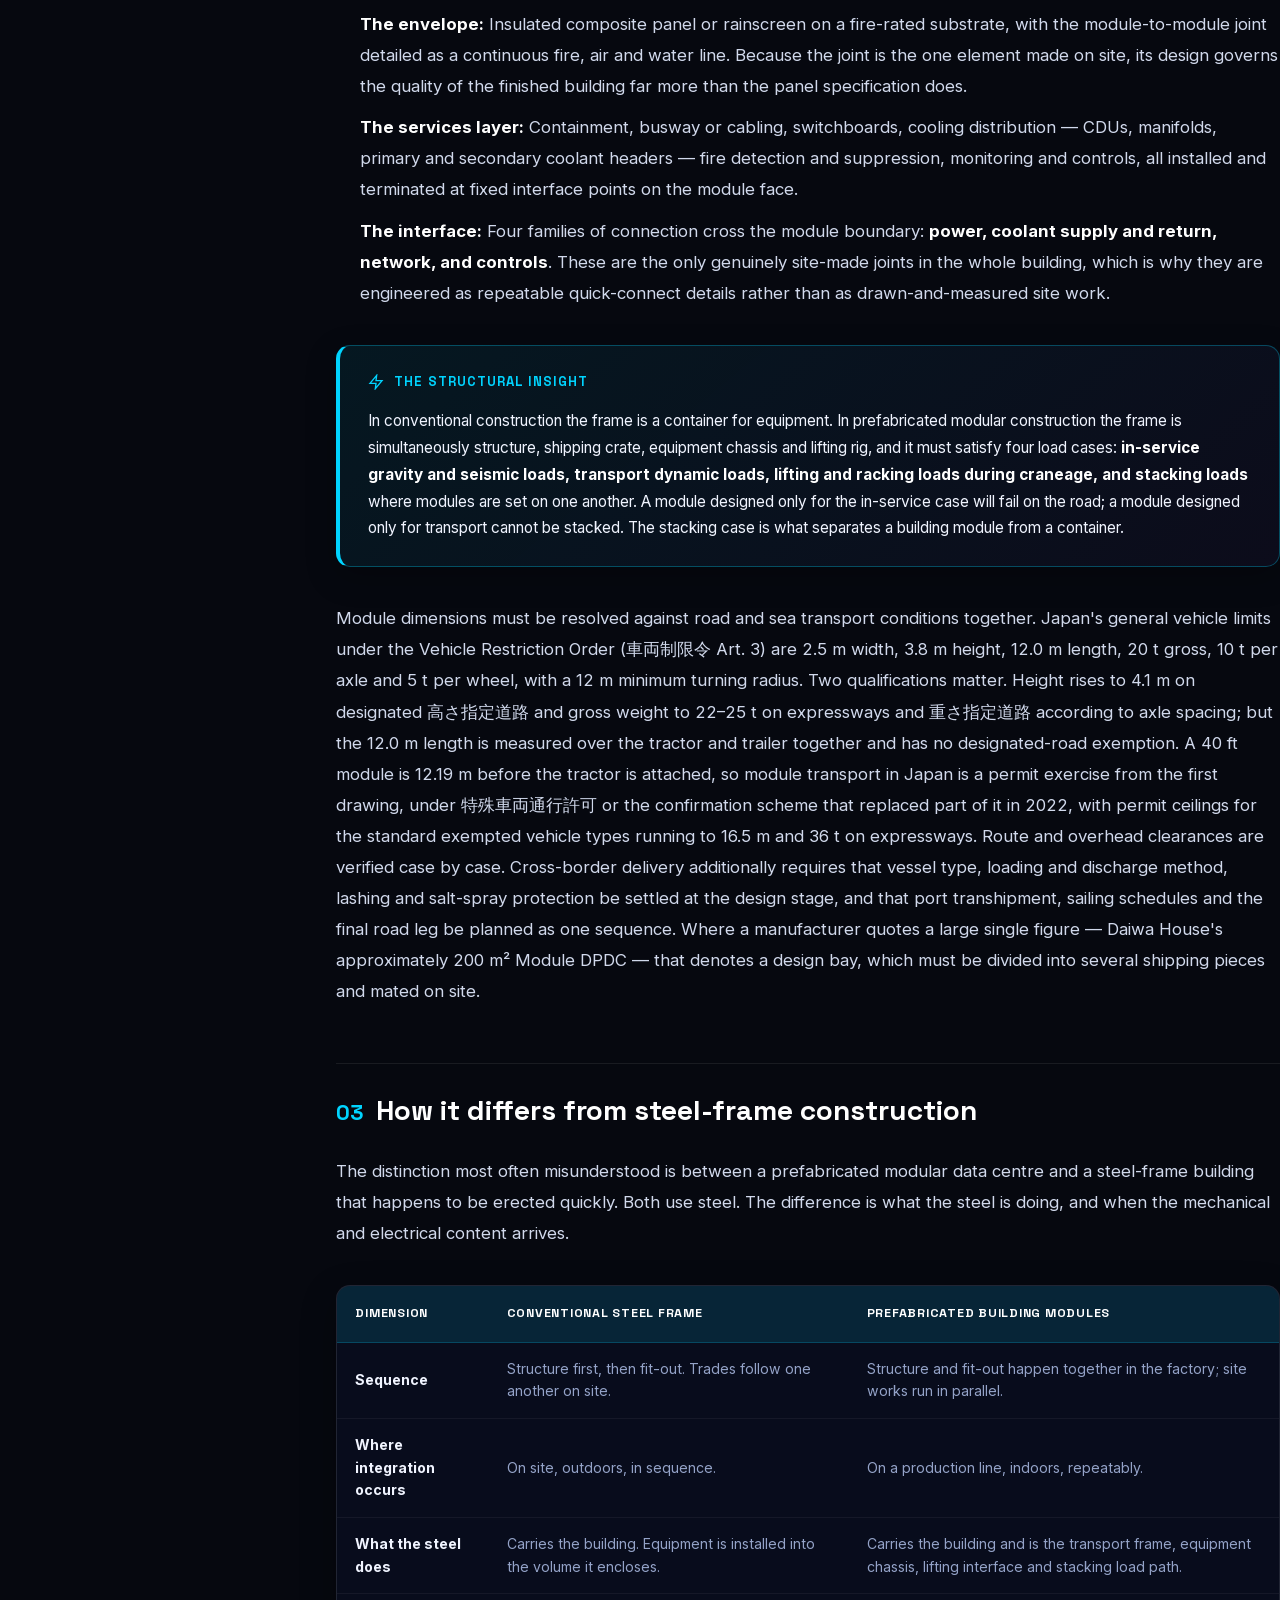
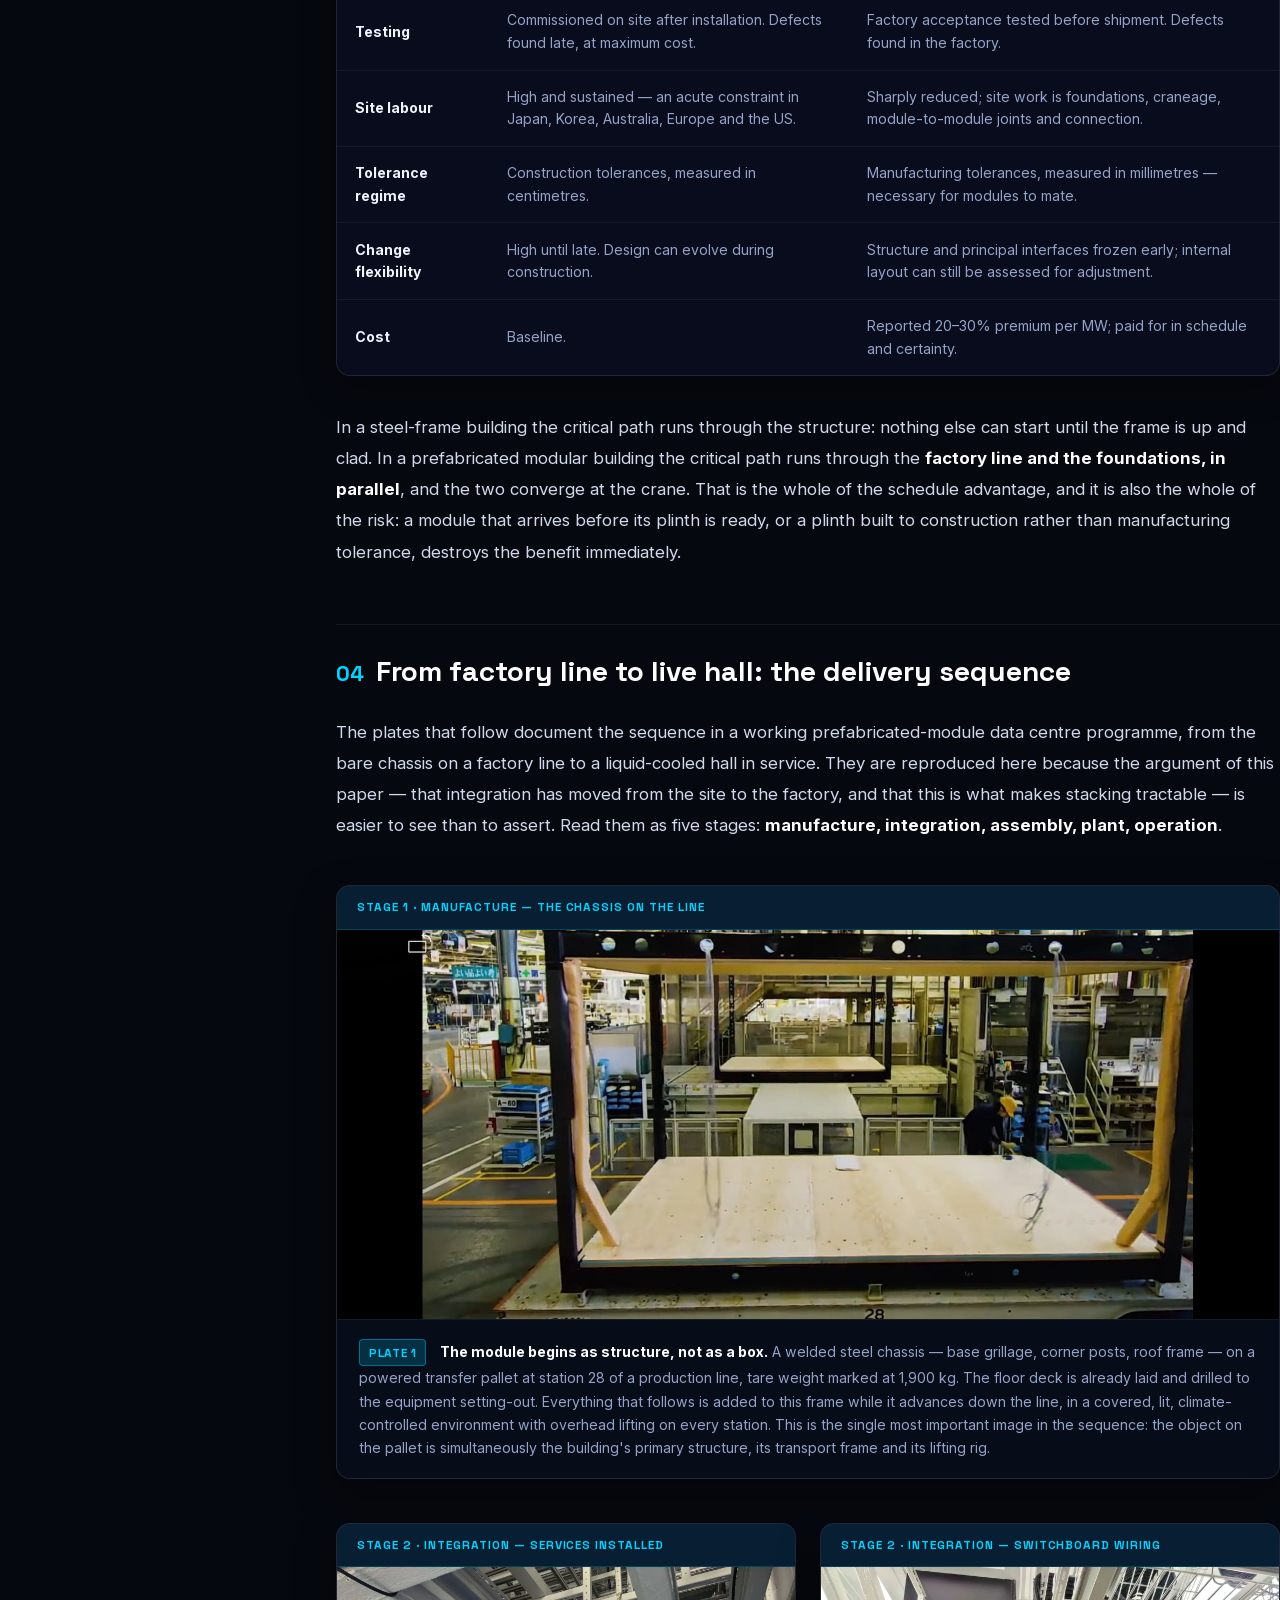
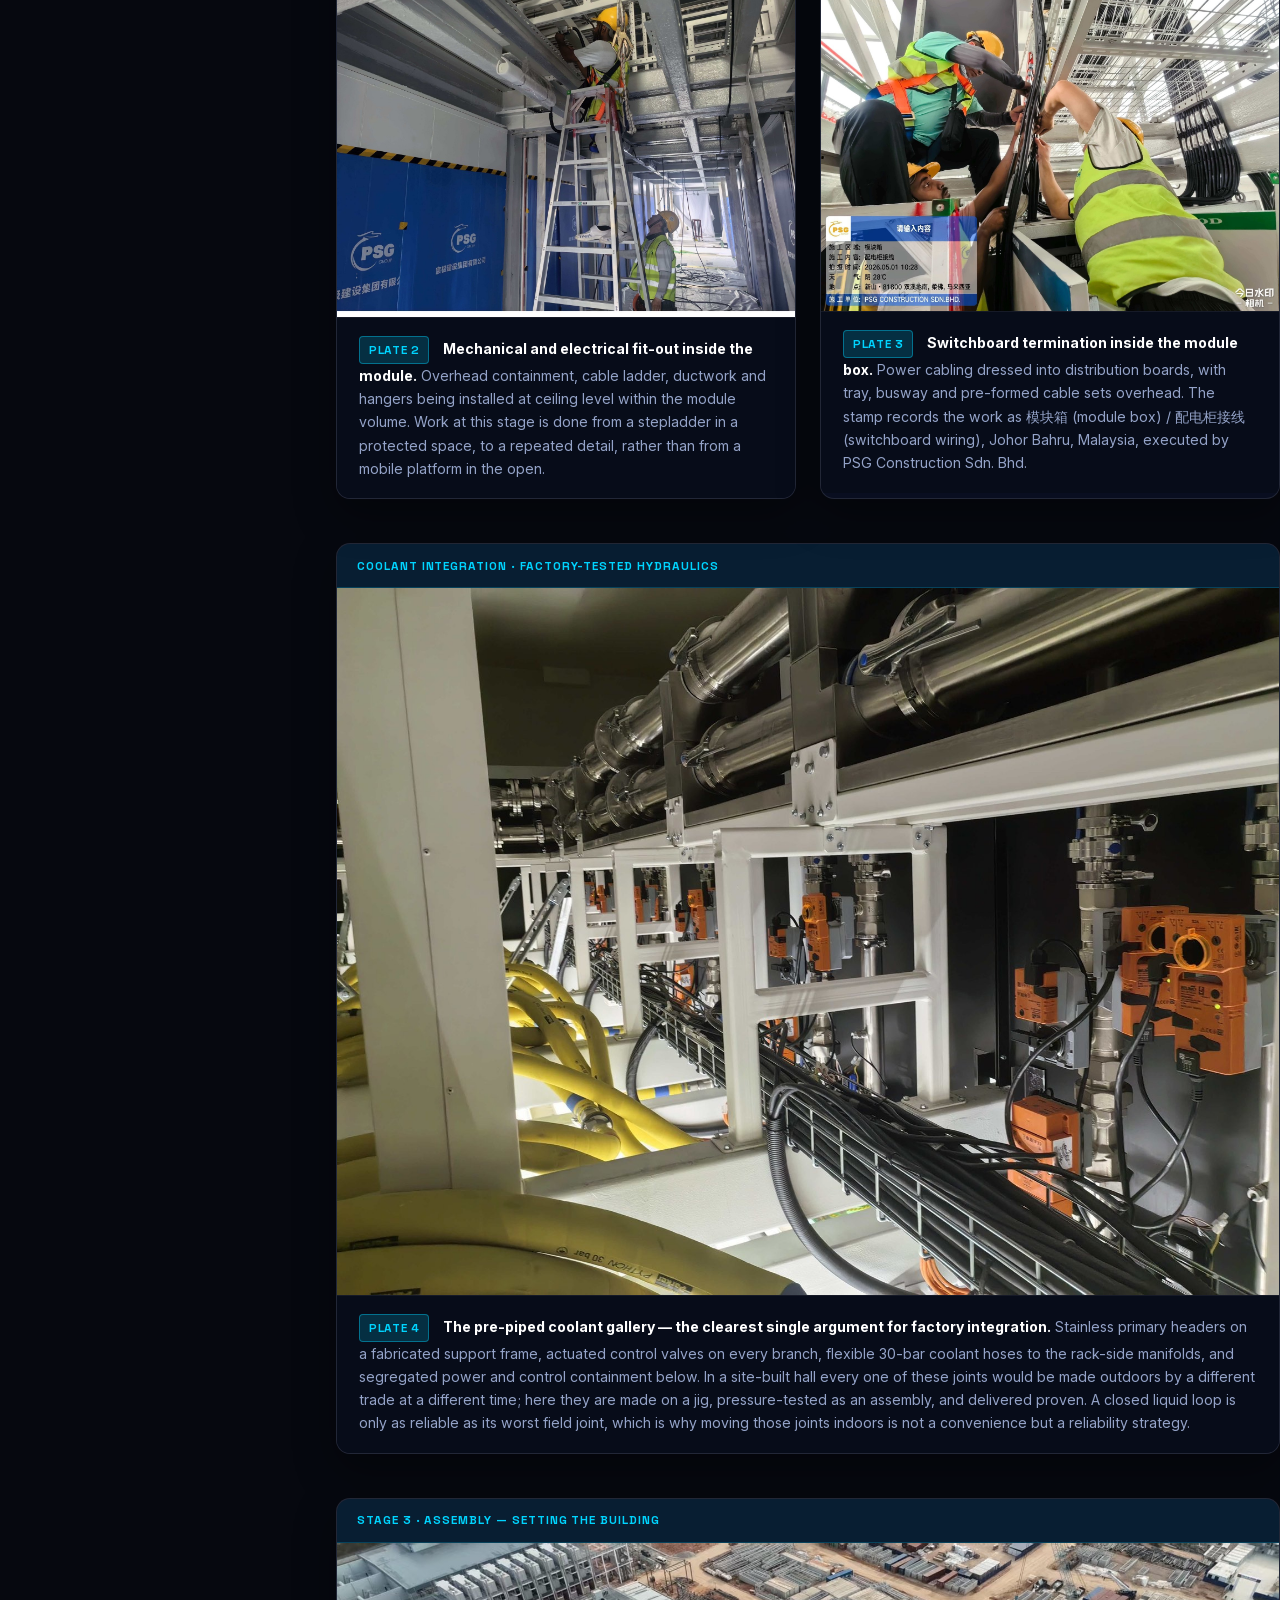
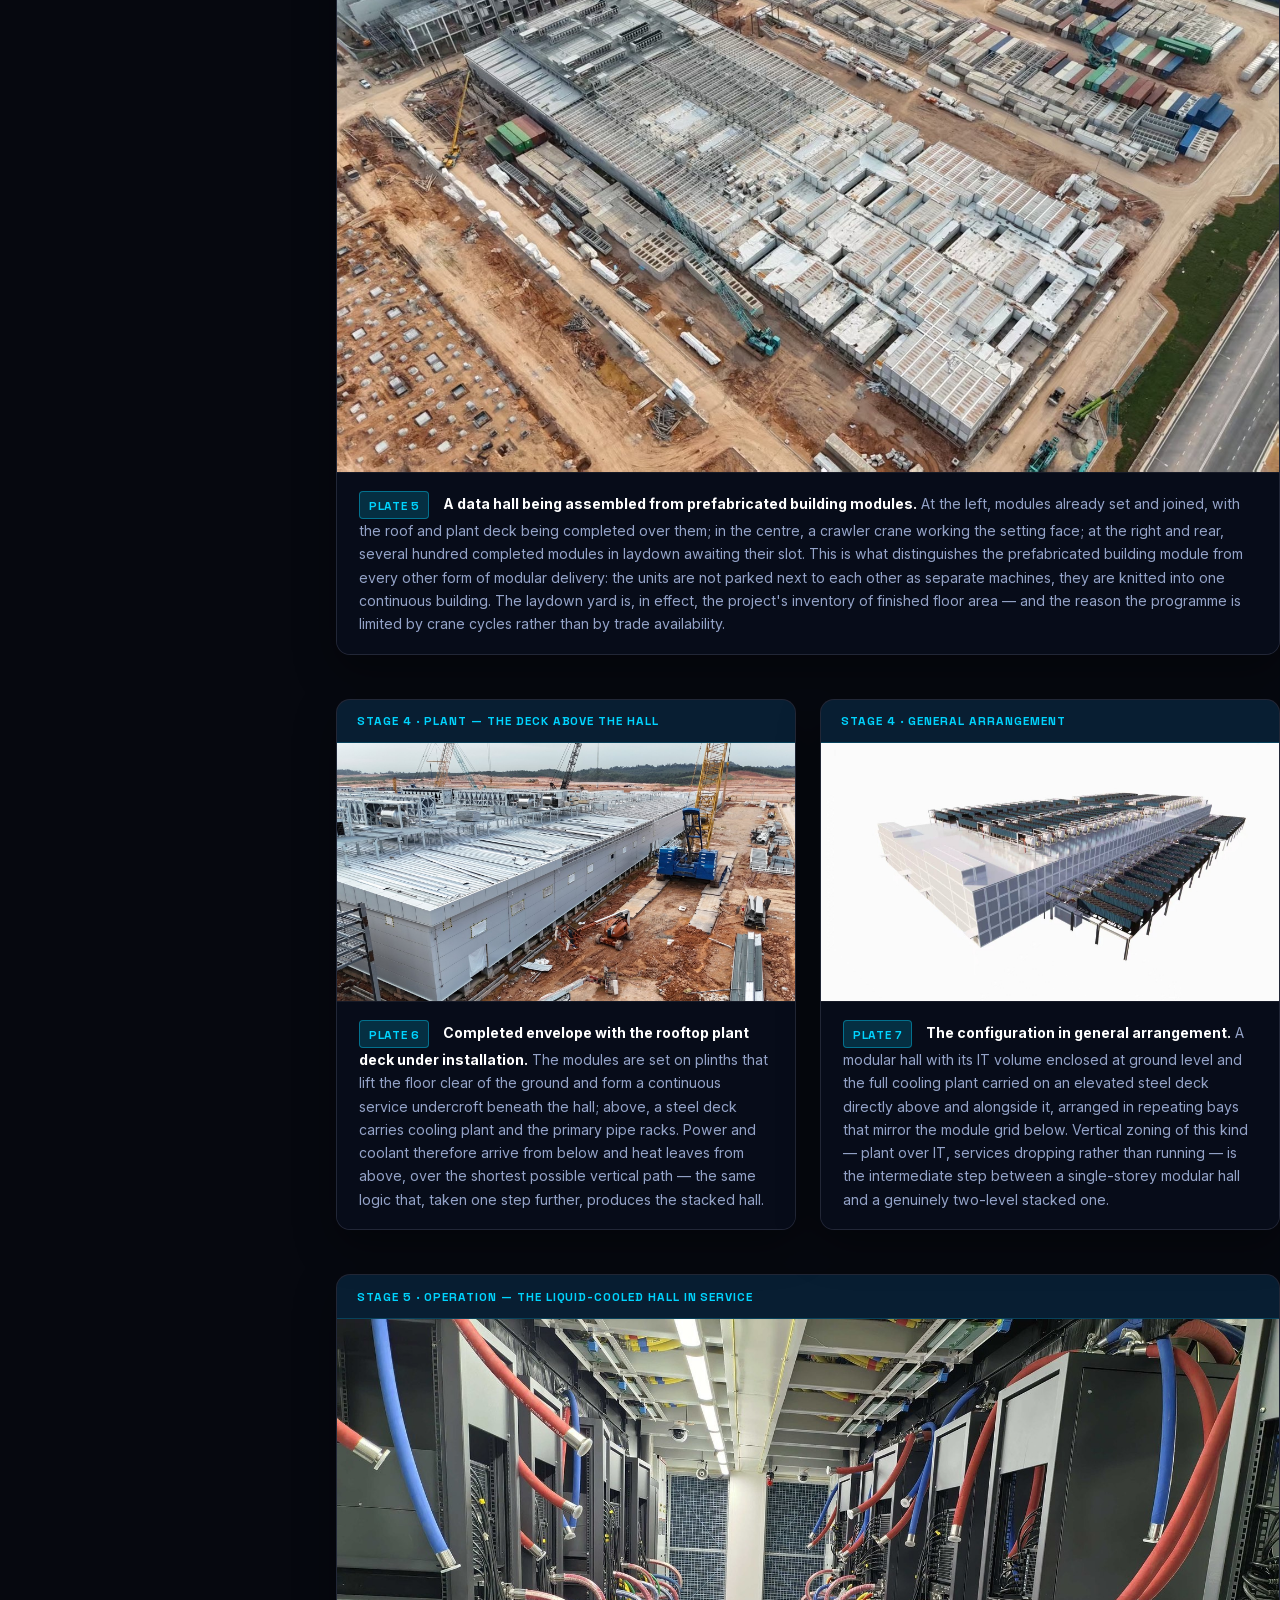
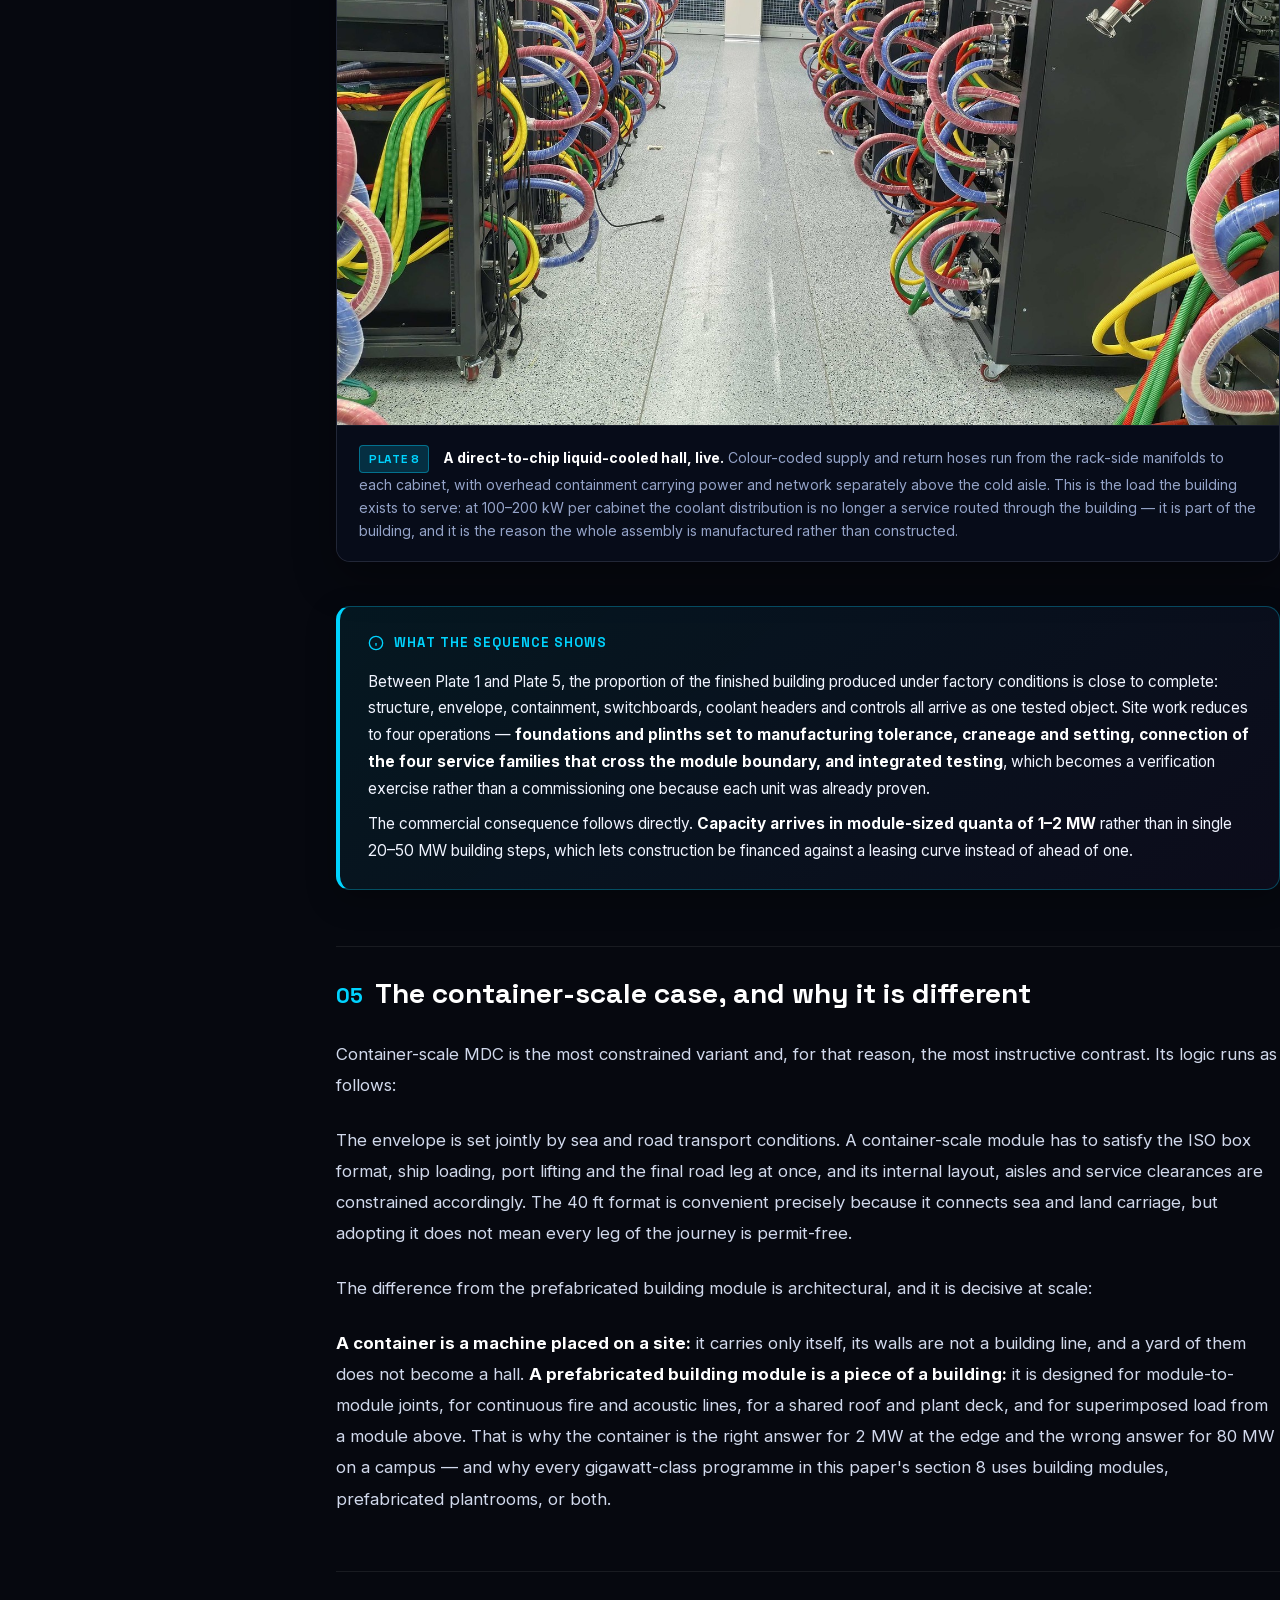
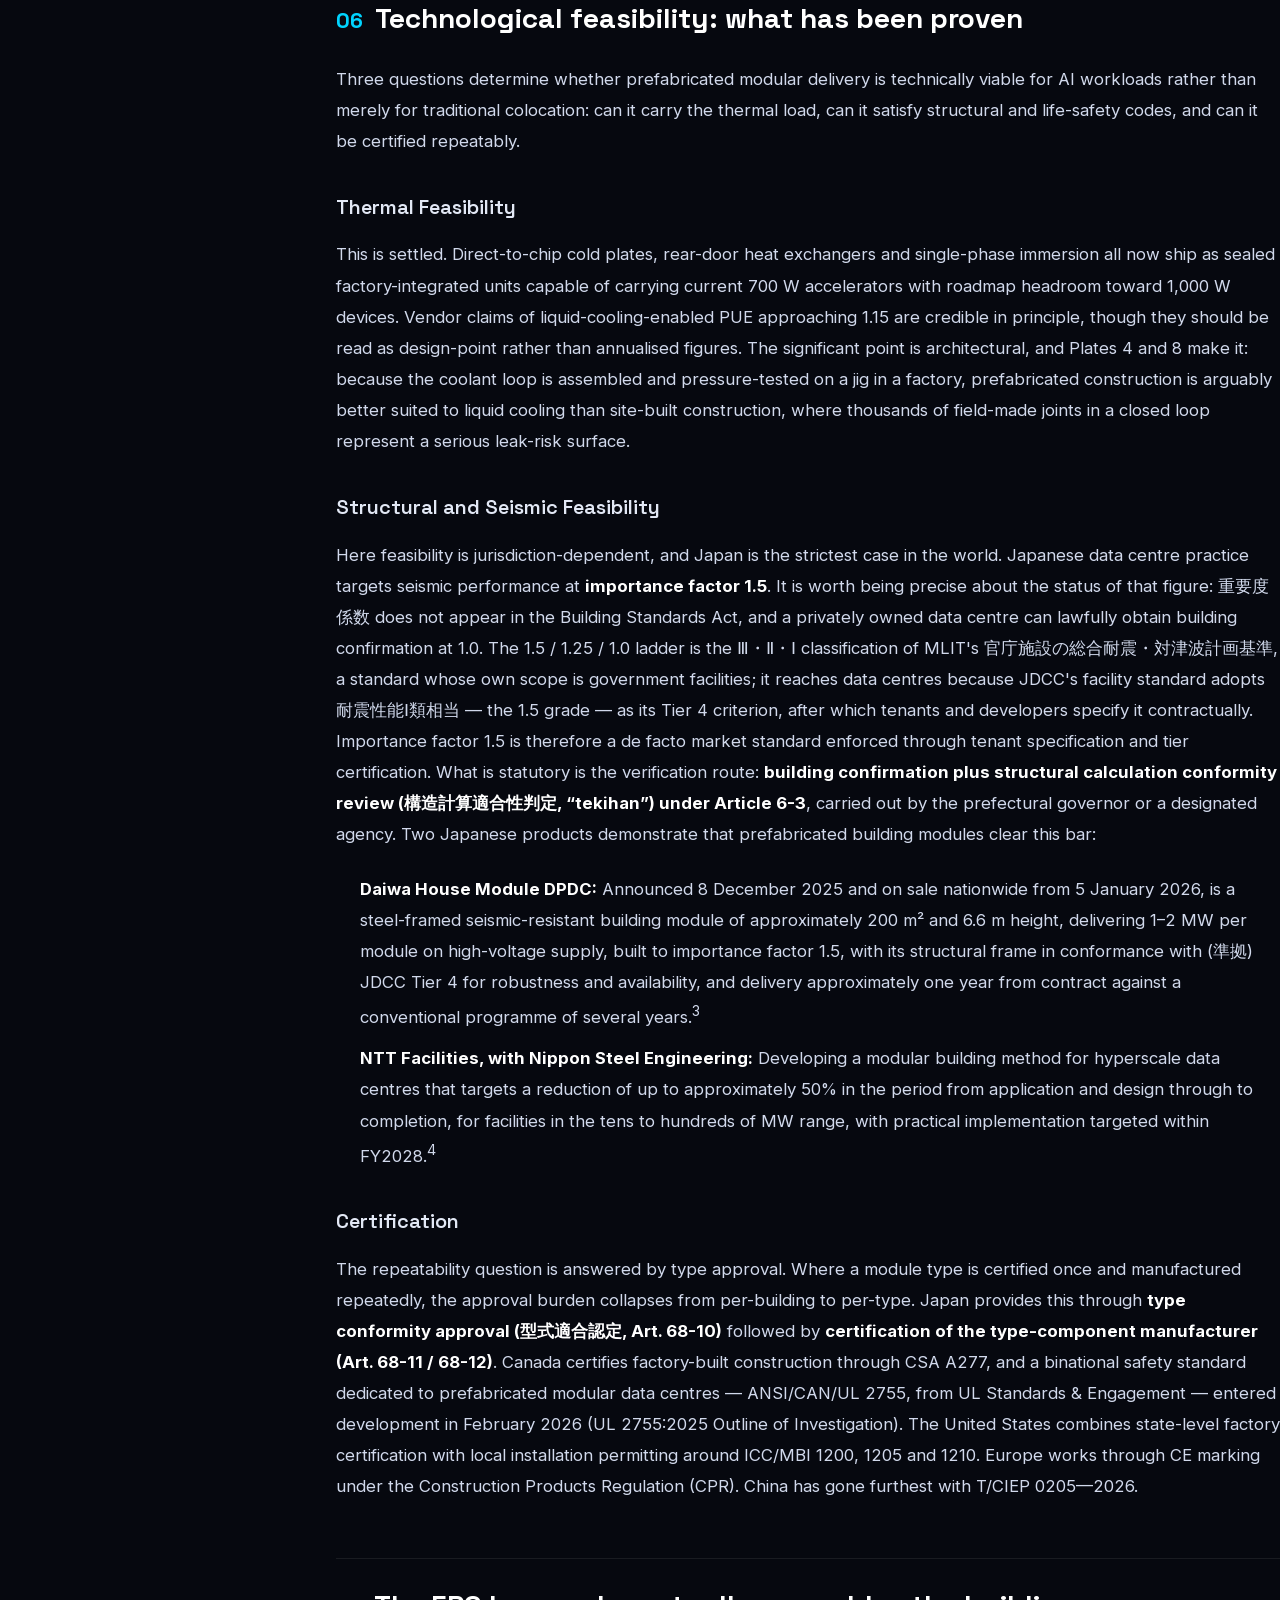
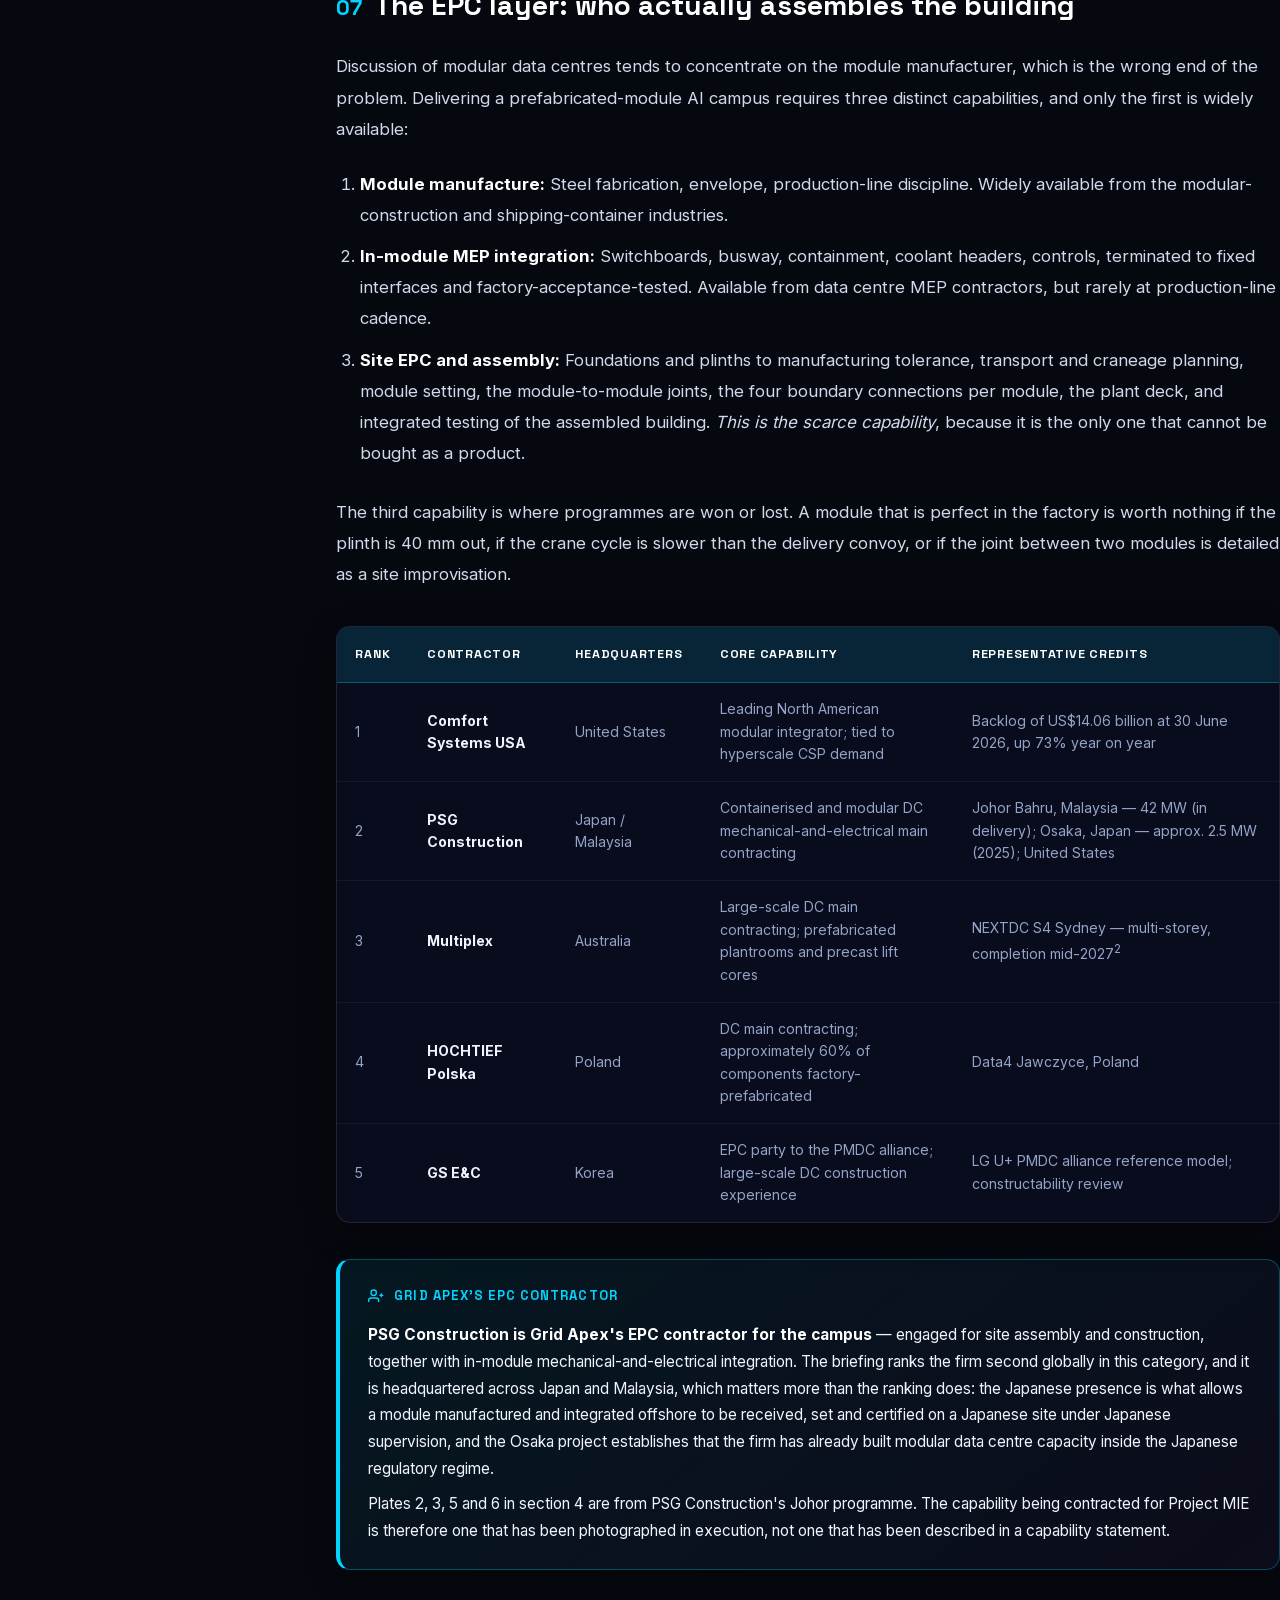
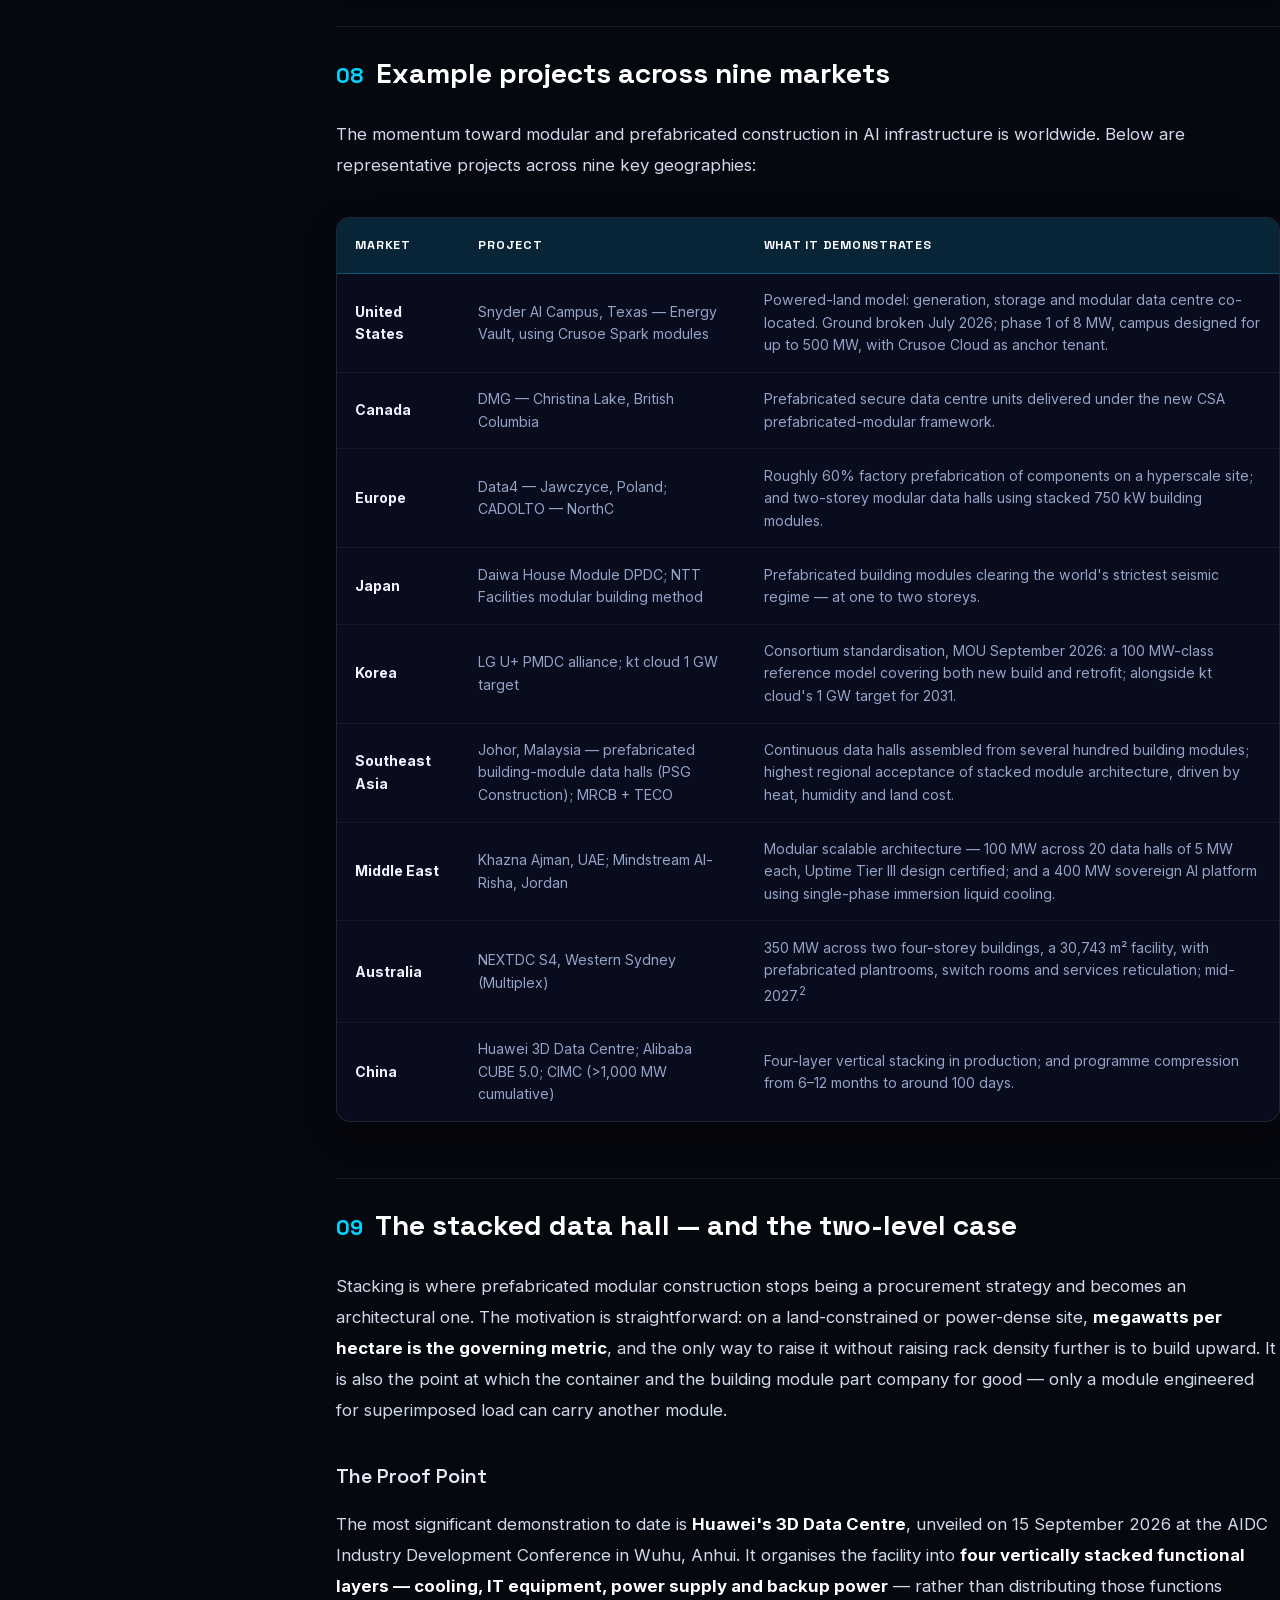
==== commit b5278598: "Retitle whitepaper to "Multi-storey Stacked Data Hall" Co-Authored-By: Claude Opus 5.5 <noreply@anth" ====
--- a/article-prefabricated-modules-ai-datacentres.html
+++ b/article-prefabricated-modules-ai-datacentres.html
@@ -57,7 +57,7 @@
       </div>
 
       <h1 class="article-title-main">
-        Prefabricated Building Modules for AI Data Centres: <span class="gradient-text">Technological Feasibility, Global Practice, and the Two-Level Stacked Data Hall</span>
+        Prefabricated Building Modules for AI Data Centres: <span class="gradient-text">Technological Feasibility, Global Practice, and the Multi-storey Stacked Data Hall</span>
       </h1>
 
       <p class="article-abstract">
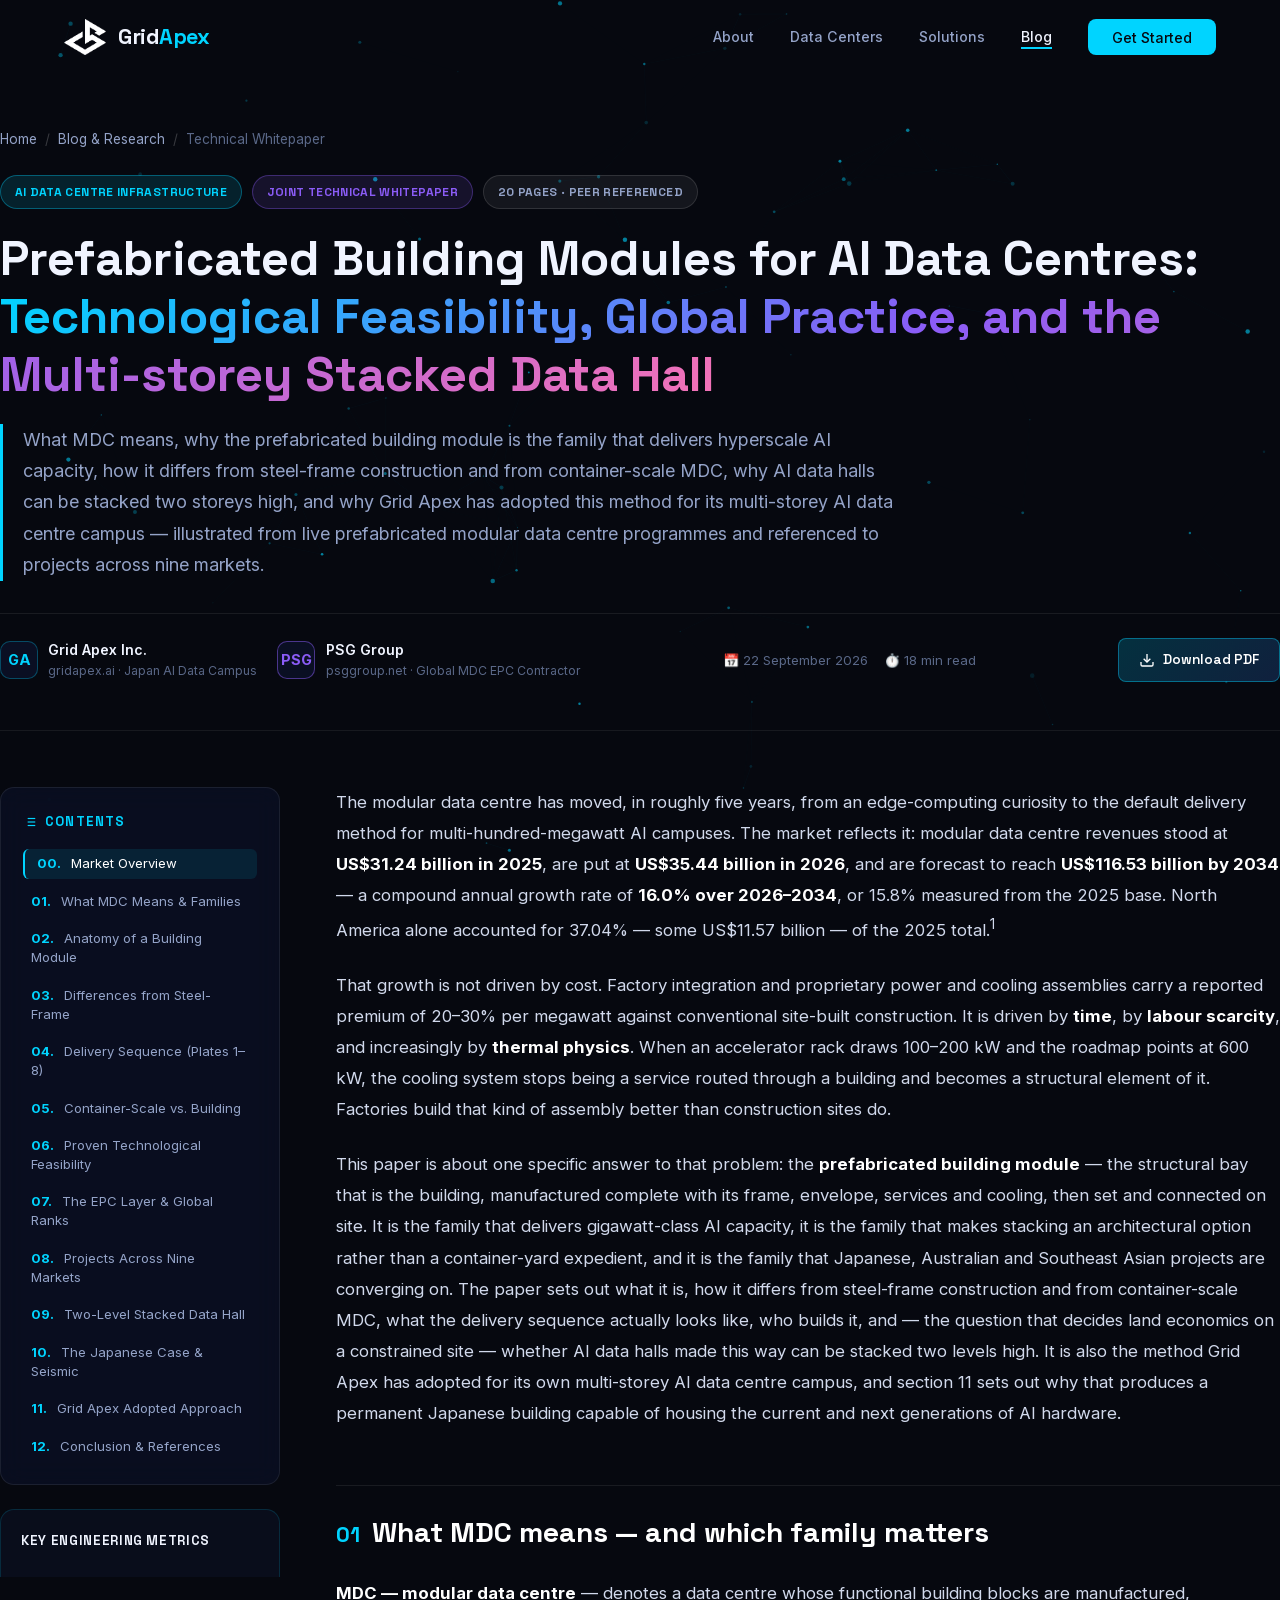
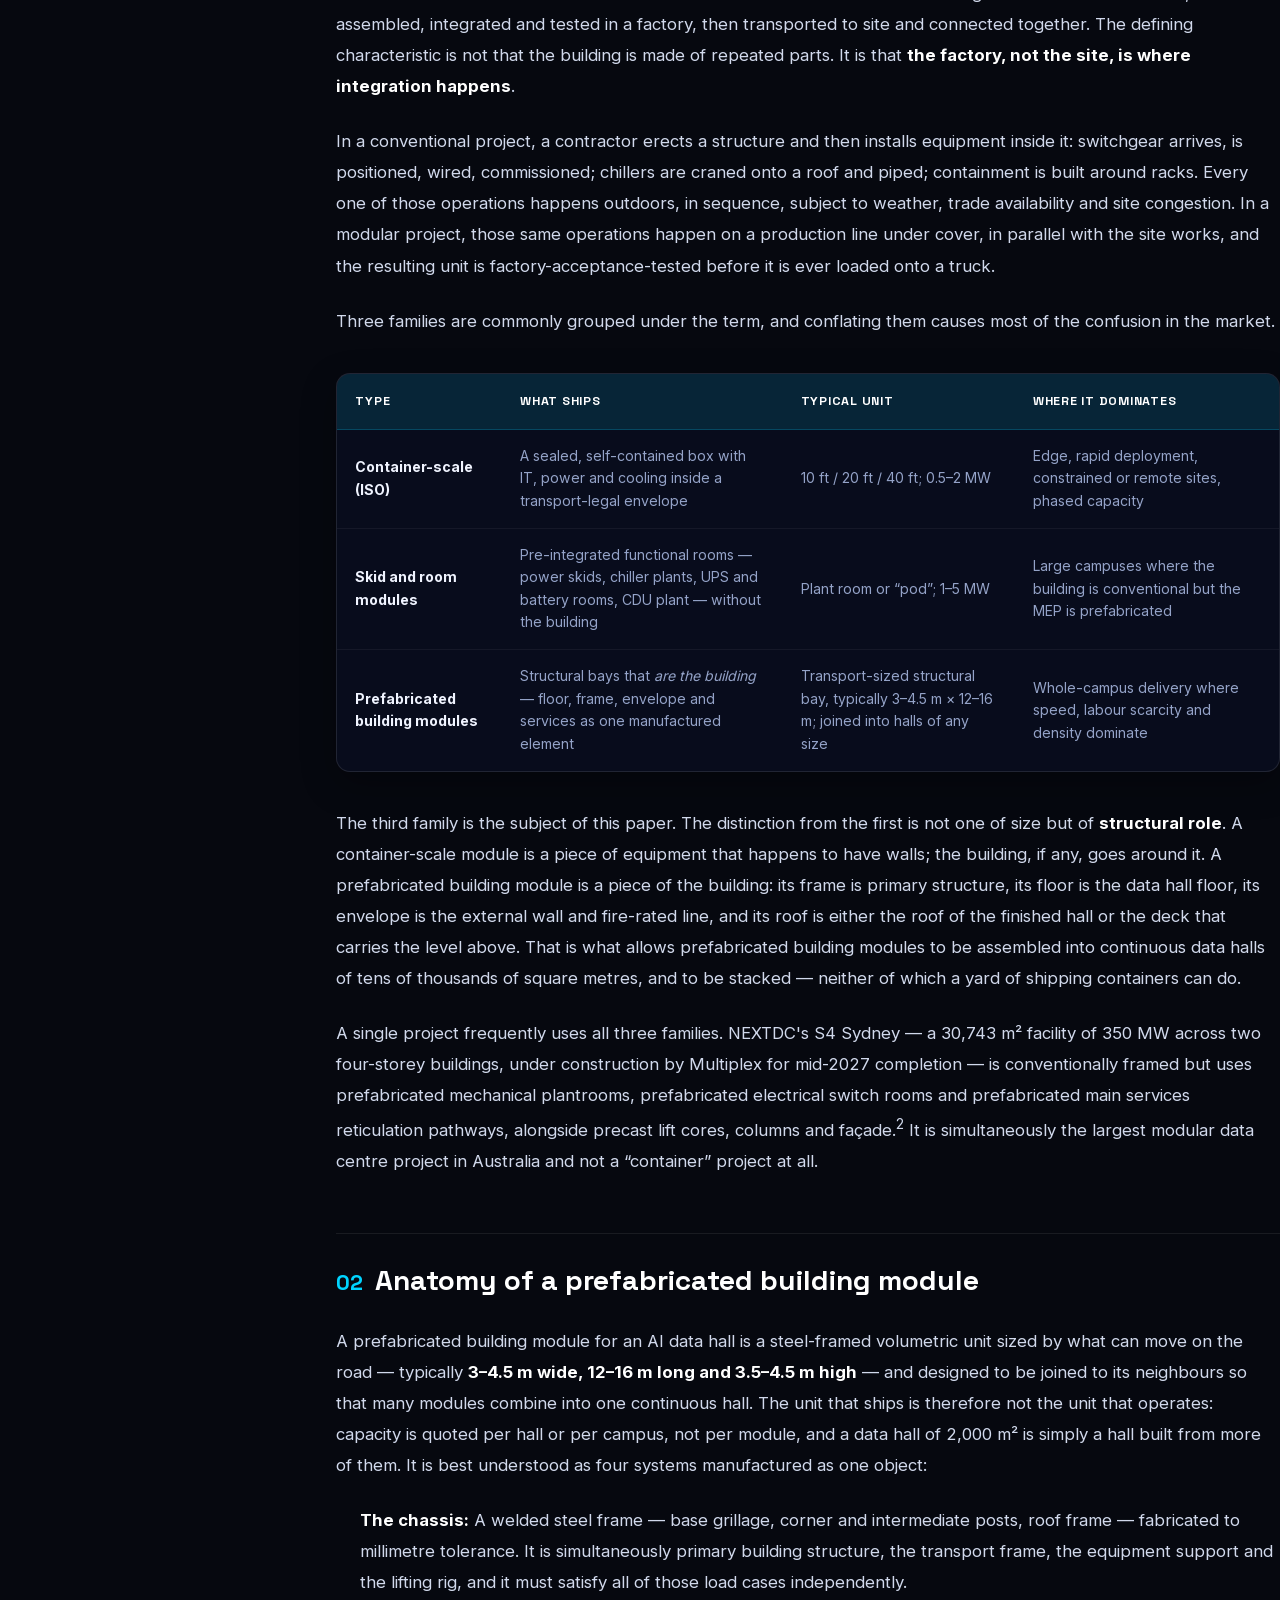
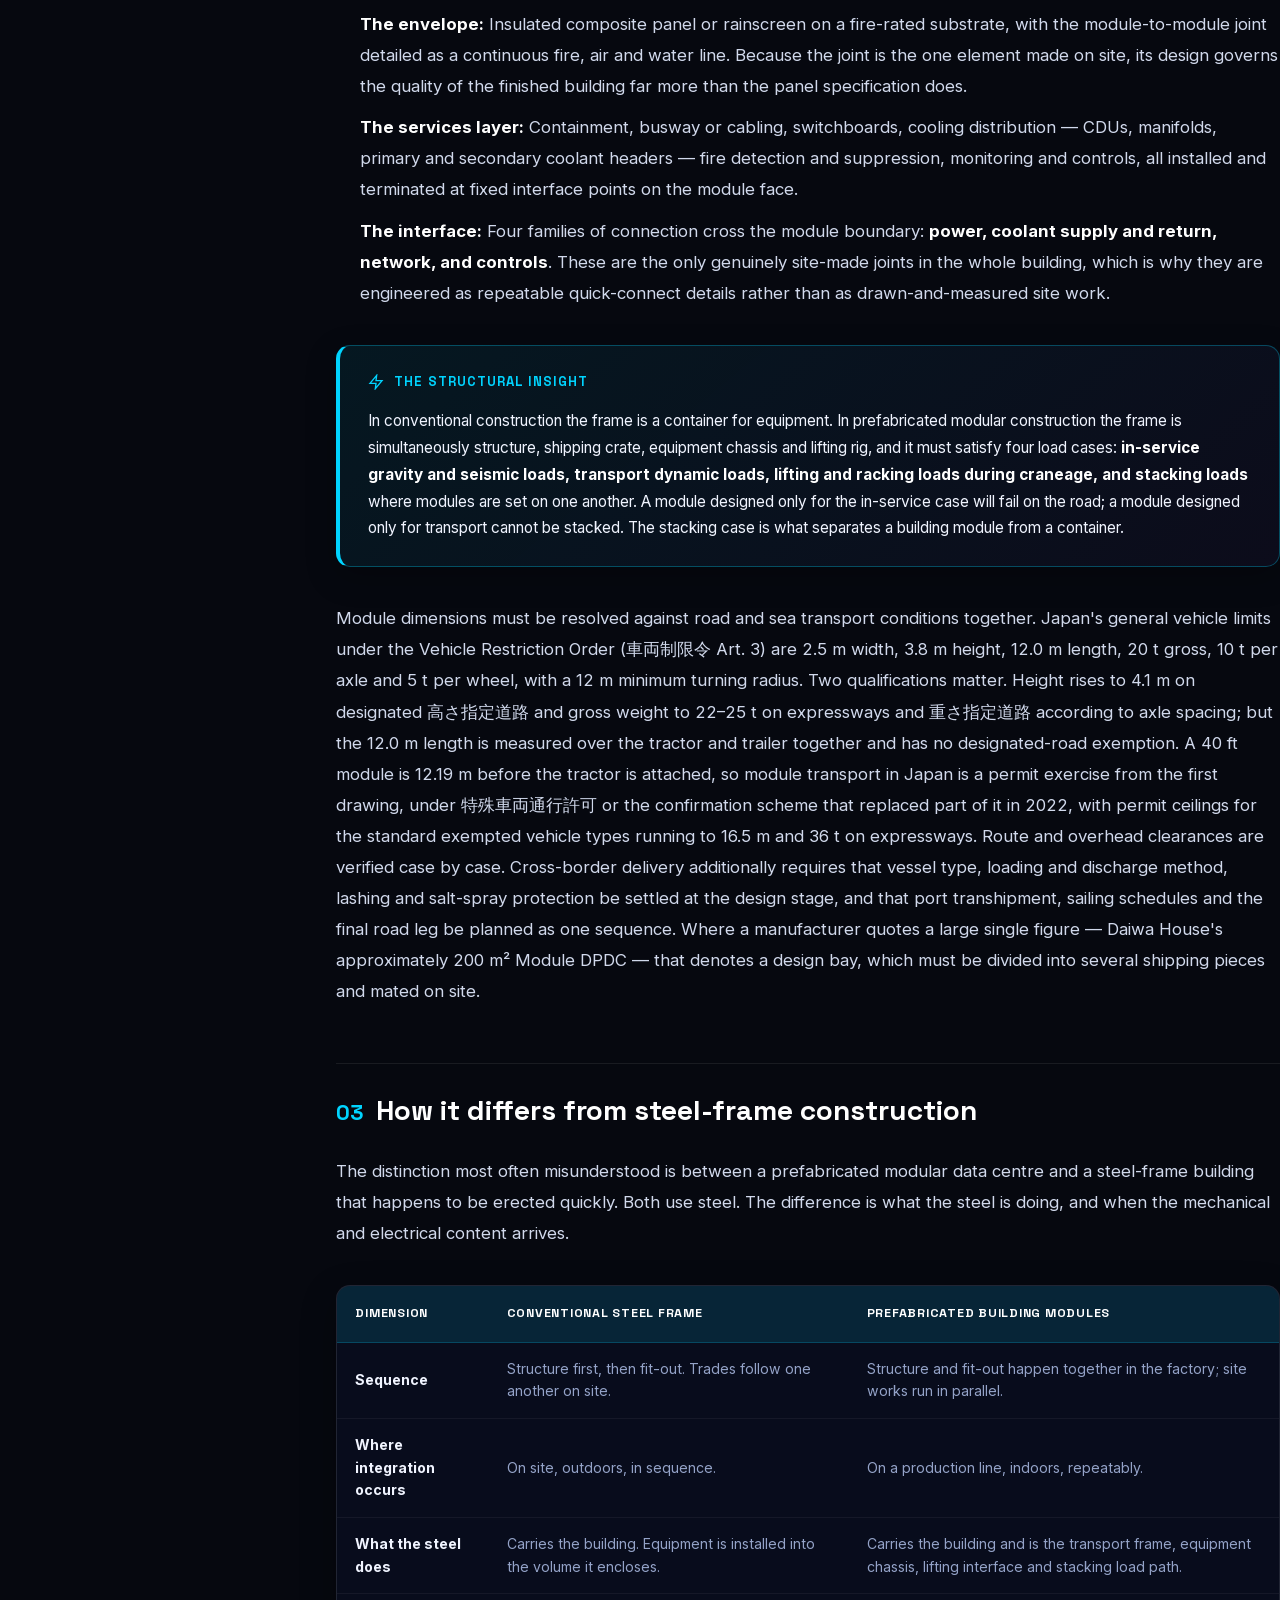
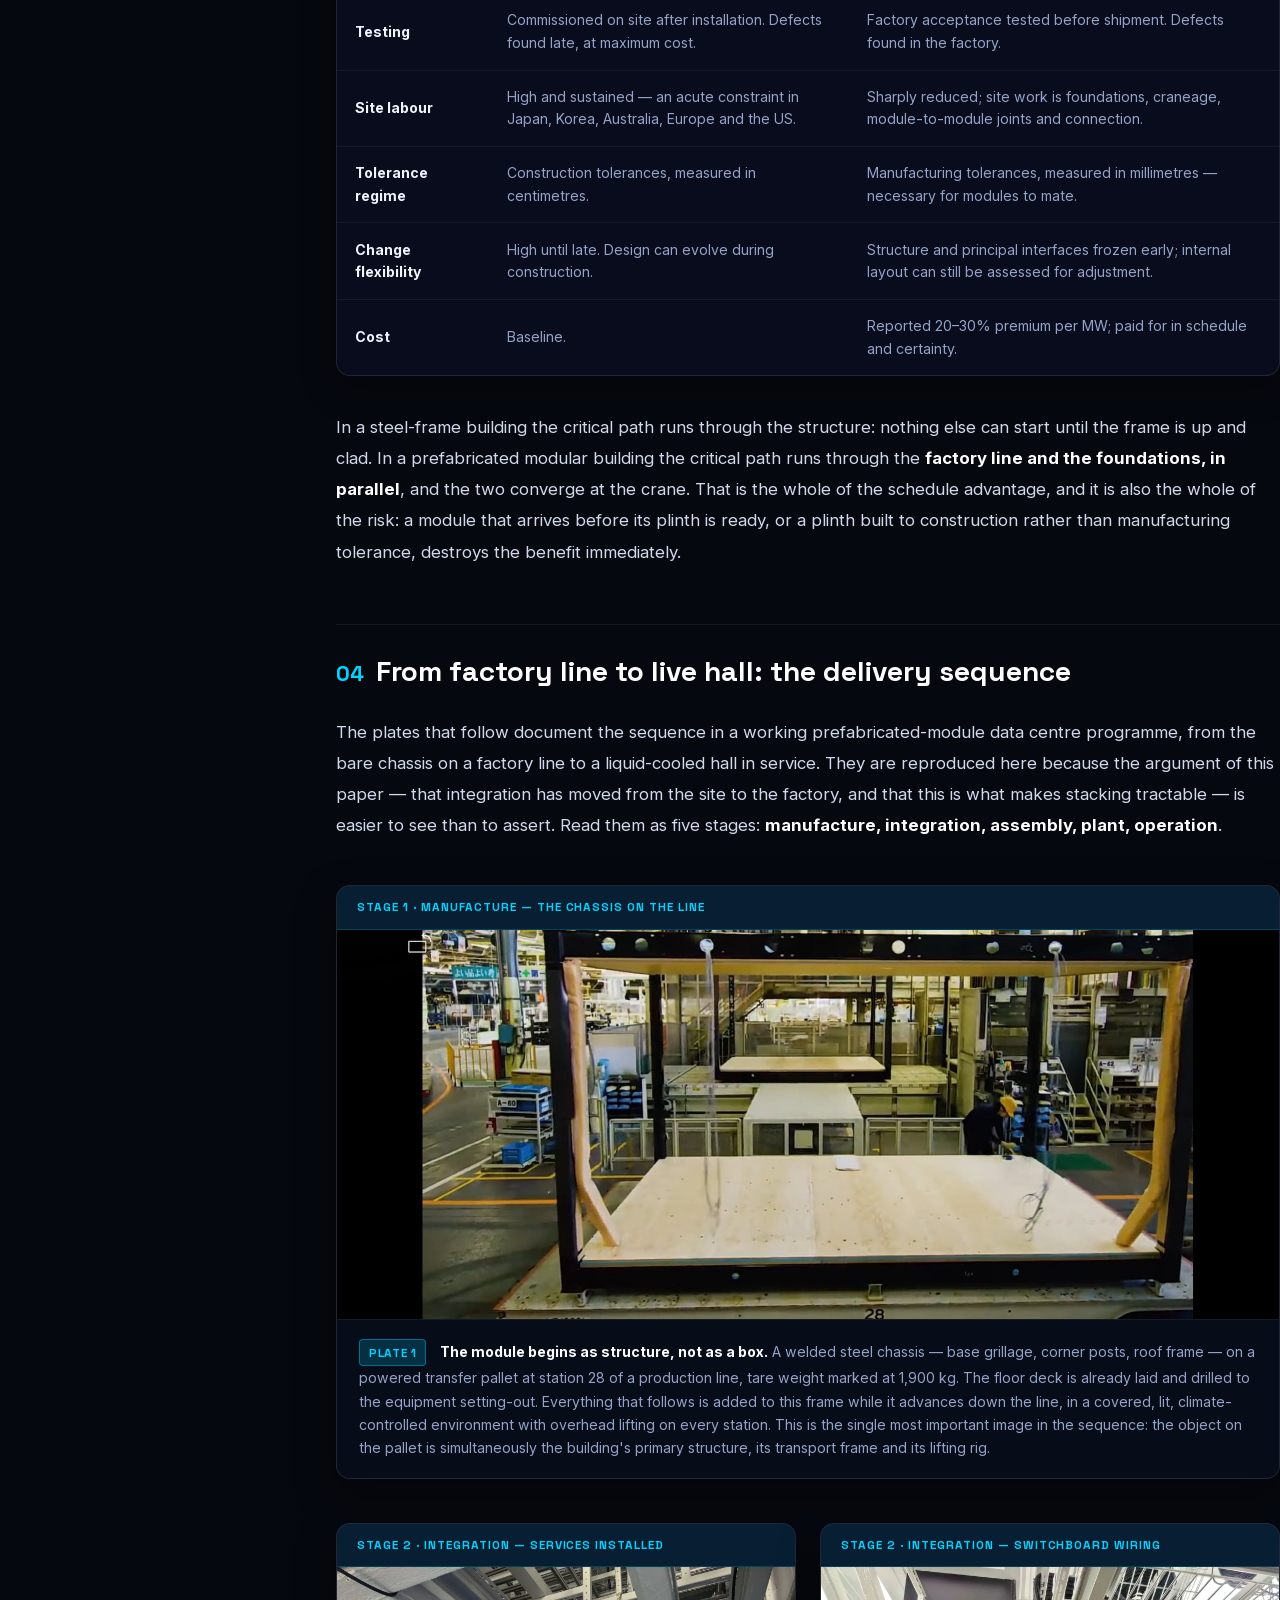
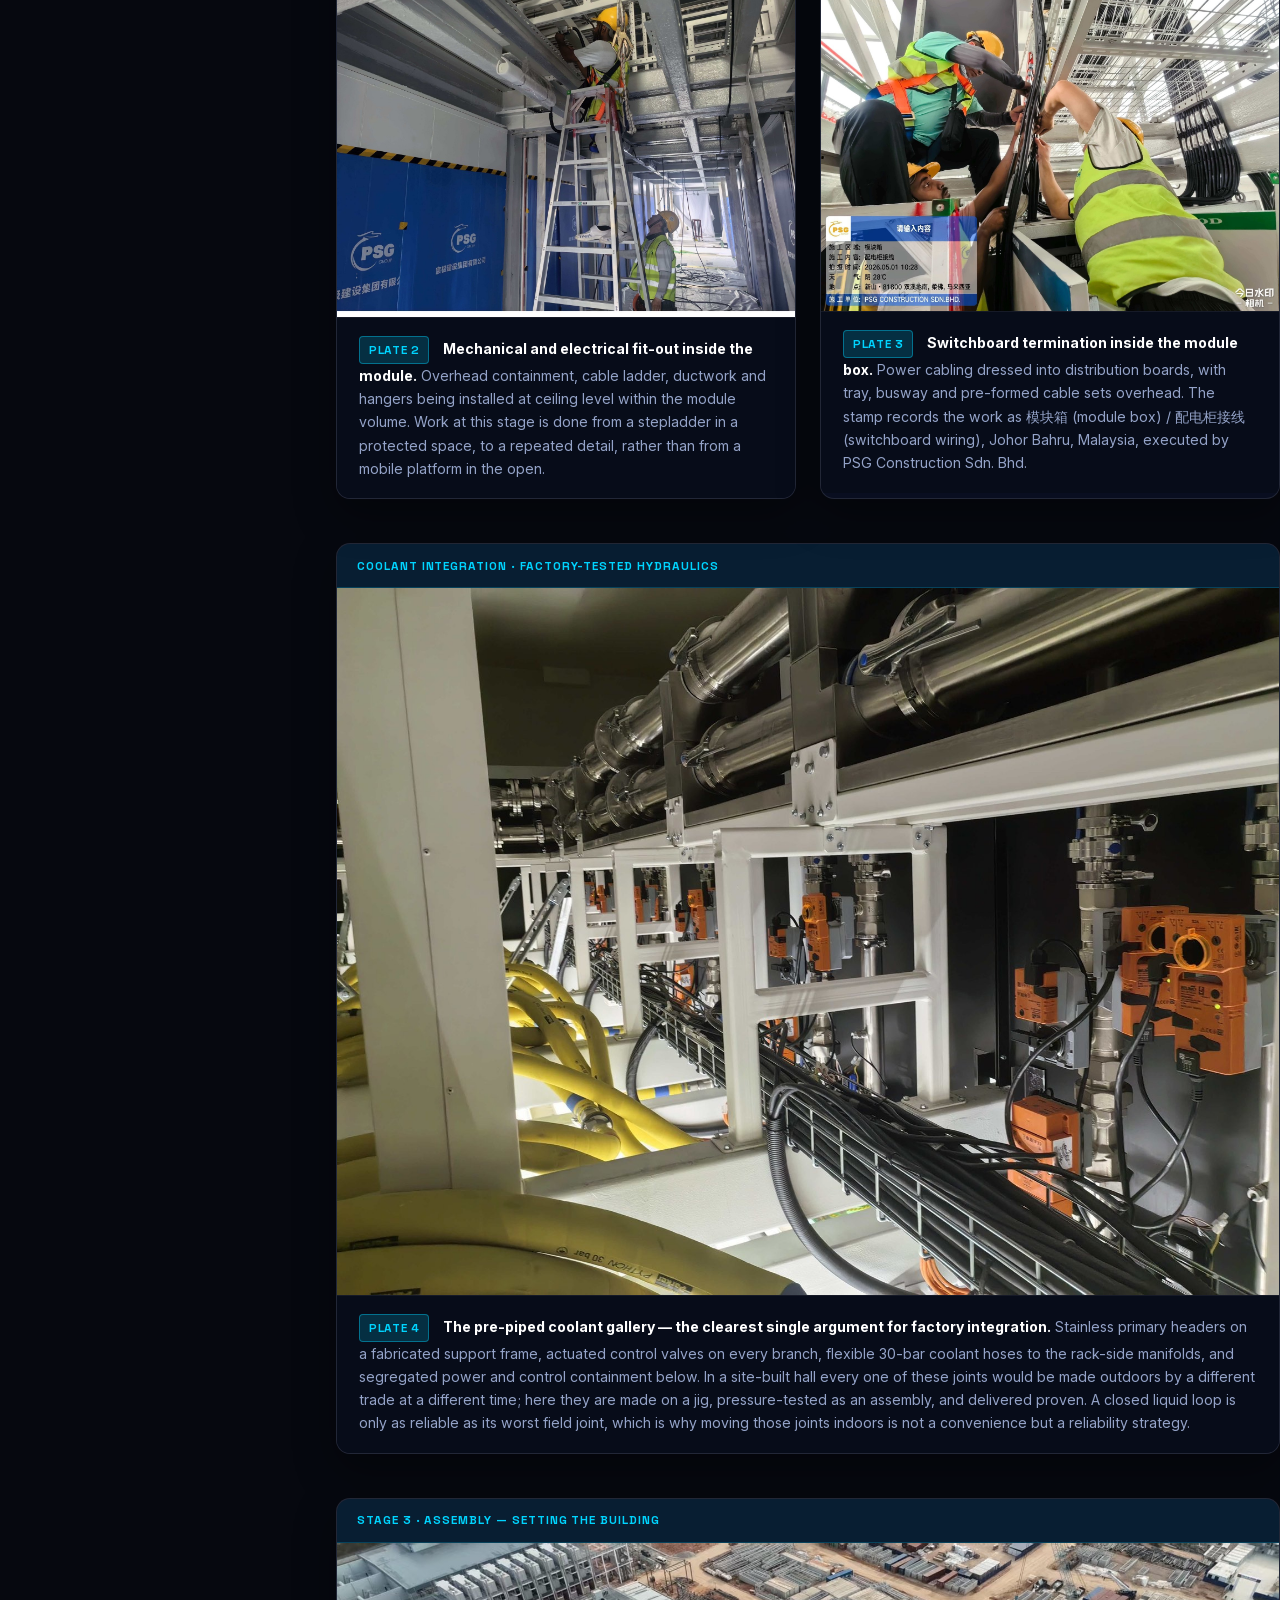
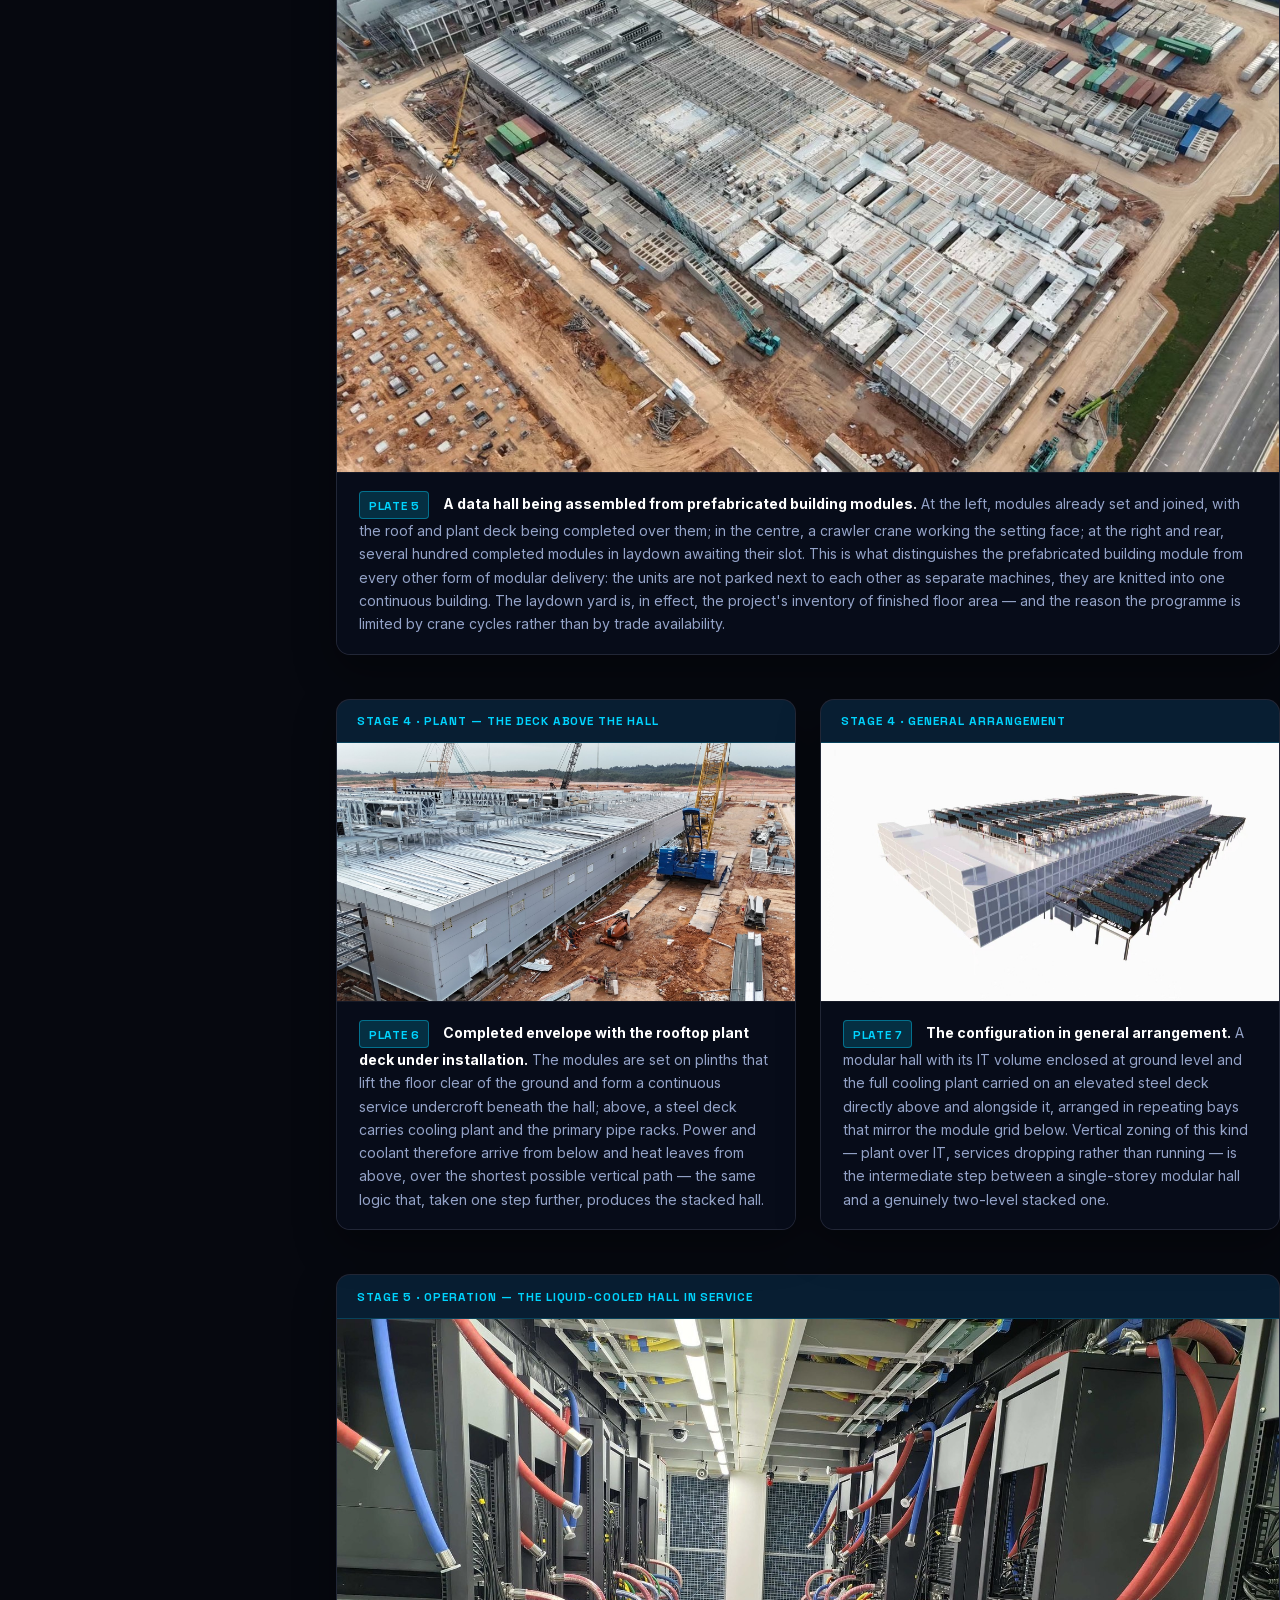
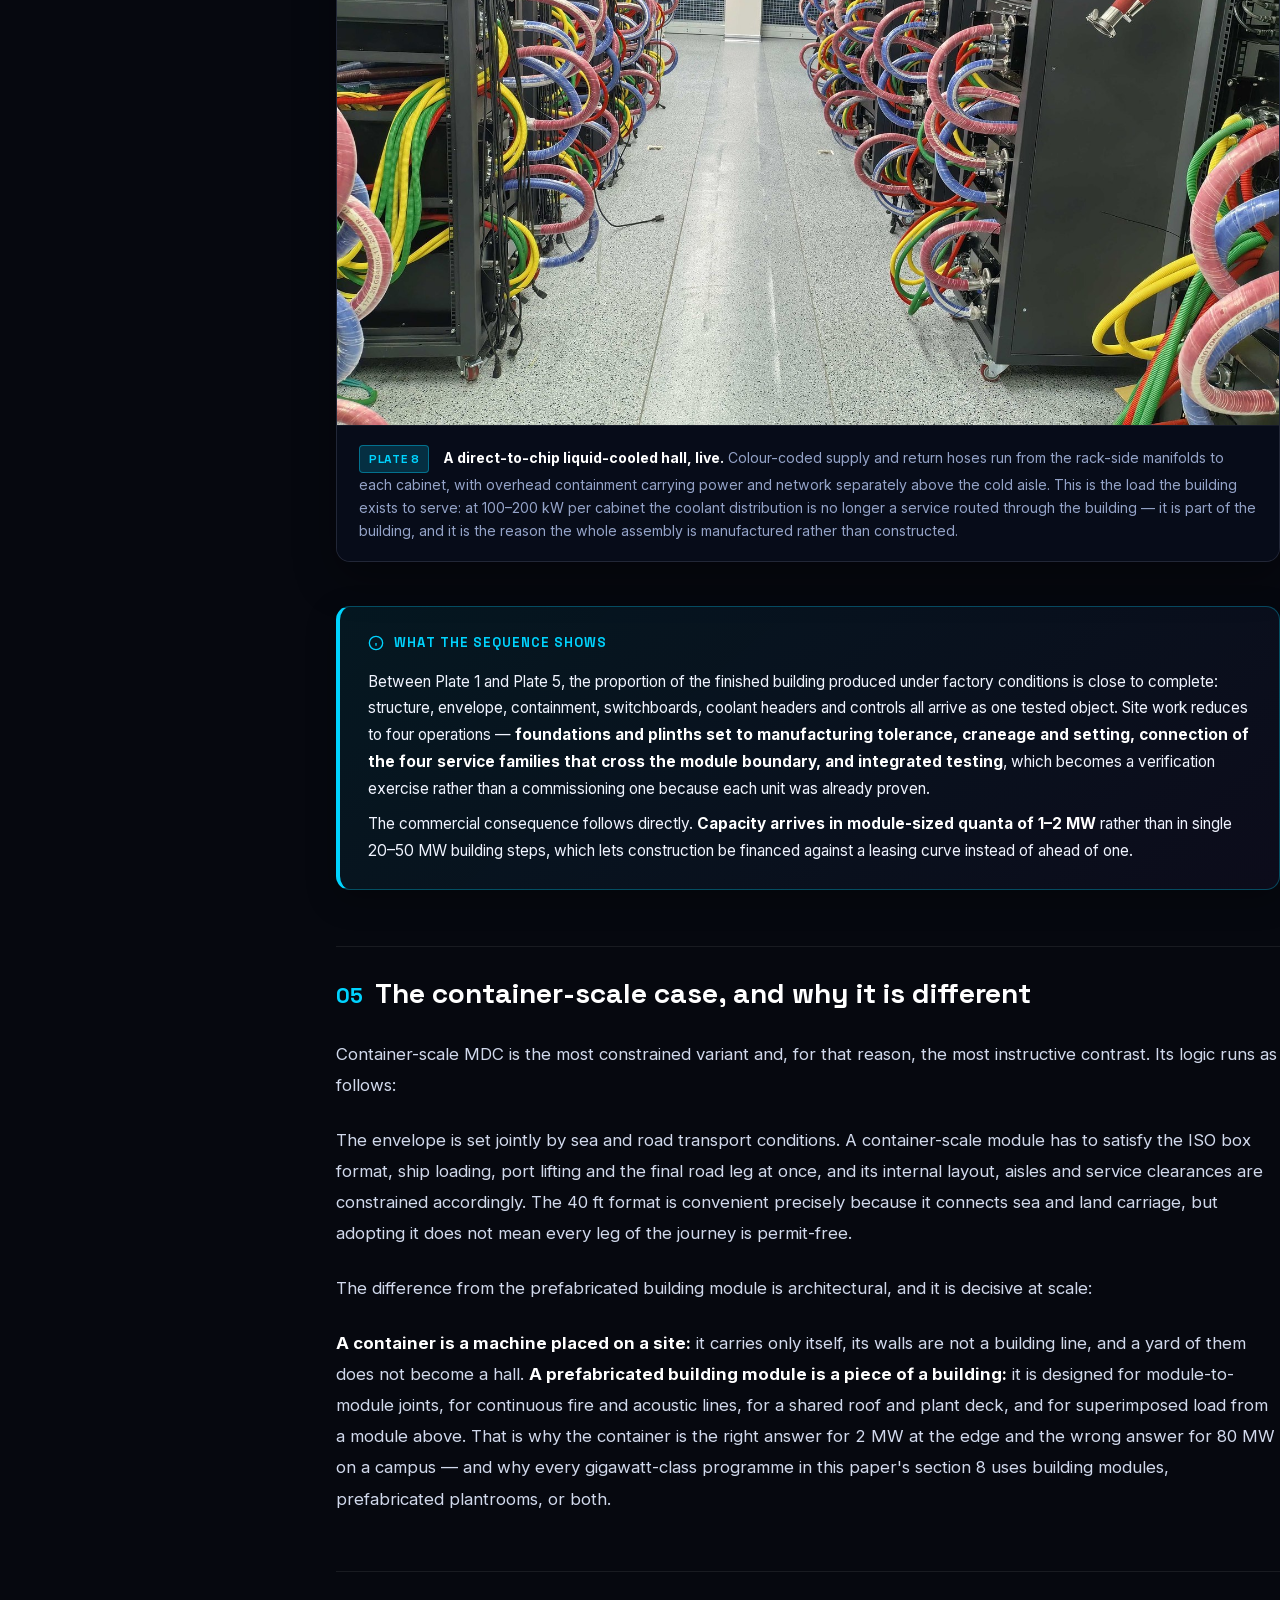
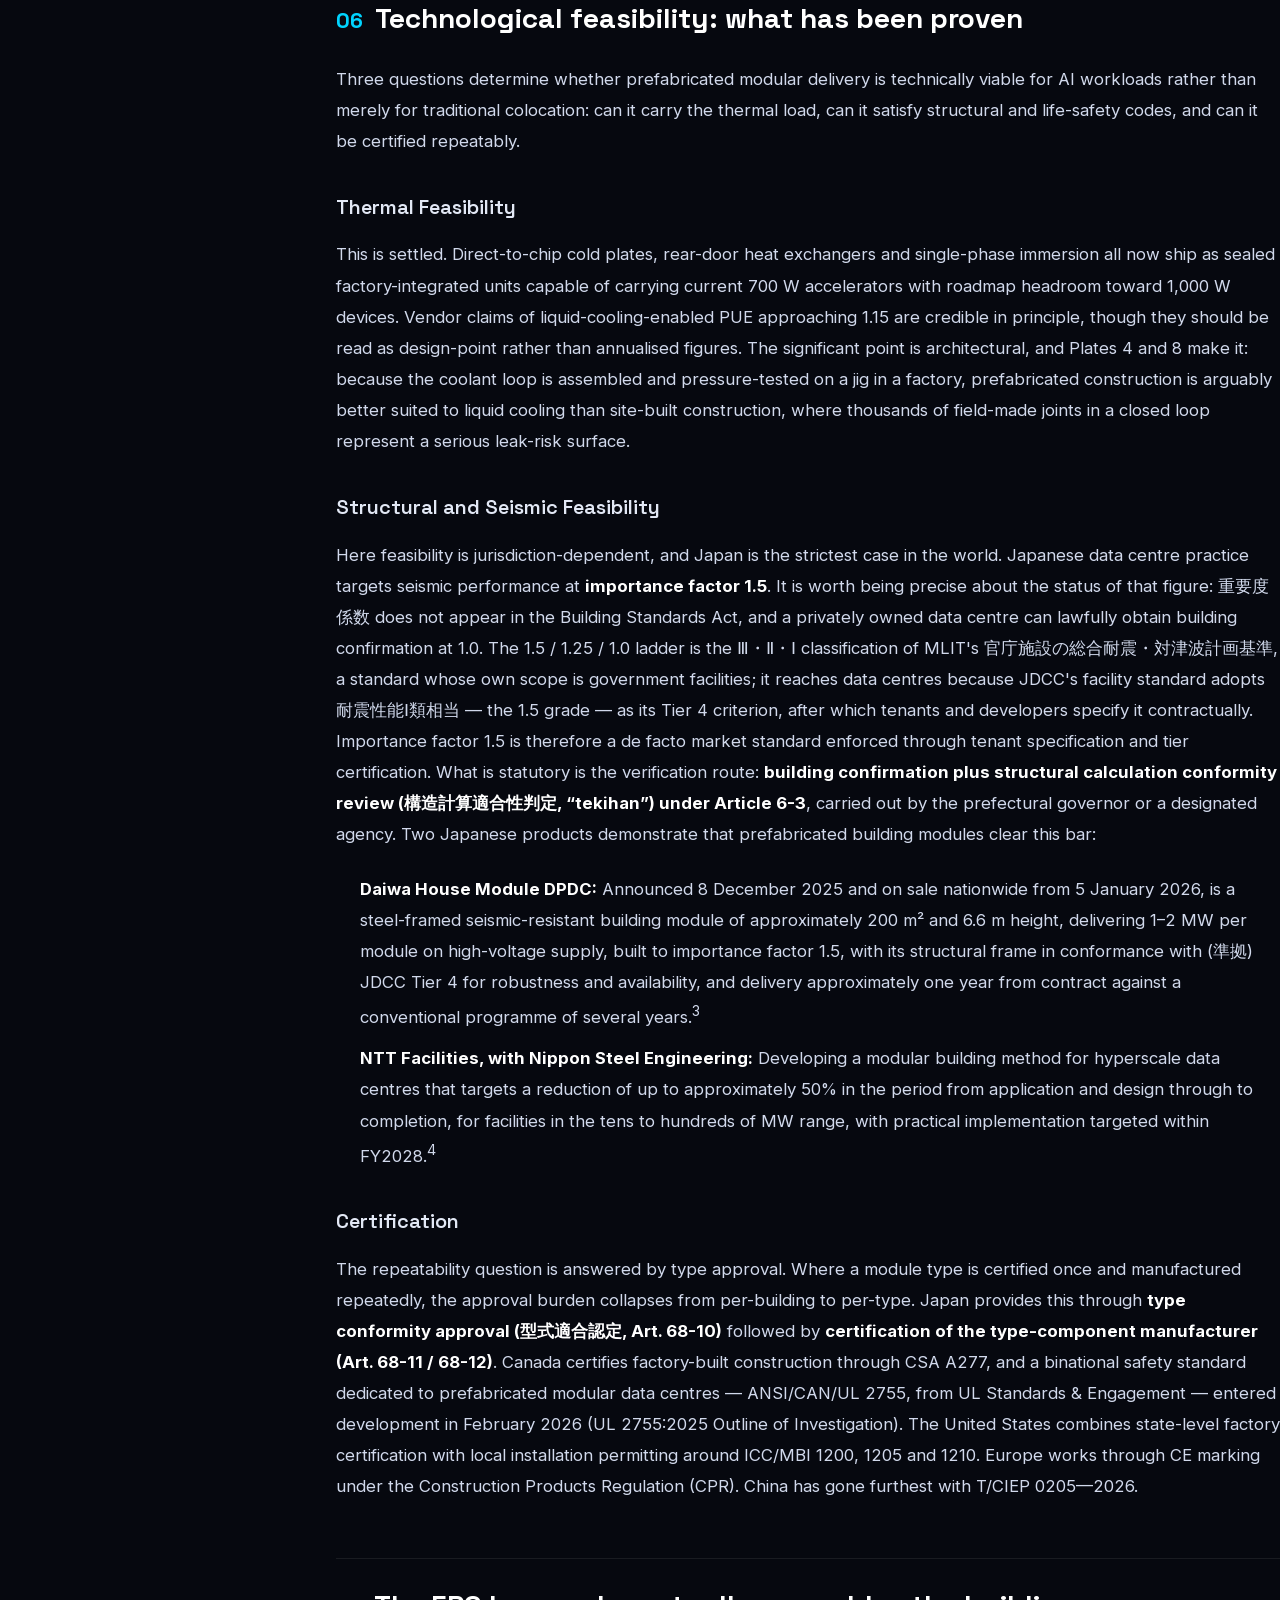
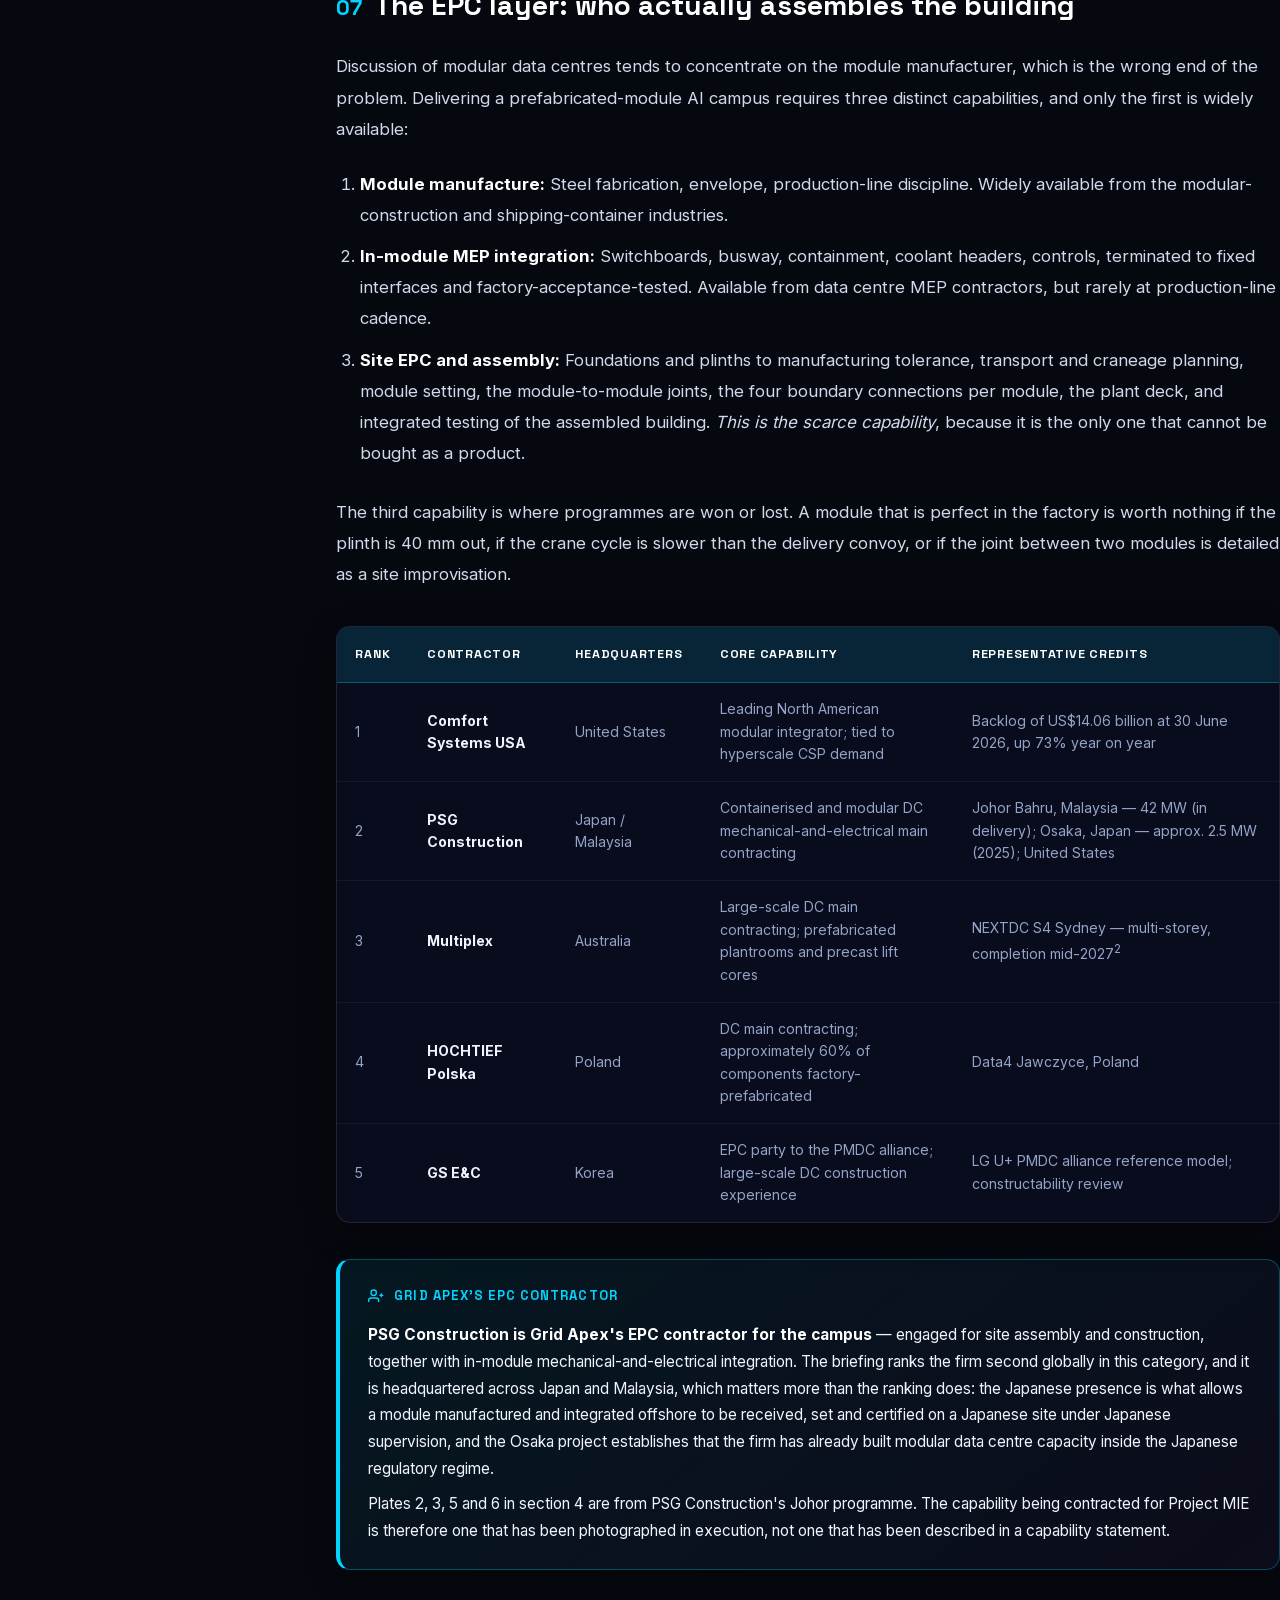
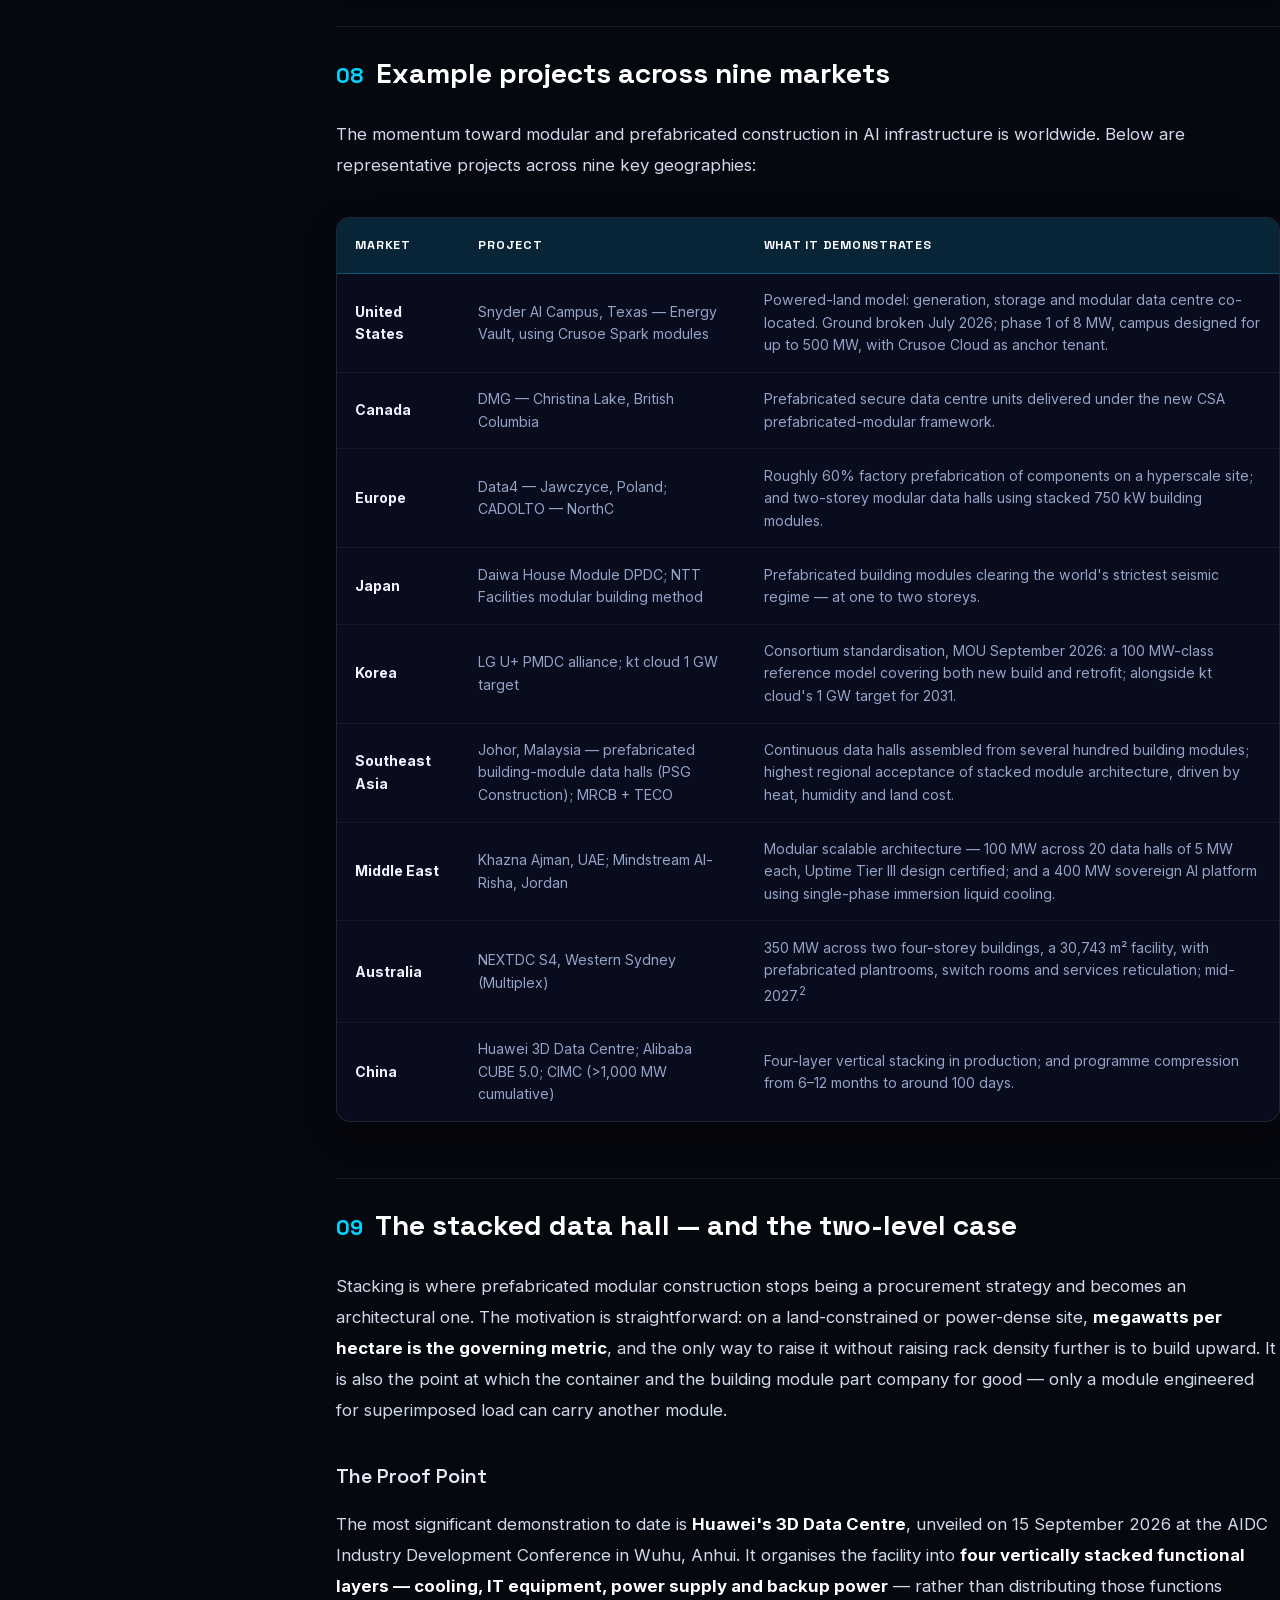
==== commit ea91feca: "Remove Leadership Team footer links from all pages Co-Authored-By: Claude Opus 5.5 <noreply@anthropi" ====
--- a/article-prefabricated-modules-ai-datacentres.html
+++ b/article-prefabricated-modules-ai-datacentres.html
@@ -998,7 +998,6 @@
         <div class="footer-col">
           <h4 data-i18n="footer.company">Company</h4>
           <a href="index.html#about" data-i18n="footer.about">About Us</a>
-          <a href="team.html">Leadership Team</a>
           <a href="https://gridapex.co.jp" target="_blank" rel="noopener noreferrer" data-i18n="footer.japansite">Grid Apex Japan (co.jp) ↗</a>
           <a href="#">Careers</a>
           <a href="#">Press</a>
